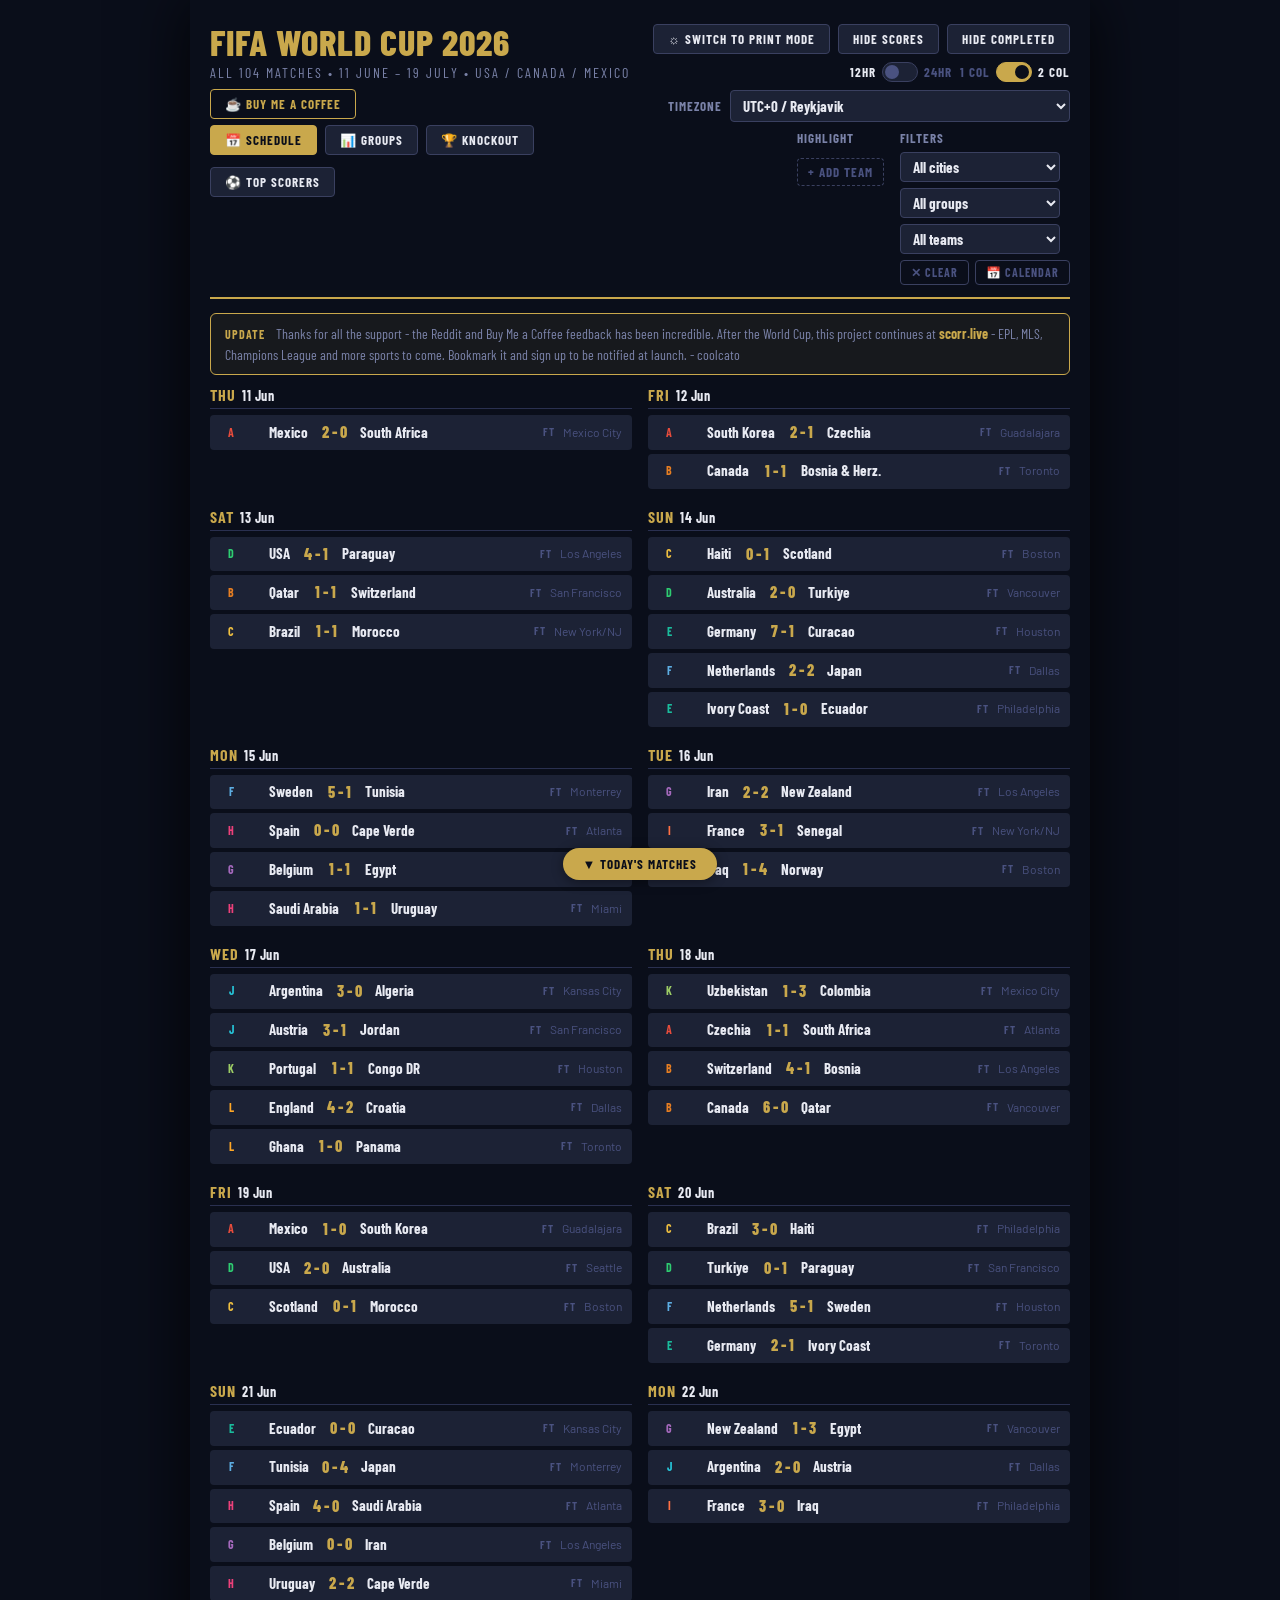
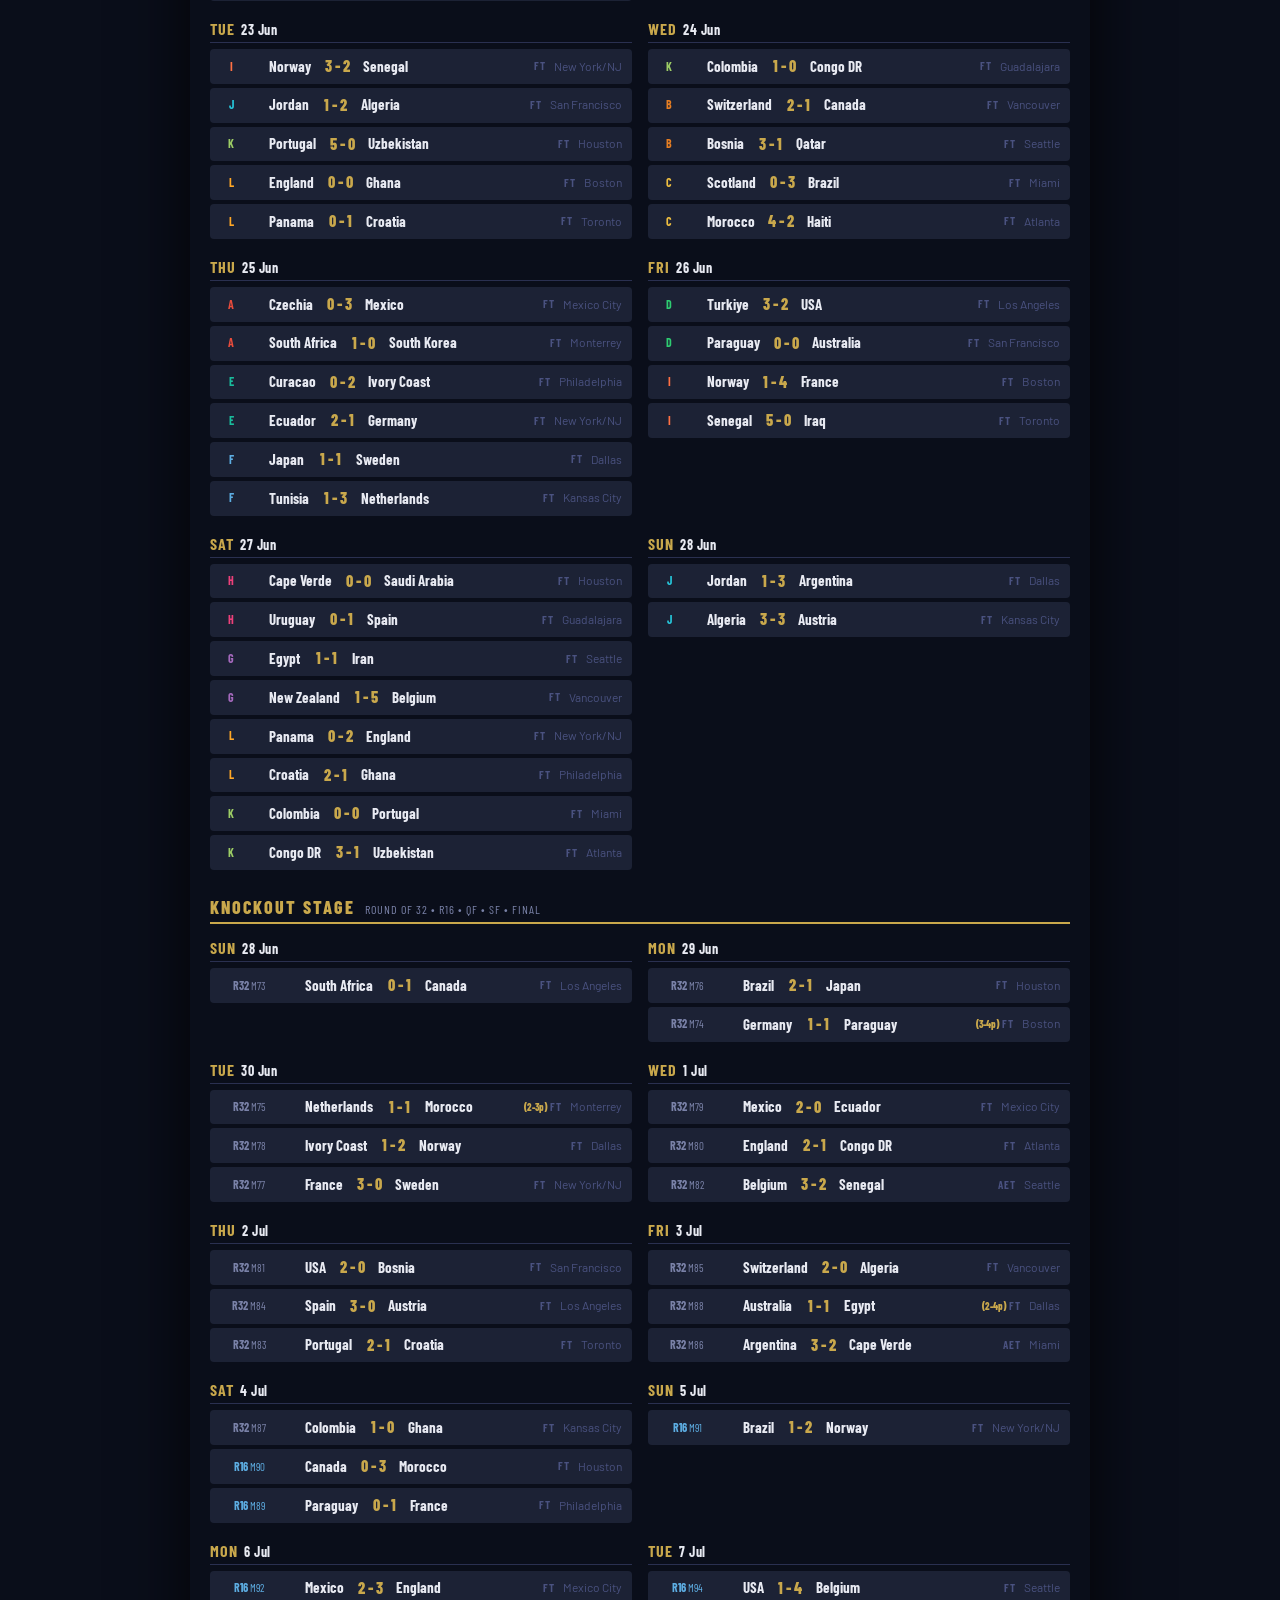
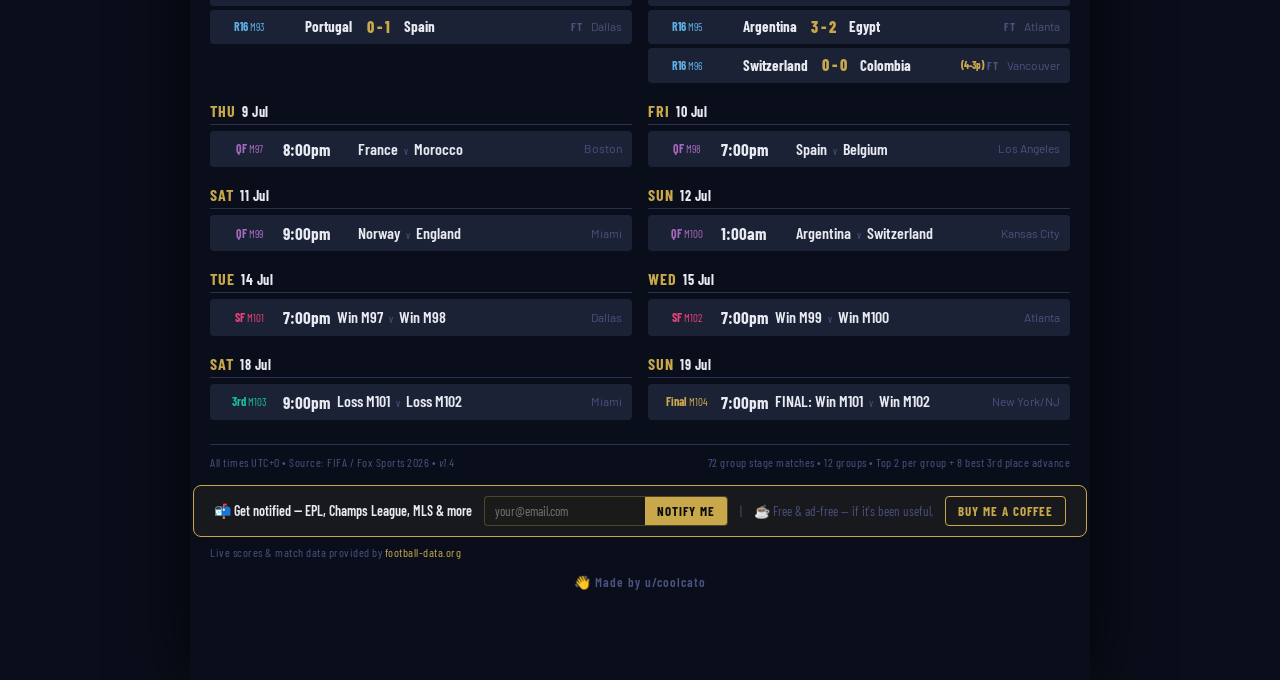
==== index.html @ 252778cb "Move site files to GitHub Pages root" ====
<!DOCTYPE html>
<html lang="en">
<head>
<meta charset="UTF-8">
<meta name="viewport" content="width=device-width, initial-scale=1.0">
<title>World Cup 2026 Schedule - Live Scores & Local Times</title>
<meta name="description" content="All 104 matches with live scores, standings and bracket. Times in your timezone. Free, no ads.">
<meta name="keywords" content="FIFA World Cup 2026 schedule, World Cup 2026 fixtures, World Cup 2026 times, World Cup 2026 AEST, World Cup 2026 Melbourne, World Cup 2026 Australia, World Cup 2026 group stage, World Cup 2026 knockout">
<meta name="author" content="kingdoggydog">
<link rel="canonical" href="https://kingdoggydog.github.io/worldcup2026/">

<!-- Open Graph (for Facebook, Reddit, LinkedIn previews) -->
<meta property="og:title" content="World Cup 2026 Schedule - Live Scores & Local Times">
<meta property="og:description" content="All 104 matches with live scores, standings and bracket. Times in your timezone. Free, no ads.">
<meta property="og:type" content="website">
<meta property="og:url" content="https://kingdoggydog.github.io/worldcup2026/">

<!-- Twitter/X card -->
<meta name="twitter:card" content="summary">
<meta name="twitter:title" content="World Cup 2026 Schedule - Live Scores & Local Times">
<meta name="twitter:description" content="All 104 matches with live scores, standings and bracket. Times in your timezone. Free, no ads.">
<style>
  @import url('https://fonts.googleapis.com/css2?family=Barlow+Condensed:wght@400;600;700;800&family=Barlow:wght@400;500&display=swap');

  * { margin: 0; padding: 0; box-sizing: border-box; }

  /* ── DARK MODE (default) ─────────────────────────────────────────────────── */
  :root {
    --bg:           #0A0E1A;
    --bg-card:      #141829;
    --bg-match:     #1C2235;
    --border:       #2A3050;
    --border-day:   #2A3050;
    --text:         #E8EAF2;
    --text-sub:     #7A82A8;
    --text-muted:   #4A5280;
    --gold:         #C9A84C;
    --highlight-bg: rgba(46,204,113,0.12);
    --highlight-bl: #2ECC71;
    --ctrl-bg:      #1C2235;
    --ctrl-border:  #3A4060;
    --ctrl-text:    #E8EAF2;
    --footer-text:  #4A5280;
    --header-border:var(--gold);
    --h1-color:     var(--gold);
    --page-shadow:  0 0 60px rgba(0,0,0,0.8);
  }

  /* group badge colours - dark mode: brighter */
  .A{color:#E74C3C}.B{color:#E67E22}.C{color:#F0C040}.D{color:#2ECC71}
  .E{color:#1ABC9C}.F{color:#5DADE2}.G{color:#A569BD}.H{color:#EC407A}
  .I{color:#FF7043}.J{color:#26C6DA}.K{color:#9CCC65}.L{color:#FFA726}

  /* ── PRINT MODE (toggled) ────────────────────────────────────────────────── */
  body.print-mode {
    --bg:           #ffffff;
    --bg-card:      #ffffff;
    --bg-match:     #ffffff;
    --border:       #cccccc;
    --border-day:   #cccccc;
    --text:         #111111;
    --text-sub:     #555555;
    --text-muted:   #888888;
    --gold:         #111111;
    --highlight-bg: #e8e8e8;
    --highlight-bl: #555555;
    --ctrl-bg:      #ffffff;
    --ctrl-border:  #111111;
    --ctrl-text:    #111111;
    --footer-text:  #999999;
    --header-border:#111111;
    --h1-color:     #111111;
    --page-shadow:  none;
  }

  body.print-mode .A{color:#c0392b} body.print-mode .B{color:#d35400}
  body.print-mode .C{color:#b7950b} body.print-mode .D{color:#1e8449}
  body.print-mode .E{color:#148f77} body.print-mode .F{color:#1a5276}
  body.print-mode .G{color:#6c3483} body.print-mode .H{color:#b03a7c}
  body.print-mode .I{color:#ba4a00} body.print-mode .J{color:#0e6655}
  body.print-mode .K{color:#1d6328} body.print-mode .L{color:#d4800a}

  /* ── BASE STYLES ─────────────────────────────────────────────────────────── */
  body {
    background: var(--bg);
    color: var(--text);
    font-family: 'Barlow', sans-serif;
    transition: background 0.3s, color 0.3s;
  }

  /* ── NIGHT MODE: free-flowing web page layout ────────────────────────────── */
  .page {
    max-width: 900px;
    width: 100%;
    margin: 0 auto;
    padding: 24px 20px 90px 20px;
    display: flex; flex-direction: column;
    background: var(--bg);
    box-shadow: var(--page-shadow);
    transition: background 0.3s, box-shadow 0.3s;
    min-height: 100vh;
  }


  /* ── MATCH EVENT CARD (hover/tap popup) ──────────────────────────────── */
  .match { position: relative; cursor: pointer; }
  .event-card {
    position: absolute;
    left: 50%; transform: translateX(-50%);
    top: calc(100% + 6px);
    width: min(420px, 92vw);
    background: var(--card-bg, #131A2E);
    border: 1px solid var(--border);
    border-radius: 10px;
    box-shadow: 0 8px 28px rgba(0,0,0,0.5);
    z-index: 50;
    font-family: 'Barlow Condensed', sans-serif;
    overflow: hidden;
  }
  .event-card-header {
    display: flex; align-items: center; gap: 6px; flex-wrap: wrap;
    justify-content: center;
    padding: 10px 12px;
    background: rgba(255,255,255,0.03);
    border-bottom: 1px solid var(--border);
    font-weight: 700; font-size: 14px;
    color: var(--text);
  }
  .event-card-header .ev-score { color: var(--gold); font-weight: 800; margin: 0 4px; }
  .event-card-header .ev-status { color: var(--text-muted); font-size: 11px; letter-spacing: 1px; margin-left: 6px; }
  .event-card-body {
    display: flex;
    gap: 0;
  }
  .ev-col {
    flex: 1; padding: 8px 10px; min-width: 0;
  }
  .ev-col:first-child { border-right: 1px solid var(--border); }
  .ev-row {
    font-size: 12.5px; color: var(--text); padding: 4px 0;
    line-height: 1.4;
    display: flex; flex-wrap: wrap; align-items: baseline; gap: 3px;
  }
  .ev-icon { font-size: 11px; }
  .ev-min { color: var(--gold); font-weight: 700; min-width: 30px; }
  .ev-player { font-weight: 600; }
  .ev-scorer { color: var(--gold); font-weight: 800; }
  .ev-assist { color: var(--text); font-size: 11px; }
  .ev-empty { font-size: 11.5px; color: var(--text-muted); font-style: italic; padding: 4px 0; }

  @media (max-width: 600px) {
    .event-card { width: 94vw; left: 50%; }
  }

  /* ── PRINT MODE: lock to A4 ──────────────────────────────────────────────── */
  body.print-mode .page {
    width: 210mm; max-width: 210mm;
    padding: 6mm 7mm 4mm 7mm;
    min-height: unset;
    box-shadow: none;
  }

  body.print-mode #next-match-card { display: none !important; }
  @media (max-width: 600px) {
    #next-match-card { flex-wrap: wrap !important; justify-content: center !important; gap: 4px !important; }
    #next-match-card > span:first-child { width: 100% !important; text-align: center !important; order: 1; }
    #next-match-card > div { order: 2; width: 100% !important; justify-content: center !important; }
    #next-match-card > span#nm-venue { order: 3; width: 100% !important; text-align: center !important; }
  }

  /* ── HEADER ──────────────────────────────────────────────────────────────── */
  .header {
    display: flex; justify-content: space-between; align-items: flex-start;
    border-bottom: 2.5px solid var(--header-border);
    padding-bottom: 12px; margin-bottom: 14px; flex-shrink: 0;
    gap: 16px; flex-wrap: nowrap;
  }
  body.print-mode .header { padding-bottom: 3px; margin-bottom: 4px; align-items: flex-end; flex-wrap: nowrap; }

  .header h1 {
    font-family: 'Barlow Condensed', sans-serif; font-weight: 800;
    font-size: clamp(22px, 5vw, 36px);
    letter-spacing: 1px; text-transform: uppercase; line-height: 1;
    color: var(--h1-color);
  }
  body.print-mode .header h1 { font-size: 18px; }

  .header .sub {
    font-family: 'Barlow Condensed', sans-serif;
    font-size: clamp(11px, 2vw, 14px);
    font-weight: 400; letter-spacing: 2px;
    text-transform: uppercase; color: var(--text-sub); margin-top: 4px;
  }
  body.print-mode .header .sub { font-size: 9px; margin-top: 2px; }

  .header-right {
    text-align: right; display: flex; flex-direction: column;
    gap: 8px; align-items: flex-end; flex-shrink: 0;
  }
  body.print-mode .header-right { gap: 4px; }

  /* ── CONTROLS ────────────────────────────────────────────────────────────── */
  .ctrl-row { display: flex; align-items: center; gap: 8px; }
  .highlight-rows { display: flex; flex-direction: column; gap: 6px; }
  .highlight-row { display: flex; align-items: center; gap: 6px; }
  .hl-dot { width: 10px; height: 10px; border-radius: 50%; flex-shrink: 0; }
  .hl-remove { background: none; border: none; color: var(--text-muted); cursor: pointer; font-size: 14px; padding: 0 2px; line-height: 1; }
  .hl-remove:hover { color: var(--text); }
  .hl-add { font-family: 'Barlow Condensed', sans-serif; font-weight: 700; font-size: clamp(11px,1.5vw,13px); letter-spacing: 1px; text-transform: uppercase; padding: 5px 10px; border-radius: 4px; cursor: pointer; border: 1.5px dashed var(--ctrl-border); background: transparent; color: var(--text-muted); transition: all 0.2s; white-space: nowrap; }
  .hl-add:hover { border-color: var(--gold); color: var(--gold); }
  /* Highlight colours - applied as border-left on match rows */
  body.print-mode .ctrl-row { gap: 6px; }
  body.print-mode #col-switch-row,
  body.print-mode .header-right .ctrl-row:not(:first-child) { display: none !important; }
  body.print-mode .highlight-rows,
  body.print-mode #hl-add-btn { display: none !important; }
  body.print-mode #filters-row,
  body.print-mode #col-switch-row,
  body.print-mode .hl-ctrl-row { display: none !important; }
  body.print-mode .ctrl-label { display: none !important; }
  @media screen and (max-width: 900px) { #feedback-nav { display: none !important; } }

  .ctrl-label {
    font-family: 'Barlow Condensed', sans-serif; font-weight: 700;
    font-size: clamp(10px, 1.5vw, 13px);
    letter-spacing: 1px; text-transform: uppercase; color: var(--text-sub); white-space: nowrap;
  }
  body.print-mode .ctrl-label { font-size: 10px; }

  select {
    font-family: 'Barlow Condensed', sans-serif; font-weight: 700;
    font-size: clamp(12px, 1.8vw, 15px);
    border: 1.5px solid var(--ctrl-border); border-radius: 4px;
    padding: 5px 8px;
    background: var(--ctrl-bg); color: var(--ctrl-text); cursor: pointer;
    transition: background 0.3s, color 0.3s, border-color 0.3s;
  }
  body.print-mode select { font-size: 12px; padding: 2px 5px; border-radius: 3px; }
  select:focus { outline: 2px solid var(--highlight-bl); }

  .nav-btn {
    font-family: 'Barlow Condensed', sans-serif; font-weight: 700;
    font-size: clamp(11px, 1.5vw, 13px);
    letter-spacing: 1px; text-transform: uppercase;
    padding: 6px 14px; border-radius: 4px; cursor: pointer;
    border: 1.5px solid var(--ctrl-border);
    background: var(--ctrl-bg); color: var(--ctrl-text);
    transition: all 0.2s; white-space: nowrap; text-decoration: none;
    display: inline-block;
  }
  .nav-btn:hover { opacity: 0.8; }
  .nav-btn.active { background: var(--gold); color: #0A0E1A; border-color: var(--gold); }
  body.print-mode .nav-btn { display: none; }

  .nav-btn {
    font-family: 'Barlow Condensed', sans-serif; font-weight: 700;
    font-size: clamp(11px, 1.5vw, 13px);
    letter-spacing: 1px; text-transform: uppercase;
    padding: 6px 14px; border-radius: 4px; cursor: pointer;
    border: 1.5px solid var(--ctrl-border);
    background: var(--ctrl-bg); color: var(--ctrl-text);
    transition: all 0.2s; white-space: nowrap; text-decoration: none;
    display: inline-block;
  }
  .nav-btn:hover { opacity: 0.8; }
  .nav-btn.active { background: var(--gold); color: #0A0E1A; border-color: var(--gold); }
  body.print-mode .nav-btn { display: none; }

  #mode-toggle {
    font-family: 'Barlow Condensed', sans-serif; font-weight: 700;
    font-size: clamp(11px, 1.5vw, 13px);
    letter-spacing: 1px; text-transform: uppercase;
    padding: 6px 14px; border-radius: 4px; cursor: pointer;
    border: 1.5px solid var(--ctrl-border);
    background: var(--ctrl-bg); color: var(--ctrl-text);
    transition: all 0.2s; white-space: nowrap;
  }
  body.print-mode #mode-toggle { font-size: 10px; padding: 3px 10px; border-radius: 3px; }
  #mode-toggle:hover { opacity: 0.8; }
  #knockout-toggle {
    font-family: 'Barlow Condensed', sans-serif; font-weight: 700;
    font-size: clamp(11px, 1.5vw, 13px);
    letter-spacing: 1px; text-transform: uppercase;
    padding: 6px 14px; border-radius: 4px; cursor: pointer;
    border: 1.5px solid var(--ctrl-border);
    background: var(--ctrl-bg); color: var(--ctrl-text);
    transition: all 0.2s; white-space: nowrap;
  }
  body.print-mode #knockout-toggle { display: none !important; }
  #knockout-toggle:hover { opacity: 0.8; }
  #scores-toggle {
    font-family: 'Barlow Condensed', sans-serif; font-weight: 700;
    font-size: clamp(11px, 1.5vw, 13px);
    letter-spacing: 1px; text-transform: uppercase;
    padding: 6px 14px; border-radius: 4px; cursor: pointer;
    border: 1.5px solid var(--ctrl-border);
    background: var(--ctrl-bg); color: var(--ctrl-text);
    transition: all 0.2s; white-space: nowrap;
  }
  body.print-mode #scores-toggle { display: none !important; }
  #scores-toggle:hover { opacity: 0.8; }
  #finished-toggle {
    font-family: 'Barlow Condensed', sans-serif; font-weight: 700;
    font-size: clamp(11px, 1.5vw, 13px);
    letter-spacing: 1px; text-transform: uppercase;
    padding: 6px 14px; border-radius: 4px; cursor: pointer;
    border: 1.5px solid var(--ctrl-border);
    background: var(--ctrl-bg); color: var(--ctrl-text);
    transition: all 0.2s; white-space: nowrap;
  }
  body.print-mode #finished-toggle { display: none !important; }
  #finished-toggle:hover { opacity: 0.8; }
  .time-switch {
    display: flex; align-items: center; gap: 6px; cursor: pointer;
    user-select: none;
  }
  body.print-mode .time-switch { display: none; }
  .time-switch-label {
    font-family: 'Barlow Condensed', sans-serif; font-weight: 700;
    font-size: clamp(11px, 1.5vw, 13px); letter-spacing: 1px;
    text-transform: uppercase; color: var(--text-muted);
    transition: color 0.2s;
  }
  .time-switch-label.active { color: var(--text); }
  .time-switch-track {
    width: 36px; height: 20px; border-radius: 10px;
    background: var(--ctrl-bg); border: 1.5px solid var(--ctrl-border);
    position: relative; transition: background 0.2s, border-color 0.2s;
    flex-shrink: 0;
  }
  .time-switch-track.on { background: var(--gold); border-color: var(--gold); }
  .time-switch-thumb {
    width: 14px; height: 14px; border-radius: 50%;
    background: var(--text-muted); position: absolute;
    top: 2px; left: 2px;
    transition: transform 0.2s, background 0.2s;
  }
  .time-switch-track.on .time-switch-thumb {
    transform: translateX(16px); background: #0A0E1A;
  }

  /* knockout section heading */
  .knockout-heading {
    grid-column: 1 / -1;
    border-bottom: 2px solid var(--gold);
    padding-bottom: 4px;
    margin-top: 8px;
    display: flex; align-items: baseline; gap: 10px;
  }
  .knockout-heading h2 {
    font-family: 'Barlow Condensed', sans-serif; font-weight: 800;
    font-size: clamp(14px, 2.5vw, 18px);
    text-transform: uppercase; letter-spacing: 2px; color: var(--gold);
  }
  body.print-mode .knockout-heading { margin-top: 4px; border-bottom-width: 1.5px; break-before: page; padding-top: 8mm; }
  body.print-mode .knockout-heading h2 { font-size: 12px; }
  .knockout-heading .ko-sub {
    font-family: 'Barlow Condensed', sans-serif; font-size: clamp(10px, 1.5vw, 12px);
    color: var(--text-sub); letter-spacing: 1px; text-transform: uppercase;
  }

  .ko-match .grp { color: var(--text-muted); font-style: italic; width: auto; font-size: 8px; }


  .highlight-note {
    font-size: clamp(10px, 1.5vw, 12px);
    color: var(--text-muted);
    font-family: 'Barlow Condensed', sans-serif; font-style: italic;
  }
  body.print-mode .highlight-note { font-size: 8px; }

  /* ── LEGEND ──────────────────────────────────────────────────────────────── */
  .legend {
    display: flex; flex-wrap: wrap; gap: 5px 12px;
    margin-bottom: 16px; flex-shrink: 0;
  }
  body.print-mode .legend { gap: 2px 6px; margin-bottom: 3px; }

  .legend-item {
    display: flex; align-items: center; gap: 5px;
    font-family: 'Barlow Condensed', sans-serif;
    font-size: clamp(11px, 1.6vw, 13px);
    color: var(--text-sub); letter-spacing: 0.3px;
  }
  body.print-mode .legend-item { font-size: 9px; gap: 4px; }

  .legend-dot { width: 10px; height: 10px; border-radius: 2px; flex-shrink: 0; }
  body.print-mode .legend-dot { width: 8px; height: 8px; border-radius: 1px; }

  /* ── SCHEDULE GRID ───────────────────────────────────────────────────────── */
  .schedule {
    display: grid; grid-template-columns: 1fr 1fr;
    gap: 14px 16px; flex: 1; align-content: start;
  }
  body.print-mode .schedule { gap: 4px 6px; }
  body.single-col:not(.print-mode) .schedule { grid-template-columns: 1fr !important; }
  @media screen and (max-width: 900px) { #col-switch { display: none !important; } #col-switch-row { display: none !important; } }
  @media screen and (max-width: 900px) { #col-switch { display: none !important; } #col-switch-row { display: none !important; } }

  /* coffee buttons + version (defined once, cleanly) */
  #bmc-header {
    font-family: 'Barlow Condensed', sans-serif;
    font-weight: 700; font-size: clamp(11px, 1.5vw, 13px);
    letter-spacing: 1px; text-transform: uppercase;
    color: var(--gold); text-decoration: none;
    border: 1.5px solid var(--gold);
    padding: 6px 14px; border-radius: 4px;
    display: inline-block; white-space: nowrap;
    transition: opacity 0.2s;
  }
  #bmc-header:hover { opacity: 0.8; }
  body.print-mode #bmc-header { display: none !important; }

  #version { color: var(--text-muted); font-style: italic; }
  body.print-mode #version { color: #888; }

  #bmc-mobile {
    display: none; text-align: center;
    margin-top: 16px; padding-top: 12px;
    border-top: 1px solid var(--border);
    padding-bottom: 60px;
  }
  #support-banner-mobile { display: none; }
  @media(max-width:900px) {
    #support-banner-desktop { display: none !important; }
    #support-banner-mobile { display: block !important; }
  }
  #bmc-mobile a {
    font-family: 'Barlow Condensed', sans-serif;
    font-weight: 700; font-size: 14px;
    letter-spacing: 1px; text-transform: uppercase;
    color: var(--gold); text-decoration: none;
    border: 1.5px solid var(--gold);
    padding: 8px 20px; border-radius: 4px;
    display: inline-block;
  }
  #bmc-mobile a:hover { opacity: 0.8; }
  body.print-mode #bmc-mobile { display: none !important; }

  /* single column + larger text on mobile - night mode only */
  @media screen and (max-width: 900px) {
    #bmc-header { display: inline-block; }
    #bmc-mobile { display: block; }
    /* hide BMC floating widget on mobile */
    #bmc-wbtn, #bmc-iframe-wrapper, .bmc-btn-container { display: none !important; }
    body:not(.print-mode) .schedule { grid-template-columns: 1fr !important; }
    body:not(.print-mode) .header { flex-direction: column; align-items: flex-start; gap: 10px; }
    body:not(.print-mode) .header-right { align-items: flex-start; text-align: left; width: 100%; }
    body:not(.print-mode) .ctrl-row { flex-wrap: wrap; gap: 6px; }
    body:not(.print-mode) select { font-size: 14px; padding: 6px 8px; width: 100%; }
    body:not(.print-mode) #mode-toggle,
    body:not(.print-mode) #knockout-toggle,
    body:not(.print-mode) #scores-toggle,
    body:not(.print-mode) #finished-toggle { font-size: 12px; padding: 6px 12px; }
    body:not(.print-mode) .match { padding: 8px 10px; margin-bottom: 3px; }
    body:not(.print-mode) .time { font-size: 16px; width: 44px; }
    body:not(.print-mode) .teams { font-size: 14px; }
    body:not(.print-mode) .venue { font-size: 11px; }
    body:not(.print-mode) .day-name { font-size: 15px; }
    body:not(.print-mode) .day-date { font-size: 13px; }
    body:not(.print-mode) .legend { gap: 4px 8px; }
    body:not(.print-mode) .legend-item { font-size: 11px; }
    body:not(.print-mode) .page { padding: 16px 14px 24px 14px; }
  }

  /* ── DAY BLOCK ───────────────────────────────────────────────────────────── */
  .day { break-inside: avoid; }
  .day-header {
    display: flex; align-items: baseline; gap: 6px;
    border-bottom: 1px solid var(--border-day);
    padding-bottom: 4px; margin-bottom: 6px;
  }
  body.print-mode .day-header { padding-bottom: 1px; margin-bottom: 1px; gap: 4px; }

  .day-name {
    font-family: 'Barlow Condensed', sans-serif; font-weight: 700;
    font-size: clamp(13px, 2vw, 16px);
    text-transform: uppercase; letter-spacing: 1px; color: var(--gold);
  }
  body.print-mode .day-name { font-size: 11px; }

  .day-date {
    font-family: 'Barlow Condensed', sans-serif; font-weight: 700;
    font-size: clamp(12px, 1.8vw, 14px);
    color: var(--text); letter-spacing: 0.5px;
  }
  body.print-mode .day-date { font-size: 10px; color: #111; font-weight: 700; }

  /* ── MATCH ROW ───────────────────────────────────────────────────────────── */
  .match {
    display: flex; align-items: center; gap: 8px;
    padding: 7px 10px; margin-bottom: 4px;
    border-left: 3px solid transparent;
    background: var(--bg-match);
    border-radius: 4px;
    line-height: 1.3;
    transition: background 0.3s, box-shadow 0.2s;
  }
  body:not(.hide-scores) .match.has-events:hover {
    box-shadow: 0 0 0 1.5px rgba(255,255,255,0.55), 0 0 12px rgba(255,255,255,0.15);
  }
  body.print-mode .match {
    background: transparent; padding: 1.5px 2px;
    margin-bottom: 1.5px; border-radius: 1px;
    border-left-width: 2.5px; gap: 4px;
    page-break-inside: avoid;
  }
  body.print-mode .match.highlighted {
    background: #e0e0e0;
    border-left-color: #555555;
  }

  .match.highlighted {
    /* colour applied by hi-1, hi-2, hi-3, hi-4 classes */
  }
  .match.hi-1 { background: var(--highlight-bg);   border-left-color: var(--highlight-bl); }
  .match.hi-2 { background: rgba(41,182,246,0.18); border-left-color: #29B6F6; }
  .match.hi-3 { background: rgba(155,89,182,0.12);  border-left-color: #9B59B6; }
  .match.hi-4 { background: rgba(255,159,64,0.12);  border-left-color: #FF9F40; }

  .grp {
    font-family: 'Barlow Condensed', sans-serif; font-weight: 700;
    font-size: clamp(10px, 1.5vw, 12px);
    width: 16px; flex-shrink: 0; text-align: center;
  }
  body.print-mode .grp { font-size: 9px; width: 13px; }

  .time {
    font-family: 'Barlow Condensed', sans-serif; font-weight: 700;
    font-size: clamp(14px, 2vw, 17px);
    width: 46px; flex-shrink: 0; color: var(--text);
  }
  body.print-mode .time { font-size: 11px; width: 38px; }

  .teams {
    flex: 1; font-family: 'Barlow Condensed', sans-serif; font-weight: 600;
    font-size: clamp(13px, 2vw, 16px);
    white-space: nowrap; overflow: hidden; text-overflow: ellipsis; color: var(--text);
    position: relative;
  }
  body.print-mode .teams { font-size: 11px; }

  .venue {
    font-size: clamp(10px, 1.4vw, 12px);
    color: var(--text-muted); flex-shrink: 1;
    text-align: right; font-family: 'Barlow', sans-serif;
    overflow: hidden; text-overflow: ellipsis; white-space: nowrap; min-width: 0;
  }
  @media(max-width:900px) { .pen-score { display: inline; } }
  body.print-mode .venue { font-size: 8.5px; color: #111 !important; }

  .vs { color: var(--text-muted); font-size: clamp(9px, 1.3vw, 11px); margin: 0 3px; font-weight: 400; }
  body.print-mode .vs { font-size: 8px; margin: 0 2px; }

  .flag { width: 18px; height: 13px; object-fit: cover; border-radius: 2px; vertical-align: middle; flex-shrink: 0; }
  body.print-mode .flag { width: 15px; height: 11px; border-radius: 1px; }

  /* ── FOOTER ──────────────────────────────────────────────────────────────── */
  .footer {
    margin-top: 20px; padding-top: 10px;
    border-top: 1px solid var(--border);
    display: flex; justify-content: space-between; flex-shrink: 0;
    flex-wrap: wrap; gap: 4px;
  }
  body.print-mode .footer { display: none; }
  body.print-mode #support-banner-desktop, body.print-mode #support-banner-mobile { display: none !important; }

  .footer p {
    font-size: clamp(10px, 1.4vw, 12px);
    color: var(--footer-text);
    font-family: 'Barlow Condensed', sans-serif; letter-spacing: 0.5px;
  }


  /* ── PRINT MEDIA ─────────────────────────────────────────────────────────── */
  .schedule-note {
    background: var(--bg-match); border: 1px solid var(--border);
    border-left: 3px solid var(--gold);
    padding: 10px 14px; margin-bottom: 16px;
    font-family: 'Barlow Condensed', sans-serif;
    font-size: clamp(11px, 1.8vw, 13px);
    color: var(--text-sub); letter-spacing: 0.5px;
    border-radius: 3px; flex-shrink: 0;
  }
  .schedule-note strong { color: var(--gold); }
  body.print-mode .schedule-note { display: none !important; }

  /* scores */
  body.hide-scores .score-ft .score-right,
  body.hide-scores .score-live .score-right { visibility: hidden; }
  body.hide-scores .score-nums { min-width: 0; }
  .score-vs-hidden { display: none; }
  .score-number { display: inline; }
  body.hide-scores .score-number { display: none; }
  body.hide-scores .score-vs-hidden { display: inline; color: var(--text-muted); font-size: clamp(12px,1.8vw,15px); font-weight: 700; }

  .score-inline {
    display: flex; align-items: center; gap: 6px; flex: 1;
    font-family: 'Barlow Condensed', sans-serif; justify-content: flex-start;
    position: relative;
  }
  .score-home {
    display: flex; align-items: center; gap: 4px;
    font-weight: 700; font-size: clamp(12px,1.8vw,15px);
    color: var(--text); justify-content: flex-start; white-space: nowrap;
  }
  .score-away {
    display: flex; align-items: center; gap: 4px;
    font-weight: 700; font-size: clamp(12px,1.8vw,15px);
    color: var(--text); justify-content: flex-start; flex: 1;
    overflow: hidden; min-width: 0;
  }
  .score-nums {
    font-weight: 800; font-size: clamp(13px,2vw,16px);
    white-space: nowrap; min-width: 40px; text-align: center;
    color: var(--gold);
    position: relative;
  }
  .score-right {
    display: flex; align-items: center; gap: 3px;
    font-size: 11px; white-space: nowrap; flex-shrink: 0;
  }
  .score-status { color: var(--text-muted); font-weight: 700; letter-spacing: 1px; text-transform: uppercase; }
  .score-status.live { color: #2ECC71; }
  .score-ft .score-nums { color: var(--gold); }
  .score-live .score-nums { color: #2ECC71; animation: pulse-score 1.5s ease-in-out infinite; }

  .score-ft {
    font-family: 'Barlow Condensed', sans-serif; font-weight: 800;
    font-size: clamp(12px, 1.8vw, 15px);
    color: var(--text); white-space: nowrap; flex-shrink: 0;
  }
  .score-live {
    font-family: 'Barlow Condensed', sans-serif; font-weight: 800;
    font-size: clamp(12px, 1.8vw, 15px);
    color: #2ECC71; white-space: nowrap; flex-shrink: 0;
    animation: pulse-score 1.5s ease-in-out infinite;
  }
  .score-label {
    font-family: 'Barlow Condensed', sans-serif; font-weight: 400;
    font-size: 10px; letter-spacing: 1px; text-transform: uppercase;
    margin-left: 3px;
  }
  .score-label.live { color: #2ECC71; }
  @keyframes pulse-score { 0%,100%{opacity:1} 50%{opacity:0.6} }
  body.print-mode .score-live, body.print-mode .score-ft { font-size: 10px; }

  #jump-btn {
    display: none;
    position: fixed;
    bottom: 20px;
    left: 0;
    right: 0;
    margin: 0 auto;
    width: fit-content;
    font-family: 'Barlow Condensed', sans-serif;
    font-weight: 700; font-size: 13px;
    letter-spacing: 1px; text-transform: uppercase;
    background: var(--gold); color: #0A0E1A;
    border: none; border-radius: 20px;
    padding: 8px 20px; cursor: pointer;
    box-shadow: 0 2px 12px rgba(0,0,0,0.4);
    z-index: 1000;
    transition: opacity 0.3s;
  }
  #jump-btn:hover { opacity: 0.85; }
  #jump-btn { display: block; }
  body.print-mode #jump-btn { display: none !important; }
  @media print { #jump-btn { display: none !important; } }

  @page {
    size: letter;
    margin: 0.5in;
  }
  @media print {
    body { background: #fff !important; }
    html { font-size: 90%; }
    .page { margin: 0; padding: 6mm 7mm 4mm 7mm; box-shadow: none; width: 210mm; max-width: 210mm; height: auto; overflow: visible }
    * { -webkit-print-color-adjust: exact; print-color-adjust: exact; }
    .match { page-break-inside: avoid; }
    .day-header { page-break-after: avoid; }
    .nav-btn {
    font-family: 'Barlow Condensed', sans-serif; font-weight: 700;
    font-size: clamp(11px, 1.5vw, 13px);
    letter-spacing: 1px; text-transform: uppercase;
    padding: 6px 14px; border-radius: 4px; cursor: pointer;
    border: 1.5px solid var(--ctrl-border);
    background: var(--ctrl-bg); color: var(--ctrl-text);
    transition: all 0.2s; white-space: nowrap; text-decoration: none;
    display: inline-block;
  }
  .nav-btn:hover { opacity: 0.8; }
  .nav-btn.active { background: var(--gold); color: #0A0E1A; border-color: var(--gold); }
  body.print-mode .nav-btn { display: none; }

  #mode-toggle { display: none; }
  }
</style>
<!-- Google tag (gtag.js) -->
<script async src="https://www.googletagmanager.com/gtag/js?id=G-N0ENDBHCS4"></script>
<script>
  window.dataLayer = window.dataLayer || [];
  function gtag(){dataLayer.push(arguments);}
  gtag('js', new Date());
  gtag('config', 'G-N0ENDBHCS4');
</script>
<script type="application/ld+json">
{
  "@context": "https://schema.org",
  "@graph": [
    {
      "@type": "SportsEvent",
      "name": "Mexico v South Africa - FIFA World Cup 2026",
      "description": "FIFA World Cup 2026 Group A match: Mexico v South Africa at Mexico City.",
      "startDate": "2026-06-11T19:00:00Z",
      "endDate": "2026-06-11T21:00:00Z",
      "eventStatus": "https://schema.org/EventScheduled",
      "eventAttendanceMode": "https://schema.org/OfflineEventAttendanceMode",
      "sport": "Association Football",
      "url": "https://kingdoggydog.github.io/worldcup2026/",
      "location": {
        "@type": "Place",
        "name": "Mexico City",
        "address": {
          "@type": "PostalAddress",
          "addressCountry": "US"
        }
      },
      "organizer": {
        "@type": "Organization",
        "name": "FIFA",
        "url": "https://www.fifa.com"
      },
      "competitor": [
        {
          "@type": "SportsTeam",
          "name": "Mexico"
        },
        {
          "@type": "SportsTeam",
          "name": "South Africa"
        }
      ]
    },
    {
      "@type": "SportsEvent",
      "name": "South Korea v Czechia - FIFA World Cup 2026",
      "description": "FIFA World Cup 2026 Group A match: South Korea v Czechia at Guadalajara.",
      "startDate": "2026-06-12T02:00:00Z",
      "endDate": "2026-06-12T04:00:00Z",
      "eventStatus": "https://schema.org/EventScheduled",
      "eventAttendanceMode": "https://schema.org/OfflineEventAttendanceMode",
      "sport": "Association Football",
      "url": "https://kingdoggydog.github.io/worldcup2026/",
      "location": {
        "@type": "Place",
        "name": "Guadalajara",
        "address": {
          "@type": "PostalAddress",
          "addressCountry": "US"
        }
      },
      "organizer": {
        "@type": "Organization",
        "name": "FIFA",
        "url": "https://www.fifa.com"
      },
      "competitor": [
        {
          "@type": "SportsTeam",
          "name": "South Korea"
        },
        {
          "@type": "SportsTeam",
          "name": "Czechia"
        }
      ]
    },
    {
      "@type": "SportsEvent",
      "name": "Czechia v South Africa - FIFA World Cup 2026",
      "description": "FIFA World Cup 2026 Group A match: Czechia v South Africa at Atlanta.",
      "startDate": "2026-06-18T16:00:00Z",
      "endDate": "2026-06-18T18:00:00Z",
      "eventStatus": "https://schema.org/EventScheduled",
      "eventAttendanceMode": "https://schema.org/OfflineEventAttendanceMode",
      "sport": "Association Football",
      "url": "https://kingdoggydog.github.io/worldcup2026/",
      "location": {
        "@type": "Place",
        "name": "Atlanta",
        "address": {
          "@type": "PostalAddress",
          "addressCountry": "US"
        }
      },
      "organizer": {
        "@type": "Organization",
        "name": "FIFA",
        "url": "https://www.fifa.com"
      },
      "competitor": [
        {
          "@type": "SportsTeam",
          "name": "Czechia"
        },
        {
          "@type": "SportsTeam",
          "name": "South Africa"
        }
      ]
    },
    {
      "@type": "SportsEvent",
      "name": "Mexico v South Korea - FIFA World Cup 2026",
      "description": "FIFA World Cup 2026 Group A match: Mexico v South Korea at Guadalajara.",
      "startDate": "2026-06-19T01:00:00Z",
      "endDate": "2026-06-19T03:00:00Z",
      "eventStatus": "https://schema.org/EventScheduled",
      "eventAttendanceMode": "https://schema.org/OfflineEventAttendanceMode",
      "sport": "Association Football",
      "url": "https://kingdoggydog.github.io/worldcup2026/",
      "location": {
        "@type": "Place",
        "name": "Guadalajara",
        "address": {
          "@type": "PostalAddress",
          "addressCountry": "US"
        }
      },
      "organizer": {
        "@type": "Organization",
        "name": "FIFA",
        "url": "https://www.fifa.com"
      },
      "competitor": [
        {
          "@type": "SportsTeam",
          "name": "Mexico"
        },
        {
          "@type": "SportsTeam",
          "name": "South Korea"
        }
      ]
    },
    {
      "@type": "SportsEvent",
      "name": "Czechia v Mexico - FIFA World Cup 2026",
      "description": "FIFA World Cup 2026 Group A match: Czechia v Mexico at Mexico City.",
      "startDate": "2026-06-25T01:00:00Z",
      "endDate": "2026-06-25T03:00:00Z",
      "eventStatus": "https://schema.org/EventScheduled",
      "eventAttendanceMode": "https://schema.org/OfflineEventAttendanceMode",
      "sport": "Association Football",
      "url": "https://kingdoggydog.github.io/worldcup2026/",
      "location": {
        "@type": "Place",
        "name": "Mexico City",
        "address": {
          "@type": "PostalAddress",
          "addressCountry": "US"
        }
      },
      "organizer": {
        "@type": "Organization",
        "name": "FIFA",
        "url": "https://www.fifa.com"
      },
      "competitor": [
        {
          "@type": "SportsTeam",
          "name": "Czechia"
        },
        {
          "@type": "SportsTeam",
          "name": "Mexico"
        }
      ]
    },
    {
      "@type": "SportsEvent",
      "name": "South Africa v South Korea - FIFA World Cup 2026",
      "description": "FIFA World Cup 2026 Group A match: South Africa v South Korea at Monterrey.",
      "startDate": "2026-06-25T01:00:00Z",
      "endDate": "2026-06-25T03:00:00Z",
      "eventStatus": "https://schema.org/EventScheduled",
      "eventAttendanceMode": "https://schema.org/OfflineEventAttendanceMode",
      "sport": "Association Football",
      "url": "https://kingdoggydog.github.io/worldcup2026/",
      "location": {
        "@type": "Place",
        "name": "Monterrey",
        "address": {
          "@type": "PostalAddress",
          "addressCountry": "US"
        }
      },
      "organizer": {
        "@type": "Organization",
        "name": "FIFA",
        "url": "https://www.fifa.com"
      },
      "competitor": [
        {
          "@type": "SportsTeam",
          "name": "South Africa"
        },
        {
          "@type": "SportsTeam",
          "name": "South Korea"
        }
      ]
    },
    {
      "@type": "SportsEvent",
      "name": "Canada v Bosnia & Herz. - FIFA World Cup 2026",
      "description": "FIFA World Cup 2026 Group B match: Canada v Bosnia & Herz. at Toronto.",
      "startDate": "2026-06-12T19:00:00Z",
      "endDate": "2026-06-12T21:00:00Z",
      "eventStatus": "https://schema.org/EventScheduled",
      "eventAttendanceMode": "https://schema.org/OfflineEventAttendanceMode",
      "sport": "Association Football",
      "url": "https://kingdoggydog.github.io/worldcup2026/",
      "location": {
        "@type": "Place",
        "name": "Toronto",
        "address": {
          "@type": "PostalAddress",
          "addressCountry": "US"
        }
      },
      "organizer": {
        "@type": "Organization",
        "name": "FIFA",
        "url": "https://www.fifa.com"
      },
      "competitor": [
        {
          "@type": "SportsTeam",
          "name": "Canada"
        },
        {
          "@type": "SportsTeam",
          "name": "Bosnia & Herz."
        }
      ]
    },
    {
      "@type": "SportsEvent",
      "name": "Qatar v Switzerland - FIFA World Cup 2026",
      "description": "FIFA World Cup 2026 Group B match: Qatar v Switzerland at San Francisco.",
      "startDate": "2026-06-13T19:00:00Z",
      "endDate": "2026-06-13T21:00:00Z",
      "eventStatus": "https://schema.org/EventScheduled",
      "eventAttendanceMode": "https://schema.org/OfflineEventAttendanceMode",
      "sport": "Association Football",
      "url": "https://kingdoggydog.github.io/worldcup2026/",
      "location": {
        "@type": "Place",
        "name": "San Francisco",
        "address": {
          "@type": "PostalAddress",
          "addressCountry": "US"
        }
      },
      "organizer": {
        "@type": "Organization",
        "name": "FIFA",
        "url": "https://www.fifa.com"
      },
      "competitor": [
        {
          "@type": "SportsTeam",
          "name": "Qatar"
        },
        {
          "@type": "SportsTeam",
          "name": "Switzerland"
        }
      ]
    },
    {
      "@type": "SportsEvent",
      "name": "Switzerland v Bosnia - FIFA World Cup 2026",
      "description": "FIFA World Cup 2026 Group B match: Switzerland v Bosnia at Los Angeles.",
      "startDate": "2026-06-18T19:00:00Z",
      "endDate": "2026-06-18T21:00:00Z",
      "eventStatus": "https://schema.org/EventScheduled",
      "eventAttendanceMode": "https://schema.org/OfflineEventAttendanceMode",
      "sport": "Association Football",
      "url": "https://kingdoggydog.github.io/worldcup2026/",
      "location": {
        "@type": "Place",
        "name": "Los Angeles",
        "address": {
          "@type": "PostalAddress",
          "addressCountry": "US"
        }
      },
      "organizer": {
        "@type": "Organization",
        "name": "FIFA",
        "url": "https://www.fifa.com"
      },
      "competitor": [
        {
          "@type": "SportsTeam",
          "name": "Switzerland"
        },
        {
          "@type": "SportsTeam",
          "name": "Bosnia"
        }
      ]
    },
    {
      "@type": "SportsEvent",
      "name": "Canada v Qatar - FIFA World Cup 2026",
      "description": "FIFA World Cup 2026 Group B match: Canada v Qatar at Vancouver.",
      "startDate": "2026-06-18T22:00:00Z",
      "endDate": "2026-06-19T00:00:00Z",
      "eventStatus": "https://schema.org/EventScheduled",
      "eventAttendanceMode": "https://schema.org/OfflineEventAttendanceMode",
      "sport": "Association Football",
      "url": "https://kingdoggydog.github.io/worldcup2026/",
      "location": {
        "@type": "Place",
        "name": "Vancouver",
        "address": {
          "@type": "PostalAddress",
          "addressCountry": "US"
        }
      },
      "organizer": {
        "@type": "Organization",
        "name": "FIFA",
        "url": "https://www.fifa.com"
      },
      "competitor": [
        {
          "@type": "SportsTeam",
          "name": "Canada"
        },
        {
          "@type": "SportsTeam",
          "name": "Qatar"
        }
      ]
    },
    {
      "@type": "SportsEvent",
      "name": "Switzerland v Canada - FIFA World Cup 2026",
      "description": "FIFA World Cup 2026 Group B match: Switzerland v Canada at Vancouver.",
      "startDate": "2026-06-24T19:00:00Z",
      "endDate": "2026-06-24T21:00:00Z",
      "eventStatus": "https://schema.org/EventScheduled",
      "eventAttendanceMode": "https://schema.org/OfflineEventAttendanceMode",
      "sport": "Association Football",
      "url": "https://kingdoggydog.github.io/worldcup2026/",
      "location": {
        "@type": "Place",
        "name": "Vancouver",
        "address": {
          "@type": "PostalAddress",
          "addressCountry": "US"
        }
      },
      "organizer": {
        "@type": "Organization",
        "name": "FIFA",
        "url": "https://www.fifa.com"
      },
      "competitor": [
        {
          "@type": "SportsTeam",
          "name": "Switzerland"
        },
        {
          "@type": "SportsTeam",
          "name": "Canada"
        }
      ]
    },
    {
      "@type": "SportsEvent",
      "name": "Bosnia v Qatar - FIFA World Cup 2026",
      "description": "FIFA World Cup 2026 Group B match: Bosnia v Qatar at Seattle.",
      "startDate": "2026-06-24T19:00:00Z",
      "endDate": "2026-06-24T21:00:00Z",
      "eventStatus": "https://schema.org/EventScheduled",
      "eventAttendanceMode": "https://schema.org/OfflineEventAttendanceMode",
      "sport": "Association Football",
      "url": "https://kingdoggydog.github.io/worldcup2026/",
      "location": {
        "@type": "Place",
        "name": "Seattle",
        "address": {
          "@type": "PostalAddress",
          "addressCountry": "US"
        }
      },
      "organizer": {
        "@type": "Organization",
        "name": "FIFA",
        "url": "https://www.fifa.com"
      },
      "competitor": [
        {
          "@type": "SportsTeam",
          "name": "Bosnia"
        },
        {
          "@type": "SportsTeam",
          "name": "Qatar"
        }
      ]
    },
    {
      "@type": "SportsEvent",
      "name": "Brazil v Morocco - FIFA World Cup 2026",
      "description": "FIFA World Cup 2026 Group C match: Brazil v Morocco at New York/NJ.",
      "startDate": "2026-06-13T22:00:00Z",
      "endDate": "2026-06-14T00:00:00Z",
      "eventStatus": "https://schema.org/EventScheduled",
      "eventAttendanceMode": "https://schema.org/OfflineEventAttendanceMode",
      "sport": "Association Football",
      "url": "https://kingdoggydog.github.io/worldcup2026/",
      "location": {
        "@type": "Place",
        "name": "New York/NJ",
        "address": {
          "@type": "PostalAddress",
          "addressCountry": "US"
        }
      },
      "organizer": {
        "@type": "Organization",
        "name": "FIFA",
        "url": "https://www.fifa.com"
      },
      "competitor": [
        {
          "@type": "SportsTeam",
          "name": "Brazil"
        },
        {
          "@type": "SportsTeam",
          "name": "Morocco"
        }
      ]
    },
    {
      "@type": "SportsEvent",
      "name": "Haiti v Scotland - FIFA World Cup 2026",
      "description": "FIFA World Cup 2026 Group C match: Haiti v Scotland at Boston.",
      "startDate": "2026-06-14T01:00:00Z",
      "endDate": "2026-06-14T03:00:00Z",
      "eventStatus": "https://schema.org/EventScheduled",
      "eventAttendanceMode": "https://schema.org/OfflineEventAttendanceMode",
      "sport": "Association Football",
      "url": "https://kingdoggydog.github.io/worldcup2026/",
      "location": {
        "@type": "Place",
        "name": "Boston",
        "address": {
          "@type": "PostalAddress",
          "addressCountry": "US"
        }
      },
      "organizer": {
        "@type": "Organization",
        "name": "FIFA",
        "url": "https://www.fifa.com"
      },
      "competitor": [
        {
          "@type": "SportsTeam",
          "name": "Haiti"
        },
        {
          "@type": "SportsTeam",
          "name": "Scotland"
        }
      ]
    },
    {
      "@type": "SportsEvent",
      "name": "Scotland v Morocco - FIFA World Cup 2026",
      "description": "FIFA World Cup 2026 Group C match: Scotland v Morocco at Boston.",
      "startDate": "2026-06-19T22:00:00Z",
      "endDate": "2026-06-20T00:00:00Z",
      "eventStatus": "https://schema.org/EventScheduled",
      "eventAttendanceMode": "https://schema.org/OfflineEventAttendanceMode",
      "sport": "Association Football",
      "url": "https://kingdoggydog.github.io/worldcup2026/",
      "location": {
        "@type": "Place",
        "name": "Boston",
        "address": {
          "@type": "PostalAddress",
          "addressCountry": "US"
        }
      },
      "organizer": {
        "@type": "Organization",
        "name": "FIFA",
        "url": "https://www.fifa.com"
      },
      "competitor": [
        {
          "@type": "SportsTeam",
          "name": "Scotland"
        },
        {
          "@type": "SportsTeam",
          "name": "Morocco"
        }
      ]
    },
    {
      "@type": "SportsEvent",
      "name": "Brazil v Haiti - FIFA World Cup 2026",
      "description": "FIFA World Cup 2026 Group C match: Brazil v Haiti at Philadelphia.",
      "startDate": "2026-06-20T00:30:00Z",
      "endDate": "2026-06-20T02:30:00Z",
      "eventStatus": "https://schema.org/EventScheduled",
      "eventAttendanceMode": "https://schema.org/OfflineEventAttendanceMode",
      "sport": "Association Football",
      "url": "https://kingdoggydog.github.io/worldcup2026/",
      "location": {
        "@type": "Place",
        "name": "Philadelphia",
        "address": {
          "@type": "PostalAddress",
          "addressCountry": "US"
        }
      },
      "organizer": {
        "@type": "Organization",
        "name": "FIFA",
        "url": "https://www.fifa.com"
      },
      "competitor": [
        {
          "@type": "SportsTeam",
          "name": "Brazil"
        },
        {
          "@type": "SportsTeam",
          "name": "Haiti"
        }
      ]
    },
    {
      "@type": "SportsEvent",
      "name": "Scotland v Brazil - FIFA World Cup 2026",
      "description": "FIFA World Cup 2026 Group C match: Scotland v Brazil at Miami.",
      "startDate": "2026-06-24T22:00:00Z",
      "endDate": "2026-06-25T00:00:00Z",
      "eventStatus": "https://schema.org/EventScheduled",
      "eventAttendanceMode": "https://schema.org/OfflineEventAttendanceMode",
      "sport": "Association Football",
      "url": "https://kingdoggydog.github.io/worldcup2026/",
      "location": {
        "@type": "Place",
        "name": "Miami",
        "address": {
          "@type": "PostalAddress",
          "addressCountry": "US"
        }
      },
      "organizer": {
        "@type": "Organization",
        "name": "FIFA",
        "url": "https://www.fifa.com"
      },
      "competitor": [
        {
          "@type": "SportsTeam",
          "name": "Scotland"
        },
        {
          "@type": "SportsTeam",
          "name": "Brazil"
        }
      ]
    },
    {
      "@type": "SportsEvent",
      "name": "Morocco v Haiti - FIFA World Cup 2026",
      "description": "FIFA World Cup 2026 Group C match: Morocco v Haiti at Atlanta.",
      "startDate": "2026-06-24T22:00:00Z",
      "endDate": "2026-06-25T00:00:00Z",
      "eventStatus": "https://schema.org/EventScheduled",
      "eventAttendanceMode": "https://schema.org/OfflineEventAttendanceMode",
      "sport": "Association Football",
      "url": "https://kingdoggydog.github.io/worldcup2026/",
      "location": {
        "@type": "Place",
        "name": "Atlanta",
        "address": {
          "@type": "PostalAddress",
          "addressCountry": "US"
        }
      },
      "organizer": {
        "@type": "Organization",
        "name": "FIFA",
        "url": "https://www.fifa.com"
      },
      "competitor": [
        {
          "@type": "SportsTeam",
          "name": "Morocco"
        },
        {
          "@type": "SportsTeam",
          "name": "Haiti"
        }
      ]
    },
    {
      "@type": "SportsEvent",
      "name": "USA v Paraguay - FIFA World Cup 2026",
      "description": "FIFA World Cup 2026 Group D match: USA v Paraguay at Los Angeles.",
      "startDate": "2026-06-13T01:00:00Z",
      "endDate": "2026-06-13T03:00:00Z",
      "eventStatus": "https://schema.org/EventScheduled",
      "eventAttendanceMode": "https://schema.org/OfflineEventAttendanceMode",
      "sport": "Association Football",
      "url": "https://kingdoggydog.github.io/worldcup2026/",
      "location": {
        "@type": "Place",
        "name": "Los Angeles",
        "address": {
          "@type": "PostalAddress",
          "addressCountry": "US"
        }
      },
      "organizer": {
        "@type": "Organization",
        "name": "FIFA",
        "url": "https://www.fifa.com"
      },
      "competitor": [
        {
          "@type": "SportsTeam",
          "name": "USA"
        },
        {
          "@type": "SportsTeam",
          "name": "Paraguay"
        }
      ]
    },
    {
      "@type": "SportsEvent",
      "name": "Australia v Turkiye - FIFA World Cup 2026",
      "description": "FIFA World Cup 2026 Group D match: Australia v Turkiye at Vancouver.",
      "startDate": "2026-06-14T04:00:00Z",
      "endDate": "2026-06-14T06:00:00Z",
      "eventStatus": "https://schema.org/EventScheduled",
      "eventAttendanceMode": "https://schema.org/OfflineEventAttendanceMode",
      "sport": "Association Football",
      "url": "https://kingdoggydog.github.io/worldcup2026/",
      "location": {
        "@type": "Place",
        "name": "Vancouver",
        "address": {
          "@type": "PostalAddress",
          "addressCountry": "US"
        }
      },
      "organizer": {
        "@type": "Organization",
        "name": "FIFA",
        "url": "https://www.fifa.com"
      },
      "competitor": [
        {
          "@type": "SportsTeam",
          "name": "Australia"
        },
        {
          "@type": "SportsTeam",
          "name": "Turkiye"
        }
      ]
    },
    {
      "@type": "SportsEvent",
      "name": "USA v Australia - FIFA World Cup 2026",
      "description": "FIFA World Cup 2026 Group D match: USA v Australia at Seattle.",
      "startDate": "2026-06-19T19:00:00Z",
      "endDate": "2026-06-19T21:00:00Z",
      "eventStatus": "https://schema.org/EventScheduled",
      "eventAttendanceMode": "https://schema.org/OfflineEventAttendanceMode",
      "sport": "Association Football",
      "url": "https://kingdoggydog.github.io/worldcup2026/",
      "location": {
        "@type": "Place",
        "name": "Seattle",
        "address": {
          "@type": "PostalAddress",
          "addressCountry": "US"
        }
      },
      "organizer": {
        "@type": "Organization",
        "name": "FIFA",
        "url": "https://www.fifa.com"
      },
      "competitor": [
        {
          "@type": "SportsTeam",
          "name": "USA"
        },
        {
          "@type": "SportsTeam",
          "name": "Australia"
        }
      ]
    },
    {
      "@type": "SportsEvent",
      "name": "Turkiye v Paraguay - FIFA World Cup 2026",
      "description": "FIFA World Cup 2026 Group D match: Turkiye v Paraguay at San Francisco.",
      "startDate": "2026-06-20T03:00:00Z",
      "endDate": "2026-06-20T05:00:00Z",
      "eventStatus": "https://schema.org/EventScheduled",
      "eventAttendanceMode": "https://schema.org/OfflineEventAttendanceMode",
      "sport": "Association Football",
      "url": "https://kingdoggydog.github.io/worldcup2026/",
      "location": {
        "@type": "Place",
        "name": "San Francisco",
        "address": {
          "@type": "PostalAddress",
          "addressCountry": "US"
        }
      },
      "organizer": {
        "@type": "Organization",
        "name": "FIFA",
        "url": "https://www.fifa.com"
      },
      "competitor": [
        {
          "@type": "SportsTeam",
          "name": "Turkiye"
        },
        {
          "@type": "SportsTeam",
          "name": "Paraguay"
        }
      ]
    },
    {
      "@type": "SportsEvent",
      "name": "Turkiye v USA - FIFA World Cup 2026",
      "description": "FIFA World Cup 2026 Group D match: Turkiye v USA at Los Angeles.",
      "startDate": "2026-06-26T02:00:00Z",
      "endDate": "2026-06-26T04:00:00Z",
      "eventStatus": "https://schema.org/EventScheduled",
      "eventAttendanceMode": "https://schema.org/OfflineEventAttendanceMode",
      "sport": "Association Football",
      "url": "https://kingdoggydog.github.io/worldcup2026/",
      "location": {
        "@type": "Place",
        "name": "Los Angeles",
        "address": {
          "@type": "PostalAddress",
          "addressCountry": "US"
        }
      },
      "organizer": {
        "@type": "Organization",
        "name": "FIFA",
        "url": "https://www.fifa.com"
      },
      "competitor": [
        {
          "@type": "SportsTeam",
          "name": "Turkiye"
        },
        {
          "@type": "SportsTeam",
          "name": "USA"
        }
      ]
    },
    {
      "@type": "SportsEvent",
      "name": "Paraguay v Australia - FIFA World Cup 2026",
      "description": "FIFA World Cup 2026 Group D match: Paraguay v Australia at San Francisco.",
      "startDate": "2026-06-26T02:00:00Z",
      "endDate": "2026-06-26T04:00:00Z",
      "eventStatus": "https://schema.org/EventScheduled",
      "eventAttendanceMode": "https://schema.org/OfflineEventAttendanceMode",
      "sport": "Association Football",
      "url": "https://kingdoggydog.github.io/worldcup2026/",
      "location": {
        "@type": "Place",
        "name": "San Francisco",
        "address": {
          "@type": "PostalAddress",
          "addressCountry": "US"
        }
      },
      "organizer": {
        "@type": "Organization",
        "name": "FIFA",
        "url": "https://www.fifa.com"
      },
      "competitor": [
        {
          "@type": "SportsTeam",
          "name": "Paraguay"
        },
        {
          "@type": "SportsTeam",
          "name": "Australia"
        }
      ]
    },
    {
      "@type": "SportsEvent",
      "name": "Germany v Curacao - FIFA World Cup 2026",
      "description": "FIFA World Cup 2026 Group E match: Germany v Curacao at Houston.",
      "startDate": "2026-06-14T17:00:00Z",
      "endDate": "2026-06-14T19:00:00Z",
      "eventStatus": "https://schema.org/EventScheduled",
      "eventAttendanceMode": "https://schema.org/OfflineEventAttendanceMode",
      "sport": "Association Football",
      "url": "https://kingdoggydog.github.io/worldcup2026/",
      "location": {
        "@type": "Place",
        "name": "Houston",
        "address": {
          "@type": "PostalAddress",
          "addressCountry": "US"
        }
      },
      "organizer": {
        "@type": "Organization",
        "name": "FIFA",
        "url": "https://www.fifa.com"
      },
      "competitor": [
        {
          "@type": "SportsTeam",
          "name": "Germany"
        },
        {
          "@type": "SportsTeam",
          "name": "Curacao"
        }
      ]
    },
    {
      "@type": "SportsEvent",
      "name": "Ivory Coast v Ecuador - FIFA World Cup 2026",
      "description": "FIFA World Cup 2026 Group E match: Ivory Coast v Ecuador at Philadelphia.",
      "startDate": "2026-06-14T23:00:00Z",
      "endDate": "2026-06-15T01:00:00Z",
      "eventStatus": "https://schema.org/EventScheduled",
      "eventAttendanceMode": "https://schema.org/OfflineEventAttendanceMode",
      "sport": "Association Football",
      "url": "https://kingdoggydog.github.io/worldcup2026/",
      "location": {
        "@type": "Place",
        "name": "Philadelphia",
        "address": {
          "@type": "PostalAddress",
          "addressCountry": "US"
        }
      },
      "organizer": {
        "@type": "Organization",
        "name": "FIFA",
        "url": "https://www.fifa.com"
      },
      "competitor": [
        {
          "@type": "SportsTeam",
          "name": "Ivory Coast"
        },
        {
          "@type": "SportsTeam",
          "name": "Ecuador"
        }
      ]
    },
    {
      "@type": "SportsEvent",
      "name": "Germany v Ivory Coast - FIFA World Cup 2026",
      "description": "FIFA World Cup 2026 Group E match: Germany v Ivory Coast at Toronto.",
      "startDate": "2026-06-20T20:00:00Z",
      "endDate": "2026-06-20T22:00:00Z",
      "eventStatus": "https://schema.org/EventScheduled",
      "eventAttendanceMode": "https://schema.org/OfflineEventAttendanceMode",
      "sport": "Association Football",
      "url": "https://kingdoggydog.github.io/worldcup2026/",
      "location": {
        "@type": "Place",
        "name": "Toronto",
        "address": {
          "@type": "PostalAddress",
          "addressCountry": "US"
        }
      },
      "organizer": {
        "@type": "Organization",
        "name": "FIFA",
        "url": "https://www.fifa.com"
      },
      "competitor": [
        {
          "@type": "SportsTeam",
          "name": "Germany"
        },
        {
          "@type": "SportsTeam",
          "name": "Ivory Coast"
        }
      ]
    },
    {
      "@type": "SportsEvent",
      "name": "Ecuador v Curacao - FIFA World Cup 2026",
      "description": "FIFA World Cup 2026 Group E match: Ecuador v Curacao at Kansas City.",
      "startDate": "2026-06-21T00:00:00Z",
      "endDate": "2026-06-21T02:00:00Z",
      "eventStatus": "https://schema.org/EventScheduled",
      "eventAttendanceMode": "https://schema.org/OfflineEventAttendanceMode",
      "sport": "Association Football",
      "url": "https://kingdoggydog.github.io/worldcup2026/",
      "location": {
        "@type": "Place",
        "name": "Kansas City",
        "address": {
          "@type": "PostalAddress",
          "addressCountry": "US"
        }
      },
      "organizer": {
        "@type": "Organization",
        "name": "FIFA",
        "url": "https://www.fifa.com"
      },
      "competitor": [
        {
          "@type": "SportsTeam",
          "name": "Ecuador"
        },
        {
          "@type": "SportsTeam",
          "name": "Curacao"
        }
      ]
    },
    {
      "@type": "SportsEvent",
      "name": "Curacao v Ivory Coast - FIFA World Cup 2026",
      "description": "FIFA World Cup 2026 Group E match: Curacao v Ivory Coast at Philadelphia.",
      "startDate": "2026-06-25T20:00:00Z",
      "endDate": "2026-06-25T22:00:00Z",
      "eventStatus": "https://schema.org/EventScheduled",
      "eventAttendanceMode": "https://schema.org/OfflineEventAttendanceMode",
      "sport": "Association Football",
      "url": "https://kingdoggydog.github.io/worldcup2026/",
      "location": {
        "@type": "Place",
        "name": "Philadelphia",
        "address": {
          "@type": "PostalAddress",
          "addressCountry": "US"
        }
      },
      "organizer": {
        "@type": "Organization",
        "name": "FIFA",
        "url": "https://www.fifa.com"
      },
      "competitor": [
        {
          "@type": "SportsTeam",
          "name": "Curacao"
        },
        {
          "@type": "SportsTeam",
          "name": "Ivory Coast"
        }
      ]
    },
    {
      "@type": "SportsEvent",
      "name": "Ecuador v Germany - FIFA World Cup 2026",
      "description": "FIFA World Cup 2026 Group E match: Ecuador v Germany at New York/NJ.",
      "startDate": "2026-06-25T20:00:00Z",
      "endDate": "2026-06-25T22:00:00Z",
      "eventStatus": "https://schema.org/EventScheduled",
      "eventAttendanceMode": "https://schema.org/OfflineEventAttendanceMode",
      "sport": "Association Football",
      "url": "https://kingdoggydog.github.io/worldcup2026/",
      "location": {
        "@type": "Place",
        "name": "New York/NJ",
        "address": {
          "@type": "PostalAddress",
          "addressCountry": "US"
        }
      },
      "organizer": {
        "@type": "Organization",
        "name": "FIFA",
        "url": "https://www.fifa.com"
      },
      "competitor": [
        {
          "@type": "SportsTeam",
          "name": "Ecuador"
        },
        {
          "@type": "SportsTeam",
          "name": "Germany"
        }
      ]
    },
    {
      "@type": "SportsEvent",
      "name": "Netherlands v Japan - FIFA World Cup 2026",
      "description": "FIFA World Cup 2026 Group F match: Netherlands v Japan at Dallas.",
      "startDate": "2026-06-14T20:00:00Z",
      "endDate": "2026-06-14T22:00:00Z",
      "eventStatus": "https://schema.org/EventScheduled",
      "eventAttendanceMode": "https://schema.org/OfflineEventAttendanceMode",
      "sport": "Association Football",
      "url": "https://kingdoggydog.github.io/worldcup2026/",
      "location": {
        "@type": "Place",
        "name": "Dallas",
        "address": {
          "@type": "PostalAddress",
          "addressCountry": "US"
        }
      },
      "organizer": {
        "@type": "Organization",
        "name": "FIFA",
        "url": "https://www.fifa.com"
      },
      "competitor": [
        {
          "@type": "SportsTeam",
          "name": "Netherlands"
        },
        {
          "@type": "SportsTeam",
          "name": "Japan"
        }
      ]
    },
    {
      "@type": "SportsEvent",
      "name": "Sweden v Tunisia - FIFA World Cup 2026",
      "description": "FIFA World Cup 2026 Group F match: Sweden v Tunisia at Monterrey.",
      "startDate": "2026-06-15T02:00:00Z",
      "endDate": "2026-06-15T04:00:00Z",
      "eventStatus": "https://schema.org/EventScheduled",
      "eventAttendanceMode": "https://schema.org/OfflineEventAttendanceMode",
      "sport": "Association Football",
      "url": "https://kingdoggydog.github.io/worldcup2026/",
      "location": {
        "@type": "Place",
        "name": "Monterrey",
        "address": {
          "@type": "PostalAddress",
          "addressCountry": "US"
        }
      },
      "organizer": {
        "@type": "Organization",
        "name": "FIFA",
        "url": "https://www.fifa.com"
      },
      "competitor": [
        {
          "@type": "SportsTeam",
          "name": "Sweden"
        },
        {
          "@type": "SportsTeam",
          "name": "Tunisia"
        }
      ]
    },
    {
      "@type": "SportsEvent",
      "name": "Netherlands v Sweden - FIFA World Cup 2026",
      "description": "FIFA World Cup 2026 Group F match: Netherlands v Sweden at Houston.",
      "startDate": "2026-06-20T17:00:00Z",
      "endDate": "2026-06-20T19:00:00Z",
      "eventStatus": "https://schema.org/EventScheduled",
      "eventAttendanceMode": "https://schema.org/OfflineEventAttendanceMode",
      "sport": "Association Football",
      "url": "https://kingdoggydog.github.io/worldcup2026/",
      "location": {
        "@type": "Place",
        "name": "Houston",
        "address": {
          "@type": "PostalAddress",
          "addressCountry": "US"
        }
      },
      "organizer": {
        "@type": "Organization",
        "name": "FIFA",
        "url": "https://www.fifa.com"
      },
      "competitor": [
        {
          "@type": "SportsTeam",
          "name": "Netherlands"
        },
        {
          "@type": "SportsTeam",
          "name": "Sweden"
        }
      ]
    },
    {
      "@type": "SportsEvent",
      "name": "Tunisia v Japan - FIFA World Cup 2026",
      "description": "FIFA World Cup 2026 Group F match: Tunisia v Japan at Monterrey.",
      "startDate": "2026-06-21T04:00:00Z",
      "endDate": "2026-06-21T06:00:00Z",
      "eventStatus": "https://schema.org/EventScheduled",
      "eventAttendanceMode": "https://schema.org/OfflineEventAttendanceMode",
      "sport": "Association Football",
      "url": "https://kingdoggydog.github.io/worldcup2026/",
      "location": {
        "@type": "Place",
        "name": "Monterrey",
        "address": {
          "@type": "PostalAddress",
          "addressCountry": "US"
        }
      },
      "organizer": {
        "@type": "Organization",
        "name": "FIFA",
        "url": "https://www.fifa.com"
      },
      "competitor": [
        {
          "@type": "SportsTeam",
          "name": "Tunisia"
        },
        {
          "@type": "SportsTeam",
          "name": "Japan"
        }
      ]
    },
    {
      "@type": "SportsEvent",
      "name": "Japan v Sweden - FIFA World Cup 2026",
      "description": "FIFA World Cup 2026 Group F match: Japan v Sweden at Dallas.",
      "startDate": "2026-06-25T23:00:00Z",
      "endDate": "2026-06-26T01:00:00Z",
      "eventStatus": "https://schema.org/EventScheduled",
      "eventAttendanceMode": "https://schema.org/OfflineEventAttendanceMode",
      "sport": "Association Football",
      "url": "https://kingdoggydog.github.io/worldcup2026/",
      "location": {
        "@type": "Place",
        "name": "Dallas",
        "address": {
          "@type": "PostalAddress",
          "addressCountry": "US"
        }
      },
      "organizer": {
        "@type": "Organization",
        "name": "FIFA",
        "url": "https://www.fifa.com"
      },
      "competitor": [
        {
          "@type": "SportsTeam",
          "name": "Japan"
        },
        {
          "@type": "SportsTeam",
          "name": "Sweden"
        }
      ]
    },
    {
      "@type": "SportsEvent",
      "name": "Tunisia v Netherlands - FIFA World Cup 2026",
      "description": "FIFA World Cup 2026 Group F match: Tunisia v Netherlands at Kansas City.",
      "startDate": "2026-06-25T23:00:00Z",
      "endDate": "2026-06-26T01:00:00Z",
      "eventStatus": "https://schema.org/EventScheduled",
      "eventAttendanceMode": "https://schema.org/OfflineEventAttendanceMode",
      "sport": "Association Football",
      "url": "https://kingdoggydog.github.io/worldcup2026/",
      "location": {
        "@type": "Place",
        "name": "Kansas City",
        "address": {
          "@type": "PostalAddress",
          "addressCountry": "US"
        }
      },
      "organizer": {
        "@type": "Organization",
        "name": "FIFA",
        "url": "https://www.fifa.com"
      },
      "competitor": [
        {
          "@type": "SportsTeam",
          "name": "Tunisia"
        },
        {
          "@type": "SportsTeam",
          "name": "Netherlands"
        }
      ]
    },
    {
      "@type": "SportsEvent",
      "name": "Belgium v Egypt - FIFA World Cup 2026",
      "description": "FIFA World Cup 2026 Group G match: Belgium v Egypt at Seattle.",
      "startDate": "2026-06-15T19:00:00Z",
      "endDate": "2026-06-15T21:00:00Z",
      "eventStatus": "https://schema.org/EventScheduled",
      "eventAttendanceMode": "https://schema.org/OfflineEventAttendanceMode",
      "sport": "Association Football",
      "url": "https://kingdoggydog.github.io/worldcup2026/",
      "location": {
        "@type": "Place",
        "name": "Seattle",
        "address": {
          "@type": "PostalAddress",
          "addressCountry": "US"
        }
      },
      "organizer": {
        "@type": "Organization",
        "name": "FIFA",
        "url": "https://www.fifa.com"
      },
      "competitor": [
        {
          "@type": "SportsTeam",
          "name": "Belgium"
        },
        {
          "@type": "SportsTeam",
          "name": "Egypt"
        }
      ]
    },
    {
      "@type": "SportsEvent",
      "name": "Iran v New Zealand - FIFA World Cup 2026",
      "description": "FIFA World Cup 2026 Group G match: Iran v New Zealand at Los Angeles.",
      "startDate": "2026-06-16T01:00:00Z",
      "endDate": "2026-06-16T03:00:00Z",
      "eventStatus": "https://schema.org/EventScheduled",
      "eventAttendanceMode": "https://schema.org/OfflineEventAttendanceMode",
      "sport": "Association Football",
      "url": "https://kingdoggydog.github.io/worldcup2026/",
      "location": {
        "@type": "Place",
        "name": "Los Angeles",
        "address": {
          "@type": "PostalAddress",
          "addressCountry": "US"
        }
      },
      "organizer": {
        "@type": "Organization",
        "name": "FIFA",
        "url": "https://www.fifa.com"
      },
      "competitor": [
        {
          "@type": "SportsTeam",
          "name": "Iran"
        },
        {
          "@type": "SportsTeam",
          "name": "New Zealand"
        }
      ]
    },
    {
      "@type": "SportsEvent",
      "name": "Belgium v Iran - FIFA World Cup 2026",
      "description": "FIFA World Cup 2026 Group G match: Belgium v Iran at Los Angeles.",
      "startDate": "2026-06-21T19:00:00Z",
      "endDate": "2026-06-21T21:00:00Z",
      "eventStatus": "https://schema.org/EventScheduled",
      "eventAttendanceMode": "https://schema.org/OfflineEventAttendanceMode",
      "sport": "Association Football",
      "url": "https://kingdoggydog.github.io/worldcup2026/",
      "location": {
        "@type": "Place",
        "name": "Los Angeles",
        "address": {
          "@type": "PostalAddress",
          "addressCountry": "US"
        }
      },
      "organizer": {
        "@type": "Organization",
        "name": "FIFA",
        "url": "https://www.fifa.com"
      },
      "competitor": [
        {
          "@type": "SportsTeam",
          "name": "Belgium"
        },
        {
          "@type": "SportsTeam",
          "name": "Iran"
        }
      ]
    },
    {
      "@type": "SportsEvent",
      "name": "New Zealand v Egypt - FIFA World Cup 2026",
      "description": "FIFA World Cup 2026 Group G match: New Zealand v Egypt at Vancouver.",
      "startDate": "2026-06-22T01:00:00Z",
      "endDate": "2026-06-22T03:00:00Z",
      "eventStatus": "https://schema.org/EventScheduled",
      "eventAttendanceMode": "https://schema.org/OfflineEventAttendanceMode",
      "sport": "Association Football",
      "url": "https://kingdoggydog.github.io/worldcup2026/",
      "location": {
        "@type": "Place",
        "name": "Vancouver",
        "address": {
          "@type": "PostalAddress",
          "addressCountry": "US"
        }
      },
      "organizer": {
        "@type": "Organization",
        "name": "FIFA",
        "url": "https://www.fifa.com"
      },
      "competitor": [
        {
          "@type": "SportsTeam",
          "name": "New Zealand"
        },
        {
          "@type": "SportsTeam",
          "name": "Egypt"
        }
      ]
    },
    {
      "@type": "SportsEvent",
      "name": "Egypt v Iran - FIFA World Cup 2026",
      "description": "FIFA World Cup 2026 Group G match: Egypt v Iran at Seattle.",
      "startDate": "2026-06-27T03:00:00Z",
      "endDate": "2026-06-27T05:00:00Z",
      "eventStatus": "https://schema.org/EventScheduled",
      "eventAttendanceMode": "https://schema.org/OfflineEventAttendanceMode",
      "sport": "Association Football",
      "url": "https://kingdoggydog.github.io/worldcup2026/",
      "location": {
        "@type": "Place",
        "name": "Seattle",
        "address": {
          "@type": "PostalAddress",
          "addressCountry": "US"
        }
      },
      "organizer": {
        "@type": "Organization",
        "name": "FIFA",
        "url": "https://www.fifa.com"
      },
      "competitor": [
        {
          "@type": "SportsTeam",
          "name": "Egypt"
        },
        {
          "@type": "SportsTeam",
          "name": "Iran"
        }
      ]
    },
    {
      "@type": "SportsEvent",
      "name": "New Zealand v Belgium - FIFA World Cup 2026",
      "description": "FIFA World Cup 2026 Group G match: New Zealand v Belgium at Vancouver.",
      "startDate": "2026-06-27T03:00:00Z",
      "endDate": "2026-06-27T05:00:00Z",
      "eventStatus": "https://schema.org/EventScheduled",
      "eventAttendanceMode": "https://schema.org/OfflineEventAttendanceMode",
      "sport": "Association Football",
      "url": "https://kingdoggydog.github.io/worldcup2026/",
      "location": {
        "@type": "Place",
        "name": "Vancouver",
        "address": {
          "@type": "PostalAddress",
          "addressCountry": "US"
        }
      },
      "organizer": {
        "@type": "Organization",
        "name": "FIFA",
        "url": "https://www.fifa.com"
      },
      "competitor": [
        {
          "@type": "SportsTeam",
          "name": "New Zealand"
        },
        {
          "@type": "SportsTeam",
          "name": "Belgium"
        }
      ]
    },
    {
      "@type": "SportsEvent",
      "name": "Spain v Cape Verde - FIFA World Cup 2026",
      "description": "FIFA World Cup 2026 Group H match: Spain v Cape Verde at Atlanta.",
      "startDate": "2026-06-15T16:00:00Z",
      "endDate": "2026-06-15T18:00:00Z",
      "eventStatus": "https://schema.org/EventScheduled",
      "eventAttendanceMode": "https://schema.org/OfflineEventAttendanceMode",
      "sport": "Association Football",
      "url": "https://kingdoggydog.github.io/worldcup2026/",
      "location": {
        "@type": "Place",
        "name": "Atlanta",
        "address": {
          "@type": "PostalAddress",
          "addressCountry": "US"
        }
      },
      "organizer": {
        "@type": "Organization",
        "name": "FIFA",
        "url": "https://www.fifa.com"
      },
      "competitor": [
        {
          "@type": "SportsTeam",
          "name": "Spain"
        },
        {
          "@type": "SportsTeam",
          "name": "Cape Verde"
        }
      ]
    },
    {
      "@type": "SportsEvent",
      "name": "Saudi Arabia v Uruguay - FIFA World Cup 2026",
      "description": "FIFA World Cup 2026 Group H match: Saudi Arabia v Uruguay at Miami.",
      "startDate": "2026-06-15T22:00:00Z",
      "endDate": "2026-06-16T00:00:00Z",
      "eventStatus": "https://schema.org/EventScheduled",
      "eventAttendanceMode": "https://schema.org/OfflineEventAttendanceMode",
      "sport": "Association Football",
      "url": "https://kingdoggydog.github.io/worldcup2026/",
      "location": {
        "@type": "Place",
        "name": "Miami",
        "address": {
          "@type": "PostalAddress",
          "addressCountry": "US"
        }
      },
      "organizer": {
        "@type": "Organization",
        "name": "FIFA",
        "url": "https://www.fifa.com"
      },
      "competitor": [
        {
          "@type": "SportsTeam",
          "name": "Saudi Arabia"
        },
        {
          "@type": "SportsTeam",
          "name": "Uruguay"
        }
      ]
    },
    {
      "@type": "SportsEvent",
      "name": "Spain v Saudi Arabia - FIFA World Cup 2026",
      "description": "FIFA World Cup 2026 Group H match: Spain v Saudi Arabia at Atlanta.",
      "startDate": "2026-06-21T16:00:00Z",
      "endDate": "2026-06-21T18:00:00Z",
      "eventStatus": "https://schema.org/EventScheduled",
      "eventAttendanceMode": "https://schema.org/OfflineEventAttendanceMode",
      "sport": "Association Football",
      "url": "https://kingdoggydog.github.io/worldcup2026/",
      "location": {
        "@type": "Place",
        "name": "Atlanta",
        "address": {
          "@type": "PostalAddress",
          "addressCountry": "US"
        }
      },
      "organizer": {
        "@type": "Organization",
        "name": "FIFA",
        "url": "https://www.fifa.com"
      },
      "competitor": [
        {
          "@type": "SportsTeam",
          "name": "Spain"
        },
        {
          "@type": "SportsTeam",
          "name": "Saudi Arabia"
        }
      ]
    },
    {
      "@type": "SportsEvent",
      "name": "Uruguay v Cape Verde - FIFA World Cup 2026",
      "description": "FIFA World Cup 2026 Group H match: Uruguay v Cape Verde at Miami.",
      "startDate": "2026-06-21T22:00:00Z",
      "endDate": "2026-06-22T00:00:00Z",
      "eventStatus": "https://schema.org/EventScheduled",
      "eventAttendanceMode": "https://schema.org/OfflineEventAttendanceMode",
      "sport": "Association Football",
      "url": "https://kingdoggydog.github.io/worldcup2026/",
      "location": {
        "@type": "Place",
        "name": "Miami",
        "address": {
          "@type": "PostalAddress",
          "addressCountry": "US"
        }
      },
      "organizer": {
        "@type": "Organization",
        "name": "FIFA",
        "url": "https://www.fifa.com"
      },
      "competitor": [
        {
          "@type": "SportsTeam",
          "name": "Uruguay"
        },
        {
          "@type": "SportsTeam",
          "name": "Cape Verde"
        }
      ]
    },
    {
      "@type": "SportsEvent",
      "name": "Cape Verde v Saudi Arabia - FIFA World Cup 2026",
      "description": "FIFA World Cup 2026 Group H match: Cape Verde v Saudi Arabia at Houston.",
      "startDate": "2026-06-27T00:00:00Z",
      "endDate": "2026-06-27T02:00:00Z",
      "eventStatus": "https://schema.org/EventScheduled",
      "eventAttendanceMode": "https://schema.org/OfflineEventAttendanceMode",
      "sport": "Association Football",
      "url": "https://kingdoggydog.github.io/worldcup2026/",
      "location": {
        "@type": "Place",
        "name": "Houston",
        "address": {
          "@type": "PostalAddress",
          "addressCountry": "US"
        }
      },
      "organizer": {
        "@type": "Organization",
        "name": "FIFA",
        "url": "https://www.fifa.com"
      },
      "competitor": [
        {
          "@type": "SportsTeam",
          "name": "Cape Verde"
        },
        {
          "@type": "SportsTeam",
          "name": "Saudi Arabia"
        }
      ]
    },
    {
      "@type": "SportsEvent",
      "name": "Uruguay v Spain - FIFA World Cup 2026",
      "description": "FIFA World Cup 2026 Group H match: Uruguay v Spain at Guadalajara.",
      "startDate": "2026-06-27T00:00:00Z",
      "endDate": "2026-06-27T02:00:00Z",
      "eventStatus": "https://schema.org/EventScheduled",
      "eventAttendanceMode": "https://schema.org/OfflineEventAttendanceMode",
      "sport": "Association Football",
      "url": "https://kingdoggydog.github.io/worldcup2026/",
      "location": {
        "@type": "Place",
        "name": "Guadalajara",
        "address": {
          "@type": "PostalAddress",
          "addressCountry": "US"
        }
      },
      "organizer": {
        "@type": "Organization",
        "name": "FIFA",
        "url": "https://www.fifa.com"
      },
      "competitor": [
        {
          "@type": "SportsTeam",
          "name": "Uruguay"
        },
        {
          "@type": "SportsTeam",
          "name": "Spain"
        }
      ]
    },
    {
      "@type": "SportsEvent",
      "name": "France v Senegal - FIFA World Cup 2026",
      "description": "FIFA World Cup 2026 Group I match: France v Senegal at New York/NJ.",
      "startDate": "2026-06-16T19:00:00Z",
      "endDate": "2026-06-16T21:00:00Z",
      "eventStatus": "https://schema.org/EventScheduled",
      "eventAttendanceMode": "https://schema.org/OfflineEventAttendanceMode",
      "sport": "Association Football",
      "url": "https://kingdoggydog.github.io/worldcup2026/",
      "location": {
        "@type": "Place",
        "name": "New York/NJ",
        "address": {
          "@type": "PostalAddress",
          "addressCountry": "US"
        }
      },
      "organizer": {
        "@type": "Organization",
        "name": "FIFA",
        "url": "https://www.fifa.com"
      },
      "competitor": [
        {
          "@type": "SportsTeam",
          "name": "France"
        },
        {
          "@type": "SportsTeam",
          "name": "Senegal"
        }
      ]
    },
    {
      "@type": "SportsEvent",
      "name": "Iraq v Norway - FIFA World Cup 2026",
      "description": "FIFA World Cup 2026 Group I match: Iraq v Norway at Boston.",
      "startDate": "2026-06-16T22:00:00Z",
      "endDate": "2026-06-17T00:00:00Z",
      "eventStatus": "https://schema.org/EventScheduled",
      "eventAttendanceMode": "https://schema.org/OfflineEventAttendanceMode",
      "sport": "Association Football",
      "url": "https://kingdoggydog.github.io/worldcup2026/",
      "location": {
        "@type": "Place",
        "name": "Boston",
        "address": {
          "@type": "PostalAddress",
          "addressCountry": "US"
        }
      },
      "organizer": {
        "@type": "Organization",
        "name": "FIFA",
        "url": "https://www.fifa.com"
      },
      "competitor": [
        {
          "@type": "SportsTeam",
          "name": "Iraq"
        },
        {
          "@type": "SportsTeam",
          "name": "Norway"
        }
      ]
    },
    {
      "@type": "SportsEvent",
      "name": "France v Iraq - FIFA World Cup 2026",
      "description": "FIFA World Cup 2026 Group I match: France v Iraq at Philadelphia.",
      "startDate": "2026-06-22T21:00:00Z",
      "endDate": "2026-06-22T23:00:00Z",
      "eventStatus": "https://schema.org/EventScheduled",
      "eventAttendanceMode": "https://schema.org/OfflineEventAttendanceMode",
      "sport": "Association Football",
      "url": "https://kingdoggydog.github.io/worldcup2026/",
      "location": {
        "@type": "Place",
        "name": "Philadelphia",
        "address": {
          "@type": "PostalAddress",
          "addressCountry": "US"
        }
      },
      "organizer": {
        "@type": "Organization",
        "name": "FIFA",
        "url": "https://www.fifa.com"
      },
      "competitor": [
        {
          "@type": "SportsTeam",
          "name": "France"
        },
        {
          "@type": "SportsTeam",
          "name": "Iraq"
        }
      ]
    },
    {
      "@type": "SportsEvent",
      "name": "Norway v Senegal - FIFA World Cup 2026",
      "description": "FIFA World Cup 2026 Group I match: Norway v Senegal at New York/NJ.",
      "startDate": "2026-06-23T00:00:00Z",
      "endDate": "2026-06-23T02:00:00Z",
      "eventStatus": "https://schema.org/EventScheduled",
      "eventAttendanceMode": "https://schema.org/OfflineEventAttendanceMode",
      "sport": "Association Football",
      "url": "https://kingdoggydog.github.io/worldcup2026/",
      "location": {
        "@type": "Place",
        "name": "New York/NJ",
        "address": {
          "@type": "PostalAddress",
          "addressCountry": "US"
        }
      },
      "organizer": {
        "@type": "Organization",
        "name": "FIFA",
        "url": "https://www.fifa.com"
      },
      "competitor": [
        {
          "@type": "SportsTeam",
          "name": "Norway"
        },
        {
          "@type": "SportsTeam",
          "name": "Senegal"
        }
      ]
    },
    {
      "@type": "SportsEvent",
      "name": "Norway v France - FIFA World Cup 2026",
      "description": "FIFA World Cup 2026 Group I match: Norway v France at Boston.",
      "startDate": "2026-06-26T19:00:00Z",
      "endDate": "2026-06-26T21:00:00Z",
      "eventStatus": "https://schema.org/EventScheduled",
      "eventAttendanceMode": "https://schema.org/OfflineEventAttendanceMode",
      "sport": "Association Football",
      "url": "https://kingdoggydog.github.io/worldcup2026/",
      "location": {
        "@type": "Place",
        "name": "Boston",
        "address": {
          "@type": "PostalAddress",
          "addressCountry": "US"
        }
      },
      "organizer": {
        "@type": "Organization",
        "name": "FIFA",
        "url": "https://www.fifa.com"
      },
      "competitor": [
        {
          "@type": "SportsTeam",
          "name": "Norway"
        },
        {
          "@type": "SportsTeam",
          "name": "France"
        }
      ]
    },
    {
      "@type": "SportsEvent",
      "name": "Senegal v Iraq - FIFA World Cup 2026",
      "description": "FIFA World Cup 2026 Group I match: Senegal v Iraq at Toronto.",
      "startDate": "2026-06-26T19:00:00Z",
      "endDate": "2026-06-26T21:00:00Z",
      "eventStatus": "https://schema.org/EventScheduled",
      "eventAttendanceMode": "https://schema.org/OfflineEventAttendanceMode",
      "sport": "Association Football",
      "url": "https://kingdoggydog.github.io/worldcup2026/",
      "location": {
        "@type": "Place",
        "name": "Toronto",
        "address": {
          "@type": "PostalAddress",
          "addressCountry": "US"
        }
      },
      "organizer": {
        "@type": "Organization",
        "name": "FIFA",
        "url": "https://www.fifa.com"
      },
      "competitor": [
        {
          "@type": "SportsTeam",
          "name": "Senegal"
        },
        {
          "@type": "SportsTeam",
          "name": "Iraq"
        }
      ]
    },
    {
      "@type": "SportsEvent",
      "name": "Argentina v Algeria - FIFA World Cup 2026",
      "description": "FIFA World Cup 2026 Group J match: Argentina v Algeria at Kansas City.",
      "startDate": "2026-06-17T01:00:00Z",
      "endDate": "2026-06-17T03:00:00Z",
      "eventStatus": "https://schema.org/EventScheduled",
      "eventAttendanceMode": "https://schema.org/OfflineEventAttendanceMode",
      "sport": "Association Football",
      "url": "https://kingdoggydog.github.io/worldcup2026/",
      "location": {
        "@type": "Place",
        "name": "Kansas City",
        "address": {
          "@type": "PostalAddress",
          "addressCountry": "US"
        }
      },
      "organizer": {
        "@type": "Organization",
        "name": "FIFA",
        "url": "https://www.fifa.com"
      },
      "competitor": [
        {
          "@type": "SportsTeam",
          "name": "Argentina"
        },
        {
          "@type": "SportsTeam",
          "name": "Algeria"
        }
      ]
    },
    {
      "@type": "SportsEvent",
      "name": "Austria v Jordan - FIFA World Cup 2026",
      "description": "FIFA World Cup 2026 Group J match: Austria v Jordan at San Francisco.",
      "startDate": "2026-06-17T04:00:00Z",
      "endDate": "2026-06-17T06:00:00Z",
      "eventStatus": "https://schema.org/EventScheduled",
      "eventAttendanceMode": "https://schema.org/OfflineEventAttendanceMode",
      "sport": "Association Football",
      "url": "https://kingdoggydog.github.io/worldcup2026/",
      "location": {
        "@type": "Place",
        "name": "San Francisco",
        "address": {
          "@type": "PostalAddress",
          "addressCountry": "US"
        }
      },
      "organizer": {
        "@type": "Organization",
        "name": "FIFA",
        "url": "https://www.fifa.com"
      },
      "competitor": [
        {
          "@type": "SportsTeam",
          "name": "Austria"
        },
        {
          "@type": "SportsTeam",
          "name": "Jordan"
        }
      ]
    },
    {
      "@type": "SportsEvent",
      "name": "Argentina v Austria - FIFA World Cup 2026",
      "description": "FIFA World Cup 2026 Group J match: Argentina v Austria at Dallas.",
      "startDate": "2026-06-22T17:00:00Z",
      "endDate": "2026-06-22T19:00:00Z",
      "eventStatus": "https://schema.org/EventScheduled",
      "eventAttendanceMode": "https://schema.org/OfflineEventAttendanceMode",
      "sport": "Association Football",
      "url": "https://kingdoggydog.github.io/worldcup2026/",
      "location": {
        "@type": "Place",
        "name": "Dallas",
        "address": {
          "@type": "PostalAddress",
          "addressCountry": "US"
        }
      },
      "organizer": {
        "@type": "Organization",
        "name": "FIFA",
        "url": "https://www.fifa.com"
      },
      "competitor": [
        {
          "@type": "SportsTeam",
          "name": "Argentina"
        },
        {
          "@type": "SportsTeam",
          "name": "Austria"
        }
      ]
    },
    {
      "@type": "SportsEvent",
      "name": "Jordan v Algeria - FIFA World Cup 2026",
      "description": "FIFA World Cup 2026 Group J match: Jordan v Algeria at San Francisco.",
      "startDate": "2026-06-23T03:00:00Z",
      "endDate": "2026-06-23T05:00:00Z",
      "eventStatus": "https://schema.org/EventScheduled",
      "eventAttendanceMode": "https://schema.org/OfflineEventAttendanceMode",
      "sport": "Association Football",
      "url": "https://kingdoggydog.github.io/worldcup2026/",
      "location": {
        "@type": "Place",
        "name": "San Francisco",
        "address": {
          "@type": "PostalAddress",
          "addressCountry": "US"
        }
      },
      "organizer": {
        "@type": "Organization",
        "name": "FIFA",
        "url": "https://www.fifa.com"
      },
      "competitor": [
        {
          "@type": "SportsTeam",
          "name": "Jordan"
        },
        {
          "@type": "SportsTeam",
          "name": "Algeria"
        }
      ]
    },
    {
      "@type": "SportsEvent",
      "name": "Jordan v Argentina - FIFA World Cup 2026",
      "description": "FIFA World Cup 2026 Group J match: Jordan v Argentina at Dallas.",
      "startDate": "2026-06-28T02:00:00Z",
      "endDate": "2026-06-28T04:00:00Z",
      "eventStatus": "https://schema.org/EventScheduled",
      "eventAttendanceMode": "https://schema.org/OfflineEventAttendanceMode",
      "sport": "Association Football",
      "url": "https://kingdoggydog.github.io/worldcup2026/",
      "location": {
        "@type": "Place",
        "name": "Dallas",
        "address": {
          "@type": "PostalAddress",
          "addressCountry": "US"
        }
      },
      "organizer": {
        "@type": "Organization",
        "name": "FIFA",
        "url": "https://www.fifa.com"
      },
      "competitor": [
        {
          "@type": "SportsTeam",
          "name": "Jordan"
        },
        {
          "@type": "SportsTeam",
          "name": "Argentina"
        }
      ]
    },
    {
      "@type": "SportsEvent",
      "name": "Algeria v Austria - FIFA World Cup 2026",
      "description": "FIFA World Cup 2026 Group J match: Algeria v Austria at Kansas City.",
      "startDate": "2026-06-28T02:00:00Z",
      "endDate": "2026-06-28T04:00:00Z",
      "eventStatus": "https://schema.org/EventScheduled",
      "eventAttendanceMode": "https://schema.org/OfflineEventAttendanceMode",
      "sport": "Association Football",
      "url": "https://kingdoggydog.github.io/worldcup2026/",
      "location": {
        "@type": "Place",
        "name": "Kansas City",
        "address": {
          "@type": "PostalAddress",
          "addressCountry": "US"
        }
      },
      "organizer": {
        "@type": "Organization",
        "name": "FIFA",
        "url": "https://www.fifa.com"
      },
      "competitor": [
        {
          "@type": "SportsTeam",
          "name": "Algeria"
        },
        {
          "@type": "SportsTeam",
          "name": "Austria"
        }
      ]
    },
    {
      "@type": "SportsEvent",
      "name": "Portugal v Congo DR - FIFA World Cup 2026",
      "description": "FIFA World Cup 2026 Group K match: Portugal v Congo DR at Houston.",
      "startDate": "2026-06-17T17:00:00Z",
      "endDate": "2026-06-17T19:00:00Z",
      "eventStatus": "https://schema.org/EventScheduled",
      "eventAttendanceMode": "https://schema.org/OfflineEventAttendanceMode",
      "sport": "Association Football",
      "url": "https://kingdoggydog.github.io/worldcup2026/",
      "location": {
        "@type": "Place",
        "name": "Houston",
        "address": {
          "@type": "PostalAddress",
          "addressCountry": "US"
        }
      },
      "organizer": {
        "@type": "Organization",
        "name": "FIFA",
        "url": "https://www.fifa.com"
      },
      "competitor": [
        {
          "@type": "SportsTeam",
          "name": "Portugal"
        },
        {
          "@type": "SportsTeam",
          "name": "Congo DR"
        }
      ]
    },
    {
      "@type": "SportsEvent",
      "name": "Uzbekistan v Colombia - FIFA World Cup 2026",
      "description": "FIFA World Cup 2026 Group K match: Uzbekistan v Colombia at Mexico City.",
      "startDate": "2026-06-18T02:00:00Z",
      "endDate": "2026-06-18T04:00:00Z",
      "eventStatus": "https://schema.org/EventScheduled",
      "eventAttendanceMode": "https://schema.org/OfflineEventAttendanceMode",
      "sport": "Association Football",
      "url": "https://kingdoggydog.github.io/worldcup2026/",
      "location": {
        "@type": "Place",
        "name": "Mexico City",
        "address": {
          "@type": "PostalAddress",
          "addressCountry": "US"
        }
      },
      "organizer": {
        "@type": "Organization",
        "name": "FIFA",
        "url": "https://www.fifa.com"
      },
      "competitor": [
        {
          "@type": "SportsTeam",
          "name": "Uzbekistan"
        },
        {
          "@type": "SportsTeam",
          "name": "Colombia"
        }
      ]
    },
    {
      "@type": "SportsEvent",
      "name": "Portugal v Uzbekistan - FIFA World Cup 2026",
      "description": "FIFA World Cup 2026 Group K match: Portugal v Uzbekistan at Houston.",
      "startDate": "2026-06-23T17:00:00Z",
      "endDate": "2026-06-23T19:00:00Z",
      "eventStatus": "https://schema.org/EventScheduled",
      "eventAttendanceMode": "https://schema.org/OfflineEventAttendanceMode",
      "sport": "Association Football",
      "url": "https://kingdoggydog.github.io/worldcup2026/",
      "location": {
        "@type": "Place",
        "name": "Houston",
        "address": {
          "@type": "PostalAddress",
          "addressCountry": "US"
        }
      },
      "organizer": {
        "@type": "Organization",
        "name": "FIFA",
        "url": "https://www.fifa.com"
      },
      "competitor": [
        {
          "@type": "SportsTeam",
          "name": "Portugal"
        },
        {
          "@type": "SportsTeam",
          "name": "Uzbekistan"
        }
      ]
    },
    {
      "@type": "SportsEvent",
      "name": "Colombia v Congo DR - FIFA World Cup 2026",
      "description": "FIFA World Cup 2026 Group K match: Colombia v Congo DR at Guadalajara.",
      "startDate": "2026-06-24T02:00:00Z",
      "endDate": "2026-06-24T04:00:00Z",
      "eventStatus": "https://schema.org/EventScheduled",
      "eventAttendanceMode": "https://schema.org/OfflineEventAttendanceMode",
      "sport": "Association Football",
      "url": "https://kingdoggydog.github.io/worldcup2026/",
      "location": {
        "@type": "Place",
        "name": "Guadalajara",
        "address": {
          "@type": "PostalAddress",
          "addressCountry": "US"
        }
      },
      "organizer": {
        "@type": "Organization",
        "name": "FIFA",
        "url": "https://www.fifa.com"
      },
      "competitor": [
        {
          "@type": "SportsTeam",
          "name": "Colombia"
        },
        {
          "@type": "SportsTeam",
          "name": "Congo DR"
        }
      ]
    },
    {
      "@type": "SportsEvent",
      "name": "Colombia v Portugal - FIFA World Cup 2026",
      "description": "FIFA World Cup 2026 Group K match: Colombia v Portugal at Miami.",
      "startDate": "2026-06-27T23:30:00Z",
      "endDate": "2026-06-28T01:30:00Z",
      "eventStatus": "https://schema.org/EventScheduled",
      "eventAttendanceMode": "https://schema.org/OfflineEventAttendanceMode",
      "sport": "Association Football",
      "url": "https://kingdoggydog.github.io/worldcup2026/",
      "location": {
        "@type": "Place",
        "name": "Miami",
        "address": {
          "@type": "PostalAddress",
          "addressCountry": "US"
        }
      },
      "organizer": {
        "@type": "Organization",
        "name": "FIFA",
        "url": "https://www.fifa.com"
      },
      "competitor": [
        {
          "@type": "SportsTeam",
          "name": "Colombia"
        },
        {
          "@type": "SportsTeam",
          "name": "Portugal"
        }
      ]
    },
    {
      "@type": "SportsEvent",
      "name": "Congo DR v Uzbekistan - FIFA World Cup 2026",
      "description": "FIFA World Cup 2026 Group K match: Congo DR v Uzbekistan at Atlanta.",
      "startDate": "2026-06-27T23:30:00Z",
      "endDate": "2026-06-28T01:30:00Z",
      "eventStatus": "https://schema.org/EventScheduled",
      "eventAttendanceMode": "https://schema.org/OfflineEventAttendanceMode",
      "sport": "Association Football",
      "url": "https://kingdoggydog.github.io/worldcup2026/",
      "location": {
        "@type": "Place",
        "name": "Atlanta",
        "address": {
          "@type": "PostalAddress",
          "addressCountry": "US"
        }
      },
      "organizer": {
        "@type": "Organization",
        "name": "FIFA",
        "url": "https://www.fifa.com"
      },
      "competitor": [
        {
          "@type": "SportsTeam",
          "name": "Congo DR"
        },
        {
          "@type": "SportsTeam",
          "name": "Uzbekistan"
        }
      ]
    },
    {
      "@type": "SportsEvent",
      "name": "England v Croatia - FIFA World Cup 2026",
      "description": "FIFA World Cup 2026 Group L match: England v Croatia at Dallas.",
      "startDate": "2026-06-17T20:00:00Z",
      "endDate": "2026-06-17T22:00:00Z",
      "eventStatus": "https://schema.org/EventScheduled",
      "eventAttendanceMode": "https://schema.org/OfflineEventAttendanceMode",
      "sport": "Association Football",
      "url": "https://kingdoggydog.github.io/worldcup2026/",
      "location": {
        "@type": "Place",
        "name": "Dallas",
        "address": {
          "@type": "PostalAddress",
          "addressCountry": "US"
        }
      },
      "organizer": {
        "@type": "Organization",
        "name": "FIFA",
        "url": "https://www.fifa.com"
      },
      "competitor": [
        {
          "@type": "SportsTeam",
          "name": "England"
        },
        {
          "@type": "SportsTeam",
          "name": "Croatia"
        }
      ]
    },
    {
      "@type": "SportsEvent",
      "name": "Ghana v Panama - FIFA World Cup 2026",
      "description": "FIFA World Cup 2026 Group L match: Ghana v Panama at Toronto.",
      "startDate": "2026-06-17T23:00:00Z",
      "endDate": "2026-06-18T01:00:00Z",
      "eventStatus": "https://schema.org/EventScheduled",
      "eventAttendanceMode": "https://schema.org/OfflineEventAttendanceMode",
      "sport": "Association Football",
      "url": "https://kingdoggydog.github.io/worldcup2026/",
      "location": {
        "@type": "Place",
        "name": "Toronto",
        "address": {
          "@type": "PostalAddress",
          "addressCountry": "US"
        }
      },
      "organizer": {
        "@type": "Organization",
        "name": "FIFA",
        "url": "https://www.fifa.com"
      },
      "competitor": [
        {
          "@type": "SportsTeam",
          "name": "Ghana"
        },
        {
          "@type": "SportsTeam",
          "name": "Panama"
        }
      ]
    },
    {
      "@type": "SportsEvent",
      "name": "England v Ghana - FIFA World Cup 2026",
      "description": "FIFA World Cup 2026 Group L match: England v Ghana at Boston.",
      "startDate": "2026-06-23T20:00:00Z",
      "endDate": "2026-06-23T22:00:00Z",
      "eventStatus": "https://schema.org/EventScheduled",
      "eventAttendanceMode": "https://schema.org/OfflineEventAttendanceMode",
      "sport": "Association Football",
      "url": "https://kingdoggydog.github.io/worldcup2026/",
      "location": {
        "@type": "Place",
        "name": "Boston",
        "address": {
          "@type": "PostalAddress",
          "addressCountry": "US"
        }
      },
      "organizer": {
        "@type": "Organization",
        "name": "FIFA",
        "url": "https://www.fifa.com"
      },
      "competitor": [
        {
          "@type": "SportsTeam",
          "name": "England"
        },
        {
          "@type": "SportsTeam",
          "name": "Ghana"
        }
      ]
    },
    {
      "@type": "SportsEvent",
      "name": "Panama v Croatia - FIFA World Cup 2026",
      "description": "FIFA World Cup 2026 Group L match: Panama v Croatia at Toronto.",
      "startDate": "2026-06-23T23:00:00Z",
      "endDate": "2026-06-24T01:00:00Z",
      "eventStatus": "https://schema.org/EventScheduled",
      "eventAttendanceMode": "https://schema.org/OfflineEventAttendanceMode",
      "sport": "Association Football",
      "url": "https://kingdoggydog.github.io/worldcup2026/",
      "location": {
        "@type": "Place",
        "name": "Toronto",
        "address": {
          "@type": "PostalAddress",
          "addressCountry": "US"
        }
      },
      "organizer": {
        "@type": "Organization",
        "name": "FIFA",
        "url": "https://www.fifa.com"
      },
      "competitor": [
        {
          "@type": "SportsTeam",
          "name": "Panama"
        },
        {
          "@type": "SportsTeam",
          "name": "Croatia"
        }
      ]
    },
    {
      "@type": "SportsEvent",
      "name": "Panama v England - FIFA World Cup 2026",
      "description": "FIFA World Cup 2026 Group L match: Panama v England at New York/NJ.",
      "startDate": "2026-06-27T21:00:00Z",
      "endDate": "2026-06-27T23:00:00Z",
      "eventStatus": "https://schema.org/EventScheduled",
      "eventAttendanceMode": "https://schema.org/OfflineEventAttendanceMode",
      "sport": "Association Football",
      "url": "https://kingdoggydog.github.io/worldcup2026/",
      "location": {
        "@type": "Place",
        "name": "New York/NJ",
        "address": {
          "@type": "PostalAddress",
          "addressCountry": "US"
        }
      },
      "organizer": {
        "@type": "Organization",
        "name": "FIFA",
        "url": "https://www.fifa.com"
      },
      "competitor": [
        {
          "@type": "SportsTeam",
          "name": "Panama"
        },
        {
          "@type": "SportsTeam",
          "name": "England"
        }
      ]
    },
    {
      "@type": "SportsEvent",
      "name": "Croatia v Ghana - FIFA World Cup 2026",
      "description": "FIFA World Cup 2026 Group L match: Croatia v Ghana at Philadelphia.",
      "startDate": "2026-06-27T21:00:00Z",
      "endDate": "2026-06-27T23:00:00Z",
      "eventStatus": "https://schema.org/EventScheduled",
      "eventAttendanceMode": "https://schema.org/OfflineEventAttendanceMode",
      "sport": "Association Football",
      "url": "https://kingdoggydog.github.io/worldcup2026/",
      "location": {
        "@type": "Place",
        "name": "Philadelphia",
        "address": {
          "@type": "PostalAddress",
          "addressCountry": "US"
        }
      },
      "organizer": {
        "@type": "Organization",
        "name": "FIFA",
        "url": "https://www.fifa.com"
      },
      "competitor": [
        {
          "@type": "SportsTeam",
          "name": "Croatia"
        },
        {
          "@type": "SportsTeam",
          "name": "Ghana"
        }
      ]
    },
    {
      "@type": "SportsEvent",
      "name": "2nd A v 2nd B - FIFA World Cup 2026",
      "description": "FIFA World Cup 2026 Group R32 match: 2nd A v 2nd B at Los Angeles.",
      "startDate": "2026-06-28T19:00:00Z",
      "endDate": "2026-06-28T21:00:00Z",
      "eventStatus": "https://schema.org/EventScheduled",
      "eventAttendanceMode": "https://schema.org/OfflineEventAttendanceMode",
      "sport": "Association Football",
      "url": "https://kingdoggydog.github.io/worldcup2026/",
      "location": {
        "@type": "Place",
        "name": "Los Angeles",
        "address": {
          "@type": "PostalAddress",
          "addressCountry": "US"
        }
      },
      "organizer": {
        "@type": "Organization",
        "name": "FIFA",
        "url": "https://www.fifa.com"
      },
      "competitor": [
        {
          "@type": "SportsTeam",
          "name": "2nd A"
        },
        {
          "@type": "SportsTeam",
          "name": "2nd B"
        }
      ]
    },
    {
      "@type": "SportsEvent",
      "name": "Win C v 2nd F - FIFA World Cup 2026",
      "description": "FIFA World Cup 2026 Group R32 match: Win C v 2nd F at Houston.",
      "startDate": "2026-06-29T17:00:00Z",
      "endDate": "2026-06-29T19:00:00Z",
      "eventStatus": "https://schema.org/EventScheduled",
      "eventAttendanceMode": "https://schema.org/OfflineEventAttendanceMode",
      "sport": "Association Football",
      "url": "https://kingdoggydog.github.io/worldcup2026/",
      "location": {
        "@type": "Place",
        "name": "Houston",
        "address": {
          "@type": "PostalAddress",
          "addressCountry": "US"
        }
      },
      "organizer": {
        "@type": "Organization",
        "name": "FIFA",
        "url": "https://www.fifa.com"
      },
      "competitor": [
        {
          "@type": "SportsTeam",
          "name": "Win C"
        },
        {
          "@type": "SportsTeam",
          "name": "2nd F"
        }
      ]
    },
    {
      "@type": "SportsEvent",
      "name": "Win E v 3rd A/B/C/D/F - FIFA World Cup 2026",
      "description": "FIFA World Cup 2026 Group R32 match: Win E v 3rd A/B/C/D/F at Boston.",
      "startDate": "2026-06-29T20:30:00Z",
      "endDate": "2026-06-29T22:30:00Z",
      "eventStatus": "https://schema.org/EventScheduled",
      "eventAttendanceMode": "https://schema.org/OfflineEventAttendanceMode",
      "sport": "Association Football",
      "url": "https://kingdoggydog.github.io/worldcup2026/",
      "location": {
        "@type": "Place",
        "name": "Boston",
        "address": {
          "@type": "PostalAddress",
          "addressCountry": "US"
        }
      },
      "organizer": {
        "@type": "Organization",
        "name": "FIFA",
        "url": "https://www.fifa.com"
      },
      "competitor": [
        {
          "@type": "SportsTeam",
          "name": "Win E"
        },
        {
          "@type": "SportsTeam",
          "name": "3rd A/B/C/D/F"
        }
      ]
    },
    {
      "@type": "SportsEvent",
      "name": "Win F v 2nd C - FIFA World Cup 2026",
      "description": "FIFA World Cup 2026 Group R32 match: Win F v 2nd C at Monterrey.",
      "startDate": "2026-06-30T01:00:00Z",
      "endDate": "2026-06-30T03:00:00Z",
      "eventStatus": "https://schema.org/EventScheduled",
      "eventAttendanceMode": "https://schema.org/OfflineEventAttendanceMode",
      "sport": "Association Football",
      "url": "https://kingdoggydog.github.io/worldcup2026/",
      "location": {
        "@type": "Place",
        "name": "Monterrey",
        "address": {
          "@type": "PostalAddress",
          "addressCountry": "US"
        }
      },
      "organizer": {
        "@type": "Organization",
        "name": "FIFA",
        "url": "https://www.fifa.com"
      },
      "competitor": [
        {
          "@type": "SportsTeam",
          "name": "Win F"
        },
        {
          "@type": "SportsTeam",
          "name": "2nd C"
        }
      ]
    },
    {
      "@type": "SportsEvent",
      "name": "2nd E v 2nd I - FIFA World Cup 2026",
      "description": "FIFA World Cup 2026 Group R32 match: 2nd E v 2nd I at Dallas.",
      "startDate": "2026-06-30T17:00:00Z",
      "endDate": "2026-06-30T19:00:00Z",
      "eventStatus": "https://schema.org/EventScheduled",
      "eventAttendanceMode": "https://schema.org/OfflineEventAttendanceMode",
      "sport": "Association Football",
      "url": "https://kingdoggydog.github.io/worldcup2026/",
      "location": {
        "@type": "Place",
        "name": "Dallas",
        "address": {
          "@type": "PostalAddress",
          "addressCountry": "US"
        }
      },
      "organizer": {
        "@type": "Organization",
        "name": "FIFA",
        "url": "https://www.fifa.com"
      },
      "competitor": [
        {
          "@type": "SportsTeam",
          "name": "2nd E"
        },
        {
          "@type": "SportsTeam",
          "name": "2nd I"
        }
      ]
    },
    {
      "@type": "SportsEvent",
      "name": "Win I v 3rd C/D/F/G/H - FIFA World Cup 2026",
      "description": "FIFA World Cup 2026 Group R32 match: Win I v 3rd C/D/F/G/H at New York/NJ.",
      "startDate": "2026-06-30T21:00:00Z",
      "endDate": "2026-06-30T23:00:00Z",
      "eventStatus": "https://schema.org/EventScheduled",
      "eventAttendanceMode": "https://schema.org/OfflineEventAttendanceMode",
      "sport": "Association Football",
      "url": "https://kingdoggydog.github.io/worldcup2026/",
      "location": {
        "@type": "Place",
        "name": "New York/NJ",
        "address": {
          "@type": "PostalAddress",
          "addressCountry": "US"
        }
      },
      "organizer": {
        "@type": "Organization",
        "name": "FIFA",
        "url": "https://www.fifa.com"
      },
      "competitor": [
        {
          "@type": "SportsTeam",
          "name": "Win I"
        },
        {
          "@type": "SportsTeam",
          "name": "3rd C/D/F/G/H"
        }
      ]
    },
    {
      "@type": "SportsEvent",
      "name": "Win A v 3rd C/E/F/H/I - FIFA World Cup 2026",
      "description": "FIFA World Cup 2026 Group R32 match: Win A v 3rd C/E/F/H/I at Mexico City.",
      "startDate": "2026-07-01T01:00:00Z",
      "endDate": "2026-07-01T03:00:00Z",
      "eventStatus": "https://schema.org/EventScheduled",
      "eventAttendanceMode": "https://schema.org/OfflineEventAttendanceMode",
      "sport": "Association Football",
      "url": "https://kingdoggydog.github.io/worldcup2026/",
      "location": {
        "@type": "Place",
        "name": "Mexico City",
        "address": {
          "@type": "PostalAddress",
          "addressCountry": "US"
        }
      },
      "organizer": {
        "@type": "Organization",
        "name": "FIFA",
        "url": "https://www.fifa.com"
      },
      "competitor": [
        {
          "@type": "SportsTeam",
          "name": "Win A"
        },
        {
          "@type": "SportsTeam",
          "name": "3rd C/E/F/H/I"
        }
      ]
    },
    {
      "@type": "SportsEvent",
      "name": "Win L v 3rd E/H/I/J/K - FIFA World Cup 2026",
      "description": "FIFA World Cup 2026 Group R32 match: Win L v 3rd E/H/I/J/K at Atlanta.",
      "startDate": "2026-07-01T16:00:00Z",
      "endDate": "2026-07-01T18:00:00Z",
      "eventStatus": "https://schema.org/EventScheduled",
      "eventAttendanceMode": "https://schema.org/OfflineEventAttendanceMode",
      "sport": "Association Football",
      "url": "https://kingdoggydog.github.io/worldcup2026/",
      "location": {
        "@type": "Place",
        "name": "Atlanta",
        "address": {
          "@type": "PostalAddress",
          "addressCountry": "US"
        }
      },
      "organizer": {
        "@type": "Organization",
        "name": "FIFA",
        "url": "https://www.fifa.com"
      },
      "competitor": [
        {
          "@type": "SportsTeam",
          "name": "Win L"
        },
        {
          "@type": "SportsTeam",
          "name": "3rd E/H/I/J/K"
        }
      ]
    },
    {
      "@type": "SportsEvent",
      "name": "Win G v 3rd A/E/H/I/J - FIFA World Cup 2026",
      "description": "FIFA World Cup 2026 Group R32 match: Win G v 3rd A/E/H/I/J at Seattle.",
      "startDate": "2026-07-01T20:00:00Z",
      "endDate": "2026-07-01T22:00:00Z",
      "eventStatus": "https://schema.org/EventScheduled",
      "eventAttendanceMode": "https://schema.org/OfflineEventAttendanceMode",
      "sport": "Association Football",
      "url": "https://kingdoggydog.github.io/worldcup2026/",
      "location": {
        "@type": "Place",
        "name": "Seattle",
        "address": {
          "@type": "PostalAddress",
          "addressCountry": "US"
        }
      },
      "organizer": {
        "@type": "Organization",
        "name": "FIFA",
        "url": "https://www.fifa.com"
      },
      "competitor": [
        {
          "@type": "SportsTeam",
          "name": "Win G"
        },
        {
          "@type": "SportsTeam",
          "name": "3rd A/E/H/I/J"
        }
      ]
    },
    {
      "@type": "SportsEvent",
      "name": "Win D v 3rd B/E/F/I/J - FIFA World Cup 2026",
      "description": "FIFA World Cup 2026 Group R32 match: Win D v 3rd B/E/F/I/J at San Francisco.",
      "startDate": "2026-07-02T00:00:00Z",
      "endDate": "2026-07-02T02:00:00Z",
      "eventStatus": "https://schema.org/EventScheduled",
      "eventAttendanceMode": "https://schema.org/OfflineEventAttendanceMode",
      "sport": "Association Football",
      "url": "https://kingdoggydog.github.io/worldcup2026/",
      "location": {
        "@type": "Place",
        "name": "San Francisco",
        "address": {
          "@type": "PostalAddress",
          "addressCountry": "US"
        }
      },
      "organizer": {
        "@type": "Organization",
        "name": "FIFA",
        "url": "https://www.fifa.com"
      },
      "competitor": [
        {
          "@type": "SportsTeam",
          "name": "Win D"
        },
        {
          "@type": "SportsTeam",
          "name": "3rd B/E/F/I/J"
        }
      ]
    },
    {
      "@type": "SportsEvent",
      "name": "Win H v 2nd J - FIFA World Cup 2026",
      "description": "FIFA World Cup 2026 Group R32 match: Win H v 2nd J at Los Angeles.",
      "startDate": "2026-07-02T19:00:00Z",
      "endDate": "2026-07-02T21:00:00Z",
      "eventStatus": "https://schema.org/EventScheduled",
      "eventAttendanceMode": "https://schema.org/OfflineEventAttendanceMode",
      "sport": "Association Football",
      "url": "https://kingdoggydog.github.io/worldcup2026/",
      "location": {
        "@type": "Place",
        "name": "Los Angeles",
        "address": {
          "@type": "PostalAddress",
          "addressCountry": "US"
        }
      },
      "organizer": {
        "@type": "Organization",
        "name": "FIFA",
        "url": "https://www.fifa.com"
      },
      "competitor": [
        {
          "@type": "SportsTeam",
          "name": "Win H"
        },
        {
          "@type": "SportsTeam",
          "name": "2nd J"
        }
      ]
    },
    {
      "@type": "SportsEvent",
      "name": "2nd K v 2nd L - FIFA World Cup 2026",
      "description": "FIFA World Cup 2026 Group R32 match: 2nd K v 2nd L at Toronto.",
      "startDate": "2026-07-02T23:00:00Z",
      "endDate": "2026-07-03T01:00:00Z",
      "eventStatus": "https://schema.org/EventScheduled",
      "eventAttendanceMode": "https://schema.org/OfflineEventAttendanceMode",
      "sport": "Association Football",
      "url": "https://kingdoggydog.github.io/worldcup2026/",
      "location": {
        "@type": "Place",
        "name": "Toronto",
        "address": {
          "@type": "PostalAddress",
          "addressCountry": "US"
        }
      },
      "organizer": {
        "@type": "Organization",
        "name": "FIFA",
        "url": "https://www.fifa.com"
      },
      "competitor": [
        {
          "@type": "SportsTeam",
          "name": "2nd K"
        },
        {
          "@type": "SportsTeam",
          "name": "2nd L"
        }
      ]
    },
    {
      "@type": "SportsEvent",
      "name": "Win B v 3rd E/F/G/I/J - FIFA World Cup 2026",
      "description": "FIFA World Cup 2026 Group R32 match: Win B v 3rd E/F/G/I/J at Vancouver.",
      "startDate": "2026-07-03T03:00:00Z",
      "endDate": "2026-07-03T05:00:00Z",
      "eventStatus": "https://schema.org/EventScheduled",
      "eventAttendanceMode": "https://schema.org/OfflineEventAttendanceMode",
      "sport": "Association Football",
      "url": "https://kingdoggydog.github.io/worldcup2026/",
      "location": {
        "@type": "Place",
        "name": "Vancouver",
        "address": {
          "@type": "PostalAddress",
          "addressCountry": "US"
        }
      },
      "organizer": {
        "@type": "Organization",
        "name": "FIFA",
        "url": "https://www.fifa.com"
      },
      "competitor": [
        {
          "@type": "SportsTeam",
          "name": "Win B"
        },
        {
          "@type": "SportsTeam",
          "name": "3rd E/F/G/I/J"
        }
      ]
    },
    {
      "@type": "SportsEvent",
      "name": "Win J v 2nd H - FIFA World Cup 2026",
      "description": "FIFA World Cup 2026 Group R32 match: Win J v 2nd H at Miami.",
      "startDate": "2026-07-03T22:00:00Z",
      "endDate": "2026-07-04T00:00:00Z",
      "eventStatus": "https://schema.org/EventScheduled",
      "eventAttendanceMode": "https://schema.org/OfflineEventAttendanceMode",
      "sport": "Association Football",
      "url": "https://kingdoggydog.github.io/worldcup2026/",
      "location": {
        "@type": "Place",
        "name": "Miami",
        "address": {
          "@type": "PostalAddress",
          "addressCountry": "US"
        }
      },
      "organizer": {
        "@type": "Organization",
        "name": "FIFA",
        "url": "https://www.fifa.com"
      },
      "competitor": [
        {
          "@type": "SportsTeam",
          "name": "Win J"
        },
        {
          "@type": "SportsTeam",
          "name": "2nd H"
        }
      ]
    },
    {
      "@type": "SportsEvent",
      "name": "Win K v 3rd D/E/I/J/L - FIFA World Cup 2026",
      "description": "FIFA World Cup 2026 Group R32 match: Win K v 3rd D/E/I/J/L at Kansas City.",
      "startDate": "2026-07-04T01:30:00Z",
      "endDate": "2026-07-04T03:30:00Z",
      "eventStatus": "https://schema.org/EventScheduled",
      "eventAttendanceMode": "https://schema.org/OfflineEventAttendanceMode",
      "sport": "Association Football",
      "url": "https://kingdoggydog.github.io/worldcup2026/",
      "location": {
        "@type": "Place",
        "name": "Kansas City",
        "address": {
          "@type": "PostalAddress",
          "addressCountry": "US"
        }
      },
      "organizer": {
        "@type": "Organization",
        "name": "FIFA",
        "url": "https://www.fifa.com"
      },
      "competitor": [
        {
          "@type": "SportsTeam",
          "name": "Win K"
        },
        {
          "@type": "SportsTeam",
          "name": "3rd D/E/I/J/L"
        }
      ]
    },
    {
      "@type": "SportsEvent",
      "name": "2nd D v 2nd G - FIFA World Cup 2026",
      "description": "FIFA World Cup 2026 Group R32 match: 2nd D v 2nd G at Dallas.",
      "startDate": "2026-07-03T18:00:00Z",
      "endDate": "2026-07-03T20:00:00Z",
      "eventStatus": "https://schema.org/EventScheduled",
      "eventAttendanceMode": "https://schema.org/OfflineEventAttendanceMode",
      "sport": "Association Football",
      "url": "https://kingdoggydog.github.io/worldcup2026/",
      "location": {
        "@type": "Place",
        "name": "Dallas",
        "address": {
          "@type": "PostalAddress",
          "addressCountry": "US"
        }
      },
      "organizer": {
        "@type": "Organization",
        "name": "FIFA",
        "url": "https://www.fifa.com"
      },
      "competitor": [
        {
          "@type": "SportsTeam",
          "name": "2nd D"
        },
        {
          "@type": "SportsTeam",
          "name": "2nd G"
        }
      ]
    },
    {
      "@type": "SportsEvent",
      "name": "Win M73 v Win M75 - FIFA World Cup 2026",
      "description": "FIFA World Cup 2026 Group R16 match: Win M73 v Win M75 at Houston.",
      "startDate": "2026-07-04T21:00:00Z",
      "endDate": "2026-07-04T23:00:00Z",
      "eventStatus": "https://schema.org/EventScheduled",
      "eventAttendanceMode": "https://schema.org/OfflineEventAttendanceMode",
      "sport": "Association Football",
      "url": "https://kingdoggydog.github.io/worldcup2026/",
      "location": {
        "@type": "Place",
        "name": "Houston",
        "address": {
          "@type": "PostalAddress",
          "addressCountry": "US"
        }
      },
      "organizer": {
        "@type": "Organization",
        "name": "FIFA",
        "url": "https://www.fifa.com"
      },
      "competitor": [
        {
          "@type": "SportsTeam",
          "name": "Win M73"
        },
        {
          "@type": "SportsTeam",
          "name": "Win M75"
        }
      ]
    },
    {
      "@type": "SportsEvent",
      "name": "Win M74 v Win M77 - FIFA World Cup 2026",
      "description": "FIFA World Cup 2026 Group R16 match: Win M74 v Win M77 at Philadelphia.",
      "startDate": "2026-07-04T17:00:00Z",
      "endDate": "2026-07-04T19:00:00Z",
      "eventStatus": "https://schema.org/EventScheduled",
      "eventAttendanceMode": "https://schema.org/OfflineEventAttendanceMode",
      "sport": "Association Football",
      "url": "https://kingdoggydog.github.io/worldcup2026/",
      "location": {
        "@type": "Place",
        "name": "Philadelphia",
        "address": {
          "@type": "PostalAddress",
          "addressCountry": "US"
        }
      },
      "organizer": {
        "@type": "Organization",
        "name": "FIFA",
        "url": "https://www.fifa.com"
      },
      "competitor": [
        {
          "@type": "SportsTeam",
          "name": "Win M74"
        },
        {
          "@type": "SportsTeam",
          "name": "Win M77"
        }
      ]
    },
    {
      "@type": "SportsEvent",
      "name": "Win M76 v Win M78 - FIFA World Cup 2026",
      "description": "FIFA World Cup 2026 Group R16 match: Win M76 v Win M78 at New York/NJ.",
      "startDate": "2026-07-05T20:00:00Z",
      "endDate": "2026-07-05T22:00:00Z",
      "eventStatus": "https://schema.org/EventScheduled",
      "eventAttendanceMode": "https://schema.org/OfflineEventAttendanceMode",
      "sport": "Association Football",
      "url": "https://kingdoggydog.github.io/worldcup2026/",
      "location": {
        "@type": "Place",
        "name": "New York/NJ",
        "address": {
          "@type": "PostalAddress",
          "addressCountry": "US"
        }
      },
      "organizer": {
        "@type": "Organization",
        "name": "FIFA",
        "url": "https://www.fifa.com"
      },
      "competitor": [
        {
          "@type": "SportsTeam",
          "name": "Win M76"
        },
        {
          "@type": "SportsTeam",
          "name": "Win M78"
        }
      ]
    },
    {
      "@type": "SportsEvent",
      "name": "Win M79 v Win M80 - FIFA World Cup 2026",
      "description": "FIFA World Cup 2026 Group R16 match: Win M79 v Win M80 at Mexico City.",
      "startDate": "2026-07-06T00:00:00Z",
      "endDate": "2026-07-06T02:00:00Z",
      "eventStatus": "https://schema.org/EventScheduled",
      "eventAttendanceMode": "https://schema.org/OfflineEventAttendanceMode",
      "sport": "Association Football",
      "url": "https://kingdoggydog.github.io/worldcup2026/",
      "location": {
        "@type": "Place",
        "name": "Mexico City",
        "address": {
          "@type": "PostalAddress",
          "addressCountry": "US"
        }
      },
      "organizer": {
        "@type": "Organization",
        "name": "FIFA",
        "url": "https://www.fifa.com"
      },
      "competitor": [
        {
          "@type": "SportsTeam",
          "name": "Win M79"
        },
        {
          "@type": "SportsTeam",
          "name": "Win M80"
        }
      ]
    },
    {
      "@type": "SportsEvent",
      "name": "Win M81 v Win M82 - FIFA World Cup 2026",
      "description": "FIFA World Cup 2026 Group R16 match: Win M81 v Win M82 at Seattle.",
      "startDate": "2026-07-07T00:00:00Z",
      "endDate": "2026-07-07T02:00:00Z",
      "eventStatus": "https://schema.org/EventScheduled",
      "eventAttendanceMode": "https://schema.org/OfflineEventAttendanceMode",
      "sport": "Association Football",
      "url": "https://kingdoggydog.github.io/worldcup2026/",
      "location": {
        "@type": "Place",
        "name": "Seattle",
        "address": {
          "@type": "PostalAddress",
          "addressCountry": "US"
        }
      },
      "organizer": {
        "@type": "Organization",
        "name": "FIFA",
        "url": "https://www.fifa.com"
      },
      "competitor": [
        {
          "@type": "SportsTeam",
          "name": "Win M81"
        },
        {
          "@type": "SportsTeam",
          "name": "Win M82"
        }
      ]
    },
    {
      "@type": "SportsEvent",
      "name": "Win M83 v Win M84 - FIFA World Cup 2026",
      "description": "FIFA World Cup 2026 Group R16 match: Win M83 v Win M84 at Dallas.",
      "startDate": "2026-07-06T19:00:00Z",
      "endDate": "2026-07-06T21:00:00Z",
      "eventStatus": "https://schema.org/EventScheduled",
      "eventAttendanceMode": "https://schema.org/OfflineEventAttendanceMode",
      "sport": "Association Football",
      "url": "https://kingdoggydog.github.io/worldcup2026/",
      "location": {
        "@type": "Place",
        "name": "Dallas",
        "address": {
          "@type": "PostalAddress",
          "addressCountry": "US"
        }
      },
      "organizer": {
        "@type": "Organization",
        "name": "FIFA",
        "url": "https://www.fifa.com"
      },
      "competitor": [
        {
          "@type": "SportsTeam",
          "name": "Win M83"
        },
        {
          "@type": "SportsTeam",
          "name": "Win M84"
        }
      ]
    },
    {
      "@type": "SportsEvent",
      "name": "Win M86 v Win M88 - FIFA World Cup 2026",
      "description": "FIFA World Cup 2026 Group R16 match: Win M86 v Win M88 at Atlanta.",
      "startDate": "2026-07-07T16:00:00Z",
      "endDate": "2026-07-07T18:00:00Z",
      "eventStatus": "https://schema.org/EventScheduled",
      "eventAttendanceMode": "https://schema.org/OfflineEventAttendanceMode",
      "sport": "Association Football",
      "url": "https://kingdoggydog.github.io/worldcup2026/",
      "location": {
        "@type": "Place",
        "name": "Atlanta",
        "address": {
          "@type": "PostalAddress",
          "addressCountry": "US"
        }
      },
      "organizer": {
        "@type": "Organization",
        "name": "FIFA",
        "url": "https://www.fifa.com"
      },
      "competitor": [
        {
          "@type": "SportsTeam",
          "name": "Win M86"
        },
        {
          "@type": "SportsTeam",
          "name": "Win M88"
        }
      ]
    },
    {
      "@type": "SportsEvent",
      "name": "Win M85 v Win M87 - FIFA World Cup 2026",
      "description": "FIFA World Cup 2026 Group R16 match: Win M85 v Win M87 at Vancouver.",
      "startDate": "2026-07-07T20:00:00Z",
      "endDate": "2026-07-07T22:00:00Z",
      "eventStatus": "https://schema.org/EventScheduled",
      "eventAttendanceMode": "https://schema.org/OfflineEventAttendanceMode",
      "sport": "Association Football",
      "url": "https://kingdoggydog.github.io/worldcup2026/",
      "location": {
        "@type": "Place",
        "name": "Vancouver",
        "address": {
          "@type": "PostalAddress",
          "addressCountry": "US"
        }
      },
      "organizer": {
        "@type": "Organization",
        "name": "FIFA",
        "url": "https://www.fifa.com"
      },
      "competitor": [
        {
          "@type": "SportsTeam",
          "name": "Win M85"
        },
        {
          "@type": "SportsTeam",
          "name": "Win M87"
        }
      ]
    },
    {
      "@type": "SportsEvent",
      "name": "Win M89 v Win M90 - FIFA World Cup 2026",
      "description": "FIFA World Cup 2026 Group QF match: Win M89 v Win M90 at Boston.",
      "startDate": "2026-07-09T20:00:00Z",
      "endDate": "2026-07-09T22:00:00Z",
      "eventStatus": "https://schema.org/EventScheduled",
      "eventAttendanceMode": "https://schema.org/OfflineEventAttendanceMode",
      "sport": "Association Football",
      "url": "https://kingdoggydog.github.io/worldcup2026/",
      "location": {
        "@type": "Place",
        "name": "Boston",
        "address": {
          "@type": "PostalAddress",
          "addressCountry": "US"
        }
      },
      "organizer": {
        "@type": "Organization",
        "name": "FIFA",
        "url": "https://www.fifa.com"
      },
      "competitor": [
        {
          "@type": "SportsTeam",
          "name": "Win M89"
        },
        {
          "@type": "SportsTeam",
          "name": "Win M90"
        }
      ]
    },
    {
      "@type": "SportsEvent",
      "name": "Win M93 v Win M94 - FIFA World Cup 2026",
      "description": "FIFA World Cup 2026 Group QF match: Win M93 v Win M94 at Los Angeles.",
      "startDate": "2026-07-10T19:00:00Z",
      "endDate": "2026-07-10T21:00:00Z",
      "eventStatus": "https://schema.org/EventScheduled",
      "eventAttendanceMode": "https://schema.org/OfflineEventAttendanceMode",
      "sport": "Association Football",
      "url": "https://kingdoggydog.github.io/worldcup2026/",
      "location": {
        "@type": "Place",
        "name": "Los Angeles",
        "address": {
          "@type": "PostalAddress",
          "addressCountry": "US"
        }
      },
      "organizer": {
        "@type": "Organization",
        "name": "FIFA",
        "url": "https://www.fifa.com"
      },
      "competitor": [
        {
          "@type": "SportsTeam",
          "name": "Win M93"
        },
        {
          "@type": "SportsTeam",
          "name": "Win M94"
        }
      ]
    },
    {
      "@type": "SportsEvent",
      "name": "Win M91 v Win M92 - FIFA World Cup 2026",
      "description": "FIFA World Cup 2026 Group QF match: Win M91 v Win M92 at Miami.",
      "startDate": "2026-07-11T21:00:00Z",
      "endDate": "2026-07-11T23:00:00Z",
      "eventStatus": "https://schema.org/EventScheduled",
      "eventAttendanceMode": "https://schema.org/OfflineEventAttendanceMode",
      "sport": "Association Football",
      "url": "https://kingdoggydog.github.io/worldcup2026/",
      "location": {
        "@type": "Place",
        "name": "Miami",
        "address": {
          "@type": "PostalAddress",
          "addressCountry": "US"
        }
      },
      "organizer": {
        "@type": "Organization",
        "name": "FIFA",
        "url": "https://www.fifa.com"
      },
      "competitor": [
        {
          "@type": "SportsTeam",
          "name": "Win M91"
        },
        {
          "@type": "SportsTeam",
          "name": "Win M92"
        }
      ]
    },
    {
      "@type": "SportsEvent",
      "name": "Win M95 v Win M96 - FIFA World Cup 2026",
      "description": "FIFA World Cup 2026 Group QF match: Win M95 v Win M96 at Kansas City.",
      "startDate": "2026-07-12T01:00:00Z",
      "endDate": "2026-07-12T03:00:00Z",
      "eventStatus": "https://schema.org/EventScheduled",
      "eventAttendanceMode": "https://schema.org/OfflineEventAttendanceMode",
      "sport": "Association Football",
      "url": "https://kingdoggydog.github.io/worldcup2026/",
      "location": {
        "@type": "Place",
        "name": "Kansas City",
        "address": {
          "@type": "PostalAddress",
          "addressCountry": "US"
        }
      },
      "organizer": {
        "@type": "Organization",
        "name": "FIFA",
        "url": "https://www.fifa.com"
      },
      "competitor": [
        {
          "@type": "SportsTeam",
          "name": "Win M95"
        },
        {
          "@type": "SportsTeam",
          "name": "Win M96"
        }
      ]
    },
    {
      "@type": "SportsEvent",
      "name": "Win M97 v Win M98 - FIFA World Cup 2026",
      "description": "FIFA World Cup 2026 Group SF match: Win M97 v Win M98 at Dallas.",
      "startDate": "2026-07-14T19:00:00Z",
      "endDate": "2026-07-14T21:00:00Z",
      "eventStatus": "https://schema.org/EventScheduled",
      "eventAttendanceMode": "https://schema.org/OfflineEventAttendanceMode",
      "sport": "Association Football",
      "url": "https://kingdoggydog.github.io/worldcup2026/",
      "location": {
        "@type": "Place",
        "name": "Dallas",
        "address": {
          "@type": "PostalAddress",
          "addressCountry": "US"
        }
      },
      "organizer": {
        "@type": "Organization",
        "name": "FIFA",
        "url": "https://www.fifa.com"
      },
      "competitor": [
        {
          "@type": "SportsTeam",
          "name": "Win M97"
        },
        {
          "@type": "SportsTeam",
          "name": "Win M98"
        }
      ]
    },
    {
      "@type": "SportsEvent",
      "name": "Win M99 v Win M100 - FIFA World Cup 2026",
      "description": "FIFA World Cup 2026 Group SF match: Win M99 v Win M100 at Atlanta.",
      "startDate": "2026-07-15T19:00:00Z",
      "endDate": "2026-07-15T21:00:00Z",
      "eventStatus": "https://schema.org/EventScheduled",
      "eventAttendanceMode": "https://schema.org/OfflineEventAttendanceMode",
      "sport": "Association Football",
      "url": "https://kingdoggydog.github.io/worldcup2026/",
      "location": {
        "@type": "Place",
        "name": "Atlanta",
        "address": {
          "@type": "PostalAddress",
          "addressCountry": "US"
        }
      },
      "organizer": {
        "@type": "Organization",
        "name": "FIFA",
        "url": "https://www.fifa.com"
      },
      "competitor": [
        {
          "@type": "SportsTeam",
          "name": "Win M99"
        },
        {
          "@type": "SportsTeam",
          "name": "Win M100"
        }
      ]
    },
    {
      "@type": "SportsEvent",
      "name": "Loss M101 v Loss M102 - FIFA World Cup 2026",
      "description": "FIFA World Cup 2026 Group 3rd match: Loss M101 v Loss M102 at Miami.",
      "startDate": "2026-07-18T21:00:00Z",
      "endDate": "2026-07-18T23:00:00Z",
      "eventStatus": "https://schema.org/EventScheduled",
      "eventAttendanceMode": "https://schema.org/OfflineEventAttendanceMode",
      "sport": "Association Football",
      "url": "https://kingdoggydog.github.io/worldcup2026/",
      "location": {
        "@type": "Place",
        "name": "Miami",
        "address": {
          "@type": "PostalAddress",
          "addressCountry": "US"
        }
      },
      "organizer": {
        "@type": "Organization",
        "name": "FIFA",
        "url": "https://www.fifa.com"
      },
      "competitor": [
        {
          "@type": "SportsTeam",
          "name": "Loss M101"
        },
        {
          "@type": "SportsTeam",
          "name": "Loss M102"
        }
      ]
    },
    {
      "@type": "SportsEvent",
      "name": "FINAL: Win M101 v Win M102 - FIFA World Cup 2026",
      "description": "FIFA World Cup 2026 Group F match: FINAL: Win M101 v Win M102 at New York/NJ.",
      "startDate": "2026-07-19T19:00:00Z",
      "endDate": "2026-07-19T21:00:00Z",
      "eventStatus": "https://schema.org/EventScheduled",
      "eventAttendanceMode": "https://schema.org/OfflineEventAttendanceMode",
      "sport": "Association Football",
      "url": "https://kingdoggydog.github.io/worldcup2026/",
      "location": {
        "@type": "Place",
        "name": "New York/NJ",
        "address": {
          "@type": "PostalAddress",
          "addressCountry": "US"
        }
      },
      "organizer": {
        "@type": "Organization",
        "name": "FIFA",
        "url": "https://www.fifa.com"
      },
      "competitor": [
        {
          "@type": "SportsTeam",
          "name": "FINAL: Win M101"
        },
        {
          "@type": "SportsTeam",
          "name": "Win M102"
        }
      ]
    }
  ]
}
</script>
  <!-- Open Graph / Social sharing -->
  <meta property="og:type" content="website">
  <meta property="og:site_name" content="World Cup 2026 Schedule">
  <meta property="og:title" content="World Cup 2026 Schedule - Live Scores & Local Times">
  <meta property="og:description" content="All 104 matches with live scores, standings and bracket. Times in your timezone. Free, no ads.">
  <meta property="og:url" content="https://kingdoggydog.github.io/worldcup2026/">
  <meta property="og:image" content="https://kingdoggydog.github.io/worldcup2026/preview.png">
  <meta property="og:image:width" content="1200">
  <meta property="og:image:height" content="630">
  <meta name="twitter:card" content="summary_large_image">
  <meta name="twitter:title" content="World Cup 2026 Schedule - Live Scores & Local Times">
  <meta name="twitter:description" content="All 104 matches with live scores, standings and bracket. Times in your timezone. Free, no ads.">
  <meta name="twitter:image" content="https://kingdoggydog.github.io/worldcup2026/preview.png">
</head>
<body>
<!-- dark mode is default; .print-mode toggled by JS -->
<div class="page">

  <div class="header">
    <div>
      <h1>FIFA World Cup 2026</h1>
      <div class="sub">All 104 matches &bull; 11 June &ndash; 19 July &bull; USA / Canada / Mexico</div>
      <div style="margin-top:8px;display:flex;flex-direction:column;gap:6px;align-items:flex-start;">
        <a href="https://www.buymeacoffee.com/coolcato" target="_blank" id="bmc-header">☕ Buy me a coffee</a>
        <div style="display:flex;gap:8px;flex-wrap:nowrap;">
          <a href="https://kingdoggydog.github.io/worldcup2026/" class="nav-btn active">&#128197; Schedule</a>
          <a href="https://kingdoggydog.github.io/worldcup2026/groups.html" class="nav-btn">&#128202; Groups</a>
          <a href="https://kingdoggydog.github.io/worldcup2026/bracket.html" class="nav-btn">&#127942; Knockout</a>
        </div>
        <div style="display:flex;gap:8px;flex-wrap:nowrap;margin-top:6px;">
          <a href="https://kingdoggydog.github.io/worldcup2026/scorers.html" class="nav-btn" id="scorers-nav">&#9917; Top Scorers</a>
        </div>
      </div>
    </div>
    <div class="header-right">
      <div class="ctrl-row">
        <button id="mode-toggle">&#9788; Switch to Print Mode</button>
        <button id="scores-toggle">Hide Scores</button>
        <button id="finished-toggle">Hide Completed</button>
      </div>
      <div class="ctrl-row" id="col-switch-row">
        <div class="time-switch" id="time-switch" title="Toggle 12/24 hour time">
          <span class="time-switch-label" id="ts-left">12hr</span>
          <div class="time-switch-track" id="ts-track">
            <div class="time-switch-thumb" id="ts-thumb"></div>
          </div>
          <span class="time-switch-label" id="ts-right">24hr</span>
        </div>
        <div class="time-switch" id="col-switch" title="Toggle single/double column">
          <span class="time-switch-label" id="cs-left">1 col</span>
          <div class="time-switch-track" id="cs-track">
            <div class="time-switch-thumb" id="cs-thumb"></div>
          </div>
          <span class="time-switch-label" id="cs-right">2 col</span>
        </div>
      </div>
      <div class="ctrl-row">
        <span class="ctrl-label">Timezone</span>
        <select id="tz-select">
          <option value="12">Auckland (NZST, UTC+12)</option>
          <option value="11">Solomon Islands (UTC+11)</option>
          <option value="10">Melbourne / Sydney (AEST, UTC+10)</option>
          <option value="10">Brisbane (AEST, UTC+10)</option>
          <option value="9.5">Adelaide (ACST, UTC+9:30)</option>
          <option value="9.5">Darwin (ACST, UTC+9:30)</option>
          <option value="9">Tokyo / Seoul (JST/KST, UTC+9)</option>
          <option value="8">Perth (AWST, UTC+8)</option>
          <option value="8">Singapore / Hong Kong (UTC+8)</option>
          <option value="8">Beijing / Shanghai (CST, UTC+8)</option>
          <option value="8">Kuala Lumpur (MYT, UTC+8)</option>
          <option value="7">Bangkok / Jakarta (UTC+7)</option>
          <option value="6">Dhaka (BST, UTC+6)</option>
          <option value="5.5">India (IST, UTC+5:30)</option>
          <option value="5">Karachi / Islamabad (PKT, UTC+5)</option>
          <option value="4">Dubai / Abu Dhabi (GST, UTC+4)</option>
          <option value="3">Nairobi / Riyadh (EAT/AST, UTC+3)</option>
          <option value="3">Moscow (MSK, UTC+3)</option>
          <option value="3">Istanbul (TRT, UTC+3)</option>
          <option value="2">Cairo (EET, UTC+2)</option>
          <option value="2">Johannesburg (SAST, UTC+2)</option>
          <option value="2">Paris / Berlin / Rome (CEST, UTC+2)</option>
          <option value="2">Athens / Helsinki (EEST, UTC+2)</option>
          <option value="1">London (BST, UTC+1)</option>
          <option value="1">Dublin (IST, UTC+1)</option>
          <option value="1">Lagos / Casablanca (WAT, UTC+1)</option>
          <option value="0">UTC+0 / Reykjavik</option>
          <option value="0">Accra / Dakar (GMT, UTC+0)</option>
          <option value="-3">Buenos Aires / Sao Paulo (UTC-3)</option>
          <option value="-4">Santiago (CLT, UTC-4)</option>
          <option value="-4">New York / Toronto (EDT, UTC-4)</option>
          <option value="-4">Caracas / La Paz (UTC-4)</option>
          <option value="-5">Chicago (CDT, UTC-5)</option>
          <option value="-5">Lima / Bogota / Cancun (PET/COT/EST, UTC-5)</option>
          <option value="-6">Mexico City / Denver / Calgary (CST/MDT, UTC-6)</option>
          <option value="-7">Los Angeles / Vancouver / Baja California (PDT, UTC-7)</option>
          <option value="-8">Anchorage (AKDT, UTC-8)</option>
          <option value="-10">Honolulu (HST, UTC-10)</option>
        </select>
      </div>
      <div style="display:flex;gap:16px;flex-wrap:wrap;align-items:flex-start;">
        <div class="ctrl-row" style="align-items:flex-start;flex-direction:column;gap:6px;">
          <span class="ctrl-label">Highlight</span>
          <div class="highlight-rows" id="highlight-rows"></div>
          <button class="hl-add" id="hl-add-btn" onclick="addHighlightRow()">+ Add team</button>
        </div>
        <div class="ctrl-row" id="filters-row" style="align-items:flex-start;flex-direction:column;gap:6px;display:flex;">
          <span class="ctrl-label">Filters</span>
          <select id="city-filter" style="font-family:'Barlow Condensed',sans-serif;font-weight:700;font-size:clamp(12px,1.8vw,15px);border:1.5px solid var(--ctrl-border);border-radius:4px;padding:4px 8px;background:var(--ctrl-bg);color:var(--ctrl-text);cursor:pointer;min-width:160px;">
            <option value="all">All cities</option>
            <option value="Atlanta">Atlanta</option>
            <option value="Boston">Boston</option>
            <option value="Dallas">Dallas</option>
            <option value="Guadalajara">Guadalajara</option>
            <option value="Houston">Houston</option>
            <option value="Kansas City">Kansas City</option>
            <option value="Los Angeles">Los Angeles</option>
            <option value="Mexico City">Mexico City</option>
            <option value="Miami">Miami</option>
            <option value="Monterrey">Monterrey</option>
            <option value="New York/NJ">New York/NJ</option>
            <option value="Philadelphia">Philadelphia</option>
            <option value="San Francisco">San Francisco</option>
            <option value="Seattle">Seattle</option>
            <option value="Toronto">Toronto</option>
            <option value="Vancouver">Vancouver</option>
          </select>
          <select id="group-filter" style="font-family:'Barlow Condensed',sans-serif;font-weight:700;font-size:clamp(12px,1.8vw,15px);border:1.5px solid var(--ctrl-border);border-radius:4px;padding:4px 8px;background:var(--ctrl-bg);color:var(--ctrl-text);cursor:pointer;min-width:160px;">
            <option value="all">All groups</option>
            <option value="A">Group A</option>
            <option value="B">Group B</option>
            <option value="C">Group C</option>
            <option value="D">Group D</option>
            <option value="E">Group E</option>
            <option value="F">Group F</option>
            <option value="G">Group G</option>
            <option value="H">Group H</option>
            <option value="I">Group I</option>
            <option value="J">Group J</option>
            <option value="K">Group K</option>
            <option value="L">Group L</option>
            <option value="R32">Round of 32</option>
            <option value="R16">Round of 16</option>
            <option value="QF">Quarter Finals</option>
            <option value="SF">Semi Finals</option>
            <option value="Final">Final</option>
          </select>
          <select id="team-filter" style="font-family:'Barlow Condensed',sans-serif;font-weight:700;font-size:clamp(12px,1.8vw,15px);border:1.5px solid var(--ctrl-border);border-radius:4px;padding:4px 8px;background:var(--ctrl-bg);color:var(--ctrl-text);cursor:pointer;min-width:160px;">
            <option value="all">All teams</option>
            <option value="Algeria">Algeria</option>
            <option value="Argentina">Argentina</option>
            <option value="Australia">Australia</option>
            <option value="Austria">Austria</option>
            <option value="Belgium">Belgium</option>
            <option value="Bosnia">Bosnia</option>
            <option value="Brazil">Brazil</option>
            <option value="Canada">Canada</option>
            <option value="Cape Verde">Cape Verde</option>
            <option value="Colombia">Colombia</option>
            <option value="Congo DR">Congo DR</option>
            <option value="Croatia">Croatia</option>
            <option value="Curacao">Curacao</option>
            <option value="Czechia">Czechia</option>
            <option value="Ecuador">Ecuador</option>
            <option value="Egypt">Egypt</option>
            <option value="England">England</option>
            <option value="France">France</option>
            <option value="Germany">Germany</option>
            <option value="Ghana">Ghana</option>
            <option value="Haiti">Haiti</option>
            <option value="Iran">Iran</option>
            <option value="Iraq">Iraq</option>
            <option value="Ivory Coast">Ivory Coast</option>
            <option value="Japan">Japan</option>
            <option value="Jordan">Jordan</option>
            <option value="Mexico">Mexico</option>
            <option value="Morocco">Morocco</option>
            <option value="Netherlands">Netherlands</option>
            <option value="New Zealand">New Zealand</option>
            <option value="Norway">Norway</option>
            <option value="Panama">Panama</option>
            <option value="Paraguay">Paraguay</option>
            <option value="Portugal">Portugal</option>
            <option value="Qatar">Qatar</option>
            <option value="Saudi Arabia">Saudi Arabia</option>
            <option value="Scotland">Scotland</option>
            <option value="Senegal">Senegal</option>
            <option value="South Africa">South Africa</option>
            <option value="South Korea">South Korea</option>
            <option value="Spain">Spain</option>
            <option value="Sweden">Sweden</option>
            <option value="Switzerland">Switzerland</option>
            <option value="Tunisia">Tunisia</option>
            <option value="Turkiye">Turkiye</option>
            <option value="Uruguay">Uruguay</option>
            <option value="USA">USA</option>
            <option value="Uzbekistan">Uzbekistan</option>
          </select>
          <div style="display:flex;gap:6px;">
            <button onclick="clearFilters()" style="font-family:'Barlow Condensed',sans-serif;font-weight:700;font-size:12px;letter-spacing:1px;text-transform:uppercase;padding:4px 10px;border-radius:4px;cursor:pointer;border:1.5px solid var(--ctrl-border);background:transparent;color:var(--text-muted);transition:all 0.2s;" onmouseover="this.style.borderColor='var(--gold)';this.style.color='var(--gold)'" onmouseout="this.style.borderColor='var(--ctrl-border)';this.style.color='var(--text-muted)'">✕ Clear</button>
            <button onclick="downloadICS()" style="font-family:'Barlow Condensed',sans-serif;font-weight:700;font-size:12px;letter-spacing:1px;text-transform:uppercase;padding:4px 10px;border-radius:4px;cursor:pointer;border:1.5px solid var(--ctrl-border);background:transparent;color:var(--text-muted);transition:all 0.2s;" onmouseover="this.style.borderColor='var(--gold)';this.style.color='var(--gold)'" onmouseout="this.style.borderColor='var(--ctrl-border)';this.style.color='var(--text-muted)'">📅 Calendar</button>
          </div>
        </div>
      </div>

    </div>
  </div>



  <!-- SEO: static text for Google indexing -->
  <p style="position:absolute;width:1px;height:1px;overflow:hidden;clip:rect(0,0,0,0);white-space:nowrap;">
    FIFA World Cup 2026 schedule with all 104 matches including group stage and knockout rounds.
    View live scores, group standings and the knockout bracket updated automatically.
    All match times converted to your local timezone including AEST, AEDT, PDT, EDT, BST and more.
    Includes all 48 teams across 12 groups playing in USA, Canada and Mexico.
    Australia Socceroos matches, USA USMNT fixtures, England, Brazil, Argentina and all national teams.
    World Cup 2026 results, scores and standings updated live during the tournament.
  </p>

  <div style="
    background: rgba(201,168,76,0.07);
    border: 1px solid var(--gold);
    border-radius: 6px;
    padding: 9px 14px;
    margin-bottom: 10px;
    font-family: 'Barlow Condensed', sans-serif;
    font-size: 14px;
    color: var(--text-sub);
    line-height: 1.5;
  ">
    <span style="color:var(--gold);font-weight:700;letter-spacing:1px;text-transform:uppercase;font-size:12px;">Update</span>
    <span style="margin-left:8px;">Thanks for all the support - the Reddit and Buy Me a Coffee feedback has been incredible. After the World Cup, this project continues at <a href="https://scorr.live" target="_blank" style="color:var(--gold);text-decoration:none;font-weight:700;">scorr.live</a> - EPL, MLS, Champions League and more sports to come. Bookmark it and sign up to be notified at launch. - coolcato</span>
  </div>
  <div id="next-match-card" style="background:#111827;border:1px solid #1E2840;border-left:3px solid #C9A84C;border-radius:0 6px 6px 0;padding:7px 16px;margin-bottom:12px;display:flex;align-items:center;gap:12px;">
    <span style="font-family:'Barlow Condensed',sans-serif;font-size:13px;font-weight:700;letter-spacing:2px;text-transform:uppercase;color:#C9A84C;white-space:nowrap;">Next Match</span>
    <div style="display:flex;align-items:center;gap:10px;flex:1;justify-content:center;">
      <div style="display:flex;align-items:center;gap:6px;justify-content:flex-end;flex:1;">
        <span id="nm-home" style="font-family:'Barlow Condensed',sans-serif;font-weight:700;font-size:15px;color:#E8EAF0;"></span>
        <img id="nm-home-flag" src="" alt="" style="width:24px;height:17px;object-fit:contain;border-radius:2px;">
      </div>
      <div style="text-align:center;white-space:nowrap;">
        <div id="nm-kickoff" style="font-family:'Barlow Condensed',sans-serif;font-weight:800;font-size:16px;color:#C9A84C;letter-spacing:1px;line-height:1.1;"></div>
        <div id="nm-countdown" style="font-family:'Barlow Condensed',sans-serif;font-size:12px;font-weight:600;color:#7A82A8;letter-spacing:1px;line-height:1.1;"></div>
      </div>
      <div style="display:flex;align-items:center;gap:6px;justify-content:flex-start;flex:1;">
        <img id="nm-away-flag" src="" alt="" style="width:24px;height:17px;object-fit:contain;border-radius:2px;">
        <span id="nm-away" style="font-family:'Barlow Condensed',sans-serif;font-weight:700;font-size:15px;color:#E8EAF0;"></span>
      </div>
    </div>
    <span id="nm-venue" style="font-family:'Barlow Condensed',sans-serif;font-size:12px;font-weight:600;letter-spacing:1px;text-transform:uppercase;color:#7A82A8;white-space:nowrap;text-align:right;"></span>
  </div>
  <div class="schedule" id="schedule"></div>

  <div class="footer">
    <p id="footer-tz">All times AEST (UTC+10) &bull; Source: FIFA / Fox Sports 2026 &bull; <span id="version">v1.4</span></p>
    <p>72 group stage matches &bull; 12 groups &bull; Top 2 per group + 8 best 3rd place advance</p>
  <!-- Desktop: single banner -->
  <div style="width:100%;display:flex;justify-content:center;margin:12px 0 4px;">
  <div id="support-banner-desktop" style="
    background: rgba(201,168,76,0.07);
    border: 1px solid var(--gold);
    border-radius: 8px;
    padding: 10px 20px;
    display: inline-flex;
    align-items: center;
    gap: 12px;
    font-family: 'Barlow Condensed', sans-serif;
  ">
    <span style="color:var(--text);font-weight:600;font-size:14px;white-space:nowrap;">
      📬 Get notified — EPL, Champs League, MLS &amp; more
    </span>
    <div style="display:flex;border:1px solid rgba(201,168,76,0.3);border-radius:4px;overflow:hidden;background:#1a1a1a;">
      <input type="email" id="email-input-desk" placeholder="your@email.com"
        style="background:transparent;border:none;outline:none;padding:6px 10px;
        font-family:'Barlow Condensed',sans-serif;font-size:13px;color:#e8e8e8;width:160px;" />
      <button onclick="submitEmail('desk')"
        style="background:var(--gold);border:none;padding:6px 12px;
        font-family:'Barlow Condensed',sans-serif;font-size:13px;font-weight:700;
        letter-spacing:1px;text-transform:uppercase;color:#0d0d0d;cursor:pointer;white-space:nowrap;">
        NOTIFY ME
      </button>
    </div>
    <span id="signup-success-desk" style="display:none;color:#2ECC71;font-size:13px;font-weight:600;white-space:nowrap;">✓ You're on the list!</span>
    <span style="color:var(--text-muted);font-size:13px;">|</span>
    <span style="color:var(--text-muted);font-size:13px;white-space:nowrap;">☕ Free &amp; ad-free — if it's been useful,</span>
    <a href="https://www.buymeacoffee.com/coolcato" target="_blank"
       style="background:transparent;color:var(--gold);border:1px solid var(--gold);
       padding:6px 12px;border-radius:4px;font-weight:700;font-size:13px;
       text-decoration:none;letter-spacing:1px;white-space:nowrap;">
      BUY ME A COFFEE
    </a>
  </div>
  </div>
  <!-- Mobile: two separate bars -->
  <div id="support-banner-mobile" style="display:none;margin:20px auto 8px;max-width:900px;">
    <div style="
      background:rgba(201,168,76,0.07);border:1px solid var(--gold);
      border-radius:8px;padding:10px 16px;margin-bottom:8px;
      font-family:'Barlow Condensed',sans-serif;
    ">
      <div style="color:var(--text);font-weight:600;font-size:14px;margin-bottom:8px;">📬 Get notified — EPL, CL, MLS &amp; more</div>
      <div style="display:flex;border:1px solid rgba(201,168,76,0.3);border-radius:4px;overflow:hidden;background:#1a1a1a;">
        <input type="email" id="email-input-mob" placeholder="your@email.com"
          style="flex:1;background:transparent;border:none;outline:none;padding:8px 10px;
          font-family:'Barlow Condensed',sans-serif;font-size:14px;color:#e8e8e8;" />
        <button onclick="submitEmail('mob')"
          style="background:var(--gold);border:none;padding:8px 14px;
          font-family:'Barlow Condensed',sans-serif;font-size:13px;font-weight:700;
          letter-spacing:1px;text-transform:uppercase;color:#0d0d0d;cursor:pointer;">
          NOTIFY ME
        </button>
      </div>
      <div id="signup-success-mob" style="display:none;color:#2ECC71;font-size:13px;font-weight:600;margin-top:6px;">✓ You're on the list!</div>
    </div>
    <div style="
      background:rgba(201,168,76,0.07);border:1px solid var(--gold);
      border-radius:8px;padding:10px 16px;
      display:flex;align-items:center;justify-content:space-between;
      font-family:'Barlow Condensed',sans-serif;gap:12px;
    ">
      <span style="color:var(--text-muted);font-size:13px;">☕ Free &amp; ad-free — if it's been useful</span>
      <a href="https://www.buymeacoffee.com/coolcato" target="_blank"
         style="background:transparent;color:var(--gold);border:1px solid var(--gold);
         padding:6px 14px;border-radius:4px;font-weight:700;font-size:13px;
         text-decoration:none;letter-spacing:1px;white-space:nowrap;">
        BUY ME A COFFEE
      </a>
    </div>
  </div>
    <p>Live scores &amp; match data provided by <a href="https://www.football-data.org" target="_blank" style="color:var(--gold);text-decoration:none;">football-data.org</a></p>
  </div>
  <div style="text-align:center;margin-top:12px;">
    <a href="https://www.reddit.com/user/coolcato" target="_blank" style="font-family:'Barlow Condensed',sans-serif;font-size:13px;font-weight:600;color:var(--text-muted);text-decoration:none;letter-spacing:1px;">👋 Made by u/coolcato</a>
  </div>


</div>

<button id="jump-btn" onclick="jumpToNextDay()">&#9660; Today's matches</button>

<script>
// UTC times verified from kickoffclock.com CSV (cross-referenced FIFA/Fox Sports)
const MATCHES = [
  // Group A
  { grp:'A', utc:19,   date:'2026-06-11', teams:'Mexico v South Africa',       venue:'Mexico City'   },
  { grp:'A', utc:2,    date:'2026-06-12', teams:'South Korea v Czechia',       venue:'Guadalajara'   },
  { grp:'A', utc:16,   date:'2026-06-18', teams:'Czechia v South Africa',      venue:'Atlanta'       },
  { grp:'A', utc:1,    date:'2026-06-19', teams:'Mexico v South Korea',        venue:'Guadalajara'   },
  { grp:'A', utc:1,    date:'2026-06-25', teams:'Czechia v Mexico',            venue:'Mexico City'   },
  { grp:'A', utc:1,    date:'2026-06-25', teams:'South Africa v South Korea',  venue:'Monterrey'     },
  // Group B
  { grp:'B', utc:19,   date:'2026-06-12', teams:'Canada v Bosnia & Herz.',     venue:'Toronto'       },
  { grp:'B', utc:19,   date:'2026-06-13', teams:'Qatar v Switzerland',         venue:'San Francisco' },
  { grp:'B', utc:19,   date:'2026-06-18', teams:'Switzerland v Bosnia',        venue:'Los Angeles'   },
  { grp:'B', utc:22,   date:'2026-06-18', teams:'Canada v Qatar',              venue:'Vancouver'     },
  { grp:'B', utc:19,   date:'2026-06-24', teams:'Switzerland v Canada',        venue:'Vancouver'     },
  { grp:'B', utc:19,   date:'2026-06-24', teams:'Bosnia v Qatar',              venue:'Seattle'       },
  // Group C
  { grp:'C', utc:22,   date:'2026-06-13', teams:'Brazil v Morocco',            venue:'New York/NJ'   },
  { grp:'C', utc:1,    date:'2026-06-14', teams:'Haiti v Scotland',            venue:'Boston'        },
  { grp:'C', utc:22,   date:'2026-06-19', teams:'Scotland v Morocco',          venue:'Boston'        },
  { grp:'C', utc:0.5,  date:'2026-06-20', teams:'Brazil v Haiti',              venue:'Philadelphia'  },
  { grp:'C', utc:22,   date:'2026-06-24', teams:'Scotland v Brazil',           venue:'Miami'         },
  { grp:'C', utc:22,   date:'2026-06-24', teams:'Morocco v Haiti',             venue:'Atlanta'       },
  // Group D
  { grp:'D', utc:1,    date:'2026-06-13', teams:'USA v Paraguay',              venue:'Los Angeles'   },
  // Australia v Turkiye: 9pm PDT Jun 13 (Vancouver) = UTC 04:00 Jun 14 = 14:00 AEST Jun 14
  { grp:'D', utc:4,    date:'2026-06-14', teams:'Australia v Turkiye',         venue:'Vancouver'     },
  { grp:'D', utc:19,   date:'2026-06-19', teams:'USA v Australia',             venue:'Seattle'       },
  { grp:'D', utc:3,    date:'2026-06-20', teams:'Turkiye v Paraguay',          venue:'San Francisco' },
  // Paraguay v Australia: 7pm PDT Jun 25 (Santa Clara) = UTC 02:00 Jun 26 = 12:00 AEST Jun 26
  { grp:'D', utc:2,    date:'2026-06-26', teams:'Turkiye v USA',               venue:'Los Angeles'   },
  { grp:'D', utc:2,    date:'2026-06-26', teams:'Paraguay v Australia',        venue:'San Francisco' },
  // Group E
  { grp:'E', utc:17,   date:'2026-06-14', teams:'Germany v Curacao',           venue:'Houston'       },
  { grp:'E', utc:23,   date:'2026-06-14', teams:'Ivory Coast v Ecuador',       venue:'Philadelphia'  },
  { grp:'E', utc:20,   date:'2026-06-20', teams:'Germany v Ivory Coast',       venue:'Toronto'       },
  { grp:'E', utc:0,    date:'2026-06-21', teams:'Ecuador v Curacao',           venue:'Kansas City'   },
  { grp:'E', utc:20,   date:'2026-06-25', teams:'Curacao v Ivory Coast',       venue:'Philadelphia'  },
  { grp:'E', utc:20,   date:'2026-06-25', teams:'Ecuador v Germany',           venue:'New York/NJ'   },
  // Group F
  { grp:'F', utc:20,   date:'2026-06-14', teams:'Netherlands v Japan',         venue:'Dallas'        },
  { grp:'F', utc:2,    date:'2026-06-15', teams:'Sweden v Tunisia',            venue:'Monterrey'     },
  { grp:'F', utc:17,   date:'2026-06-20', teams:'Netherlands v Sweden',        venue:'Houston'       },
  { grp:'F', utc:4,    date:'2026-06-21', teams:'Tunisia v Japan',             venue:'Monterrey'     },
  { grp:'F', utc:23,   date:'2026-06-25', teams:'Japan v Sweden',              venue:'Dallas'        },
  { grp:'F', utc:23,   date:'2026-06-25', teams:'Tunisia v Netherlands',       venue:'Kansas City'   },
  // Group G
  { grp:'G', utc:19,   date:'2026-06-15', teams:'Belgium v Egypt',             venue:'Seattle'       },
  { grp:'G', utc:1,    date:'2026-06-16', teams:'Iran v New Zealand',          venue:'Los Angeles'   },
  { grp:'G', utc:19,   date:'2026-06-21', teams:'Belgium v Iran',              venue:'Los Angeles'   },
  { grp:'G', utc:1,    date:'2026-06-22', teams:'New Zealand v Egypt',         venue:'Vancouver'     },
  { grp:'G', utc:3,    date:'2026-06-27', teams:'Egypt v Iran',                venue:'Seattle'       },
  { grp:'G', utc:3,    date:'2026-06-27', teams:'New Zealand v Belgium',       venue:'Vancouver'     },
  // Group H
  { grp:'H', utc:16,   date:'2026-06-15', teams:'Spain v Cape Verde',          venue:'Atlanta'       },
  { grp:'H', utc:22,   date:'2026-06-15', teams:'Saudi Arabia v Uruguay',      venue:'Miami'         },
  { grp:'H', utc:16,   date:'2026-06-21', teams:'Spain v Saudi Arabia',        venue:'Atlanta'       },
  { grp:'H', utc:22,   date:'2026-06-21', teams:'Uruguay v Cape Verde',        venue:'Miami'         },
  { grp:'H', utc:0,    date:'2026-06-27', teams:'Cape Verde v Saudi Arabia',   venue:'Houston'       },
  { grp:'H', utc:0,    date:'2026-06-27', teams:'Uruguay v Spain',             venue:'Guadalajara'   },
  // Group I
  { grp:'I', utc:19,   date:'2026-06-16', teams:'France v Senegal',            venue:'New York/NJ'   },
  { grp:'I', utc:22,   date:'2026-06-16', teams:'Iraq v Norway',               venue:'Boston'        },
  { grp:'I', utc:21,   date:'2026-06-22', teams:'France v Iraq',               venue:'Philadelphia'  },
  { grp:'I', utc:0,    date:'2026-06-23', teams:'Norway v Senegal',            venue:'New York/NJ'   },
  { grp:'I', utc:19,   date:'2026-06-26', teams:'Norway v France',             venue:'Boston'        },
  { grp:'I', utc:19,   date:'2026-06-26', teams:'Senegal v Iraq',              venue:'Toronto'       },
  // Group J
  { grp:'J', utc:1,    date:'2026-06-17', teams:'Argentina v Algeria',         venue:'Kansas City'   },
  { grp:'J', utc:4,    date:'2026-06-17', teams:'Austria v Jordan',            venue:'San Francisco' },
  { grp:'J', utc:17,   date:'2026-06-22', teams:'Argentina v Austria',         venue:'Dallas'        },
  { grp:'J', utc:3,    date:'2026-06-23', teams:'Jordan v Algeria',            venue:'San Francisco' },
  { grp:'J', utc:2,    date:'2026-06-28', teams:'Jordan v Argentina',          venue:'Dallas'        },
  { grp:'J', utc:2,    date:'2026-06-28', teams:'Algeria v Austria',           venue:'Kansas City'   },
  // Group K
  { grp:'K', utc:17,   date:'2026-06-17', teams:'Portugal v Congo DR',         venue:'Houston'       },
  { grp:'K', utc:2,    date:'2026-06-18', teams:'Uzbekistan v Colombia',       venue:'Mexico City'   },
  { grp:'K', utc:17,   date:'2026-06-23', teams:'Portugal v Uzbekistan',       venue:'Houston'       },
  { grp:'K', utc:2,    date:'2026-06-24', teams:'Colombia v Congo DR',         venue:'Guadalajara'   },
  { grp:'K', utc:23.5, date:'2026-06-27', teams:'Colombia v Portugal',         venue:'Miami'         },
  { grp:'K', utc:23.5, date:'2026-06-27', teams:'Congo DR v Uzbekistan',       venue:'Atlanta'       },
  // Group L
  { grp:'L', utc:20,   date:'2026-06-17', teams:'England v Croatia',           venue:'Dallas'        },
  { grp:'L', utc:23,   date:'2026-06-17', teams:'Ghana v Panama',              venue:'Toronto'       },
  { grp:'L', utc:20,   date:'2026-06-23', teams:'England v Ghana',             venue:'Boston'        },
  { grp:'L', utc:23,   date:'2026-06-23', teams:'Panama v Croatia',            venue:'Toronto'       },
  { grp:'L', utc:21,   date:'2026-06-27', teams:'Panama v England',            venue:'New York/NJ'   },
  { grp:'L', utc:21,   date:'2026-06-27', teams:'Croatia v Ghana',             venue:'Philadelphia'  },
];


// UTC times from kickoffclock CSV. Venues/opponents TBD for knockout rounds.
// Round labels: R32=Round of 32, R16=Round of 16, QF=Quarter-final, SF=Semi-final, F=Final
const KNOCKOUT_MATCHES = [
  // Round of 32 (M73-M88) - Jun 28 - Jul 4
  { grp:'R32', num:'M73', id:537417, utc:19,   date:'2026-06-28', teams:'2nd A v 2nd B',     venue:'Los Angeles'   },
  { grp:'R32', num:'M76', id:537423, utc:17,   date:'2026-06-29', teams:'Win C v 2nd F',         venue:'Houston'       },
  { grp:'R32', num:'M74', id:537415, utc:20.5, date:'2026-06-29', teams:'Win E v 3rd A/B/C/D/F',       venue:'Boston'        },
  { grp:'R32', num:'M75', id:537418, utc:1,    date:'2026-06-30', teams:'Win F v 2nd C',         venue:'Monterrey'     },
  { grp:'R32', num:'M78', id:537424, utc:17,   date:'2026-06-30', teams:'2nd E v 2nd I',    venue:'Dallas'        },
  { grp:'R32', num:'M77', id:537416, utc:21,   date:'2026-06-30', teams:'Win I v 3rd C/D/F/G/H',          venue:'New York/NJ'   },
  { grp:'R32', num:'M79', id:537425, utc:1,    date:'2026-07-01', teams:'Win A v 3rd C/E/F/H/I',          venue:'Mexico City'   },
  { grp:'R32', num:'M80', id:537426, utc:16,   date:'2026-07-01', teams:'Win L v 3rd E/H/I/J/K',        venue:'Atlanta'       },
  { grp:'R32', num:'M82', id:537422, utc:20,   date:'2026-07-01', teams:'Win G v 3rd A/E/H/I/J',         venue:'Seattle'       },
  { grp:'R32', num:'M81', id:537421, utc:0,    date:'2026-07-02', teams:'Win D v 3rd B/E/F/I/J',            venue:'San Francisco' },
  { grp:'R32', num:'M84', id:537420, utc:19,   date:'2026-07-02', teams:'Win H v 2nd J',           venue:'Los Angeles'   },
  { grp:'R32', num:'M83', id:537419, utc:23,   date:'2026-07-02', teams:'2nd K v 2nd L',        venue:'Toronto'       },
  { grp:'R32', num:'M85', id:537429, utc:3,    date:'2026-07-03', teams:'Win B v 3rd E/F/G/I/J',      venue:'Vancouver'     },
  { grp:'R32', num:'M86', id:537427, utc:22,   date:'2026-07-03', teams:'Win J v 2nd H',         venue:'Miami'         },
  { grp:'R32', num:'M87', id:537430, utc:1.5,  date:'2026-07-04', teams:'Win K v 3rd D/E/I/J/L',           venue:'Kansas City'   },
  { grp:'R32', num:'M88', id:537428, utc:18,   date:'2026-07-03', teams:'2nd D v 2nd G',        venue:'Dallas'        },
  // Round of 16 (M89-M96) - Jul 4-8
  { grp:'R16', num:'M89', id:537375, utc:21,   date:'2026-07-04', teams:'Win M74 v Win M77',     venue:'Philadelphia'  },
  { grp:'R16', num:'M90', id:537376, utc:17,   date:'2026-07-04', teams:'Win M73 v Win M75',     venue:'Houston'       },
  { grp:'R16', num:'M91', id:537377, utc:20,   date:'2026-07-05', teams:'Win M76 v Win M78',     venue:'New York/NJ'   },
  { grp:'R16', num:'M92', id:537378, utc:0,    date:'2026-07-06', teams:'Win M79 v Win M80',     venue:'Mexico City'   },
  { grp:'R16', num:'M94', id:537380, utc:0,    date:'2026-07-07', teams:'Win M81 v Win M82',     venue:'Seattle'       },
  { grp:'R16', num:'M93', id:537379, utc:19,   date:'2026-07-06', teams:'Win M83 v Win M84',     venue:'Dallas'        },
  { grp:'R16', num:'M95', id:537381, utc:16,   date:'2026-07-07', teams:'Win M86 v Win M88',     venue:'Atlanta'       },
  { grp:'R16', num:'M96', id:537382, utc:20,   date:'2026-07-07', teams:'Win M85 v Win M87',     venue:'Vancouver'     },
  // Quarter-finals (M97-M100) - Jul 9-12
  { grp:'QF',  num:'M97',  id:537383, utc:20,   date:'2026-07-09', teams:'Win M89 v Win M90',     venue:'Boston'        },
  { grp:'QF',  num:'M98',  id:537384, utc:19,   date:'2026-07-10', teams:'Win M93 v Win M94',     venue:'Los Angeles'   },
  { grp:'QF',  num:'M99',  id:537385, utc:21,   date:'2026-07-11', teams:'Win M91 v Win M92',     venue:'Miami'         },
  { grp:'QF',  num:'M100', id:537386, utc:1,    date:'2026-07-12', teams:'Win M95 v Win M96',     venue:'Kansas City'   },
  // Semi-finals (M101-M102) - Jul 14-15
  { grp:'SF',  num:'M101', id:537387, utc:19,   date:'2026-07-14', teams:'Win M97 v Win M98',          venue:'Dallas'     },
  { grp:'SF',  num:'M102', id:537388, utc:19,   date:'2026-07-15', teams:'Win M99 v Win M100',         venue:'Atlanta'    },
  // Third place M103 + Final M104
  { grp:'3rd', num:'M103', id:537389, utc:21,   date:'2026-07-18', teams:'Loss M101 v Loss M102',      venue:'Miami'      },
  { grp:'Final',num:'M104',id:537390, utc:19,   date:'2026-07-19', teams:'FINAL: Win M101 v Win M102', venue:'New York/NJ'},
];

let showKnockout = true;

// ISO 3166-1 alpha-2 codes for flagcdn.com
const FLAGS = {
  'Algeria':'dz','Argentina':'ar','Australia':'au','Austria':'at',
  'Belgium':'be','Bosnia':'ba','Bosnia & Herz.':'ba','Brazil':'br',
  'Canada':'ca','Cape Verde':'cv','Colombia':'co','Congo DR':'cd',
  'Croatia':'hr','Curacao':'cw','Czechia':'cz','Ecuador':'ec',
  'Egypt':'eg','England':'gb-eng','France':'fr','Germany':'de',
  'Ghana':'gh','Haiti':'ht','Iran':'ir','Iraq':'iq',
  'Ivory Coast':'ci','Japan':'jp','Jordan':'jo','Mexico':'mx',
  'Morocco':'ma','Netherlands':'nl','New Zealand':'nz','Norway':'no',
  'Panama':'pa','Paraguay':'py','Portugal':'pt','Qatar':'qa',
  'Saudi Arabia':'sa','Scotland':'gb-sct','Senegal':'sn',
  'South Africa':'za','South Korea':'kr','S. Korea':'kr',  'Spain':'es','Sweden':'se','Switzerland':'ch','Tunisia':'tn',
  'Turkiye':'tr','Uruguay':'uy','USA':'us','Uzbekistan':'uz',
};

function flagImg(team) {
  const code = FLAGS[team];
  if (!code) return '';
  const size = team === 'Jordan' ? 'w80' : 'w20';
  return `<img class="flag" src="https://flagcdn.com/${size}/${code}.png" alt="">`;
}

function teamsHtml(teamsStr) {
  const parts = teamsStr.split(' v ');
  if (parts.length !== 2) return teamsStr;
  const home = parts[0].trim();
  const away = parts[1].trim();
  return `${flagImg(home)} ${home} <span class="vs">v</span> ${away} ${flagImg(away)}`;
}


// ── LIVE SCORES FROM data.json ────────────────────────────────────────────────
// Maps API shortName/name values to our display names in MATCHES array
const API_NAME_MAP = {
  'Korea Republic':'South Korea', 'United States':'USA',
  'Bosnia-H.':'Bosnia','Bosnia-Herzegovina':'Bosnia','Bosnia & Herz.':'Bosnia',
  'Curaçao':'Curacao', 'Turkey':'Turkiye',
  'Cape Verde Islands':'Cape Verde', 'Cape Verde':'Cape Verde',
  'Congo DR':'Congo DR', 'Ivory Coast':'Ivory Coast',
};

function normalise(name) {
  return API_NAME_MAP[name] || name;
}

// scoreMap: keyed by "HomeTeam|AwayTeam" -> {home, away, status}
let scoreMap = {};
let scoreMapById = {};
let matchDetails = {};
let groupWinners = {};
let lastFetch = null;

async function loadScores() {
  try {
    const res = await fetch('data.json?t=' + Date.now());
    const data = await res.json();
    const newScoreMap = {};
    const newScoreMapById = {};
    (data.matches || []).forEach(m => {
      const home = normalise(m.homeTeam.shortName || m.homeTeam.name || '');
      const away = normalise(m.awayTeam.shortName || m.awayTeam.name || '');
      const status = m.status;
      const duration = m.score?.duration;
      const isPSO = duration === 'PENALTY_SHOOTOUT';
      const isET = duration === 'EXTRA_TIME';
      const hg = isPSO ? (m.score?.regularTime?.home??0)+(m.score?.extraTime?.home??0) : m.score?.fullTime?.home;
      const ag = isPSO ? (m.score?.regularTime?.away??0)+(m.score?.extraTime?.away??0) : m.score?.fullTime?.away;
      const penH = isPSO ? m.score?.penalties?.home : null;
      const penA = isPSO ? m.score?.penalties?.away : null;
      const scoreLabel = isET ? 'AET' : null;
      const winner = m.score?.winner;
      const entry = { home: hg, away: ag, status, minute: m.minute, injuryTime: m.injuryTime, id: m.id,
                      homeName: home, awayName: away, penH, penA, scoreLabel, winner };
      // Key by name for group stage matches
      if (home && away) newScoreMap[home + '|' + away] = entry;
      // Key by ID for all matches (knockout)
      if (m.id) newScoreMapById[m.id] = entry;
    });
    scoreMap = newScoreMap;
    scoreMapById = newScoreMapById;
    lastFetch = new Date();
  } catch(e) {
    console.log('Could not load scores:', e.message);
  }
  try {
    const detRes = await fetch('match-details.json?t=' + Date.now());
    matchDetails = await detRes.json();
  } catch(e) {
    matchDetails = matchDetails || {};
  }
  try {
    const gwRes = await fetch('group-winners.json?t=' + Date.now());
    groupWinners = await gwRes.json();
  } catch(e) {
    groupWinners = groupWinners || {};
  }
}

// Swap "Win X" placeholders for confirmed team names once a group is mathematically clinched.
// Letter range A-L only (group letters) - never touches "Win M89" style knockout-round references.
// Build match number -> id lookup from MATCHES array (called once after MATCHES defined)
let matchNumToId = {};
function buildMatchNumToId() {
  matchNumToId = {};
  [...MATCHES, ...KNOCKOUT_MATCHES].forEach(m => { if (m.num && m.id) matchNumToId[m.num] = m.id; });
}

// Resolve 'Win MXX' or 'Loss MXX' from scoreMapById results
function resolveKnockoutRef(ref) {
  const winMatch = ref.match(/^Win (M\d+)$/);
  const lossMatch = ref.match(/^Loss (M\d+)$/);
  const mnum = winMatch ? winMatch[1] : lossMatch ? lossMatch[1] : null;
  if (!mnum) return ref;
  const id = matchNumToId[mnum];
  if (!id) return ref;
  const s = scoreMapById[id];
  if (!s || s.status !== 'FINISHED') return ref;
  // Use API winner field - handles AET and PSO correctly
  if (s.winner === 'HOME_TEAM') return winMatch ? s.homeName : s.awayName;
  if (s.winner === 'AWAY_TEAM') return winMatch ? s.awayName : s.homeName;
  // Fallback to score comparison
  if (s.home > s.away) return winMatch ? s.homeName : s.awayName;
  if (s.away > s.home) return winMatch ? s.awayName : s.homeName;
  return ref;
}

function applyGroupWinners(teamsStr, id) {
  let result = teamsStr.replace(/\bWin ([A-L])\b/g, (match, letter) => {
    const winner = groupWinners[letter]?.first;
    return winner ? winner : match;
  });
  result = result.replace(/\b2nd ([A-L])\b/g, (match, letter) => {
    const runnerUp = groupWinners[letter]?.second;
    return runnerUp ? runnerUp : match;
  });
  // Resolve Win MXX / Loss MXX from finished knockout results
  result = result.replace(/\b(Win|Loss) (M\d+)\b/g, (match) => resolveKnockoutRef(match));
  // If match ID is known, try to resolve remaining placeholders from API via scoreMapById
  if (id && scoreMapById[id]) {
    const s = scoreMapById[id];
    const parts = result.split(' v ');
    if (parts.length === 2) {
      const home = (s.homeName && s.homeName.length > 0) ? s.homeName : parts[0].trim();
      const away = (s.awayName && s.awayName.length > 0) ? s.awayName : parts[1].trim();
      result = `${home} v ${away}`;
    }
  }
  return result;
}


// ── MATCH EVENT CARD (hover/tap for goals, cards, subs) ────────────────────
function getMatchId(teamsStr, id) {
  if (id) return id;
  const parts = teamsStr.split(' v ');
  if (parts.length !== 2) return null;
  const DISPLAY_MAP = { 'Bosnia & Herz.': 'Bosnia' };
  const home = normalise(DISPLAY_MAP[parts[0].trim()] || parts[0].trim());
  const away = normalise(DISPLAY_MAP[parts[1].trim()] || parts[1].trim());
  const s = scoreMap[home + '|' + away];
  return s ? s.id : null;
}

function hasEventData(teamsStr, id) {
  const mid = id || getMatchId(teamsStr);
  if (!mid) return false;
  const det = matchDetails[String(mid)];
  if (!det) return false;
  if (!['FINISHED', 'IN_PLAY', 'PAUSED'].includes(det.status)) return false;
  return (det.goals && det.goals.length > 0) || (det.bookings && det.bookings.length > 0);
}

function buildEventCard(teamsStr, id) {
  if (document.body.classList.contains('hide-scores')) return null; // never leak results
  const mid = id || getMatchId(teamsStr);
  if (!mid) return null;
  const det = matchDetails[String(mid)];
  if (!det) return null;
  if (!['FINISHED', 'IN_PLAY', 'PAUSED'].includes(det.status)) return null;

  const parts = teamsStr.split(' v ');
  if (parts.length !== 2) return null;
  const homeName = parts[0].trim();
  const awayName = parts[1].trim();

  const hg = det.score?.fullTime?.home;
  const ag = det.score?.fullTime?.away;
  if (hg === null || hg === undefined) return null;

  // Combine goals + bookings into one event list per team, tagged with type
  const events = { home: [], away: [] };

  const isPSOMatch = det.score?.duration === 'PENALTY_SHOOTOUT';
  const goals = (det.goals || []).filter(g => !(isPSOMatch && g.minute >= 120 && g.type === 'PENALTY'));

  goals.forEach(g => {
    let side = g.team?.name === homeName || normalise(g.team?.name) === normalise(homeName) ? 'home' : 'away';
    let tag = '';
    if (g.type === 'OWN') {
      // API's team field for own goals is the scorer's own team (who conceded),
      // but the goal is credited to the OPPOSING team - flip the side.
      side = side === 'home' ? 'away' : 'home';
      tag = ' (OG)';
    }
    else if (g.type === 'PENALTY') tag = ' (pen)';
    const assistStr = g.assist ? ` <span class="ev-assist">assist: ${g.assist.name}</span>` : '';
    events[side].push({
      minute: g.minute,
      injuryTime: g.injuryTime,
      sortMin: g.minute + (g.injuryTime ? g.injuryTime / 100 : 0),
      html: `<span class="ev-icon">&#9917;</span> <span class="ev-min">${g.minute}${g.injuryTime ? '+'+g.injuryTime : ''}'</span> <span class="ev-player ev-scorer">${g.scorer.name}${tag}</span>${assistStr}`
    });
  });

  (det.bookings || []).forEach(b => {
    const side = b.team?.name === homeName || normalise(b.team?.name) === normalise(homeName) ? 'home' : 'away';
    const icon = b.card === 'RED' ? '&#128997;' : '&#129000;';
    events[side].push({
      minute: b.minute,
      injuryTime: 0,
      sortMin: b.minute,
      html: `<span class="ev-icon">${icon}</span> <span class="ev-min">${b.minute}'</span> <span class="ev-player">${b.player.name}</span>`
    });
  });

  events.home.sort((a,b) => a.sortMin - b.sortMin);
  events.away.sort((a,b) => a.sortMin - b.sortMin);

  if (events.home.length === 0 && events.away.length === 0) return null; // 0-0 finished, nothing to show

  const statusLabel = det.status === 'FINISHED' ? 'FT' : det.status === 'PAUSED' ? 'HT' : (det.minute ? `${det.minute}'` : 'LIVE');

  const homeCol = events.home.length
    ? events.home.map(e => `<div class="ev-row">${e.html}</div>`).join('')
    : '<div class="ev-empty">No events</div>';
  const awayCol = events.away.length
    ? events.away.map(e => `<div class="ev-row">${e.html}</div>`).join('')
    : '<div class="ev-empty">No events</div>';

  return `
    <div class="event-card">
      <div class="event-card-body">
        <div class="ev-col">${homeCol}</div>
        <div class="ev-col">${awayCol}</div>
      </div>
    </div>`;
}


function getScore(teamsStr, id) {
  // Try ID lookup first (knockout matches)
  let s = id ? scoreMapById[id] : null;
  // Fall back to name lookup (group stage)
  if (!s) {
    const parts = teamsStr.split(' v ');
    if (parts.length !== 2) return null;
    const DISPLAY_MAP = { 'Bosnia & Herz.': 'Bosnia' };
    const home = normalise(DISPLAY_MAP[parts[0].trim()] || parts[0].trim());
    const away = normalise(DISPLAY_MAP[parts[1].trim()] || parts[1].trim());
    s = scoreMap[home + '|' + away];
  }
  if (!s) return null;
  if (s.status === 'FINISHED' && s.home !== null && s.away !== null) {
    const label = s.scoreLabel || 'FT';
    const penStr = s.penH !== null && s.penA !== null ? ` (${s.penH}-${s.penA}p)` : '';
    return { home: s.home, away: s.away, cls: 'score-ft', label,
             penStr, homeName: s.homeName, awayName: s.awayName };
  }
  if ((s.status === 'IN_PLAY' || s.status === 'PAUSED') && s.home !== null) {
    const minStr = s.minute ? `${s.minute}${s.injuryTime ? '+'+s.injuryTime : ''}'` : '';
    const label = s.status === 'PAUSED' ? 'HT' : (minStr ? '' : 'LIVE');
    return { home: s.home, away: s.away, cls: 'score-live', label, minute: minStr,
             homeName: s.homeName, awayName: s.awayName };
  }
  return null;
}

const DAYS   = ['Sun','Mon','Tue','Wed','Thu','Fri','Sat'];
const MONTHS = ['Jan','Feb','Mar','Apr','May','Jun','Jul','Aug','Sep','Oct','Nov','Dec'];

function pad(n) { return String(Math.floor(Math.abs(n))).padStart(2,'0'); }

let use12hr = true;

function formatTime(h) {
  const norm = ((h % 24) + 24) % 24;
  const hrs  = Math.floor(norm);
  const mins = Math.round((norm - hrs) * 60);
  if (use12hr) {
    const period = hrs >= 12 ? 'pm' : 'am';
    const h12 = hrs % 12 === 0 ? 12 : hrs % 12;
    return h12 + ':' + pad(mins) + period;
  }
  return pad(hrs) + ':' + pad(mins);
}

function localDateKey(utcHours, dateStr, offset) {
  const [y, m, d] = dateStr.split('-').map(Number);
  const ms = Date.UTC(y, m-1, d) + utcHours * 3600000 + offset * 3600000;
  const dt = new Date(ms);
  return `${dt.getUTCFullYear()}-${String(dt.getUTCMonth()+1).padStart(2,'0')}-${String(dt.getUTCDate()).padStart(2,'0')}`;
}

function fmtHeader(key) {
  const [y,m,d] = key.split('-').map(Number);
  const dt = new Date(Date.UTC(y, m-1, d));
  return { name: DAYS[dt.getUTCDay()], date: d + ' ' + MONTHS[m-1] };
}

function render(offset, team) {
  // team param kept for compat but we use _highlightTeams array
  const buckets = {};
  MATCHES.forEach(m => {
    const k = localDateKey(m.utc, m.date, offset);
    (buckets[k] = buckets[k] || []).push(m);
  });
  const keys = Object.keys(buckets).sort();
  keys.forEach(k => buckets[k].sort((a,b) => {
    return ((a.utc+offset)%24+24)%24 - ((b.utc+offset)%24+24)%24;
  }));

  const sched = document.getElementById('schedule');
  sched.innerHTML = '';

  // --- GROUP STAGE ---
  const cityFilter = document.getElementById('city-filter')?.value || 'all';
  const teamFilter = document.getElementById('team-filter')?.value || 'all';
  const groupFilter = document.getElementById('group-filter')?.value || 'all';
  // If group filter is set to a knockout round, skip group stage entirely
  const koRounds = ['R32','R16','QF','SF','Final'];
  const skipGroupStage = groupFilter !== 'all' && koRounds.includes(groupFilter);
  keys.forEach(k => {
    if (skipGroupStage) return;
    let filteredMatches = cityFilter === 'all' ? buckets[k] : buckets[k].filter(m => m.venue === cityFilter);
    if (teamFilter !== 'all') filteredMatches = filteredMatches.filter(m => m.teams.includes(teamFilter));
    if (groupFilter !== 'all') filteredMatches = filteredMatches.filter(m => m.grp === groupFilter);
    if (hideFinished) filteredMatches = filteredMatches.filter(m => { const sc = getScore(m.teams); return !sc || sc.cls !== 'score-ft'; });
    if (filteredMatches.length === 0) return;
    const hdr = fmtHeader(k);
    const div = document.createElement('div');
    div.className = 'day';
    let html = `<div class="day-header"><span class="day-name">${hdr.name}</span><span class="day-date">${hdr.date}</span></div>`;
    filteredMatches.forEach(m => {
      const t   = formatTime(m.utc + offset);
      const hiIdx = _highlightTeams.findIndex(t => t && t !== 'none' && m.teams.includes(t));
      const hi = hiIdx >= 0;
      const cls = hi ? ` highlighted hi-${hiIdx+1}` : '';
      const score = getScore(m.teams);
      const parts = m.teams.split(' v ');
      const home = parts[0]?.trim() || '';
      const away = parts[1]?.trim() || '';
      let scoreHtml;
      if (score) {
        const statusStr = score.label ? `<span class="score-status${score.cls==='score-live'?' live':''}">${score.label}</span>` : '';
        const minStr = score.minute ? `<span class="live-min">${score.minute}</span>` : '';
        scoreHtml = `<span class="${score.cls} score-inline">
          <span class="score-home">${flagImg(home)}${home}</span>
          <span class="score-nums"><span class="score-number">${score.home} - ${score.away}</span><span class="score-vs-hidden">v</span></span>
          <span class="score-away">${away}${flagImg(away)}</span>
          <span class="score-right">${score.penStr?`<span class="pen-score" style="font-size:10px;color:var(--gold)">${score.penStr}</span>`:''} ${statusStr}${minStr}</span>
        </span>`;
      } else {
        scoreHtml = `<span class="teams">${teamsHtml(m.teams)}</span>`;
      }
      html += `<div class="match${cls}${hasEventData(m.teams)?' has-events':''}" data-teams="${m.teams.replace(/"/g,'&quot;')}">
        <span class="grp ${m.grp}">${m.grp}</span>
        ${score&&score.cls==='score-ft'?'' : `<span class="time">${t}</span>`}
        ${scoreHtml}
        <span class="venue">${m.venue}</span>
      </div>`;
    });
    div.innerHTML = html;
    sched.appendChild(div);
  });

  // --- KNOCKOUT STAGE ---
  if (showKnockout) {
    // Heading spanning both columns
    const heading = document.createElement('div');
    heading.className = 'knockout-heading';
    heading.innerHTML = '<h2>Knockout Stage</h2><span class="ko-sub">Round of 32 &bull; R16 &bull; QF &bull; SF &bull; Final</span>';
    sched.appendChild(heading);

    // Bucket knockout matches by local date
    const koBuckets = {};
    KNOCKOUT_MATCHES.forEach(m => {
      const k = localDateKey(m.utc, m.date, offset);
      (koBuckets[k] = koBuckets[k] || []).push(m);
    });
    const koKeys = Object.keys(koBuckets).sort();
    koKeys.forEach(k => koBuckets[k].sort((a,b) => {
      return ((a.utc+offset)%24+24)%24 - ((b.utc+offset)%24+24)%24;
    }));

    // Round label colours
    const koColors = { R32:'#7A82A8', R16:'#5DADE2', QF:'#A569BD', SF:'#EC407A', '3rd':'#1ABC9C', Final:'#C9A84C' };
    const koPrintColors = { R32:'#555', R16:'#1a5276', QF:'#6c3483', SF:'#b03a7c', '3rd':'#148f77', Final:'#b7950b' };

    koKeys.forEach(k => {
      // If group filter is a group stage letter, skip knockout stage
      if (groupFilter !== 'all' && !koRounds.includes(groupFilter)) return;
      let koFiltered = cityFilter === 'all' ? koBuckets[k] : koBuckets[k].filter(m => m.venue === cityFilter);
      if (teamFilter !== 'all') koFiltered = koFiltered.filter(m => {
        const resolved = applyGroupWinners(m.teams, m.id);
        return resolved.includes(teamFilter);
      });
      if (hideFinished) koFiltered = koFiltered.filter(m => { const sc = getScore(m.teams, m.id); return !sc || sc.cls !== 'score-ft'; });
      if (groupFilter !== 'all' && koRounds.includes(groupFilter)) koFiltered = koFiltered.filter(m => m.grp === groupFilter);
      if (koFiltered.length === 0) return;
      const hdr = fmtHeader(k);
      const div = document.createElement('div');
      div.className = 'day';
      let html = `<div class="day-header"><span class="day-name">${hdr.name}</span><span class="day-date">${hdr.date}</span></div>`;
      koFiltered.forEach(rawM => {
        const m = { ...rawM, teams: applyGroupWinners(rawM.teams, rawM.id) };
        const t  = formatTime(m.utc + offset);
        const hiIdx = _highlightTeams.findIndex(t => t && t !== 'none' && m.teams.includes(t));
        const hi = hiIdx >= 0;
        const cls = hi ? ` highlighted hi-${hiIdx+1}` : '';
        const score = getScore(m.teams, m.id);
        const parts = m.teams.split(' v ');
        const home = parts[0]?.trim() || '';
        const away = parts[1]?.trim() || '';
        let scoreHtml;
        if (score) {
          const statusStr = score.label ? `<span class="score-status${score.cls==='score-live'?' live':''}">${score.label}</span>` : '';
          const minStr = score.minute ? `<span class="live-min">${score.minute}</span>` : '';
          const hn = score.homeName || home;
          const an = score.awayName || away;
          scoreHtml = `<span class="${score.cls} score-inline">
            <span class="score-home">${flagImg(hn)}${hn}</span>
            <span class="score-nums"><span class="score-number">${score.home} - ${score.away}</span><span class="score-vs-hidden">v</span></span>
            <span class="score-away">${an}${flagImg(an)}</span>
            <span class="score-right">${score.penStr?`<span class="pen-score" style="font-size:10px;color:var(--gold)">${score.penStr}</span>`:''} ${statusStr}${minStr}</span>
          </span>`;
        } else {
          scoreHtml = `<span class="teams">${teamsHtml(m.teams)}</span>`;
        }
        const koColor = koColors[m.grp] || '#7A82A8';
        html += `<div class="match${cls}${hasEventData(m.teams, m.id)?' has-events':''}" data-mid="${m.id||''}" data-teams="${m.teams.replace(/"/g,'&quot;')}">
          <span class="grp" style="color:${koColor};width:52px">${m.grp} <span style="font-weight:400;font-size:11px">${m.num}</span></span>
          ${score&&score.cls==='score-ft'?'' : `<span class="time">${t}</span>`}
          ${scoreHtml}
          <span class="venue">${m.venue}</span>
        </div>`;
      });
      div.innerHTML = html;
      sched.appendChild(div);
    });
  }

  const sign = offset >= 0 ? '+' : '';
  const frac = offset % 1 !== 0;
  const lbl  = frac
    ? `UTC${sign}${Math.floor(offset)}:${Math.abs((offset%1)*60) === 30 ? '30':'00'}`
    : `UTC${sign}${offset}`;
  document.getElementById('footer-tz').innerHTML =
    `All times ${lbl} \u2022 Source: FIFA / Fox Sports 2026 \u2022 <span id="version" style="color:var(--text-muted);font-style:italic">v1.4</span>`;

  // Next match card + countdown
  const FLAGS = {
    'Algeria':'dz','Argentina':'ar','Australia':'au','Austria':'at','Belgium':'be',
    'Bosnia':'ba','Brazil':'br','Canada':'ca','Cape Verde':'cv','Colombia':'co',
    'Congo DR':'cd','Croatia':'hr','Curacao':'cw','Czechia':'cz','Ecuador':'ec',
    'Egypt':'eg','England':'gb-eng','France':'fr','Germany':'de','Ghana':'gh',
    'Haiti':'ht','Iran':'ir','Iraq':'iq','Ivory Coast':'ci','Japan':'jp',
    'Jordan':'jo','Mexico':'mx','Morocco':'ma','Netherlands':'nl','New Zealand':'nz',
    'Norway':'no','Panama':'pa','Paraguay':'py','Portugal':'pt','Qatar':'qa',
    'Saudi Arabia':'sa','Scotland':'gb-sct','Senegal':'sn','South Africa':'za',
    'South Korea':'kr','Spain':'es','Sweden':'se','Switzerland':'ch','Tunisia':'tn',
    'Turkiye':'tr','Uruguay':'uy','USA':'us','Uzbekistan':'uz'
  };

  function flagUrl(team) {
    const normalised = team.replace(/&amp;/g, '&').trim();
    const code = FLAGS[normalised] || FLAGS[normalised.split(' ')[0]];
    return code ? `https://flagcdn.com/w20/${code}.png` : '';
  }

  function updateNextMatch() {
    const now = new Date();
    const offset = parseFloat(document.getElementById('tz-select').value);
    let nextMatch = null;
    let nextTime = null;

    for (const m of [...MATCHES, ...KNOCKOUT_MATCHES]) {
      const utcH = Math.floor(m.utc);
      const utcM = Math.round((m.utc % 1) * 60);
      const matchTime = new Date(`${m.date}T${String(utcH).padStart(2,'0')}:${String(utcM).padStart(2,'0')}:00Z`);
      if (matchTime > now) {
        if (!nextTime || matchTime < nextTime) {
          nextTime = matchTime;
          nextMatch = m;
        }
      }
    }

    const card = document.getElementById('next-match-card');
    if (!nextMatch) { if (card) card.style.display = 'none'; return; }

    // Local kickoff time
    const localTime = new Date(nextTime.getTime() + offset * 3600000);
    const hh = localTime.getUTCHours();
    const mm = localTime.getUTCMinutes();
    const ampm = offset % 1 === 0 ? (document.body.classList.contains('time24') ? '' : (hh >= 12 ? 'pm' : 'am')) : '';
    let displayH = hh;
    const is24 = document.body.classList.contains('time24') || localStorage.getItem('wc2026_timeformat') === '24';
    if (!is24) { displayH = hh % 12 || 12; }
    const timeStr = `${displayH}:${String(mm).padStart(2,'0')}${is24 ? '' : (hh >= 12 ? 'pm' : 'am')}`;

    // Teams - resolve placeholders via applyGroupWinners
    const resolvedTeams = applyGroupWinners(nextMatch.teams, nextMatch.id);
    const parts = resolvedTeams.split(' v ');
    const home = parts[0]?.trim() || '';
    const away = parts[1]?.trim() || resolvedTeams;

    document.getElementById('nm-home').textContent = home;
    document.getElementById('nm-away').textContent = away;
    document.getElementById('nm-kickoff').textContent = timeStr;
    const grpColors = {
      A:'#E74C3C',B:'#E67E22',C:'#F0C040',D:'#2ECC71',
      E:'#1ABC9C',F:'#5DADE2',G:'#A569BD',H:'#EC407A',
      I:'#FF7043',J:'#26C6DA',K:'#9CCC65',L:'#FFA726',
      R32:'#7A82A8',R16:'#5DADE2',QF:'#A569BD',SF:'#EC407A','3rd':'#1ABC9C',Final:'#C9A84C'
    };
    const grpColor = grpColors[nextMatch.grp] || '#C9A84C';
    const grpLabel = ['R32','R16','QF','SF','3rd','Final'].includes(nextMatch.grp)
      ? `<span style="color:${grpColor};font-weight:800;">${nextMatch.grp} ${nextMatch.num}</span> · ${nextMatch.venue}`
      : `<span style="color:${grpColor};font-weight:800;">Group ${nextMatch.grp}</span> · ${nextMatch.venue}`;
    document.getElementById('nm-venue').innerHTML = grpLabel;
    document.getElementById('nm-home-flag').src = flagUrl(home);
    document.getElementById('nm-home-flag').alt = home;
    document.getElementById('nm-away-flag').src = flagUrl(away);
    document.getElementById('nm-away-flag').alt = away;

    // Countdown
    const diff = nextTime - now;
    const days = Math.floor(diff / 86400000);
    const hrs  = Math.floor((diff % 86400000) / 3600000);
    const mins = Math.floor((diff % 3600000) / 60000);
    const secs = Math.floor((diff % 60000) / 1000);
    let countdown = '';
    if (days > 0) countdown = `${days}d ${hrs}h ${mins}m`;
    else if (hrs > 0) countdown = `${hrs}h ${mins}m ${secs}s`;
    else countdown = `${mins}m ${secs}s`;
    document.getElementById('nm-countdown').textContent = countdown;
  }

  updateNextMatch();
  setInterval(updateNextMatch, 1000);

  // Update kickoff date label based on timezone
  // First match is Mexico v South Africa: 2026-06-11T19:00:00Z
  const firstMatchUTC = new Date('2026-06-11T19:00:00Z');
  const localFirst = new Date(firstMatchUTC.getTime() + offset * 3600000);
  const days = ['Sunday','Monday','Tuesday','Wednesday','Thursday','Friday','Saturday'];
  const months = ['January','February','March','April','May','June','July','August','September','October','November','December'];
  const d = localFirst.getUTCDate();
  const m = months[localFirst.getUTCMonth()];
  const y = localFirst.getUTCFullYear();
  // Build timezone label e.g. "AEST, UTC+10"
  const selText = document.getElementById('tz-select').options[document.getElementById('tz-select').selectedIndex].text;
  const parenMatch = selText.match(/\(([^)]+)\)/);
  const tzLabel = parenMatch ? parenMatch[1] : `UTC${offset >= 0 ? '+' : ''}${offset}`;
  const el = document.getElementById('kickoff-date');
  if (el) el.textContent = `${d} ${m} ${y} (${tzLabel})`;
}

// Global highlights array - up to 4 teams
const HL_COLORS = ['#2ECC71','#29B6F6','#9B59B6','#FF9F40'];
let _highlightTeams = ['none','none','none','none'];
try {
  const _saved = localStorage.getItem('wc2026_highlights');
  if (_saved) _highlightTeams = JSON.parse(_saved);
} catch(e) {}

function saveHighlights() {
  try { localStorage.setItem('wc2026_highlights', JSON.stringify(_highlightTeams)); } catch(e) {}
  // Also save first team to wc2026_highlight for groups page compatibility
  try { localStorage.setItem('wc2026_highlight', _highlightTeams[0]||'none'); } catch(e) {}
}

const ALL_TEAMS = ['Algeria','Argentina','Australia','Austria','Belgium','Bosnia','Brazil','Canada','Cape Verde','Colombia','Congo DR','Croatia','Curacao','Czechia','Ecuador','Egypt','England','France','Germany','Ghana','Haiti','Iran','Iraq','Ivory Coast','Japan','Jordan','Mexico','Morocco','Netherlands','New Zealand','Norway','Panama','Paraguay','Portugal','Qatar','Saudi Arabia','Scotland','Senegal','South Africa','South Korea','Spain','Sweden','Switzerland','Tunisia','Turkiye','Uruguay','USA','Uzbekistan'];

function teamSelectHTML(selectedVal, rowIdx) {
  const taken = _highlightTeams.filter((t,i) => t && t !== 'none' && i !== rowIdx);
  return '<option value="none">— Remove —</option>' +
    ALL_TEAMS.filter(t => !taken.includes(t) || t === selectedVal)
      .map(t => `<option value="${t}"${t===selectedVal?' selected':''}>${t}</option>`).join('');
}

function renderHighlightRows() {
  const container = document.getElementById('highlight-rows');
  if (!container) return;
  // Iterate _highlightTeams by actual index so colours always match
  const rows = _highlightTeams
    .map((team, i) => ({team, i}))
    .filter(({team}) => team && team !== 'none');
  container.innerHTML = rows.map(({team, i}) => `
    <div class="highlight-row">
      <div class="hl-dot" style="background:${HL_COLORS[i]}"></div>
      <select onchange="updateHighlight(${i}, this.value)" style="font-family:'Barlow Condensed',sans-serif;font-weight:700;font-size:clamp(12px,1.8vw,15px);border:1.5px solid var(--ctrl-border);border-radius:4px;padding:4px 8px;background:var(--ctrl-bg);color:var(--ctrl-text);">
        ${teamSelectHTML(team, i)}
      </select>
      <button class="hl-remove" onclick="removeHighlight(${i})" title="Remove">✕</button>
    </div>`).join('');
  const addBtn = document.getElementById('hl-add-btn');
  if (addBtn) addBtn.style.display = rows.length >= 4 ? 'none' : 'inline-block';
}

function addHighlightRow() {
  const idx = _highlightTeams.findIndex(t => !t || t === 'none');
  if (idx === -1) return;
  const taken = _highlightTeams.filter(t => t && t !== 'none');
  const next = ALL_TEAMS.find(t => !taken.includes(t));
  if (!next) return;
  _highlightTeams[idx] = next;
  saveHighlights();
  renderHighlightRows();
  const s = getState();
  render(s.offset, s.team);
}

function updateHighlight(idx, val) {
  if (val === 'none') {
    removeHighlight(idx);
    return;
  }
  // Prevent duplicates - if already selected elsewhere, swap them
  const existingIdx = _highlightTeams.findIndex((t,i) => t === val && i !== idx);
  if (existingIdx >= 0) {
    _highlightTeams[existingIdx] = _highlightTeams[idx]; // swap
  }
  _highlightTeams[idx] = val;
  saveHighlights();
  renderHighlightRows();
  const s = getState();
  render(s.offset, s.team);
}

function removeHighlight(idx) {
  _highlightTeams[idx] = 'none';
  // Compact array - move nones to end
  _highlightTeams = [..._highlightTeams.filter(t => t && t !== 'none'), ...Array(4).fill('none')].slice(0,4);
  saveHighlights();
  renderHighlightRows();
  const s = getState();
  render(s.offset, s.team);
}

function getState() {
  return {
    offset: parseFloat(document.getElementById('tz-select').value),
    team: _highlightTeams[0] || 'none'  // kept for compatibility
  };
}

document.getElementById('tz-select').addEventListener('change', () => {
  const s = getState();
  try { localStorage.setItem('wc2026_tz', document.getElementById('tz-select').selectedIndex); } catch(e) {}
  render(s.offset, s.team);
});

function downloadICS() {
  const cityFilter = document.getElementById('city-filter')?.value || 'all';
  const groupFilter = document.getElementById('group-filter')?.value || 'all';
  const teamFilter = document.getElementById('team-filter')?.value || 'all';
  const koRounds = ['R32','R16','QF','SF','Final'];

  // Get all matches (group + knockout) that pass current filters
  const allMatches = [...MATCHES, ...KNOCKOUT_MATCHES];
  const filtered = allMatches.filter(m => {
    if (cityFilter !== 'all' && m.venue !== cityFilter) return false;
    if (teamFilter !== 'all' && !m.teams.includes(teamFilter)) return false;
    if (groupFilter !== 'all') {
      const isKoRound = koRounds.includes(groupFilter);
      if (isKoRound && m.grp !== groupFilter) return false;
      if (!isKoRound && koRounds.includes(m.grp)) return false;
      if (!isKoRound && m.grp !== groupFilter) return false;
    }
    return true;
  });

  if (filtered.length === 0) {
    alert('No matches match your current filters.');
    return;
  }

  function pad(n) { return String(n).padStart(2, '0'); }

  function toICSDate(dateStr, utcFloat) {
    const utcH = Math.floor(utcFloat);
    const utcM = Math.round((utcFloat % 1) * 60);
    const d = new Date(`${dateStr}T${pad(utcH)}:${pad(utcM)}:00Z`);
    return d.getUTCFullYear() +
      pad(d.getUTCMonth() + 1) +
      pad(d.getUTCDate()) + 'T' +
      pad(d.getUTCHours()) +
      pad(d.getUTCMinutes()) + '00Z';
  }

  function toICSDateEnd(dateStr, utcFloat) {
    const utcH = Math.floor(utcFloat);
    const utcM = Math.round((utcFloat % 1) * 60);
    const d = new Date(`${dateStr}T${pad(utcH)}:${pad(utcM)}:00Z`);
    d.setTime(d.getTime() + 2 * 60 * 60 * 1000); // +2 hours
    return d.getUTCFullYear() +
      pad(d.getUTCMonth() + 1) +
      pad(d.getUTCDate()) + 'T' +
      pad(d.getUTCHours()) +
      pad(d.getUTCMinutes()) + '00Z';
  }

  const lines = [
    'BEGIN:VCALENDAR',
    'VERSION:2.0',
    'PRODID:-//World Cup 2026 Schedule//EN',
    'CALSCALE:GREGORIAN',
    'METHOD:PUBLISH',
    'X-WR-CALNAME:FIFA World Cup 2026',
    'X-WR-TIMEZONE:UTC',
  ];

  filtered.forEach((m, i) => {
    const grpLabel = koRounds.includes(m.grp) ? m.grp : `Group ${m.grp}`;
    const num = m.num ? ` (${m.num})` : '';
    lines.push('BEGIN:VEVENT');
    lines.push('UID:wc2026-' + m.date + '-' + i + '@kingdoggydog.github.io');
    lines.push('DTSTAMP:' + toICSDate(m.date, m.utc));
    lines.push('DTSTART:' + toICSDate(m.date, m.utc));
    lines.push('DTEND:' + toICSDateEnd(m.date, m.utc));
    lines.push('SUMMARY:' + m.teams + ' - FIFA World Cup 2026');
    lines.push('LOCATION:' + m.venue);
    lines.push('DESCRIPTION:' + grpLabel + num + ' - ' + m.venue + ' - kingdoggydog.github.io/worldcup2026');
    lines.push('END:VEVENT');
  });

  lines.push('END:VCALENDAR');

  const blob = new Blob([lines.join('\r\n')], { type: 'text/calendar;charset=utf-8' });
  const url = URL.createObjectURL(blob);
  const a = document.createElement('a');
  a.href = url;

  // Build filename from filters
  let fname = 'worldcup2026';
  if (teamFilter !== 'all') fname += `-${teamFilter.replace(/ /g,'')}`;
  if (cityFilter !== 'all') fname += `-${cityFilter.replace(/ /g,'')}`;
  if (groupFilter !== 'all') fname += `-${groupFilter}`;
  a.download = `${fname}.ics`;
  a.click();
  URL.revokeObjectURL(url);
}

function clearFilters() {
  document.getElementById('city-filter').value = 'all';
  document.getElementById('group-filter').value = 'all';
  document.getElementById('team-filter').value = 'all';
  try { localStorage.removeItem('wc2026_city'); localStorage.removeItem('wc2026_groupfilter'); localStorage.removeItem('wc2026_teamfilter'); } catch(e) {}
  const s = getState();
  render(s.offset, s.team);
}

document.getElementById('city-filter').addEventListener('change', () => {
  try { localStorage.setItem('wc2026_city', document.getElementById('city-filter').value); } catch(e) {}
  const s = getState();
  render(s.offset, s.team);
});

document.getElementById('group-filter').addEventListener('change', () => {
  try { localStorage.setItem('wc2026_groupfilter', document.getElementById('group-filter').value); } catch(e) {}
  const s = getState();
  render(s.offset, s.team);
});

document.getElementById('team-filter').addEventListener('change', () => {
  try { localStorage.setItem('wc2026_teamfilter', document.getElementById('team-filter').value); } catch(e) {}
  const s = getState();
  render(s.offset, s.team);
});

// Restore saved filters - explicitly reset first to prevent Safari form cache issues
try {
  document.getElementById('city-filter').value = 'all';
  document.getElementById('group-filter').value = 'all';
  document.getElementById('team-filter').value = 'all';
} catch(e) {}
try {
  const savedCity = localStorage.getItem('wc2026_city');
  if (savedCity) {
    const sel = document.getElementById('city-filter');
    const opt = Array.from(sel.options).find(o => o.value === savedCity);
    if (opt) sel.value = savedCity;
  }
} catch(e) {}
try {
  const savedGroupFilter = localStorage.getItem('wc2026_groupfilter');
  if (savedGroupFilter) {
    const sel = document.getElementById('group-filter');
    const opt = Array.from(sel.options).find(o => o.value === savedGroupFilter);
    if (opt) sel.value = savedGroupFilter;
  }
} catch(e) {}
try {
  const savedTeamFilter = localStorage.getItem('wc2026_teamfilter');
  if (savedTeamFilter) {
    const sel = document.getElementById('team-filter');
    const opt = Array.from(sel.options).find(o => o.value === savedTeamFilter);
    if (opt) sel.value = savedTeamFilter;
  }
} catch(e) {}

function jumpToNextDay() {
  const offset = parseFloat(document.getElementById('tz-select').value);
  const months = ['Jan','Feb','Mar','Apr','May','Jun','Jul','Aug','Sep','Oct','Nov','Dec'];

  // Get today's local date in the selected timezone
  const now = new Date();
  const localNow = new Date(now.getTime() + offset * 3600000);
  const todayText = localNow.getUTCDate() + ' ' + months[localNow.getUTCMonth()];

  // Find the day block matching today first
  const days = document.querySelectorAll('#schedule .day');
  for (const day of days) {
    const dateEl = day.querySelector('.day-date');
    if (!dateEl) continue;
    if (dateEl.textContent.trim() === todayText) {
      const top = day.getBoundingClientRect().top + window.scrollY - 80;
      window.scrollTo({ top, behavior: 'smooth' });
      return;
    }
  }

  // If today not found (hide completed etc), fall back to first visible day with upcoming match
  const nowUTC = Date.now();
  for (const day of days) {
    const dateEl = day.querySelector('.day-date');
    if (!dateEl) continue;
    const dateText = dateEl.textContent.trim();
    for (const m of [...MATCHES, ...KNOCKOUT_MATCHES]) {
      const matchUTC = new Date(m.date + 'T' + String(Math.floor(m.utc)).padStart(2,'0') + ':' + String(Math.round((m.utc%1)*60)).padStart(2,'0') + ':00Z').getTime();
      const localKey = localDateKey(m.utc, m.date, offset);
      const [y, mo, d] = localKey.split('-').map(Number);
      const localText = d + ' ' + months[mo-1];
      if (localText === dateText && matchUTC > nowUTC) {
        const top = day.getBoundingClientRect().top + window.scrollY - 80;
        window.scrollTo({ top, behavior: 'smooth' });
        return;
      }
    }
  }
}


// Mode toggle
// Hide completed toggle
const finishedBtn = document.getElementById('finished-toggle');
let hideFinished = false;
try { hideFinished = localStorage.getItem('wc2026_hidefinished') === '1'; } catch(e) {}
if (hideFinished) finishedBtn.textContent = 'Show Completed';
finishedBtn.addEventListener('click', () => {
  hideFinished = !hideFinished;
  finishedBtn.textContent = hideFinished ? 'Show Completed' : 'Hide Completed';
  try { localStorage.setItem('wc2026_hidefinished', hideFinished ? '1' : '0'); } catch(e) {}
  const s = getState();
  render(s.offset, s.team);
});

// Scores toggle
const scoresBtn = document.getElementById('scores-toggle');
let scoresHidden = false;
try { scoresHidden = localStorage.getItem('wc2026_hidescores') === '1'; } catch(e) {}
if (scoresHidden) { document.body.classList.add('hide-scores'); scoresBtn.textContent = 'Show Scores'; }
scoresBtn.addEventListener('click', () => {
  scoresHidden = !scoresHidden;
  document.body.classList.toggle('hide-scores', scoresHidden);
  scoresBtn.textContent = scoresHidden ? 'Show Scores' : 'Hide Scores';
  try { localStorage.setItem('wc2026_hidescores', scoresHidden ? '1' : '0'); } catch(e) {}
});

const btn = document.getElementById('mode-toggle');
btn.addEventListener('click', () => {
  const isPrint = document.body.classList.toggle('print-mode');
  btn.textContent = isPrint ? '\u2600 Switch to Night Mode' : '\u2788 Switch to Print Mode';
});

// Column layout toggle
let singleCol = false;
try {
  if (localStorage.getItem('wc2026_singlecol') === '1') {
    singleCol = true;
    document.body.classList.add('single-col');
  }
} catch(e) {}

function updateColSwitch() {
  const track = document.getElementById('cs-track');
  const left  = document.getElementById('cs-left');
  const right = document.getElementById('cs-right');
  if (singleCol) {
    track.classList.remove('on');
    left.classList.add('active');
    right.classList.remove('active');
  } else {
    track.classList.add('on');
    left.classList.remove('active');
    right.classList.add('active');
  }
}
document.getElementById('col-switch').addEventListener('click', () => {
  singleCol = !singleCol;
  document.body.classList.toggle('single-col', singleCol);
  try { localStorage.setItem('wc2026_singlecol', singleCol ? '1' : '0'); } catch(e) {}
  updateColSwitch();
});
updateColSwitch();

// Time format switch
function updateSwitch() {
  const track = document.getElementById('ts-track');
  const left  = document.getElementById('ts-left');
  const right = document.getElementById('ts-right');
  // 12hr = switch OFF (left active), 24hr = switch ON (right active)
  if (use12hr) {
    track.classList.remove('on');
    left.classList.add('active');
    right.classList.remove('active');
  } else {
    track.classList.add('on');
    left.classList.remove('active');
    right.classList.add('active');
  }
}

document.getElementById('time-switch').addEventListener('click', () => {
  use12hr = !use12hr;
  updateSwitch();
  try { localStorage.setItem('wc2026_timeformat', use12hr ? '12' : '24'); } catch(e) {}
  const s = getState();
  render(s.offset, s.team);
});

// Restore saved time format
try {
  const saved = localStorage.getItem('wc2026_timeformat');
  if (saved === '24') { use12hr = false; }
} catch(e) {}
updateSwitch();

// Knockout toggle
const koBtn = document.getElementById('knockout-toggle');
if (koBtn) koBtn.addEventListener('click', () => {
  showKnockout = !showKnockout;
  koBtn.textContent = showKnockout ? 'Hide Knockout Stage' : 'Show Knockout Stage';
  const s = getState();
  render(s.offset, s.team);
});

// Auto-detect user timezone and select matching dropdown option
(function() {
  // Map IANA timezone strings to UTC offset values matching our dropdown
  const TZ_MAP = {
    // Oceania
    'Pacific/Auckland':     12, 'Pacific/Fiji':         12, 'Pacific/Tongatapu':    13,
    'Pacific/Noumea':       11, 'Pacific/Guadalcanal':  11,
    'Australia/Sydney':     10, 'Australia/Melbourne':  10, 'Australia/Hobart':     10,
    'Australia/ACT':        10, 'Australia/Canberra':   10, 'Australia/NSW':        10,
    'Australia/Brisbane':   10, 'Australia/Queensland': 10, 'Australia/Lindeman':   10,
    'Australia/Adelaide':   9.5,'Australia/Broken_Hill':9.5,'Australia/South':      9.5,
    'Australia/Darwin':     9.5,'Australia/North':      9.5,
    'Australia/Perth':      8,  'Australia/West':       8,
    // Asia
    'Asia/Tokyo':           9,  'Asia/Seoul':           9,  'Asia/Pyongyang':       9,
    'Asia/Shanghai':        8,  'Asia/Beijing':         8,  'Asia/Taipei':          8,
    'Asia/Singapore':       8,  'Asia/Hong_Kong':       8,  'Asia/Kuala_Lumpur':    8,
    'Asia/Manila':          8,  'Asia/Makassar':        8,  'Asia/Brunei':          8,
    'Asia/Bangkok':         7,  'Asia/Jakarta':         7,  'Asia/Ho_Chi_Minh':     7,
    'Asia/Saigon':          7,  'Asia/Phnom_Penh':      7,  'Asia/Vientiane':       7,
    'Asia/Rangoon':         6.5,'Asia/Yangon':          6.5,
    'Asia/Dhaka':           6,  'Asia/Almaty':          6,
    'Asia/Kolkata':         5.5,'Asia/Calcutta':        5.5,'Asia/Colombo':         5.5,
    'Asia/Karachi':         5,  'Asia/Tashkent':        5,  'Asia/Yekaterinburg':   5,
    'Asia/Kabul':           4.5,
    'Asia/Dubai':           4,  'Asia/Muscat':          4,  'Asia/Baku':            4,
    'Asia/Tbilisi':         4,  'Asia/Yerevan':         4,
    'Asia/Tehran':          3.5,
    'Asia/Baghdad':         3,  'Asia/Kuwait':          3,  'Asia/Riyadh':          3,
    'Asia/Qatar':           3,  'Asia/Aden':            3,
    'Asia/Jerusalem':       3,  'Asia/Tel_Aviv':        3,  'Asia/Amman':           3,
    'Asia/Beirut':          3,  'Asia/Damascus':        3,  'Asia/Nicosia':         3,
    // Europe
    'Europe/Moscow':        3,  'Europe/Minsk':         3,  'Europe/Istanbul':      3,
    'Europe/Kirov':         3,  'Europe/Simferopol':    3,
    'Europe/Athens':        3,  'Europe/Bucharest':     3,  'Europe/Helsinki':      3,
    'Europe/Riga':          3,  'Europe/Tallinn':       3,  'Europe/Vilnius':       3,
    'Europe/Sofia':         3,  'Europe/Nicosia':       3,
    'Europe/Paris':         2,  'Europe/Berlin':        2,  'Europe/Rome':          2,
    'Europe/Madrid':        2,  'Europe/Amsterdam':     2,  'Europe/Brussels':      2,
    'Europe/Zurich':        2,  'Europe/Vienna':        2,  'Europe/Warsaw':        2,
    'Europe/Stockholm':     2,  'Europe/Oslo':          2,  'Europe/Copenhagen':    2,
    'Europe/Prague':        2,  'Europe/Budapest':      2,  'Europe/Ljubljana':     2,
    'Europe/Zagreb':        2,  'Europe/Sarajevo':      2,  'Europe/Skopje':        2,
    'Europe/Belgrade':      2,  'Europe/Bratislava':    2,
    'Europe/London':        1,  'Europe/Dublin':        1,  'Europe/Lisbon':        1,
    'Atlantic/Reykjavik':   0,  'UTC':                  0,  'Etc/UTC':              0,
    'Africa/Abidjan':       0,  'Africa/Accra':         0,  'Africa/Dakar':         0,
    // Africa
    'Africa/Nairobi':       3,  'Africa/Addis_Ababa':   3,  'Africa/Dar_es_Salaam': 3,
    'Africa/Kampala':       3,  'Africa/Mogadishu':     3,
    'Africa/Cairo':         2,  'Africa/Johannesburg':  2,  'Africa/Harare':        2,
    'Africa/Lusaka':        2,  'Africa/Maputo':        2,  'Africa/Kigali':        2,
    'Africa/Lagos':         1,  'Africa/Kinshasa':      1,  'Africa/Casablanca':    1,
    'Africa/Tunis':         1,  'Africa/Algiers':       1,
    // Americas
    'America/Sao_Paulo':   -3,  'America/Fortaleza':   -3,  'America/Recife':      -3,
    'America/Buenos_Aires':-3,  'America/Argentina/Buenos_Aires':-3,
    'America/Montevideo':  -3,  'America/Asuncion':    -3,  'America/Santiago':    -3,
    'America/New_York':    -4,  'America/Detroit':     -4,  'America/Toronto':     -4,
    'America/Boston':      -4,  'America/Atlanta':     -4,  'America/Miami':       -4,
    'America/Caracas':     -4,  'America/La_Paz':      -4,  'America/Manaus':      -4,
    'America/Chicago':     -5,  'America/Winnipeg':    -5,  'America/Indiana/Indianapolis':-5,
    'America/Mexico_City': -5,  'America/Bogota':      -5,  'America/Lima':        -5,
    'America/Denver':      -6,  'America/Phoenix':     -6,  'America/Edmonton':    -6,
    'America/Guatemala':   -6,  'America/Tegucigalpa': -6,  'America/Costa_Rica':  -6,
    'America/Los_Angeles': -7,  'America/Vancouver':   -7,  'America/Tijuana':     -7,
    'America/Anchorage':   -8,  'America/Juneau':      -8,
    'Pacific/Honolulu':    -10, 'Pacific/Tahiti':      -10,
  };

  // Render highlight rows from saved state
  renderHighlightRows();

  // Restore saved timezone preference
  try {
    const savedTz = localStorage.getItem('wc2026_tz');
    if (savedTz !== null) {
      const sel = document.getElementById('tz-select');
      const idx = parseInt(savedTz);
      if (!isNaN(idx) && sel.options[idx]) {
        sel.selectedIndex = idx;
        render(parseFloat(sel.options[idx].value), document.getElementById('team-select').value);
        return; // skip auto-detect
      }
    }
  } catch(e) {}

  // Get user's IANA timezone
  let userTz = 0; // default to UTC+0 if no match
  try {
    const ianaZone = Intl.DateTimeFormat().resolvedOptions().timeZone;
    if (TZ_MAP[ianaZone] !== undefined) {
      userTz = TZ_MAP[ianaZone];
    } else {
      // Fallback: calculate offset from browser directly
      const offsetMins = -new Date().getTimezoneOffset();
      userTz = offsetMins / 60;
    }
  } catch(e) {}

  // Select the matching dropdown option (pick closest if no exact match)
  const sel = document.getElementById('tz-select');
  const opts = Array.from(sel.options);
  let bestIdx = 0, bestDiff = Infinity;
  opts.forEach((o, i) => {
    const diff = Math.abs(parseFloat(o.value) - userTz);
    if (diff < bestDiff) { bestDiff = diff; bestIdx = i; }
  });
  sel.selectedIndex = bestIdx;
  // Save auto-detected tz so other pages stay in sync
  try { localStorage.setItem('wc2026_tz', bestIdx); } catch(e) {}

  function restoreAndRender() {
    renderHighlightRows();
    const s = getState();
    render(s.offset, s.team);
  }

  loadScores().then(() => {
    buildMatchNumToId();
    restoreAndRender();
    setInterval(() => {
      loadScores().then(() => {
        buildMatchNumToId();
        const s = getState();
        render(s.offset, s.team);
      });
    }, 60000);
  });

  // ── Match event card: hover (desktop) + tap (mobile) ────────────────────
  let activeCard = null;
  function closeEventCard() {
    if (activeCard) { activeCard.remove(); activeCard = null; }
  }
  function showEventCard(matchEl) {
    closeEventCard();
    const teamsStr = matchEl.getAttribute('data-teams');
    if (!teamsStr) return;
    const mid = matchEl.getAttribute('data-mid');
    const cardHtml = buildEventCard(teamsStr, mid ? parseInt(mid) : null);
    if (!cardHtml) return;
    matchEl.insertAdjacentHTML('beforeend', cardHtml);
    activeCard = matchEl.querySelector('.event-card');
    positionEventCard(matchEl, activeCard);
  }

  function positionEventCard(matchEl, card) {
    // Find the true visual centre of the team names (home start -> away end),
    // not the whole row (which includes venue text and varies in width).
    const scoreEl = matchEl.querySelector('.score-inline') || matchEl.querySelector('.teams');
    const refRect = (scoreEl || matchEl).getBoundingClientRect();
    const matchRect = matchEl.getBoundingClientRect();
    const cardWidth = card.offsetWidth;

    const centerX = refRect.left + refRect.width / 2;
    let leftPx = (centerX - matchRect.left) - (cardWidth / 2);

    // Clamp so the card never overflows the viewport on mobile
    const margin = 8;
    const minLeftPx = margin - matchRect.left;
    const maxLeftPx = (window.innerWidth - margin - cardWidth) - matchRect.left;
    leftPx = Math.max(minLeftPx, Math.min(leftPx, maxLeftPx));

    card.style.left = leftPx + 'px';
    card.style.transform = 'none';
  }

  const isTouchDevice = window.matchMedia('(hover: none)').matches;

  document.addEventListener('mouseover', (e) => {
    if (isTouchDevice) return;
    const matchEl = e.target.closest('.match[data-teams]');
    if (matchEl && matchEl !== (activeCard && activeCard.closest('.match'))) {
      showEventCard(matchEl);
    }
  });
  document.addEventListener('mouseout', (e) => {
    if (isTouchDevice) return;
    const matchEl = e.target.closest('.match[data-teams]');
    if (matchEl && !matchEl.contains(e.relatedTarget)) {
      closeEventCard();
    }
  });
  document.addEventListener('click', (e) => {
    if (!isTouchDevice) return;
    const matchEl = e.target.closest('.match[data-teams]');
    if (matchEl) {
      if (activeCard && activeCard.closest('.match') === matchEl) {
        closeEventCard();
      } else {
        showEventCard(matchEl);
      }
    } else {
      closeEventCard();
    }
  });

})();
</script>

<!-- Buy Me a Coffee widget -->
<script data-name="BMC-Widget" data-cfasync="false" src="https://cdnjs.buymeacoffee.com/1.0.0/widget.prod.min.js" data-id="coolcato" data-description="Support me on Buy me a coffee!" data-message="" data-color="#C9A84C" data-position="Right" data-x_margin="18" data-y_margin="18"></script>

<script>
const FORM_ACTION = 'https://docs.google.com/forms/d/e/1FAIpQLScrBvWbYhPRbY9kEJlPbAsZoeglw2DYXdfEKIRUTnMmx1_1dg/formResponse';
const ENTRY_ID = 'entry.1045781291';
function submitEmail(suffix) {
  const input = document.getElementById('email-input-' + suffix);
  const success = document.getElementById('signup-success-' + suffix);
  if (!input) return;
  const email = input.value.trim();
  if (!email || !email.includes('@')) {
    input.style.border = '1px solid #E74C3C';
    return;
  }
  input.style.border = '';
  fetch(`${FORM_ACTION}?${ENTRY_ID}=${encodeURIComponent(email)}`, {
    method: 'POST', mode: 'no-cors'
  }).then(() => {
    if (success) success.style.display = 'block';
    input.value = '';
  });
}
['desk','mob'].forEach(s => {
  const el = document.getElementById('email-input-' + s);
  if (el) el.addEventListener('keydown', e => { if (e.key === 'Enter') submitEmail(s); });
});
</script>
</body>
</html>
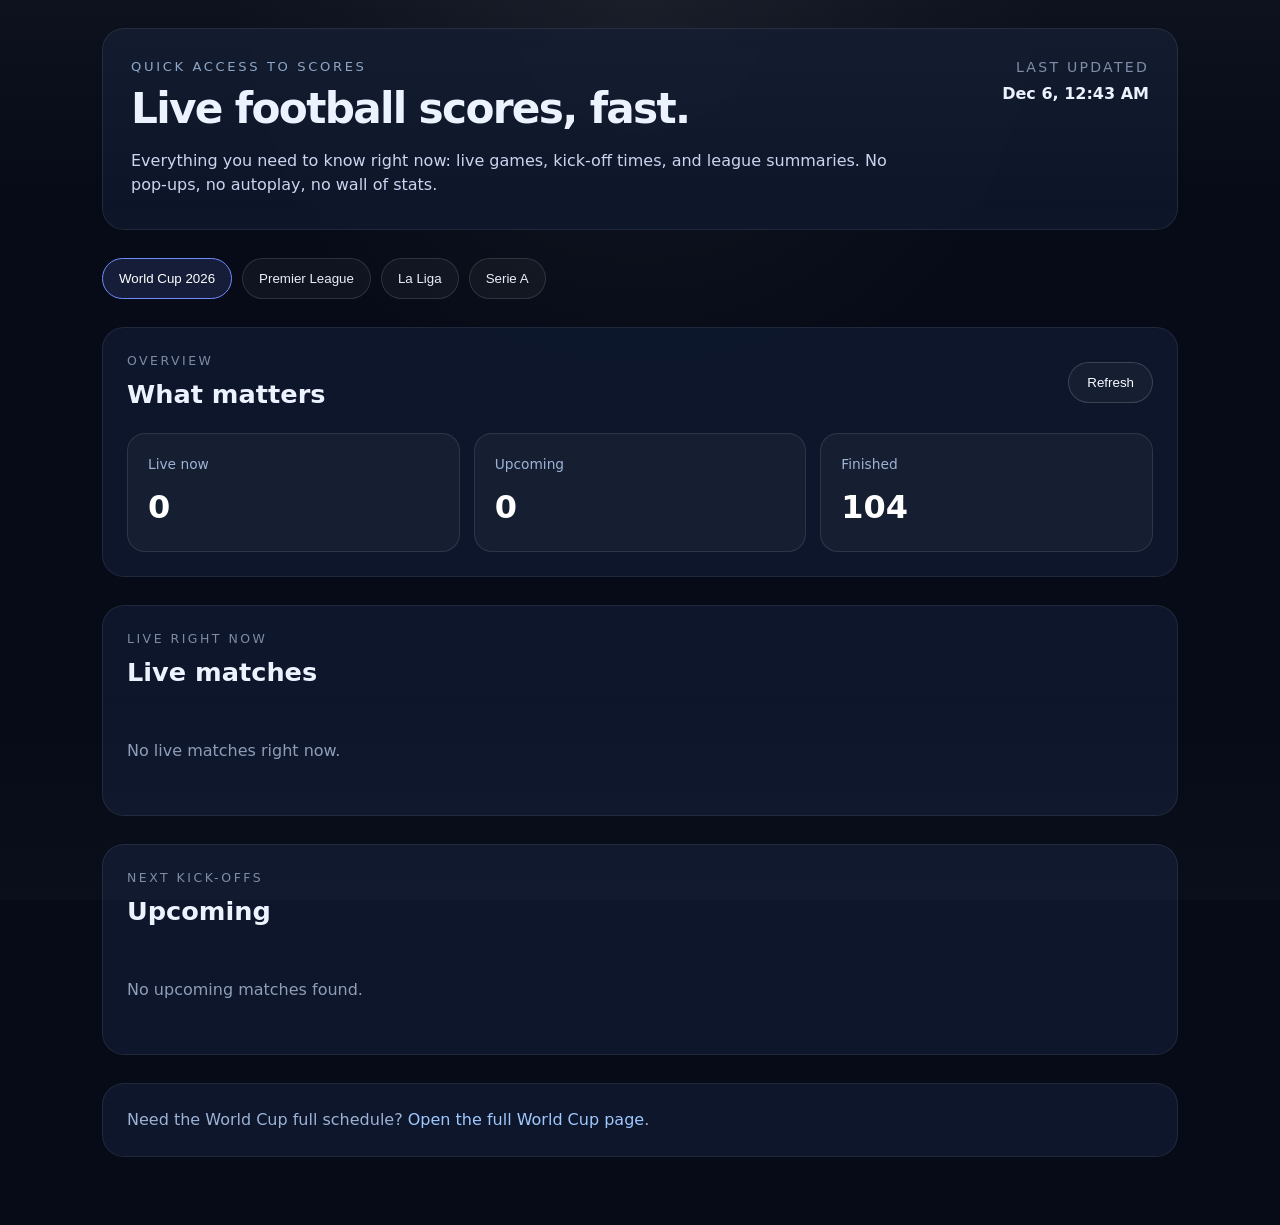
==== commit e536d6db: "Add clean multi-league quick scores homepage and preserve World Cup page" ====
--- a/index.html
+++ b/index.html
@@ -1,5916 +1,85 @@
-<!DOCTYPE html>
+﻿<!DOCTYPE html>
 <html lang="en">
 <head>
 <meta charset="UTF-8">
 <meta name="viewport" content="width=device-width, initial-scale=1.0">
-<title>World Cup 2026 Schedule - Live Scores & Local Times</title>
-<meta name="description" content="All 104 matches with live scores, standings and bracket. Times in your timezone. Free, no ads.">
-<meta name="keywords" content="FIFA World Cup 2026 schedule, World Cup 2026 fixtures, World Cup 2026 times, World Cup 2026 AEST, World Cup 2026 Melbourne, World Cup 2026 Australia, World Cup 2026 group stage, World Cup 2026 knockout">
-<meta name="author" content="kingdoggydog">
-<link rel="canonical" href="https://kingdoggydog.github.io/worldcup2026/">
-
-<!-- Open Graph (for Facebook, Reddit, LinkedIn previews) -->
-<meta property="og:title" content="World Cup 2026 Schedule - Live Scores & Local Times">
-<meta property="og:description" content="All 104 matches with live scores, standings and bracket. Times in your timezone. Free, no ads.">
-<meta property="og:type" content="website">
-<meta property="og:url" content="https://kingdoggydog.github.io/worldcup2026/">
-
-<!-- Twitter/X card -->
-<meta name="twitter:card" content="summary">
-<meta name="twitter:title" content="World Cup 2026 Schedule - Live Scores & Local Times">
-<meta name="twitter:description" content="All 104 matches with live scores, standings and bracket. Times in your timezone. Free, no ads.">
-<style>
-  @import url('https://fonts.googleapis.com/css2?family=Barlow+Condensed:wght@400;600;700;800&family=Barlow:wght@400;500&display=swap');
-
-  * { margin: 0; padding: 0; box-sizing: border-box; }
-
-  /* ── DARK MODE (default) ─────────────────────────────────────────────────── */
-  :root {
-    --bg:           #0A0E1A;
-    --bg-card:      #141829;
-    --bg-match:     #1C2235;
-    --border:       #2A3050;
-    --border-day:   #2A3050;
-    --text:         #E8EAF2;
-    --text-sub:     #7A82A8;
-    --text-muted:   #4A5280;
-    --gold:         #C9A84C;
-    --highlight-bg: rgba(46,204,113,0.12);
-    --highlight-bl: #2ECC71;
-    --ctrl-bg:      #1C2235;
-    --ctrl-border:  #3A4060;
-    --ctrl-text:    #E8EAF2;
-    --footer-text:  #4A5280;
-    --header-border:var(--gold);
-    --h1-color:     var(--gold);
-    --page-shadow:  0 0 60px rgba(0,0,0,0.8);
-  }
-
-  /* group badge colours - dark mode: brighter */
-  .A{color:#E74C3C}.B{color:#E67E22}.C{color:#F0C040}.D{color:#2ECC71}
-  .E{color:#1ABC9C}.F{color:#5DADE2}.G{color:#A569BD}.H{color:#EC407A}
-  .I{color:#FF7043}.J{color:#26C6DA}.K{color:#9CCC65}.L{color:#FFA726}
-
-  /* ── PRINT MODE (toggled) ────────────────────────────────────────────────── */
-  body.print-mode {
-    --bg:           #ffffff;
-    --bg-card:      #ffffff;
-    --bg-match:     #ffffff;
-    --border:       #cccccc;
-    --border-day:   #cccccc;
-    --text:         #111111;
-    --text-sub:     #555555;
-    --text-muted:   #888888;
-    --gold:         #111111;
-    --highlight-bg: #e8e8e8;
-    --highlight-bl: #555555;
-    --ctrl-bg:      #ffffff;
-    --ctrl-border:  #111111;
-    --ctrl-text:    #111111;
-    --footer-text:  #999999;
-    --header-border:#111111;
-    --h1-color:     #111111;
-    --page-shadow:  none;
-  }
-
-  body.print-mode .A{color:#c0392b} body.print-mode .B{color:#d35400}
-  body.print-mode .C{color:#b7950b} body.print-mode .D{color:#1e8449}
-  body.print-mode .E{color:#148f77} body.print-mode .F{color:#1a5276}
-  body.print-mode .G{color:#6c3483} body.print-mode .H{color:#b03a7c}
-  body.print-mode .I{color:#ba4a00} body.print-mode .J{color:#0e6655}
-  body.print-mode .K{color:#1d6328} body.print-mode .L{color:#d4800a}
-
-  /* ── BASE STYLES ─────────────────────────────────────────────────────────── */
-  body {
-    background: var(--bg);
-    color: var(--text);
-    font-family: 'Barlow', sans-serif;
-    transition: background 0.3s, color 0.3s;
-  }
-
-  /* ── NIGHT MODE: free-flowing web page layout ────────────────────────────── */
-  .page {
-    max-width: 900px;
-    width: 100%;
-    margin: 0 auto;
-    padding: 24px 20px 90px 20px;
-    display: flex; flex-direction: column;
-    background: var(--bg);
-    box-shadow: var(--page-shadow);
-    transition: background 0.3s, box-shadow 0.3s;
-    min-height: 100vh;
-  }
-
-
-  /* ── MATCH EVENT CARD (hover/tap popup) ──────────────────────────────── */
-  .match { position: relative; cursor: pointer; }
-  .event-card {
-    position: absolute;
-    left: 50%; transform: translateX(-50%);
-    top: calc(100% + 6px);
-    width: min(420px, 92vw);
-    background: var(--card-bg, #131A2E);
-    border: 1px solid var(--border);
-    border-radius: 10px;
-    box-shadow: 0 8px 28px rgba(0,0,0,0.5);
-    z-index: 50;
-    font-family: 'Barlow Condensed', sans-serif;
-    overflow: hidden;
-  }
-  .event-card-header {
-    display: flex; align-items: center; gap: 6px; flex-wrap: wrap;
-    justify-content: center;
-    padding: 10px 12px;
-    background: rgba(255,255,255,0.03);
-    border-bottom: 1px solid var(--border);
-    font-weight: 700; font-size: 14px;
-    color: var(--text);
-  }
-  .event-card-header .ev-score { color: var(--gold); font-weight: 800; margin: 0 4px; }
-  .event-card-header .ev-status { color: var(--text-muted); font-size: 11px; letter-spacing: 1px; margin-left: 6px; }
-  .event-card-body {
-    display: flex;
-    gap: 0;
-  }
-  .ev-col {
-    flex: 1; padding: 8px 10px; min-width: 0;
-  }
-  .ev-col:first-child { border-right: 1px solid var(--border); }
-  .ev-row {
-    font-size: 12.5px; color: var(--text); padding: 4px 0;
-    line-height: 1.4;
-    display: flex; flex-wrap: wrap; align-items: baseline; gap: 3px;
-  }
-  .ev-icon { font-size: 11px; }
-  .ev-min { color: var(--gold); font-weight: 700; min-width: 30px; }
-  .ev-player { font-weight: 600; }
-  .ev-scorer { color: var(--gold); font-weight: 800; }
-  .ev-assist { color: var(--text); font-size: 11px; }
-  .ev-empty { font-size: 11.5px; color: var(--text-muted); font-style: italic; padding: 4px 0; }
-
-  @media (max-width: 600px) {
-    .event-card { width: 94vw; left: 50%; }
-  }
-
-  /* ── PRINT MODE: lock to A4 ──────────────────────────────────────────────── */
-  body.print-mode .page {
-    width: 210mm; max-width: 210mm;
-    padding: 6mm 7mm 4mm 7mm;
-    min-height: unset;
-    box-shadow: none;
-  }
-
-  body.print-mode #next-match-card { display: none !important; }
-  @media (max-width: 600px) {
-    #next-match-card { flex-wrap: wrap !important; justify-content: center !important; gap: 4px !important; }
-    #next-match-card > span:first-child { width: 100% !important; text-align: center !important; order: 1; }
-    #next-match-card > div { order: 2; width: 100% !important; justify-content: center !important; }
-    #next-match-card > span#nm-venue { order: 3; width: 100% !important; text-align: center !important; }
-  }
-
-  /* ── HEADER ──────────────────────────────────────────────────────────────── */
-  .header {
-    display: flex; justify-content: space-between; align-items: flex-start;
-    border-bottom: 2.5px solid var(--header-border);
-    padding-bottom: 12px; margin-bottom: 14px; flex-shrink: 0;
-    gap: 16px; flex-wrap: nowrap;
-  }
-  body.print-mode .header { padding-bottom: 3px; margin-bottom: 4px; align-items: flex-end; flex-wrap: nowrap; }
-
-  .header h1 {
-    font-family: 'Barlow Condensed', sans-serif; font-weight: 800;
-    font-size: clamp(22px, 5vw, 36px);
-    letter-spacing: 1px; text-transform: uppercase; line-height: 1;
-    color: var(--h1-color);
-  }
-  body.print-mode .header h1 { font-size: 18px; }
-
-  .header .sub {
-    font-family: 'Barlow Condensed', sans-serif;
-    font-size: clamp(11px, 2vw, 14px);
-    font-weight: 400; letter-spacing: 2px;
-    text-transform: uppercase; color: var(--text-sub); margin-top: 4px;
-  }
-  body.print-mode .header .sub { font-size: 9px; margin-top: 2px; }
-
-  .header-right {
-    text-align: right; display: flex; flex-direction: column;
-    gap: 8px; align-items: flex-end; flex-shrink: 0;
-  }
-  body.print-mode .header-right { gap: 4px; }
-
-  /* ── CONTROLS ────────────────────────────────────────────────────────────── */
-  .ctrl-row { display: flex; align-items: center; gap: 8px; }
-  .highlight-rows { display: flex; flex-direction: column; gap: 6px; }
-  .highlight-row { display: flex; align-items: center; gap: 6px; }
-  .hl-dot { width: 10px; height: 10px; border-radius: 50%; flex-shrink: 0; }
-  .hl-remove { background: none; border: none; color: var(--text-muted); cursor: pointer; font-size: 14px; padding: 0 2px; line-height: 1; }
-  .hl-remove:hover { color: var(--text); }
-  .hl-add { font-family: 'Barlow Condensed', sans-serif; font-weight: 700; font-size: clamp(11px,1.5vw,13px); letter-spacing: 1px; text-transform: uppercase; padding: 5px 10px; border-radius: 4px; cursor: pointer; border: 1.5px dashed var(--ctrl-border); background: transparent; color: var(--text-muted); transition: all 0.2s; white-space: nowrap; }
-  .hl-add:hover { border-color: var(--gold); color: var(--gold); }
-  /* Highlight colours - applied as border-left on match rows */
-  body.print-mode .ctrl-row { gap: 6px; }
-  body.print-mode #col-switch-row,
-  body.print-mode .header-right .ctrl-row:not(:first-child) { display: none !important; }
-  body.print-mode .highlight-rows,
-  body.print-mode #hl-add-btn { display: none !important; }
-  body.print-mode #filters-row,
-  body.print-mode #col-switch-row,
-  body.print-mode .hl-ctrl-row { display: none !important; }
-  body.print-mode .ctrl-label { display: none !important; }
-  @media screen and (max-width: 900px) { #feedback-nav { display: none !important; } }
-
-  .ctrl-label {
-    font-family: 'Barlow Condensed', sans-serif; font-weight: 700;
-    font-size: clamp(10px, 1.5vw, 13px);
-    letter-spacing: 1px; text-transform: uppercase; color: var(--text-sub); white-space: nowrap;
-  }
-  body.print-mode .ctrl-label { font-size: 10px; }
-
-  select {
-    font-family: 'Barlow Condensed', sans-serif; font-weight: 700;
-    font-size: clamp(12px, 1.8vw, 15px);
-    border: 1.5px solid var(--ctrl-border); border-radius: 4px;
-    padding: 5px 8px;
-    background: var(--ctrl-bg); color: var(--ctrl-text); cursor: pointer;
-    transition: background 0.3s, color 0.3s, border-color 0.3s;
-  }
-  body.print-mode select { font-size: 12px; padding: 2px 5px; border-radius: 3px; }
-  select:focus { outline: 2px solid var(--highlight-bl); }
-
-  .nav-btn {
-    font-family: 'Barlow Condensed', sans-serif; font-weight: 700;
-    font-size: clamp(11px, 1.5vw, 13px);
-    letter-spacing: 1px; text-transform: uppercase;
-    padding: 6px 14px; border-radius: 4px; cursor: pointer;
-    border: 1.5px solid var(--ctrl-border);
-    background: var(--ctrl-bg); color: var(--ctrl-text);
-    transition: all 0.2s; white-space: nowrap; text-decoration: none;
-    display: inline-block;
-  }
-  .nav-btn:hover { opacity: 0.8; }
-  .nav-btn.active { background: var(--gold); color: #0A0E1A; border-color: var(--gold); }
-  body.print-mode .nav-btn { display: none; }
-
-  .nav-btn {
-    font-family: 'Barlow Condensed', sans-serif; font-weight: 700;
-    font-size: clamp(11px, 1.5vw, 13px);
-    letter-spacing: 1px; text-transform: uppercase;
-    padding: 6px 14px; border-radius: 4px; cursor: pointer;
-    border: 1.5px solid var(--ctrl-border);
-    background: var(--ctrl-bg); color: var(--ctrl-text);
-    transition: all 0.2s; white-space: nowrap; text-decoration: none;
-    display: inline-block;
-  }
-  .nav-btn:hover { opacity: 0.8; }
-  .nav-btn.active { background: var(--gold); color: #0A0E1A; border-color: var(--gold); }
-  body.print-mode .nav-btn { display: none; }
-
-  #mode-toggle {
-    font-family: 'Barlow Condensed', sans-serif; font-weight: 700;
-    font-size: clamp(11px, 1.5vw, 13px);
-    letter-spacing: 1px; text-transform: uppercase;
-    padding: 6px 14px; border-radius: 4px; cursor: pointer;
-    border: 1.5px solid var(--ctrl-border);
-    background: var(--ctrl-bg); color: var(--ctrl-text);
-    transition: all 0.2s; white-space: nowrap;
-  }
-  body.print-mode #mode-toggle { font-size: 10px; padding: 3px 10px; border-radius: 3px; }
-  #mode-toggle:hover { opacity: 0.8; }
-  #knockout-toggle {
-    font-family: 'Barlow Condensed', sans-serif; font-weight: 700;
-    font-size: clamp(11px, 1.5vw, 13px);
-    letter-spacing: 1px; text-transform: uppercase;
-    padding: 6px 14px; border-radius: 4px; cursor: pointer;
-    border: 1.5px solid var(--ctrl-border);
-    background: var(--ctrl-bg); color: var(--ctrl-text);
-    transition: all 0.2s; white-space: nowrap;
-  }
-  body.print-mode #knockout-toggle { display: none !important; }
-  #knockout-toggle:hover { opacity: 0.8; }
-  #scores-toggle {
-    font-family: 'Barlow Condensed', sans-serif; font-weight: 700;
-    font-size: clamp(11px, 1.5vw, 13px);
-    letter-spacing: 1px; text-transform: uppercase;
-    padding: 6px 14px; border-radius: 4px; cursor: pointer;
-    border: 1.5px solid var(--ctrl-border);
-    background: var(--ctrl-bg); color: var(--ctrl-text);
-    transition: all 0.2s; white-space: nowrap;
-  }
-  body.print-mode #scores-toggle { display: none !important; }
-  #scores-toggle:hover { opacity: 0.8; }
-  #finished-toggle {
-    font-family: 'Barlow Condensed', sans-serif; font-weight: 700;
-    font-size: clamp(11px, 1.5vw, 13px);
-    letter-spacing: 1px; text-transform: uppercase;
-    padding: 6px 14px; border-radius: 4px; cursor: pointer;
-    border: 1.5px solid var(--ctrl-border);
-    background: var(--ctrl-bg); color: var(--ctrl-text);
-    transition: all 0.2s; white-space: nowrap;
-  }
-  body.print-mode #finished-toggle { display: none !important; }
-  #finished-toggle:hover { opacity: 0.8; }
-  .time-switch {
-    display: flex; align-items: center; gap: 6px; cursor: pointer;
-    user-select: none;
-  }
-  body.print-mode .time-switch { display: none; }
-  .time-switch-label {
-    font-family: 'Barlow Condensed', sans-serif; font-weight: 700;
-    font-size: clamp(11px, 1.5vw, 13px); letter-spacing: 1px;
-    text-transform: uppercase; color: var(--text-muted);
-    transition: color 0.2s;
-  }
-  .time-switch-label.active { color: var(--text); }
-  .time-switch-track {
-    width: 36px; height: 20px; border-radius: 10px;
-    background: var(--ctrl-bg); border: 1.5px solid var(--ctrl-border);
-    position: relative; transition: background 0.2s, border-color 0.2s;
-    flex-shrink: 0;
-  }
-  .time-switch-track.on { background: var(--gold); border-color: var(--gold); }
-  .time-switch-thumb {
-    width: 14px; height: 14px; border-radius: 50%;
-    background: var(--text-muted); position: absolute;
-    top: 2px; left: 2px;
-    transition: transform 0.2s, background 0.2s;
-  }
-  .time-switch-track.on .time-switch-thumb {
-    transform: translateX(16px); background: #0A0E1A;
-  }
-
-  /* knockout section heading */
-  .knockout-heading {
-    grid-column: 1 / -1;
-    border-bottom: 2px solid var(--gold);
-    padding-bottom: 4px;
-    margin-top: 8px;
-    display: flex; align-items: baseline; gap: 10px;
-  }
-  .knockout-heading h2 {
-    font-family: 'Barlow Condensed', sans-serif; font-weight: 800;
-    font-size: clamp(14px, 2.5vw, 18px);
-    text-transform: uppercase; letter-spacing: 2px; color: var(--gold);
-  }
-  body.print-mode .knockout-heading { margin-top: 4px; border-bottom-width: 1.5px; break-before: page; padding-top: 8mm; }
-  body.print-mode .knockout-heading h2 { font-size: 12px; }
-  .knockout-heading .ko-sub {
-    font-family: 'Barlow Condensed', sans-serif; font-size: clamp(10px, 1.5vw, 12px);
-    color: var(--text-sub); letter-spacing: 1px; text-transform: uppercase;
-  }
-
-  .ko-match .grp { color: var(--text-muted); font-style: italic; width: auto; font-size: 8px; }
-
-
-  .highlight-note {
-    font-size: clamp(10px, 1.5vw, 12px);
-    color: var(--text-muted);
-    font-family: 'Barlow Condensed', sans-serif; font-style: italic;
-  }
-  body.print-mode .highlight-note { font-size: 8px; }
-
-  /* ── LEGEND ──────────────────────────────────────────────────────────────── */
-  .legend {
-    display: flex; flex-wrap: wrap; gap: 5px 12px;
-    margin-bottom: 16px; flex-shrink: 0;
-  }
-  body.print-mode .legend { gap: 2px 6px; margin-bottom: 3px; }
-
-  .legend-item {
-    display: flex; align-items: center; gap: 5px;
-    font-family: 'Barlow Condensed', sans-serif;
-    font-size: clamp(11px, 1.6vw, 13px);
-    color: var(--text-sub); letter-spacing: 0.3px;
-  }
-  body.print-mode .legend-item { font-size: 9px; gap: 4px; }
-
-  .legend-dot { width: 10px; height: 10px; border-radius: 2px; flex-shrink: 0; }
-  body.print-mode .legend-dot { width: 8px; height: 8px; border-radius: 1px; }
-
-  /* ── SCHEDULE GRID ───────────────────────────────────────────────────────── */
-  .schedule {
-    display: grid; grid-template-columns: 1fr 1fr;
-    gap: 14px 16px; flex: 1; align-content: start;
-  }
-  body.print-mode .schedule { gap: 4px 6px; }
-  body.single-col:not(.print-mode) .schedule { grid-template-columns: 1fr !important; }
-  @media screen and (max-width: 900px) { #col-switch { display: none !important; } #col-switch-row { display: none !important; } }
-  @media screen and (max-width: 900px) { #col-switch { display: none !important; } #col-switch-row { display: none !important; } }
-
-  /* coffee buttons + version (defined once, cleanly) */
-  #bmc-header {
-    font-family: 'Barlow Condensed', sans-serif;
-    font-weight: 700; font-size: clamp(11px, 1.5vw, 13px);
-    letter-spacing: 1px; text-transform: uppercase;
-    color: var(--gold); text-decoration: none;
-    border: 1.5px solid var(--gold);
-    padding: 6px 14px; border-radius: 4px;
-    display: inline-block; white-space: nowrap;
-    transition: opacity 0.2s;
-  }
-  #bmc-header:hover { opacity: 0.8; }
-  body.print-mode #bmc-header { display: none !important; }
-
-  #version { color: var(--text-muted); font-style: italic; }
-  body.print-mode #version { color: #888; }
-
-  #bmc-mobile {
-    display: none; text-align: center;
-    margin-top: 16px; padding-top: 12px;
-    border-top: 1px solid var(--border);
-    padding-bottom: 60px;
-  }
-  #support-banner-mobile { display: none; }
-  @media(max-width:900px) {
-    #support-banner-desktop { display: none !important; }
-    #support-banner-mobile { display: block !important; }
-  }
-  #bmc-mobile a {
-    font-family: 'Barlow Condensed', sans-serif;
-    font-weight: 700; font-size: 14px;
-    letter-spacing: 1px; text-transform: uppercase;
-    color: var(--gold); text-decoration: none;
-    border: 1.5px solid var(--gold);
-    padding: 8px 20px; border-radius: 4px;
-    display: inline-block;
-  }
-  #bmc-mobile a:hover { opacity: 0.8; }
-  body.print-mode #bmc-mobile { display: none !important; }
-
-  /* single column + larger text on mobile - night mode only */
-  @media screen and (max-width: 900px) {
-    #bmc-header { display: inline-block; }
-    #bmc-mobile { display: block; }
-    /* hide BMC floating widget on mobile */
-    #bmc-wbtn, #bmc-iframe-wrapper, .bmc-btn-container { display: none !important; }
-    body:not(.print-mode) .schedule { grid-template-columns: 1fr !important; }
-    body:not(.print-mode) .header { flex-direction: column; align-items: flex-start; gap: 10px; }
-    body:not(.print-mode) .header-right { align-items: flex-start; text-align: left; width: 100%; }
-    body:not(.print-mode) .ctrl-row { flex-wrap: wrap; gap: 6px; }
-    body:not(.print-mode) select { font-size: 14px; padding: 6px 8px; width: 100%; }
-    body:not(.print-mode) #mode-toggle,
-    body:not(.print-mode) #knockout-toggle,
-    body:not(.print-mode) #scores-toggle,
-    body:not(.print-mode) #finished-toggle { font-size: 12px; padding: 6px 12px; }
-    body:not(.print-mode) .match { padding: 8px 10px; margin-bottom: 3px; }
-    body:not(.print-mode) .time { font-size: 16px; width: 44px; }
-    body:not(.print-mode) .teams { font-size: 14px; }
-    body:not(.print-mode) .venue { font-size: 11px; }
-    body:not(.print-mode) .day-name { font-size: 15px; }
-    body:not(.print-mode) .day-date { font-size: 13px; }
-    body:not(.print-mode) .legend { gap: 4px 8px; }
-    body:not(.print-mode) .legend-item { font-size: 11px; }
-    body:not(.print-mode) .page { padding: 16px 14px 24px 14px; }
-  }
-
-  /* ── DAY BLOCK ───────────────────────────────────────────────────────────── */
-  .day { break-inside: avoid; }
-  .day-header {
-    display: flex; align-items: baseline; gap: 6px;
-    border-bottom: 1px solid var(--border-day);
-    padding-bottom: 4px; margin-bottom: 6px;
-  }
-  body.print-mode .day-header { padding-bottom: 1px; margin-bottom: 1px; gap: 4px; }
-
-  .day-name {
-    font-family: 'Barlow Condensed', sans-serif; font-weight: 700;
-    font-size: clamp(13px, 2vw, 16px);
-    text-transform: uppercase; letter-spacing: 1px; color: var(--gold);
-  }
-  body.print-mode .day-name { font-size: 11px; }
-
-  .day-date {
-    font-family: 'Barlow Condensed', sans-serif; font-weight: 700;
-    font-size: clamp(12px, 1.8vw, 14px);
-    color: var(--text); letter-spacing: 0.5px;
-  }
-  body.print-mode .day-date { font-size: 10px; color: #111; font-weight: 700; }
-
-  /* ── MATCH ROW ───────────────────────────────────────────────────────────── */
-  .match {
-    display: flex; align-items: center; gap: 8px;
-    padding: 7px 10px; margin-bottom: 4px;
-    border-left: 3px solid transparent;
-    background: var(--bg-match);
-    border-radius: 4px;
-    line-height: 1.3;
-    transition: background 0.3s, box-shadow 0.2s;
-  }
-  body:not(.hide-scores) .match.has-events:hover {
-    box-shadow: 0 0 0 1.5px rgba(255,255,255,0.55), 0 0 12px rgba(255,255,255,0.15);
-  }
-  body.print-mode .match {
-    background: transparent; padding: 1.5px 2px;
-    margin-bottom: 1.5px; border-radius: 1px;
-    border-left-width: 2.5px; gap: 4px;
-    page-break-inside: avoid;
-  }
-  body.print-mode .match.highlighted {
-    background: #e0e0e0;
-    border-left-color: #555555;
-  }
-
-  .match.highlighted {
-    /* colour applied by hi-1, hi-2, hi-3, hi-4 classes */
-  }
-  .match.hi-1 { background: var(--highlight-bg);   border-left-color: var(--highlight-bl); }
-  .match.hi-2 { background: rgba(41,182,246,0.18); border-left-color: #29B6F6; }
-  .match.hi-3 { background: rgba(155,89,182,0.12);  border-left-color: #9B59B6; }
-  .match.hi-4 { background: rgba(255,159,64,0.12);  border-left-color: #FF9F40; }
-
-  .grp {
-    font-family: 'Barlow Condensed', sans-serif; font-weight: 700;
-    font-size: clamp(10px, 1.5vw, 12px);
-    width: 16px; flex-shrink: 0; text-align: center;
-  }
-  body.print-mode .grp { font-size: 9px; width: 13px; }
-
-  .time {
-    font-family: 'Barlow Condensed', sans-serif; font-weight: 700;
-    font-size: clamp(14px, 2vw, 17px);
-    width: 46px; flex-shrink: 0; color: var(--text);
-  }
-  body.print-mode .time { font-size: 11px; width: 38px; }
-
-  .teams {
-    flex: 1; font-family: 'Barlow Condensed', sans-serif; font-weight: 600;
-    font-size: clamp(13px, 2vw, 16px);
-    white-space: nowrap; overflow: hidden; text-overflow: ellipsis; color: var(--text);
-    position: relative;
-  }
-  body.print-mode .teams { font-size: 11px; }
-
-  .venue {
-    font-size: clamp(10px, 1.4vw, 12px);
-    color: var(--text-muted); flex-shrink: 1;
-    text-align: right; font-family: 'Barlow', sans-serif;
-    overflow: hidden; text-overflow: ellipsis; white-space: nowrap; min-width: 0;
-  }
-  @media(max-width:900px) { .pen-score { display: inline; } }
-  body.print-mode .venue { font-size: 8.5px; color: #111 !important; }
-
-  .vs { color: var(--text-muted); font-size: clamp(9px, 1.3vw, 11px); margin: 0 3px; font-weight: 400; }
-  body.print-mode .vs { font-size: 8px; margin: 0 2px; }
-
-  .flag { width: 18px; height: 13px; object-fit: cover; border-radius: 2px; vertical-align: middle; flex-shrink: 0; }
-  body.print-mode .flag { width: 15px; height: 11px; border-radius: 1px; }
-
-  /* ── FOOTER ──────────────────────────────────────────────────────────────── */
-  .footer {
-    margin-top: 20px; padding-top: 10px;
-    border-top: 1px solid var(--border);
-    display: flex; justify-content: space-between; flex-shrink: 0;
-    flex-wrap: wrap; gap: 4px;
-  }
-  body.print-mode .footer { display: none; }
-  body.print-mode #support-banner-desktop, body.print-mode #support-banner-mobile { display: none !important; }
-
-  .footer p {
-    font-size: clamp(10px, 1.4vw, 12px);
-    color: var(--footer-text);
-    font-family: 'Barlow Condensed', sans-serif; letter-spacing: 0.5px;
-  }
-
-
-  /* ── PRINT MEDIA ─────────────────────────────────────────────────────────── */
-  .schedule-note {
-    background: var(--bg-match); border: 1px solid var(--border);
-    border-left: 3px solid var(--gold);
-    padding: 10px 14px; margin-bottom: 16px;
-    font-family: 'Barlow Condensed', sans-serif;
-    font-size: clamp(11px, 1.8vw, 13px);
-    color: var(--text-sub); letter-spacing: 0.5px;
-    border-radius: 3px; flex-shrink: 0;
-  }
-  .schedule-note strong { color: var(--gold); }
-  body.print-mode .schedule-note { display: none !important; }
-
-  /* scores */
-  body.hide-scores .score-ft .score-right,
-  body.hide-scores .score-live .score-right { visibility: hidden; }
-  body.hide-scores .score-nums { min-width: 0; }
-  .score-vs-hidden { display: none; }
-  .score-number { display: inline; }
-  body.hide-scores .score-number { display: none; }
-  body.hide-scores .score-vs-hidden { display: inline; color: var(--text-muted); font-size: clamp(12px,1.8vw,15px); font-weight: 700; }
-
-  .score-inline {
-    display: flex; align-items: center; gap: 6px; flex: 1;
-    font-family: 'Barlow Condensed', sans-serif; justify-content: flex-start;
-    position: relative;
-  }
-  .score-home {
-    display: flex; align-items: center; gap: 4px;
-    font-weight: 700; font-size: clamp(12px,1.8vw,15px);
-    color: var(--text); justify-content: flex-start; white-space: nowrap;
-  }
-  .score-away {
-    display: flex; align-items: center; gap: 4px;
-    font-weight: 700; font-size: clamp(12px,1.8vw,15px);
-    color: var(--text); justify-content: flex-start; flex: 1;
-    overflow: hidden; min-width: 0;
-  }
-  .score-nums {
-    font-weight: 800; font-size: clamp(13px,2vw,16px);
-    white-space: nowrap; min-width: 40px; text-align: center;
-    color: var(--gold);
-    position: relative;
-  }
-  .score-right {
-    display: flex; align-items: center; gap: 3px;
-    font-size: 11px; white-space: nowrap; flex-shrink: 0;
-  }
-  .score-status { color: var(--text-muted); font-weight: 700; letter-spacing: 1px; text-transform: uppercase; }
-  .score-status.live { color: #2ECC71; }
-  .score-ft .score-nums { color: var(--gold); }
-  .score-live .score-nums { color: #2ECC71; animation: pulse-score 1.5s ease-in-out infinite; }
-
-  .score-ft {
-    font-family: 'Barlow Condensed', sans-serif; font-weight: 800;
-    font-size: clamp(12px, 1.8vw, 15px);
-    color: var(--text); white-space: nowrap; flex-shrink: 0;
-  }
-  .score-live {
-    font-family: 'Barlow Condensed', sans-serif; font-weight: 800;
-    font-size: clamp(12px, 1.8vw, 15px);
-    color: #2ECC71; white-space: nowrap; flex-shrink: 0;
-    animation: pulse-score 1.5s ease-in-out infinite;
-  }
-  .score-label {
-    font-family: 'Barlow Condensed', sans-serif; font-weight: 400;
-    font-size: 10px; letter-spacing: 1px; text-transform: uppercase;
-    margin-left: 3px;
-  }
-  .score-label.live { color: #2ECC71; }
-  @keyframes pulse-score { 0%,100%{opacity:1} 50%{opacity:0.6} }
-  body.print-mode .score-live, body.print-mode .score-ft { font-size: 10px; }
-
-  #jump-btn {
-    display: none;
-    position: fixed;
-    bottom: 20px;
-    left: 0;
-    right: 0;
-    margin: 0 auto;
-    width: fit-content;
-    font-family: 'Barlow Condensed', sans-serif;
-    font-weight: 700; font-size: 13px;
-    letter-spacing: 1px; text-transform: uppercase;
-    background: var(--gold); color: #0A0E1A;
-    border: none; border-radius: 20px;
-    padding: 8px 20px; cursor: pointer;
-    box-shadow: 0 2px 12px rgba(0,0,0,0.4);
-    z-index: 1000;
-    transition: opacity 0.3s;
-  }
-  #jump-btn:hover { opacity: 0.85; }
-  #jump-btn { display: block; }
-  body.print-mode #jump-btn { display: none !important; }
-  @media print { #jump-btn { display: none !important; } }
-
-  @page {
-    size: letter;
-    margin: 0.5in;
-  }
-  @media print {
-    body { background: #fff !important; }
-    html { font-size: 90%; }
-    .page { margin: 0; padding: 6mm 7mm 4mm 7mm; box-shadow: none; width: 210mm; max-width: 210mm; height: auto; overflow: visible }
-    * { -webkit-print-color-adjust: exact; print-color-adjust: exact; }
-    .match { page-break-inside: avoid; }
-    .day-header { page-break-after: avoid; }
-    .nav-btn {
-    font-family: 'Barlow Condensed', sans-serif; font-weight: 700;
-    font-size: clamp(11px, 1.5vw, 13px);
-    letter-spacing: 1px; text-transform: uppercase;
-    padding: 6px 14px; border-radius: 4px; cursor: pointer;
-    border: 1.5px solid var(--ctrl-border);
-    background: var(--ctrl-bg); color: var(--ctrl-text);
-    transition: all 0.2s; white-space: nowrap; text-decoration: none;
-    display: inline-block;
-  }
-  .nav-btn:hover { opacity: 0.8; }
-  .nav-btn.active { background: var(--gold); color: #0A0E1A; border-color: var(--gold); }
-  body.print-mode .nav-btn { display: none; }
-
-  #mode-toggle { display: none; }
-  }
-</style>
-<!-- Google tag (gtag.js) -->
-<script async src="https://www.googletagmanager.com/gtag/js?id=G-N0ENDBHCS4"></script>
-<script>
-  window.dataLayer = window.dataLayer || [];
-  function gtag(){dataLayer.push(arguments);}
-  gtag('js', new Date());
-  gtag('config', 'G-N0ENDBHCS4');
-</script>
-<script type="application/ld+json">
-{
-  "@context": "https://schema.org",
-  "@graph": [
-    {
-      "@type": "SportsEvent",
-      "name": "Mexico v South Africa - FIFA World Cup 2026",
-      "description": "FIFA World Cup 2026 Group A match: Mexico v South Africa at Mexico City.",
-      "startDate": "2026-06-11T19:00:00Z",
-      "endDate": "2026-06-11T21:00:00Z",
-      "eventStatus": "https://schema.org/EventScheduled",
-      "eventAttendanceMode": "https://schema.org/OfflineEventAttendanceMode",
-      "sport": "Association Football",
-      "url": "https://kingdoggydog.github.io/worldcup2026/",
-      "location": {
-        "@type": "Place",
-        "name": "Mexico City",
-        "address": {
-          "@type": "PostalAddress",
-          "addressCountry": "US"
-        }
-      },
-      "organizer": {
-        "@type": "Organization",
-        "name": "FIFA",
-        "url": "https://www.fifa.com"
-      },
-      "competitor": [
-        {
-          "@type": "SportsTeam",
-          "name": "Mexico"
-        },
-        {
-          "@type": "SportsTeam",
-          "name": "South Africa"
-        }
-      ]
-    },
-    {
-      "@type": "SportsEvent",
-      "name": "South Korea v Czechia - FIFA World Cup 2026",
-      "description": "FIFA World Cup 2026 Group A match: South Korea v Czechia at Guadalajara.",
-      "startDate": "2026-06-12T02:00:00Z",
-      "endDate": "2026-06-12T04:00:00Z",
-      "eventStatus": "https://schema.org/EventScheduled",
-      "eventAttendanceMode": "https://schema.org/OfflineEventAttendanceMode",
-      "sport": "Association Football",
-      "url": "https://kingdoggydog.github.io/worldcup2026/",
-      "location": {
-        "@type": "Place",
-        "name": "Guadalajara",
-        "address": {
-          "@type": "PostalAddress",
-          "addressCountry": "US"
-        }
-      },
-      "organizer": {
-        "@type": "Organization",
-        "name": "FIFA",
-        "url": "https://www.fifa.com"
-      },
-      "competitor": [
-        {
-          "@type": "SportsTeam",
-          "name": "South Korea"
-        },
-        {
-          "@type": "SportsTeam",
-          "name": "Czechia"
-        }
-      ]
-    },
-    {
-      "@type": "SportsEvent",
-      "name": "Czechia v South Africa - FIFA World Cup 2026",
-      "description": "FIFA World Cup 2026 Group A match: Czechia v South Africa at Atlanta.",
-      "startDate": "2026-06-18T16:00:00Z",
-      "endDate": "2026-06-18T18:00:00Z",
-      "eventStatus": "https://schema.org/EventScheduled",
-      "eventAttendanceMode": "https://schema.org/OfflineEventAttendanceMode",
-      "sport": "Association Football",
-      "url": "https://kingdoggydog.github.io/worldcup2026/",
-      "location": {
-        "@type": "Place",
-        "name": "Atlanta",
-        "address": {
-          "@type": "PostalAddress",
-          "addressCountry": "US"
-        }
-      },
-      "organizer": {
-        "@type": "Organization",
-        "name": "FIFA",
-        "url": "https://www.fifa.com"
-      },
-      "competitor": [
-        {
-          "@type": "SportsTeam",
-          "name": "Czechia"
-        },
-        {
-          "@type": "SportsTeam",
-          "name": "South Africa"
-        }
-      ]
-    },
-    {
-      "@type": "SportsEvent",
-      "name": "Mexico v South Korea - FIFA World Cup 2026",
-      "description": "FIFA World Cup 2026 Group A match: Mexico v South Korea at Guadalajara.",
-      "startDate": "2026-06-19T01:00:00Z",
-      "endDate": "2026-06-19T03:00:00Z",
-      "eventStatus": "https://schema.org/EventScheduled",
-      "eventAttendanceMode": "https://schema.org/OfflineEventAttendanceMode",
-      "sport": "Association Football",
-      "url": "https://kingdoggydog.github.io/worldcup2026/",
-      "location": {
-        "@type": "Place",
-        "name": "Guadalajara",
-        "address": {
-          "@type": "PostalAddress",
-          "addressCountry": "US"
-        }
-      },
-      "organizer": {
-        "@type": "Organization",
-        "name": "FIFA",
-        "url": "https://www.fifa.com"
-      },
-      "competitor": [
-        {
-          "@type": "SportsTeam",
-          "name": "Mexico"
-        },
-        {
-          "@type": "SportsTeam",
-          "name": "South Korea"
-        }
-      ]
-    },
-    {
-      "@type": "SportsEvent",
-      "name": "Czechia v Mexico - FIFA World Cup 2026",
-      "description": "FIFA World Cup 2026 Group A match: Czechia v Mexico at Mexico City.",
-      "startDate": "2026-06-25T01:00:00Z",
-      "endDate": "2026-06-25T03:00:00Z",
-      "eventStatus": "https://schema.org/EventScheduled",
-      "eventAttendanceMode": "https://schema.org/OfflineEventAttendanceMode",
-      "sport": "Association Football",
-      "url": "https://kingdoggydog.github.io/worldcup2026/",
-      "location": {
-        "@type": "Place",
-        "name": "Mexico City",
-        "address": {
-          "@type": "PostalAddress",
-          "addressCountry": "US"
-        }
-      },
-      "organizer": {
-        "@type": "Organization",
-        "name": "FIFA",
-        "url": "https://www.fifa.com"
-      },
-      "competitor": [
-        {
-          "@type": "SportsTeam",
-          "name": "Czechia"
-        },
-        {
-          "@type": "SportsTeam",
-          "name": "Mexico"
-        }
-      ]
-    },
-    {
-      "@type": "SportsEvent",
-      "name": "South Africa v South Korea - FIFA World Cup 2026",
-      "description": "FIFA World Cup 2026 Group A match: South Africa v South Korea at Monterrey.",
-      "startDate": "2026-06-25T01:00:00Z",
-      "endDate": "2026-06-25T03:00:00Z",
-      "eventStatus": "https://schema.org/EventScheduled",
-      "eventAttendanceMode": "https://schema.org/OfflineEventAttendanceMode",
-      "sport": "Association Football",
-      "url": "https://kingdoggydog.github.io/worldcup2026/",
-      "location": {
-        "@type": "Place",
-        "name": "Monterrey",
-        "address": {
-          "@type": "PostalAddress",
-          "addressCountry": "US"
-        }
-      },
-      "organizer": {
-        "@type": "Organization",
-        "name": "FIFA",
-        "url": "https://www.fifa.com"
-      },
-      "competitor": [
-        {
-          "@type": "SportsTeam",
-          "name": "South Africa"
-        },
-        {
-          "@type": "SportsTeam",
-          "name": "South Korea"
-        }
-      ]
-    },
-    {
-      "@type": "SportsEvent",
-      "name": "Canada v Bosnia & Herz. - FIFA World Cup 2026",
-      "description": "FIFA World Cup 2026 Group B match: Canada v Bosnia & Herz. at Toronto.",
-      "startDate": "2026-06-12T19:00:00Z",
-      "endDate": "2026-06-12T21:00:00Z",
-      "eventStatus": "https://schema.org/EventScheduled",
-      "eventAttendanceMode": "https://schema.org/OfflineEventAttendanceMode",
-      "sport": "Association Football",
-      "url": "https://kingdoggydog.github.io/worldcup2026/",
-      "location": {
-        "@type": "Place",
-        "name": "Toronto",
-        "address": {
-          "@type": "PostalAddress",
-          "addressCountry": "US"
-        }
-      },
-      "organizer": {
-        "@type": "Organization",
-        "name": "FIFA",
-        "url": "https://www.fifa.com"
-      },
-      "competitor": [
-        {
-          "@type": "SportsTeam",
-          "name": "Canada"
-        },
-        {
-          "@type": "SportsTeam",
-          "name": "Bosnia & Herz."
-        }
-      ]
-    },
-    {
-      "@type": "SportsEvent",
-      "name": "Qatar v Switzerland - FIFA World Cup 2026",
-      "description": "FIFA World Cup 2026 Group B match: Qatar v Switzerland at San Francisco.",
-      "startDate": "2026-06-13T19:00:00Z",
-      "endDate": "2026-06-13T21:00:00Z",
-      "eventStatus": "https://schema.org/EventScheduled",
-      "eventAttendanceMode": "https://schema.org/OfflineEventAttendanceMode",
-      "sport": "Association Football",
-      "url": "https://kingdoggydog.github.io/worldcup2026/",
-      "location": {
-        "@type": "Place",
-        "name": "San Francisco",
-        "address": {
-          "@type": "PostalAddress",
-          "addressCountry": "US"
-        }
-      },
-      "organizer": {
-        "@type": "Organization",
-        "name": "FIFA",
-        "url": "https://www.fifa.com"
-      },
-      "competitor": [
-        {
-          "@type": "SportsTeam",
-          "name": "Qatar"
-        },
-        {
-          "@type": "SportsTeam",
-          "name": "Switzerland"
-        }
-      ]
-    },
-    {
-      "@type": "SportsEvent",
-      "name": "Switzerland v Bosnia - FIFA World Cup 2026",
-      "description": "FIFA World Cup 2026 Group B match: Switzerland v Bosnia at Los Angeles.",
-      "startDate": "2026-06-18T19:00:00Z",
-      "endDate": "2026-06-18T21:00:00Z",
-      "eventStatus": "https://schema.org/EventScheduled",
-      "eventAttendanceMode": "https://schema.org/OfflineEventAttendanceMode",
-      "sport": "Association Football",
-      "url": "https://kingdoggydog.github.io/worldcup2026/",
-      "location": {
-        "@type": "Place",
-        "name": "Los Angeles",
-        "address": {
-          "@type": "PostalAddress",
-          "addressCountry": "US"
-        }
-      },
-      "organizer": {
-        "@type": "Organization",
-        "name": "FIFA",
-        "url": "https://www.fifa.com"
-      },
-      "competitor": [
-        {
-          "@type": "SportsTeam",
-          "name": "Switzerland"
-        },
-        {
-          "@type": "SportsTeam",
-          "name": "Bosnia"
-        }
-      ]
-    },
-    {
-      "@type": "SportsEvent",
-      "name": "Canada v Qatar - FIFA World Cup 2026",
-      "description": "FIFA World Cup 2026 Group B match: Canada v Qatar at Vancouver.",
-      "startDate": "2026-06-18T22:00:00Z",
-      "endDate": "2026-06-19T00:00:00Z",
-      "eventStatus": "https://schema.org/EventScheduled",
-      "eventAttendanceMode": "https://schema.org/OfflineEventAttendanceMode",
-      "sport": "Association Football",
-      "url": "https://kingdoggydog.github.io/worldcup2026/",
-      "location": {
-        "@type": "Place",
-        "name": "Vancouver",
-        "address": {
-          "@type": "PostalAddress",
-          "addressCountry": "US"
-        }
-      },
-      "organizer": {
-        "@type": "Organization",
-        "name": "FIFA",
-        "url": "https://www.fifa.com"
-      },
-      "competitor": [
-        {
-          "@type": "SportsTeam",
-          "name": "Canada"
-        },
-        {
-          "@type": "SportsTeam",
-          "name": "Qatar"
-        }
-      ]
-    },
-    {
-      "@type": "SportsEvent",
-      "name": "Switzerland v Canada - FIFA World Cup 2026",
-      "description": "FIFA World Cup 2026 Group B match: Switzerland v Canada at Vancouver.",
-      "startDate": "2026-06-24T19:00:00Z",
-      "endDate": "2026-06-24T21:00:00Z",
-      "eventStatus": "https://schema.org/EventScheduled",
-      "eventAttendanceMode": "https://schema.org/OfflineEventAttendanceMode",
-      "sport": "Association Football",
-      "url": "https://kingdoggydog.github.io/worldcup2026/",
-      "location": {
-        "@type": "Place",
-        "name": "Vancouver",
-        "address": {
-          "@type": "PostalAddress",
-          "addressCountry": "US"
-        }
-      },
-      "organizer": {
-        "@type": "Organization",
-        "name": "FIFA",
-        "url": "https://www.fifa.com"
-      },
-      "competitor": [
-        {
-          "@type": "SportsTeam",
-          "name": "Switzerland"
-        },
-        {
-          "@type": "SportsTeam",
-          "name": "Canada"
-        }
-      ]
-    },
-    {
-      "@type": "SportsEvent",
-      "name": "Bosnia v Qatar - FIFA World Cup 2026",
-      "description": "FIFA World Cup 2026 Group B match: Bosnia v Qatar at Seattle.",
-      "startDate": "2026-06-24T19:00:00Z",
-      "endDate": "2026-06-24T21:00:00Z",
-      "eventStatus": "https://schema.org/EventScheduled",
-      "eventAttendanceMode": "https://schema.org/OfflineEventAttendanceMode",
-      "sport": "Association Football",
-      "url": "https://kingdoggydog.github.io/worldcup2026/",
-      "location": {
-        "@type": "Place",
-        "name": "Seattle",
-        "address": {
-          "@type": "PostalAddress",
-          "addressCountry": "US"
-        }
-      },
-      "organizer": {
-        "@type": "Organization",
-        "name": "FIFA",
-        "url": "https://www.fifa.com"
-      },
-      "competitor": [
-        {
-          "@type": "SportsTeam",
-          "name": "Bosnia"
-        },
-        {
-          "@type": "SportsTeam",
-          "name": "Qatar"
-        }
-      ]
-    },
-    {
-      "@type": "SportsEvent",
-      "name": "Brazil v Morocco - FIFA World Cup 2026",
-      "description": "FIFA World Cup 2026 Group C match: Brazil v Morocco at New York/NJ.",
-      "startDate": "2026-06-13T22:00:00Z",
-      "endDate": "2026-06-14T00:00:00Z",
-      "eventStatus": "https://schema.org/EventScheduled",
-      "eventAttendanceMode": "https://schema.org/OfflineEventAttendanceMode",
-      "sport": "Association Football",
-      "url": "https://kingdoggydog.github.io/worldcup2026/",
-      "location": {
-        "@type": "Place",
-        "name": "New York/NJ",
-        "address": {
-          "@type": "PostalAddress",
-          "addressCountry": "US"
-        }
-      },
-      "organizer": {
-        "@type": "Organization",
-        "name": "FIFA",
-        "url": "https://www.fifa.com"
-      },
-      "competitor": [
-        {
-          "@type": "SportsTeam",
-          "name": "Brazil"
-        },
-        {
-          "@type": "SportsTeam",
-          "name": "Morocco"
-        }
-      ]
-    },
-    {
-      "@type": "SportsEvent",
-      "name": "Haiti v Scotland - FIFA World Cup 2026",
-      "description": "FIFA World Cup 2026 Group C match: Haiti v Scotland at Boston.",
-      "startDate": "2026-06-14T01:00:00Z",
-      "endDate": "2026-06-14T03:00:00Z",
-      "eventStatus": "https://schema.org/EventScheduled",
-      "eventAttendanceMode": "https://schema.org/OfflineEventAttendanceMode",
-      "sport": "Association Football",
-      "url": "https://kingdoggydog.github.io/worldcup2026/",
-      "location": {
-        "@type": "Place",
-        "name": "Boston",
-        "address": {
-          "@type": "PostalAddress",
-          "addressCountry": "US"
-        }
-      },
-      "organizer": {
-        "@type": "Organization",
-        "name": "FIFA",
-        "url": "https://www.fifa.com"
-      },
-      "competitor": [
-        {
-          "@type": "SportsTeam",
-          "name": "Haiti"
-        },
-        {
-          "@type": "SportsTeam",
-          "name": "Scotland"
-        }
-      ]
-    },
-    {
-      "@type": "SportsEvent",
-      "name": "Scotland v Morocco - FIFA World Cup 2026",
-      "description": "FIFA World Cup 2026 Group C match: Scotland v Morocco at Boston.",
-      "startDate": "2026-06-19T22:00:00Z",
-      "endDate": "2026-06-20T00:00:00Z",
-      "eventStatus": "https://schema.org/EventScheduled",
-      "eventAttendanceMode": "https://schema.org/OfflineEventAttendanceMode",
-      "sport": "Association Football",
-      "url": "https://kingdoggydog.github.io/worldcup2026/",
-      "location": {
-        "@type": "Place",
-        "name": "Boston",
-        "address": {
-          "@type": "PostalAddress",
-          "addressCountry": "US"
-        }
-      },
-      "organizer": {
-        "@type": "Organization",
-        "name": "FIFA",
-        "url": "https://www.fifa.com"
-      },
-      "competitor": [
-        {
-          "@type": "SportsTeam",
-          "name": "Scotland"
-        },
-        {
-          "@type": "SportsTeam",
-          "name": "Morocco"
-        }
-      ]
-    },
-    {
-      "@type": "SportsEvent",
-      "name": "Brazil v Haiti - FIFA World Cup 2026",
-      "description": "FIFA World Cup 2026 Group C match: Brazil v Haiti at Philadelphia.",
-      "startDate": "2026-06-20T00:30:00Z",
-      "endDate": "2026-06-20T02:30:00Z",
-      "eventStatus": "https://schema.org/EventScheduled",
-      "eventAttendanceMode": "https://schema.org/OfflineEventAttendanceMode",
-      "sport": "Association Football",
-      "url": "https://kingdoggydog.github.io/worldcup2026/",
-      "location": {
-        "@type": "Place",
-        "name": "Philadelphia",
-        "address": {
-          "@type": "PostalAddress",
-          "addressCountry": "US"
-        }
-      },
-      "organizer": {
-        "@type": "Organization",
-        "name": "FIFA",
-        "url": "https://www.fifa.com"
-      },
-      "competitor": [
-        {
-          "@type": "SportsTeam",
-          "name": "Brazil"
-        },
-        {
-          "@type": "SportsTeam",
-          "name": "Haiti"
-        }
-      ]
-    },
-    {
-      "@type": "SportsEvent",
-      "name": "Scotland v Brazil - FIFA World Cup 2026",
-      "description": "FIFA World Cup 2026 Group C match: Scotland v Brazil at Miami.",
-      "startDate": "2026-06-24T22:00:00Z",
-      "endDate": "2026-06-25T00:00:00Z",
-      "eventStatus": "https://schema.org/EventScheduled",
-      "eventAttendanceMode": "https://schema.org/OfflineEventAttendanceMode",
-      "sport": "Association Football",
-      "url": "https://kingdoggydog.github.io/worldcup2026/",
-      "location": {
-        "@type": "Place",
-        "name": "Miami",
-        "address": {
-          "@type": "PostalAddress",
-          "addressCountry": "US"
-        }
-      },
-      "organizer": {
-        "@type": "Organization",
-        "name": "FIFA",
-        "url": "https://www.fifa.com"
-      },
-      "competitor": [
-        {
-          "@type": "SportsTeam",
-          "name": "Scotland"
-        },
-        {
-          "@type": "SportsTeam",
-          "name": "Brazil"
-        }
-      ]
-    },
-    {
-      "@type": "SportsEvent",
-      "name": "Morocco v Haiti - FIFA World Cup 2026",
-      "description": "FIFA World Cup 2026 Group C match: Morocco v Haiti at Atlanta.",
-      "startDate": "2026-06-24T22:00:00Z",
-      "endDate": "2026-06-25T00:00:00Z",
-      "eventStatus": "https://schema.org/EventScheduled",
-      "eventAttendanceMode": "https://schema.org/OfflineEventAttendanceMode",
-      "sport": "Association Football",
-      "url": "https://kingdoggydog.github.io/worldcup2026/",
-      "location": {
-        "@type": "Place",
-        "name": "Atlanta",
-        "address": {
-          "@type": "PostalAddress",
-          "addressCountry": "US"
-        }
-      },
-      "organizer": {
-        "@type": "Organization",
-        "name": "FIFA",
-        "url": "https://www.fifa.com"
-      },
-      "competitor": [
-        {
-          "@type": "SportsTeam",
-          "name": "Morocco"
-        },
-        {
-          "@type": "SportsTeam",
-          "name": "Haiti"
-        }
-      ]
-    },
-    {
-      "@type": "SportsEvent",
-      "name": "USA v Paraguay - FIFA World Cup 2026",
-      "description": "FIFA World Cup 2026 Group D match: USA v Paraguay at Los Angeles.",
-      "startDate": "2026-06-13T01:00:00Z",
-      "endDate": "2026-06-13T03:00:00Z",
-      "eventStatus": "https://schema.org/EventScheduled",
-      "eventAttendanceMode": "https://schema.org/OfflineEventAttendanceMode",
-      "sport": "Association Football",
-      "url": "https://kingdoggydog.github.io/worldcup2026/",
-      "location": {
-        "@type": "Place",
-        "name": "Los Angeles",
-        "address": {
-          "@type": "PostalAddress",
-          "addressCountry": "US"
-        }
-      },
-      "organizer": {
-        "@type": "Organization",
-        "name": "FIFA",
-        "url": "https://www.fifa.com"
-      },
-      "competitor": [
-        {
-          "@type": "SportsTeam",
-          "name": "USA"
-        },
-        {
-          "@type": "SportsTeam",
-          "name": "Paraguay"
-        }
-      ]
-    },
-    {
-      "@type": "SportsEvent",
-      "name": "Australia v Turkiye - FIFA World Cup 2026",
-      "description": "FIFA World Cup 2026 Group D match: Australia v Turkiye at Vancouver.",
-      "startDate": "2026-06-14T04:00:00Z",
-      "endDate": "2026-06-14T06:00:00Z",
-      "eventStatus": "https://schema.org/EventScheduled",
-      "eventAttendanceMode": "https://schema.org/OfflineEventAttendanceMode",
-      "sport": "Association Football",
-      "url": "https://kingdoggydog.github.io/worldcup2026/",
-      "location": {
-        "@type": "Place",
-        "name": "Vancouver",
-        "address": {
-          "@type": "PostalAddress",
-          "addressCountry": "US"
-        }
-      },
-      "organizer": {
-        "@type": "Organization",
-        "name": "FIFA",
-        "url": "https://www.fifa.com"
-      },
-      "competitor": [
-        {
-          "@type": "SportsTeam",
-          "name": "Australia"
-        },
-        {
-          "@type": "SportsTeam",
-          "name": "Turkiye"
-        }
-      ]
-    },
-    {
-      "@type": "SportsEvent",
-      "name": "USA v Australia - FIFA World Cup 2026",
-      "description": "FIFA World Cup 2026 Group D match: USA v Australia at Seattle.",
-      "startDate": "2026-06-19T19:00:00Z",
-      "endDate": "2026-06-19T21:00:00Z",
-      "eventStatus": "https://schema.org/EventScheduled",
-      "eventAttendanceMode": "https://schema.org/OfflineEventAttendanceMode",
-      "sport": "Association Football",
-      "url": "https://kingdoggydog.github.io/worldcup2026/",
-      "location": {
-        "@type": "Place",
-        "name": "Seattle",
-        "address": {
-          "@type": "PostalAddress",
-          "addressCountry": "US"
-        }
-      },
-      "organizer": {
-        "@type": "Organization",
-        "name": "FIFA",
-        "url": "https://www.fifa.com"
-      },
-      "competitor": [
-        {
-          "@type": "SportsTeam",
-          "name": "USA"
-        },
-        {
-          "@type": "SportsTeam",
-          "name": "Australia"
-        }
-      ]
-    },
-    {
-      "@type": "SportsEvent",
-      "name": "Turkiye v Paraguay - FIFA World Cup 2026",
-      "description": "FIFA World Cup 2026 Group D match: Turkiye v Paraguay at San Francisco.",
-      "startDate": "2026-06-20T03:00:00Z",
-      "endDate": "2026-06-20T05:00:00Z",
-      "eventStatus": "https://schema.org/EventScheduled",
-      "eventAttendanceMode": "https://schema.org/OfflineEventAttendanceMode",
-      "sport": "Association Football",
-      "url": "https://kingdoggydog.github.io/worldcup2026/",
-      "location": {
-        "@type": "Place",
-        "name": "San Francisco",
-        "address": {
-          "@type": "PostalAddress",
-          "addressCountry": "US"
-        }
-      },
-      "organizer": {
-        "@type": "Organization",
-        "name": "FIFA",
-        "url": "https://www.fifa.com"
-      },
-      "competitor": [
-        {
-          "@type": "SportsTeam",
-          "name": "Turkiye"
-        },
-        {
-          "@type": "SportsTeam",
-          "name": "Paraguay"
-        }
-      ]
-    },
-    {
-      "@type": "SportsEvent",
-      "name": "Turkiye v USA - FIFA World Cup 2026",
-      "description": "FIFA World Cup 2026 Group D match: Turkiye v USA at Los Angeles.",
-      "startDate": "2026-06-26T02:00:00Z",
-      "endDate": "2026-06-26T04:00:00Z",
-      "eventStatus": "https://schema.org/EventScheduled",
-      "eventAttendanceMode": "https://schema.org/OfflineEventAttendanceMode",
-      "sport": "Association Football",
-      "url": "https://kingdoggydog.github.io/worldcup2026/",
-      "location": {
-        "@type": "Place",
-        "name": "Los Angeles",
-        "address": {
-          "@type": "PostalAddress",
-          "addressCountry": "US"
-        }
-      },
-      "organizer": {
-        "@type": "Organization",
-        "name": "FIFA",
-        "url": "https://www.fifa.com"
-      },
-      "competitor": [
-        {
-          "@type": "SportsTeam",
-          "name": "Turkiye"
-        },
-        {
-          "@type": "SportsTeam",
-          "name": "USA"
-        }
-      ]
-    },
-    {
-      "@type": "SportsEvent",
-      "name": "Paraguay v Australia - FIFA World Cup 2026",
-      "description": "FIFA World Cup 2026 Group D match: Paraguay v Australia at San Francisco.",
-      "startDate": "2026-06-26T02:00:00Z",
-      "endDate": "2026-06-26T04:00:00Z",
-      "eventStatus": "https://schema.org/EventScheduled",
-      "eventAttendanceMode": "https://schema.org/OfflineEventAttendanceMode",
-      "sport": "Association Football",
-      "url": "https://kingdoggydog.github.io/worldcup2026/",
-      "location": {
-        "@type": "Place",
-        "name": "San Francisco",
-        "address": {
-          "@type": "PostalAddress",
-          "addressCountry": "US"
-        }
-      },
-      "organizer": {
-        "@type": "Organization",
-        "name": "FIFA",
-        "url": "https://www.fifa.com"
-      },
-      "competitor": [
-        {
-          "@type": "SportsTeam",
-          "name": "Paraguay"
-        },
-        {
-          "@type": "SportsTeam",
-          "name": "Australia"
-        }
-      ]
-    },
-    {
-      "@type": "SportsEvent",
-      "name": "Germany v Curacao - FIFA World Cup 2026",
-      "description": "FIFA World Cup 2026 Group E match: Germany v Curacao at Houston.",
-      "startDate": "2026-06-14T17:00:00Z",
-      "endDate": "2026-06-14T19:00:00Z",
-      "eventStatus": "https://schema.org/EventScheduled",
-      "eventAttendanceMode": "https://schema.org/OfflineEventAttendanceMode",
-      "sport": "Association Football",
-      "url": "https://kingdoggydog.github.io/worldcup2026/",
-      "location": {
-        "@type": "Place",
-        "name": "Houston",
-        "address": {
-          "@type": "PostalAddress",
-          "addressCountry": "US"
-        }
-      },
-      "organizer": {
-        "@type": "Organization",
-        "name": "FIFA",
-        "url": "https://www.fifa.com"
-      },
-      "competitor": [
-        {
-          "@type": "SportsTeam",
-          "name": "Germany"
-        },
-        {
-          "@type": "SportsTeam",
-          "name": "Curacao"
-        }
-      ]
-    },
-    {
-      "@type": "SportsEvent",
-      "name": "Ivory Coast v Ecuador - FIFA World Cup 2026",
-      "description": "FIFA World Cup 2026 Group E match: Ivory Coast v Ecuador at Philadelphia.",
-      "startDate": "2026-06-14T23:00:00Z",
-      "endDate": "2026-06-15T01:00:00Z",
-      "eventStatus": "https://schema.org/EventScheduled",
-      "eventAttendanceMode": "https://schema.org/OfflineEventAttendanceMode",
-      "sport": "Association Football",
-      "url": "https://kingdoggydog.github.io/worldcup2026/",
-      "location": {
-        "@type": "Place",
-        "name": "Philadelphia",
-        "address": {
-          "@type": "PostalAddress",
-          "addressCountry": "US"
-        }
-      },
-      "organizer": {
-        "@type": "Organization",
-        "name": "FIFA",
-        "url": "https://www.fifa.com"
-      },
-      "competitor": [
-        {
-          "@type": "SportsTeam",
-          "name": "Ivory Coast"
-        },
-        {
-          "@type": "SportsTeam",
-          "name": "Ecuador"
-        }
-      ]
-    },
-    {
-      "@type": "SportsEvent",
-      "name": "Germany v Ivory Coast - FIFA World Cup 2026",
-      "description": "FIFA World Cup 2026 Group E match: Germany v Ivory Coast at Toronto.",
-      "startDate": "2026-06-20T20:00:00Z",
-      "endDate": "2026-06-20T22:00:00Z",
-      "eventStatus": "https://schema.org/EventScheduled",
-      "eventAttendanceMode": "https://schema.org/OfflineEventAttendanceMode",
-      "sport": "Association Football",
-      "url": "https://kingdoggydog.github.io/worldcup2026/",
-      "location": {
-        "@type": "Place",
-        "name": "Toronto",
-        "address": {
-          "@type": "PostalAddress",
-          "addressCountry": "US"
-        }
-      },
-      "organizer": {
-        "@type": "Organization",
-        "name": "FIFA",
-        "url": "https://www.fifa.com"
-      },
-      "competitor": [
-        {
-          "@type": "SportsTeam",
-          "name": "Germany"
-        },
-        {
-          "@type": "SportsTeam",
-          "name": "Ivory Coast"
-        }
-      ]
-    },
-    {
-      "@type": "SportsEvent",
-      "name": "Ecuador v Curacao - FIFA World Cup 2026",
-      "description": "FIFA World Cup 2026 Group E match: Ecuador v Curacao at Kansas City.",
-      "startDate": "2026-06-21T00:00:00Z",
-      "endDate": "2026-06-21T02:00:00Z",
-      "eventStatus": "https://schema.org/EventScheduled",
-      "eventAttendanceMode": "https://schema.org/OfflineEventAttendanceMode",
-      "sport": "Association Football",
-      "url": "https://kingdoggydog.github.io/worldcup2026/",
-      "location": {
-        "@type": "Place",
-        "name": "Kansas City",
-        "address": {
-          "@type": "PostalAddress",
-          "addressCountry": "US"
-        }
-      },
-      "organizer": {
-        "@type": "Organization",
-        "name": "FIFA",
-        "url": "https://www.fifa.com"
-      },
-      "competitor": [
-        {
-          "@type": "SportsTeam",
-          "name": "Ecuador"
-        },
-        {
-          "@type": "SportsTeam",
-          "name": "Curacao"
-        }
-      ]
-    },
-    {
-      "@type": "SportsEvent",
-      "name": "Curacao v Ivory Coast - FIFA World Cup 2026",
-      "description": "FIFA World Cup 2026 Group E match: Curacao v Ivory Coast at Philadelphia.",
-      "startDate": "2026-06-25T20:00:00Z",
-      "endDate": "2026-06-25T22:00:00Z",
-      "eventStatus": "https://schema.org/EventScheduled",
-      "eventAttendanceMode": "https://schema.org/OfflineEventAttendanceMode",
-      "sport": "Association Football",
-      "url": "https://kingdoggydog.github.io/worldcup2026/",
-      "location": {
-        "@type": "Place",
-        "name": "Philadelphia",
-        "address": {
-          "@type": "PostalAddress",
-          "addressCountry": "US"
-        }
-      },
-      "organizer": {
-        "@type": "Organization",
-        "name": "FIFA",
-        "url": "https://www.fifa.com"
-      },
-      "competitor": [
-        {
-          "@type": "SportsTeam",
-          "name": "Curacao"
-        },
-        {
-          "@type": "SportsTeam",
-          "name": "Ivory Coast"
-        }
-      ]
-    },
-    {
-      "@type": "SportsEvent",
-      "name": "Ecuador v Germany - FIFA World Cup 2026",
-      "description": "FIFA World Cup 2026 Group E match: Ecuador v Germany at New York/NJ.",
-      "startDate": "2026-06-25T20:00:00Z",
-      "endDate": "2026-06-25T22:00:00Z",
-      "eventStatus": "https://schema.org/EventScheduled",
-      "eventAttendanceMode": "https://schema.org/OfflineEventAttendanceMode",
-      "sport": "Association Football",
-      "url": "https://kingdoggydog.github.io/worldcup2026/",
-      "location": {
-        "@type": "Place",
-        "name": "New York/NJ",
-        "address": {
-          "@type": "PostalAddress",
-          "addressCountry": "US"
-        }
-      },
-      "organizer": {
-        "@type": "Organization",
-        "name": "FIFA",
-        "url": "https://www.fifa.com"
-      },
-      "competitor": [
-        {
-          "@type": "SportsTeam",
-          "name": "Ecuador"
-        },
-        {
-          "@type": "SportsTeam",
-          "name": "Germany"
-        }
-      ]
-    },
-    {
-      "@type": "SportsEvent",
-      "name": "Netherlands v Japan - FIFA World Cup 2026",
-      "description": "FIFA World Cup 2026 Group F match: Netherlands v Japan at Dallas.",
-      "startDate": "2026-06-14T20:00:00Z",
-      "endDate": "2026-06-14T22:00:00Z",
-      "eventStatus": "https://schema.org/EventScheduled",
-      "eventAttendanceMode": "https://schema.org/OfflineEventAttendanceMode",
-      "sport": "Association Football",
-      "url": "https://kingdoggydog.github.io/worldcup2026/",
-      "location": {
-        "@type": "Place",
-        "name": "Dallas",
-        "address": {
-          "@type": "PostalAddress",
-          "addressCountry": "US"
-        }
-      },
-      "organizer": {
-        "@type": "Organization",
-        "name": "FIFA",
-        "url": "https://www.fifa.com"
-      },
-      "competitor": [
-        {
-          "@type": "SportsTeam",
-          "name": "Netherlands"
-        },
-        {
-          "@type": "SportsTeam",
-          "name": "Japan"
-        }
-      ]
-    },
-    {
-      "@type": "SportsEvent",
-      "name": "Sweden v Tunisia - FIFA World Cup 2026",
-      "description": "FIFA World Cup 2026 Group F match: Sweden v Tunisia at Monterrey.",
-      "startDate": "2026-06-15T02:00:00Z",
-      "endDate": "2026-06-15T04:00:00Z",
-      "eventStatus": "https://schema.org/EventScheduled",
-      "eventAttendanceMode": "https://schema.org/OfflineEventAttendanceMode",
-      "sport": "Association Football",
-      "url": "https://kingdoggydog.github.io/worldcup2026/",
-      "location": {
-        "@type": "Place",
-        "name": "Monterrey",
-        "address": {
-          "@type": "PostalAddress",
-          "addressCountry": "US"
-        }
-      },
-      "organizer": {
-        "@type": "Organization",
-        "name": "FIFA",
-        "url": "https://www.fifa.com"
-      },
-      "competitor": [
-        {
-          "@type": "SportsTeam",
-          "name": "Sweden"
-        },
-        {
-          "@type": "SportsTeam",
-          "name": "Tunisia"
-        }
-      ]
-    },
-    {
-      "@type": "SportsEvent",
-      "name": "Netherlands v Sweden - FIFA World Cup 2026",
-      "description": "FIFA World Cup 2026 Group F match: Netherlands v Sweden at Houston.",
-      "startDate": "2026-06-20T17:00:00Z",
-      "endDate": "2026-06-20T19:00:00Z",
-      "eventStatus": "https://schema.org/EventScheduled",
-      "eventAttendanceMode": "https://schema.org/OfflineEventAttendanceMode",
-      "sport": "Association Football",
-      "url": "https://kingdoggydog.github.io/worldcup2026/",
-      "location": {
-        "@type": "Place",
-        "name": "Houston",
-        "address": {
-          "@type": "PostalAddress",
-          "addressCountry": "US"
-        }
-      },
-      "organizer": {
-        "@type": "Organization",
-        "name": "FIFA",
-        "url": "https://www.fifa.com"
-      },
-      "competitor": [
-        {
-          "@type": "SportsTeam",
-          "name": "Netherlands"
-        },
-        {
-          "@type": "SportsTeam",
-          "name": "Sweden"
-        }
-      ]
-    },
-    {
-      "@type": "SportsEvent",
-      "name": "Tunisia v Japan - FIFA World Cup 2026",
-      "description": "FIFA World Cup 2026 Group F match: Tunisia v Japan at Monterrey.",
-      "startDate": "2026-06-21T04:00:00Z",
-      "endDate": "2026-06-21T06:00:00Z",
-      "eventStatus": "https://schema.org/EventScheduled",
-      "eventAttendanceMode": "https://schema.org/OfflineEventAttendanceMode",
-      "sport": "Association Football",
-      "url": "https://kingdoggydog.github.io/worldcup2026/",
-      "location": {
-        "@type": "Place",
-        "name": "Monterrey",
-        "address": {
-          "@type": "PostalAddress",
-          "addressCountry": "US"
-        }
-      },
-      "organizer": {
-        "@type": "Organization",
-        "name": "FIFA",
-        "url": "https://www.fifa.com"
-      },
-      "competitor": [
-        {
-          "@type": "SportsTeam",
-          "name": "Tunisia"
-        },
-        {
-          "@type": "SportsTeam",
-          "name": "Japan"
-        }
-      ]
-    },
-    {
-      "@type": "SportsEvent",
-      "name": "Japan v Sweden - FIFA World Cup 2026",
-      "description": "FIFA World Cup 2026 Group F match: Japan v Sweden at Dallas.",
-      "startDate": "2026-06-25T23:00:00Z",
-      "endDate": "2026-06-26T01:00:00Z",
-      "eventStatus": "https://schema.org/EventScheduled",
-      "eventAttendanceMode": "https://schema.org/OfflineEventAttendanceMode",
-      "sport": "Association Football",
-      "url": "https://kingdoggydog.github.io/worldcup2026/",
-      "location": {
-        "@type": "Place",
-        "name": "Dallas",
-        "address": {
-          "@type": "PostalAddress",
-          "addressCountry": "US"
-        }
-      },
-      "organizer": {
-        "@type": "Organization",
-        "name": "FIFA",
-        "url": "https://www.fifa.com"
-      },
-      "competitor": [
-        {
-          "@type": "SportsTeam",
-          "name": "Japan"
-        },
-        {
-          "@type": "SportsTeam",
-          "name": "Sweden"
-        }
-      ]
-    },
-    {
-      "@type": "SportsEvent",
-      "name": "Tunisia v Netherlands - FIFA World Cup 2026",
-      "description": "FIFA World Cup 2026 Group F match: Tunisia v Netherlands at Kansas City.",
-      "startDate": "2026-06-25T23:00:00Z",
-      "endDate": "2026-06-26T01:00:00Z",
-      "eventStatus": "https://schema.org/EventScheduled",
-      "eventAttendanceMode": "https://schema.org/OfflineEventAttendanceMode",
-      "sport": "Association Football",
-      "url": "https://kingdoggydog.github.io/worldcup2026/",
-      "location": {
-        "@type": "Place",
-        "name": "Kansas City",
-        "address": {
-          "@type": "PostalAddress",
-          "addressCountry": "US"
-        }
-      },
-      "organizer": {
-        "@type": "Organization",
-        "name": "FIFA",
-        "url": "https://www.fifa.com"
-      },
-      "competitor": [
-        {
-          "@type": "SportsTeam",
-          "name": "Tunisia"
-        },
-        {
-          "@type": "SportsTeam",
-          "name": "Netherlands"
-        }
-      ]
-    },
-    {
-      "@type": "SportsEvent",
-      "name": "Belgium v Egypt - FIFA World Cup 2026",
-      "description": "FIFA World Cup 2026 Group G match: Belgium v Egypt at Seattle.",
-      "startDate": "2026-06-15T19:00:00Z",
-      "endDate": "2026-06-15T21:00:00Z",
-      "eventStatus": "https://schema.org/EventScheduled",
-      "eventAttendanceMode": "https://schema.org/OfflineEventAttendanceMode",
-      "sport": "Association Football",
-      "url": "https://kingdoggydog.github.io/worldcup2026/",
-      "location": {
-        "@type": "Place",
-        "name": "Seattle",
-        "address": {
-          "@type": "PostalAddress",
-          "addressCountry": "US"
-        }
-      },
-      "organizer": {
-        "@type": "Organization",
-        "name": "FIFA",
-        "url": "https://www.fifa.com"
-      },
-      "competitor": [
-        {
-          "@type": "SportsTeam",
-          "name": "Belgium"
-        },
-        {
-          "@type": "SportsTeam",
-          "name": "Egypt"
-        }
-      ]
-    },
-    {
-      "@type": "SportsEvent",
-      "name": "Iran v New Zealand - FIFA World Cup 2026",
-      "description": "FIFA World Cup 2026 Group G match: Iran v New Zealand at Los Angeles.",
-      "startDate": "2026-06-16T01:00:00Z",
-      "endDate": "2026-06-16T03:00:00Z",
-      "eventStatus": "https://schema.org/EventScheduled",
-      "eventAttendanceMode": "https://schema.org/OfflineEventAttendanceMode",
-      "sport": "Association Football",
-      "url": "https://kingdoggydog.github.io/worldcup2026/",
-      "location": {
-        "@type": "Place",
-        "name": "Los Angeles",
-        "address": {
-          "@type": "PostalAddress",
-          "addressCountry": "US"
-        }
-      },
-      "organizer": {
-        "@type": "Organization",
-        "name": "FIFA",
-        "url": "https://www.fifa.com"
-      },
-      "competitor": [
-        {
-          "@type": "SportsTeam",
-          "name": "Iran"
-        },
-        {
-          "@type": "SportsTeam",
-          "name": "New Zealand"
-        }
-      ]
-    },
-    {
-      "@type": "SportsEvent",
-      "name": "Belgium v Iran - FIFA World Cup 2026",
-      "description": "FIFA World Cup 2026 Group G match: Belgium v Iran at Los Angeles.",
-      "startDate": "2026-06-21T19:00:00Z",
-      "endDate": "2026-06-21T21:00:00Z",
-      "eventStatus": "https://schema.org/EventScheduled",
-      "eventAttendanceMode": "https://schema.org/OfflineEventAttendanceMode",
-      "sport": "Association Football",
-      "url": "https://kingdoggydog.github.io/worldcup2026/",
-      "location": {
-        "@type": "Place",
-        "name": "Los Angeles",
-        "address": {
-          "@type": "PostalAddress",
-          "addressCountry": "US"
-        }
-      },
-      "organizer": {
-        "@type": "Organization",
-        "name": "FIFA",
-        "url": "https://www.fifa.com"
-      },
-      "competitor": [
-        {
-          "@type": "SportsTeam",
-          "name": "Belgium"
-        },
-        {
-          "@type": "SportsTeam",
-          "name": "Iran"
-        }
-      ]
-    },
-    {
-      "@type": "SportsEvent",
-      "name": "New Zealand v Egypt - FIFA World Cup 2026",
-      "description": "FIFA World Cup 2026 Group G match: New Zealand v Egypt at Vancouver.",
-      "startDate": "2026-06-22T01:00:00Z",
-      "endDate": "2026-06-22T03:00:00Z",
-      "eventStatus": "https://schema.org/EventScheduled",
-      "eventAttendanceMode": "https://schema.org/OfflineEventAttendanceMode",
-      "sport": "Association Football",
-      "url": "https://kingdoggydog.github.io/worldcup2026/",
-      "location": {
-        "@type": "Place",
-        "name": "Vancouver",
-        "address": {
-          "@type": "PostalAddress",
-          "addressCountry": "US"
-        }
-      },
-      "organizer": {
-        "@type": "Organization",
-        "name": "FIFA",
-        "url": "https://www.fifa.com"
-      },
-      "competitor": [
-        {
-          "@type": "SportsTeam",
-          "name": "New Zealand"
-        },
-        {
-          "@type": "SportsTeam",
-          "name": "Egypt"
-        }
-      ]
-    },
-    {
-      "@type": "SportsEvent",
-      "name": "Egypt v Iran - FIFA World Cup 2026",
-      "description": "FIFA World Cup 2026 Group G match: Egypt v Iran at Seattle.",
-      "startDate": "2026-06-27T03:00:00Z",
-      "endDate": "2026-06-27T05:00:00Z",
-      "eventStatus": "https://schema.org/EventScheduled",
-      "eventAttendanceMode": "https://schema.org/OfflineEventAttendanceMode",
-      "sport": "Association Football",
-      "url": "https://kingdoggydog.github.io/worldcup2026/",
-      "location": {
-        "@type": "Place",
-        "name": "Seattle",
-        "address": {
-          "@type": "PostalAddress",
-          "addressCountry": "US"
-        }
-      },
-      "organizer": {
-        "@type": "Organization",
-        "name": "FIFA",
-        "url": "https://www.fifa.com"
-      },
-      "competitor": [
-        {
-          "@type": "SportsTeam",
-          "name": "Egypt"
-        },
-        {
-          "@type": "SportsTeam",
-          "name": "Iran"
-        }
-      ]
-    },
-    {
-      "@type": "SportsEvent",
-      "name": "New Zealand v Belgium - FIFA World Cup 2026",
-      "description": "FIFA World Cup 2026 Group G match: New Zealand v Belgium at Vancouver.",
-      "startDate": "2026-06-27T03:00:00Z",
-      "endDate": "2026-06-27T05:00:00Z",
-      "eventStatus": "https://schema.org/EventScheduled",
-      "eventAttendanceMode": "https://schema.org/OfflineEventAttendanceMode",
-      "sport": "Association Football",
-      "url": "https://kingdoggydog.github.io/worldcup2026/",
-      "location": {
-        "@type": "Place",
-        "name": "Vancouver",
-        "address": {
-          "@type": "PostalAddress",
-          "addressCountry": "US"
-        }
-      },
-      "organizer": {
-        "@type": "Organization",
-        "name": "FIFA",
-        "url": "https://www.fifa.com"
-      },
-      "competitor": [
-        {
-          "@type": "SportsTeam",
-          "name": "New Zealand"
-        },
-        {
-          "@type": "SportsTeam",
-          "name": "Belgium"
-        }
-      ]
-    },
-    {
-      "@type": "SportsEvent",
-      "name": "Spain v Cape Verde - FIFA World Cup 2026",
-      "description": "FIFA World Cup 2026 Group H match: Spain v Cape Verde at Atlanta.",
-      "startDate": "2026-06-15T16:00:00Z",
-      "endDate": "2026-06-15T18:00:00Z",
-      "eventStatus": "https://schema.org/EventScheduled",
-      "eventAttendanceMode": "https://schema.org/OfflineEventAttendanceMode",
-      "sport": "Association Football",
-      "url": "https://kingdoggydog.github.io/worldcup2026/",
-      "location": {
-        "@type": "Place",
-        "name": "Atlanta",
-        "address": {
-          "@type": "PostalAddress",
-          "addressCountry": "US"
-        }
-      },
-      "organizer": {
-        "@type": "Organization",
-        "name": "FIFA",
-        "url": "https://www.fifa.com"
-      },
-      "competitor": [
-        {
-          "@type": "SportsTeam",
-          "name": "Spain"
-        },
-        {
-          "@type": "SportsTeam",
-          "name": "Cape Verde"
-        }
-      ]
-    },
-    {
-      "@type": "SportsEvent",
-      "name": "Saudi Arabia v Uruguay - FIFA World Cup 2026",
-      "description": "FIFA World Cup 2026 Group H match: Saudi Arabia v Uruguay at Miami.",
-      "startDate": "2026-06-15T22:00:00Z",
-      "endDate": "2026-06-16T00:00:00Z",
-      "eventStatus": "https://schema.org/EventScheduled",
-      "eventAttendanceMode": "https://schema.org/OfflineEventAttendanceMode",
-      "sport": "Association Football",
-      "url": "https://kingdoggydog.github.io/worldcup2026/",
-      "location": {
-        "@type": "Place",
-        "name": "Miami",
-        "address": {
-          "@type": "PostalAddress",
-          "addressCountry": "US"
-        }
-      },
-      "organizer": {
-        "@type": "Organization",
-        "name": "FIFA",
-        "url": "https://www.fifa.com"
-      },
-      "competitor": [
-        {
-          "@type": "SportsTeam",
-          "name": "Saudi Arabia"
-        },
-        {
-          "@type": "SportsTeam",
-          "name": "Uruguay"
-        }
-      ]
-    },
-    {
-      "@type": "SportsEvent",
-      "name": "Spain v Saudi Arabia - FIFA World Cup 2026",
-      "description": "FIFA World Cup 2026 Group H match: Spain v Saudi Arabia at Atlanta.",
-      "startDate": "2026-06-21T16:00:00Z",
-      "endDate": "2026-06-21T18:00:00Z",
-      "eventStatus": "https://schema.org/EventScheduled",
-      "eventAttendanceMode": "https://schema.org/OfflineEventAttendanceMode",
-      "sport": "Association Football",
-      "url": "https://kingdoggydog.github.io/worldcup2026/",
-      "location": {
-        "@type": "Place",
-        "name": "Atlanta",
-        "address": {
-          "@type": "PostalAddress",
-          "addressCountry": "US"
-        }
-      },
-      "organizer": {
-        "@type": "Organization",
-        "name": "FIFA",
-        "url": "https://www.fifa.com"
-      },
-      "competitor": [
-        {
-          "@type": "SportsTeam",
-          "name": "Spain"
-        },
-        {
-          "@type": "SportsTeam",
-          "name": "Saudi Arabia"
-        }
-      ]
-    },
-    {
-      "@type": "SportsEvent",
-      "name": "Uruguay v Cape Verde - FIFA World Cup 2026",
-      "description": "FIFA World Cup 2026 Group H match: Uruguay v Cape Verde at Miami.",
-      "startDate": "2026-06-21T22:00:00Z",
-      "endDate": "2026-06-22T00:00:00Z",
-      "eventStatus": "https://schema.org/EventScheduled",
-      "eventAttendanceMode": "https://schema.org/OfflineEventAttendanceMode",
-      "sport": "Association Football",
-      "url": "https://kingdoggydog.github.io/worldcup2026/",
-      "location": {
-        "@type": "Place",
-        "name": "Miami",
-        "address": {
-          "@type": "PostalAddress",
-          "addressCountry": "US"
-        }
-      },
-      "organizer": {
-        "@type": "Organization",
-        "name": "FIFA",
-        "url": "https://www.fifa.com"
-      },
-      "competitor": [
-        {
-          "@type": "SportsTeam",
-          "name": "Uruguay"
-        },
-        {
-          "@type": "SportsTeam",
-          "name": "Cape Verde"
-        }
-      ]
-    },
-    {
-      "@type": "SportsEvent",
-      "name": "Cape Verde v Saudi Arabia - FIFA World Cup 2026",
-      "description": "FIFA World Cup 2026 Group H match: Cape Verde v Saudi Arabia at Houston.",
-      "startDate": "2026-06-27T00:00:00Z",
-      "endDate": "2026-06-27T02:00:00Z",
-      "eventStatus": "https://schema.org/EventScheduled",
-      "eventAttendanceMode": "https://schema.org/OfflineEventAttendanceMode",
-      "sport": "Association Football",
-      "url": "https://kingdoggydog.github.io/worldcup2026/",
-      "location": {
-        "@type": "Place",
-        "name": "Houston",
-        "address": {
-          "@type": "PostalAddress",
-          "addressCountry": "US"
-        }
-      },
-      "organizer": {
-        "@type": "Organization",
-        "name": "FIFA",
-        "url": "https://www.fifa.com"
-      },
-      "competitor": [
-        {
-          "@type": "SportsTeam",
-          "name": "Cape Verde"
-        },
-        {
-          "@type": "SportsTeam",
-          "name": "Saudi Arabia"
-        }
-      ]
-    },
-    {
-      "@type": "SportsEvent",
-      "name": "Uruguay v Spain - FIFA World Cup 2026",
-      "description": "FIFA World Cup 2026 Group H match: Uruguay v Spain at Guadalajara.",
-      "startDate": "2026-06-27T00:00:00Z",
-      "endDate": "2026-06-27T02:00:00Z",
-      "eventStatus": "https://schema.org/EventScheduled",
-      "eventAttendanceMode": "https://schema.org/OfflineEventAttendanceMode",
-      "sport": "Association Football",
-      "url": "https://kingdoggydog.github.io/worldcup2026/",
-      "location": {
-        "@type": "Place",
-        "name": "Guadalajara",
-        "address": {
-          "@type": "PostalAddress",
-          "addressCountry": "US"
-        }
-      },
-      "organizer": {
-        "@type": "Organization",
-        "name": "FIFA",
-        "url": "https://www.fifa.com"
-      },
-      "competitor": [
-        {
-          "@type": "SportsTeam",
-          "name": "Uruguay"
-        },
-        {
-          "@type": "SportsTeam",
-          "name": "Spain"
-        }
-      ]
-    },
-    {
-      "@type": "SportsEvent",
-      "name": "France v Senegal - FIFA World Cup 2026",
-      "description": "FIFA World Cup 2026 Group I match: France v Senegal at New York/NJ.",
-      "startDate": "2026-06-16T19:00:00Z",
-      "endDate": "2026-06-16T21:00:00Z",
-      "eventStatus": "https://schema.org/EventScheduled",
-      "eventAttendanceMode": "https://schema.org/OfflineEventAttendanceMode",
-      "sport": "Association Football",
-      "url": "https://kingdoggydog.github.io/worldcup2026/",
-      "location": {
-        "@type": "Place",
-        "name": "New York/NJ",
-        "address": {
-          "@type": "PostalAddress",
-          "addressCountry": "US"
-        }
-      },
-      "organizer": {
-        "@type": "Organization",
-        "name": "FIFA",
-        "url": "https://www.fifa.com"
-      },
-      "competitor": [
-        {
-          "@type": "SportsTeam",
-          "name": "France"
-        },
-        {
-          "@type": "SportsTeam",
-          "name": "Senegal"
-        }
-      ]
-    },
-    {
-      "@type": "SportsEvent",
-      "name": "Iraq v Norway - FIFA World Cup 2026",
-      "description": "FIFA World Cup 2026 Group I match: Iraq v Norway at Boston.",
-      "startDate": "2026-06-16T22:00:00Z",
-      "endDate": "2026-06-17T00:00:00Z",
-      "eventStatus": "https://schema.org/EventScheduled",
-      "eventAttendanceMode": "https://schema.org/OfflineEventAttendanceMode",
-      "sport": "Association Football",
-      "url": "https://kingdoggydog.github.io/worldcup2026/",
-      "location": {
-        "@type": "Place",
-        "name": "Boston",
-        "address": {
-          "@type": "PostalAddress",
-          "addressCountry": "US"
-        }
-      },
-      "organizer": {
-        "@type": "Organization",
-        "name": "FIFA",
-        "url": "https://www.fifa.com"
-      },
-      "competitor": [
-        {
-          "@type": "SportsTeam",
-          "name": "Iraq"
-        },
-        {
-          "@type": "SportsTeam",
-          "name": "Norway"
-        }
-      ]
-    },
-    {
-      "@type": "SportsEvent",
-      "name": "France v Iraq - FIFA World Cup 2026",
-      "description": "FIFA World Cup 2026 Group I match: France v Iraq at Philadelphia.",
-      "startDate": "2026-06-22T21:00:00Z",
-      "endDate": "2026-06-22T23:00:00Z",
-      "eventStatus": "https://schema.org/EventScheduled",
-      "eventAttendanceMode": "https://schema.org/OfflineEventAttendanceMode",
-      "sport": "Association Football",
-      "url": "https://kingdoggydog.github.io/worldcup2026/",
-      "location": {
-        "@type": "Place",
-        "name": "Philadelphia",
-        "address": {
-          "@type": "PostalAddress",
-          "addressCountry": "US"
-        }
-      },
-      "organizer": {
-        "@type": "Organization",
-        "name": "FIFA",
-        "url": "https://www.fifa.com"
-      },
-      "competitor": [
-        {
-          "@type": "SportsTeam",
-          "name": "France"
-        },
-        {
-          "@type": "SportsTeam",
-          "name": "Iraq"
-        }
-      ]
-    },
-    {
-      "@type": "SportsEvent",
-      "name": "Norway v Senegal - FIFA World Cup 2026",
-      "description": "FIFA World Cup 2026 Group I match: Norway v Senegal at New York/NJ.",
-      "startDate": "2026-06-23T00:00:00Z",
-      "endDate": "2026-06-23T02:00:00Z",
-      "eventStatus": "https://schema.org/EventScheduled",
-      "eventAttendanceMode": "https://schema.org/OfflineEventAttendanceMode",
-      "sport": "Association Football",
-      "url": "https://kingdoggydog.github.io/worldcup2026/",
-      "location": {
-        "@type": "Place",
-        "name": "New York/NJ",
-        "address": {
-          "@type": "PostalAddress",
-          "addressCountry": "US"
-        }
-      },
-      "organizer": {
-        "@type": "Organization",
-        "name": "FIFA",
-        "url": "https://www.fifa.com"
-      },
-      "competitor": [
-        {
-          "@type": "SportsTeam",
-          "name": "Norway"
-        },
-        {
-          "@type": "SportsTeam",
-          "name": "Senegal"
-        }
-      ]
-    },
-    {
-      "@type": "SportsEvent",
-      "name": "Norway v France - FIFA World Cup 2026",
-      "description": "FIFA World Cup 2026 Group I match: Norway v France at Boston.",
-      "startDate": "2026-06-26T19:00:00Z",
-      "endDate": "2026-06-26T21:00:00Z",
-      "eventStatus": "https://schema.org/EventScheduled",
-      "eventAttendanceMode": "https://schema.org/OfflineEventAttendanceMode",
-      "sport": "Association Football",
-      "url": "https://kingdoggydog.github.io/worldcup2026/",
-      "location": {
-        "@type": "Place",
-        "name": "Boston",
-        "address": {
-          "@type": "PostalAddress",
-          "addressCountry": "US"
-        }
-      },
-      "organizer": {
-        "@type": "Organization",
-        "name": "FIFA",
-        "url": "https://www.fifa.com"
-      },
-      "competitor": [
-        {
-          "@type": "SportsTeam",
-          "name": "Norway"
-        },
-        {
-          "@type": "SportsTeam",
-          "name": "France"
-        }
-      ]
-    },
-    {
-      "@type": "SportsEvent",
-      "name": "Senegal v Iraq - FIFA World Cup 2026",
-      "description": "FIFA World Cup 2026 Group I match: Senegal v Iraq at Toronto.",
-      "startDate": "2026-06-26T19:00:00Z",
-      "endDate": "2026-06-26T21:00:00Z",
-      "eventStatus": "https://schema.org/EventScheduled",
-      "eventAttendanceMode": "https://schema.org/OfflineEventAttendanceMode",
-      "sport": "Association Football",
-      "url": "https://kingdoggydog.github.io/worldcup2026/",
-      "location": {
-        "@type": "Place",
-        "name": "Toronto",
-        "address": {
-          "@type": "PostalAddress",
-          "addressCountry": "US"
-        }
-      },
-      "organizer": {
-        "@type": "Organization",
-        "name": "FIFA",
-        "url": "https://www.fifa.com"
-      },
-      "competitor": [
-        {
-          "@type": "SportsTeam",
-          "name": "Senegal"
-        },
-        {
-          "@type": "SportsTeam",
-          "name": "Iraq"
-        }
-      ]
-    },
-    {
-      "@type": "SportsEvent",
-      "name": "Argentina v Algeria - FIFA World Cup 2026",
-      "description": "FIFA World Cup 2026 Group J match: Argentina v Algeria at Kansas City.",
-      "startDate": "2026-06-17T01:00:00Z",
-      "endDate": "2026-06-17T03:00:00Z",
-      "eventStatus": "https://schema.org/EventScheduled",
-      "eventAttendanceMode": "https://schema.org/OfflineEventAttendanceMode",
-      "sport": "Association Football",
-      "url": "https://kingdoggydog.github.io/worldcup2026/",
-      "location": {
-        "@type": "Place",
-        "name": "Kansas City",
-        "address": {
-          "@type": "PostalAddress",
-          "addressCountry": "US"
-        }
-      },
-      "organizer": {
-        "@type": "Organization",
-        "name": "FIFA",
-        "url": "https://www.fifa.com"
-      },
-      "competitor": [
-        {
-          "@type": "SportsTeam",
-          "name": "Argentina"
-        },
-        {
-          "@type": "SportsTeam",
-          "name": "Algeria"
-        }
-      ]
-    },
-    {
-      "@type": "SportsEvent",
-      "name": "Austria v Jordan - FIFA World Cup 2026",
-      "description": "FIFA World Cup 2026 Group J match: Austria v Jordan at San Francisco.",
-      "startDate": "2026-06-17T04:00:00Z",
-      "endDate": "2026-06-17T06:00:00Z",
-      "eventStatus": "https://schema.org/EventScheduled",
-      "eventAttendanceMode": "https://schema.org/OfflineEventAttendanceMode",
-      "sport": "Association Football",
-      "url": "https://kingdoggydog.github.io/worldcup2026/",
-      "location": {
-        "@type": "Place",
-        "name": "San Francisco",
-        "address": {
-          "@type": "PostalAddress",
-          "addressCountry": "US"
-        }
-      },
-      "organizer": {
-        "@type": "Organization",
-        "name": "FIFA",
-        "url": "https://www.fifa.com"
-      },
-      "competitor": [
-        {
-          "@type": "SportsTeam",
-          "name": "Austria"
-        },
-        {
-          "@type": "SportsTeam",
-          "name": "Jordan"
-        }
-      ]
-    },
-    {
-      "@type": "SportsEvent",
-      "name": "Argentina v Austria - FIFA World Cup 2026",
-      "description": "FIFA World Cup 2026 Group J match: Argentina v Austria at Dallas.",
-      "startDate": "2026-06-22T17:00:00Z",
-      "endDate": "2026-06-22T19:00:00Z",
-      "eventStatus": "https://schema.org/EventScheduled",
-      "eventAttendanceMode": "https://schema.org/OfflineEventAttendanceMode",
-      "sport": "Association Football",
-      "url": "https://kingdoggydog.github.io/worldcup2026/",
-      "location": {
-        "@type": "Place",
-        "name": "Dallas",
-        "address": {
-          "@type": "PostalAddress",
-          "addressCountry": "US"
-        }
-      },
-      "organizer": {
-        "@type": "Organization",
-        "name": "FIFA",
-        "url": "https://www.fifa.com"
-      },
-      "competitor": [
-        {
-          "@type": "SportsTeam",
-          "name": "Argentina"
-        },
-        {
-          "@type": "SportsTeam",
-          "name": "Austria"
-        }
-      ]
-    },
-    {
-      "@type": "SportsEvent",
-      "name": "Jordan v Algeria - FIFA World Cup 2026",
-      "description": "FIFA World Cup 2026 Group J match: Jordan v Algeria at San Francisco.",
-      "startDate": "2026-06-23T03:00:00Z",
-      "endDate": "2026-06-23T05:00:00Z",
-      "eventStatus": "https://schema.org/EventScheduled",
-      "eventAttendanceMode": "https://schema.org/OfflineEventAttendanceMode",
-      "sport": "Association Football",
-      "url": "https://kingdoggydog.github.io/worldcup2026/",
-      "location": {
-        "@type": "Place",
-        "name": "San Francisco",
-        "address": {
-          "@type": "PostalAddress",
-          "addressCountry": "US"
-        }
-      },
-      "organizer": {
-        "@type": "Organization",
-        "name": "FIFA",
-        "url": "https://www.fifa.com"
-      },
-      "competitor": [
-        {
-          "@type": "SportsTeam",
-          "name": "Jordan"
-        },
-        {
-          "@type": "SportsTeam",
-          "name": "Algeria"
-        }
-      ]
-    },
-    {
-      "@type": "SportsEvent",
-      "name": "Jordan v Argentina - FIFA World Cup 2026",
-      "description": "FIFA World Cup 2026 Group J match: Jordan v Argentina at Dallas.",
-      "startDate": "2026-06-28T02:00:00Z",
-      "endDate": "2026-06-28T04:00:00Z",
-      "eventStatus": "https://schema.org/EventScheduled",
-      "eventAttendanceMode": "https://schema.org/OfflineEventAttendanceMode",
-      "sport": "Association Football",
-      "url": "https://kingdoggydog.github.io/worldcup2026/",
-      "location": {
-        "@type": "Place",
-        "name": "Dallas",
-        "address": {
-          "@type": "PostalAddress",
-          "addressCountry": "US"
-        }
-      },
-      "organizer": {
-        "@type": "Organization",
-        "name": "FIFA",
-        "url": "https://www.fifa.com"
-      },
-      "competitor": [
-        {
-          "@type": "SportsTeam",
-          "name": "Jordan"
-        },
-        {
-          "@type": "SportsTeam",
-          "name": "Argentina"
-        }
-      ]
-    },
-    {
-      "@type": "SportsEvent",
-      "name": "Algeria v Austria - FIFA World Cup 2026",
-      "description": "FIFA World Cup 2026 Group J match: Algeria v Austria at Kansas City.",
-      "startDate": "2026-06-28T02:00:00Z",
-      "endDate": "2026-06-28T04:00:00Z",
-      "eventStatus": "https://schema.org/EventScheduled",
-      "eventAttendanceMode": "https://schema.org/OfflineEventAttendanceMode",
-      "sport": "Association Football",
-      "url": "https://kingdoggydog.github.io/worldcup2026/",
-      "location": {
-        "@type": "Place",
-        "name": "Kansas City",
-        "address": {
-          "@type": "PostalAddress",
-          "addressCountry": "US"
-        }
-      },
-      "organizer": {
-        "@type": "Organization",
-        "name": "FIFA",
-        "url": "https://www.fifa.com"
-      },
-      "competitor": [
-        {
-          "@type": "SportsTeam",
-          "name": "Algeria"
-        },
-        {
-          "@type": "SportsTeam",
-          "name": "Austria"
-        }
-      ]
-    },
-    {
-      "@type": "SportsEvent",
-      "name": "Portugal v Congo DR - FIFA World Cup 2026",
-      "description": "FIFA World Cup 2026 Group K match: Portugal v Congo DR at Houston.",
-      "startDate": "2026-06-17T17:00:00Z",
-      "endDate": "2026-06-17T19:00:00Z",
-      "eventStatus": "https://schema.org/EventScheduled",
-      "eventAttendanceMode": "https://schema.org/OfflineEventAttendanceMode",
-      "sport": "Association Football",
-      "url": "https://kingdoggydog.github.io/worldcup2026/",
-      "location": {
-        "@type": "Place",
-        "name": "Houston",
-        "address": {
-          "@type": "PostalAddress",
-          "addressCountry": "US"
-        }
-      },
-      "organizer": {
-        "@type": "Organization",
-        "name": "FIFA",
-        "url": "https://www.fifa.com"
-      },
-      "competitor": [
-        {
-          "@type": "SportsTeam",
-          "name": "Portugal"
-        },
-        {
-          "@type": "SportsTeam",
-          "name": "Congo DR"
-        }
-      ]
-    },
-    {
-      "@type": "SportsEvent",
-      "name": "Uzbekistan v Colombia - FIFA World Cup 2026",
-      "description": "FIFA World Cup 2026 Group K match: Uzbekistan v Colombia at Mexico City.",
-      "startDate": "2026-06-18T02:00:00Z",
-      "endDate": "2026-06-18T04:00:00Z",
-      "eventStatus": "https://schema.org/EventScheduled",
-      "eventAttendanceMode": "https://schema.org/OfflineEventAttendanceMode",
-      "sport": "Association Football",
-      "url": "https://kingdoggydog.github.io/worldcup2026/",
-      "location": {
-        "@type": "Place",
-        "name": "Mexico City",
-        "address": {
-          "@type": "PostalAddress",
-          "addressCountry": "US"
-        }
-      },
-      "organizer": {
-        "@type": "Organization",
-        "name": "FIFA",
-        "url": "https://www.fifa.com"
-      },
-      "competitor": [
-        {
-          "@type": "SportsTeam",
-          "name": "Uzbekistan"
-        },
-        {
-          "@type": "SportsTeam",
-          "name": "Colombia"
-        }
-      ]
-    },
-    {
-      "@type": "SportsEvent",
-      "name": "Portugal v Uzbekistan - FIFA World Cup 2026",
-      "description": "FIFA World Cup 2026 Group K match: Portugal v Uzbekistan at Houston.",
-      "startDate": "2026-06-23T17:00:00Z",
-      "endDate": "2026-06-23T19:00:00Z",
-      "eventStatus": "https://schema.org/EventScheduled",
-      "eventAttendanceMode": "https://schema.org/OfflineEventAttendanceMode",
-      "sport": "Association Football",
-      "url": "https://kingdoggydog.github.io/worldcup2026/",
-      "location": {
-        "@type": "Place",
-        "name": "Houston",
-        "address": {
-          "@type": "PostalAddress",
-          "addressCountry": "US"
-        }
-      },
-      "organizer": {
-        "@type": "Organization",
-        "name": "FIFA",
-        "url": "https://www.fifa.com"
-      },
-      "competitor": [
-        {
-          "@type": "SportsTeam",
-          "name": "Portugal"
-        },
-        {
-          "@type": "SportsTeam",
-          "name": "Uzbekistan"
-        }
-      ]
-    },
-    {
-      "@type": "SportsEvent",
-      "name": "Colombia v Congo DR - FIFA World Cup 2026",
-      "description": "FIFA World Cup 2026 Group K match: Colombia v Congo DR at Guadalajara.",
-      "startDate": "2026-06-24T02:00:00Z",
-      "endDate": "2026-06-24T04:00:00Z",
-      "eventStatus": "https://schema.org/EventScheduled",
-      "eventAttendanceMode": "https://schema.org/OfflineEventAttendanceMode",
-      "sport": "Association Football",
-      "url": "https://kingdoggydog.github.io/worldcup2026/",
-      "location": {
-        "@type": "Place",
-        "name": "Guadalajara",
-        "address": {
-          "@type": "PostalAddress",
-          "addressCountry": "US"
-        }
-      },
-      "organizer": {
-        "@type": "Organization",
-        "name": "FIFA",
-        "url": "https://www.fifa.com"
-      },
-      "competitor": [
-        {
-          "@type": "SportsTeam",
-          "name": "Colombia"
-        },
-        {
-          "@type": "SportsTeam",
-          "name": "Congo DR"
-        }
-      ]
-    },
-    {
-      "@type": "SportsEvent",
-      "name": "Colombia v Portugal - FIFA World Cup 2026",
-      "description": "FIFA World Cup 2026 Group K match: Colombia v Portugal at Miami.",
-      "startDate": "2026-06-27T23:30:00Z",
-      "endDate": "2026-06-28T01:30:00Z",
-      "eventStatus": "https://schema.org/EventScheduled",
-      "eventAttendanceMode": "https://schema.org/OfflineEventAttendanceMode",
-      "sport": "Association Football",
-      "url": "https://kingdoggydog.github.io/worldcup2026/",
-      "location": {
-        "@type": "Place",
-        "name": "Miami",
-        "address": {
-          "@type": "PostalAddress",
-          "addressCountry": "US"
-        }
-      },
-      "organizer": {
-        "@type": "Organization",
-        "name": "FIFA",
-        "url": "https://www.fifa.com"
-      },
-      "competitor": [
-        {
-          "@type": "SportsTeam",
-          "name": "Colombia"
-        },
-        {
-          "@type": "SportsTeam",
-          "name": "Portugal"
-        }
-      ]
-    },
-    {
-      "@type": "SportsEvent",
-      "name": "Congo DR v Uzbekistan - FIFA World Cup 2026",
-      "description": "FIFA World Cup 2026 Group K match: Congo DR v Uzbekistan at Atlanta.",
-      "startDate": "2026-06-27T23:30:00Z",
-      "endDate": "2026-06-28T01:30:00Z",
-      "eventStatus": "https://schema.org/EventScheduled",
-      "eventAttendanceMode": "https://schema.org/OfflineEventAttendanceMode",
-      "sport": "Association Football",
-      "url": "https://kingdoggydog.github.io/worldcup2026/",
-      "location": {
-        "@type": "Place",
-        "name": "Atlanta",
-        "address": {
-          "@type": "PostalAddress",
-          "addressCountry": "US"
-        }
-      },
-      "organizer": {
-        "@type": "Organization",
-        "name": "FIFA",
-        "url": "https://www.fifa.com"
-      },
-      "competitor": [
-        {
-          "@type": "SportsTeam",
-          "name": "Congo DR"
-        },
-        {
-          "@type": "SportsTeam",
-          "name": "Uzbekistan"
-        }
-      ]
-    },
-    {
-      "@type": "SportsEvent",
-      "name": "England v Croatia - FIFA World Cup 2026",
-      "description": "FIFA World Cup 2026 Group L match: England v Croatia at Dallas.",
-      "startDate": "2026-06-17T20:00:00Z",
-      "endDate": "2026-06-17T22:00:00Z",
-      "eventStatus": "https://schema.org/EventScheduled",
-      "eventAttendanceMode": "https://schema.org/OfflineEventAttendanceMode",
-      "sport": "Association Football",
-      "url": "https://kingdoggydog.github.io/worldcup2026/",
-      "location": {
-        "@type": "Place",
-        "name": "Dallas",
-        "address": {
-          "@type": "PostalAddress",
-          "addressCountry": "US"
-        }
-      },
-      "organizer": {
-        "@type": "Organization",
-        "name": "FIFA",
-        "url": "https://www.fifa.com"
-      },
-      "competitor": [
-        {
-          "@type": "SportsTeam",
-          "name": "England"
-        },
-        {
-          "@type": "SportsTeam",
-          "name": "Croatia"
-        }
-      ]
-    },
-    {
-      "@type": "SportsEvent",
-      "name": "Ghana v Panama - FIFA World Cup 2026",
-      "description": "FIFA World Cup 2026 Group L match: Ghana v Panama at Toronto.",
-      "startDate": "2026-06-17T23:00:00Z",
-      "endDate": "2026-06-18T01:00:00Z",
-      "eventStatus": "https://schema.org/EventScheduled",
-      "eventAttendanceMode": "https://schema.org/OfflineEventAttendanceMode",
-      "sport": "Association Football",
-      "url": "https://kingdoggydog.github.io/worldcup2026/",
-      "location": {
-        "@type": "Place",
-        "name": "Toronto",
-        "address": {
-          "@type": "PostalAddress",
-          "addressCountry": "US"
-        }
-      },
-      "organizer": {
-        "@type": "Organization",
-        "name": "FIFA",
-        "url": "https://www.fifa.com"
-      },
-      "competitor": [
-        {
-          "@type": "SportsTeam",
-          "name": "Ghana"
-        },
-        {
-          "@type": "SportsTeam",
-          "name": "Panama"
-        }
-      ]
-    },
-    {
-      "@type": "SportsEvent",
-      "name": "England v Ghana - FIFA World Cup 2026",
-      "description": "FIFA World Cup 2026 Group L match: England v Ghana at Boston.",
-      "startDate": "2026-06-23T20:00:00Z",
-      "endDate": "2026-06-23T22:00:00Z",
-      "eventStatus": "https://schema.org/EventScheduled",
-      "eventAttendanceMode": "https://schema.org/OfflineEventAttendanceMode",
-      "sport": "Association Football",
-      "url": "https://kingdoggydog.github.io/worldcup2026/",
-      "location": {
-        "@type": "Place",
-        "name": "Boston",
-        "address": {
-          "@type": "PostalAddress",
-          "addressCountry": "US"
-        }
-      },
-      "organizer": {
-        "@type": "Organization",
-        "name": "FIFA",
-        "url": "https://www.fifa.com"
-      },
-      "competitor": [
-        {
-          "@type": "SportsTeam",
-          "name": "England"
-        },
-        {
-          "@type": "SportsTeam",
-          "name": "Ghana"
-        }
-      ]
-    },
-    {
-      "@type": "SportsEvent",
-      "name": "Panama v Croatia - FIFA World Cup 2026",
-      "description": "FIFA World Cup 2026 Group L match: Panama v Croatia at Toronto.",
-      "startDate": "2026-06-23T23:00:00Z",
-      "endDate": "2026-06-24T01:00:00Z",
-      "eventStatus": "https://schema.org/EventScheduled",
-      "eventAttendanceMode": "https://schema.org/OfflineEventAttendanceMode",
-      "sport": "Association Football",
-      "url": "https://kingdoggydog.github.io/worldcup2026/",
-      "location": {
-        "@type": "Place",
-        "name": "Toronto",
-        "address": {
-          "@type": "PostalAddress",
-          "addressCountry": "US"
-        }
-      },
-      "organizer": {
-        "@type": "Organization",
-        "name": "FIFA",
-        "url": "https://www.fifa.com"
-      },
-      "competitor": [
-        {
-          "@type": "SportsTeam",
-          "name": "Panama"
-        },
-        {
-          "@type": "SportsTeam",
-          "name": "Croatia"
-        }
-      ]
-    },
-    {
-      "@type": "SportsEvent",
-      "name": "Panama v England - FIFA World Cup 2026",
-      "description": "FIFA World Cup 2026 Group L match: Panama v England at New York/NJ.",
-      "startDate": "2026-06-27T21:00:00Z",
-      "endDate": "2026-06-27T23:00:00Z",
-      "eventStatus": "https://schema.org/EventScheduled",
-      "eventAttendanceMode": "https://schema.org/OfflineEventAttendanceMode",
-      "sport": "Association Football",
-      "url": "https://kingdoggydog.github.io/worldcup2026/",
-      "location": {
-        "@type": "Place",
-        "name": "New York/NJ",
-        "address": {
-          "@type": "PostalAddress",
-          "addressCountry": "US"
-        }
-      },
-      "organizer": {
-        "@type": "Organization",
-        "name": "FIFA",
-        "url": "https://www.fifa.com"
-      },
-      "competitor": [
-        {
-          "@type": "SportsTeam",
-          "name": "Panama"
-        },
-        {
-          "@type": "SportsTeam",
-          "name": "England"
-        }
-      ]
-    },
-    {
-      "@type": "SportsEvent",
-      "name": "Croatia v Ghana - FIFA World Cup 2026",
-      "description": "FIFA World Cup 2026 Group L match: Croatia v Ghana at Philadelphia.",
-      "startDate": "2026-06-27T21:00:00Z",
-      "endDate": "2026-06-27T23:00:00Z",
-      "eventStatus": "https://schema.org/EventScheduled",
-      "eventAttendanceMode": "https://schema.org/OfflineEventAttendanceMode",
-      "sport": "Association Football",
-      "url": "https://kingdoggydog.github.io/worldcup2026/",
-      "location": {
-        "@type": "Place",
-        "name": "Philadelphia",
-        "address": {
-          "@type": "PostalAddress",
-          "addressCountry": "US"
-        }
-      },
-      "organizer": {
-        "@type": "Organization",
-        "name": "FIFA",
-        "url": "https://www.fifa.com"
-      },
-      "competitor": [
-        {
-          "@type": "SportsTeam",
-          "name": "Croatia"
-        },
-        {
-          "@type": "SportsTeam",
-          "name": "Ghana"
-        }
-      ]
-    },
-    {
-      "@type": "SportsEvent",
-      "name": "2nd A v 2nd B - FIFA World Cup 2026",
-      "description": "FIFA World Cup 2026 Group R32 match: 2nd A v 2nd B at Los Angeles.",
-      "startDate": "2026-06-28T19:00:00Z",
-      "endDate": "2026-06-28T21:00:00Z",
-      "eventStatus": "https://schema.org/EventScheduled",
-      "eventAttendanceMode": "https://schema.org/OfflineEventAttendanceMode",
-      "sport": "Association Football",
-      "url": "https://kingdoggydog.github.io/worldcup2026/",
-      "location": {
-        "@type": "Place",
-        "name": "Los Angeles",
-        "address": {
-          "@type": "PostalAddress",
-          "addressCountry": "US"
-        }
-      },
-      "organizer": {
-        "@type": "Organization",
-        "name": "FIFA",
-        "url": "https://www.fifa.com"
-      },
-      "competitor": [
-        {
-          "@type": "SportsTeam",
-          "name": "2nd A"
-        },
-        {
-          "@type": "SportsTeam",
-          "name": "2nd B"
-        }
-      ]
-    },
-    {
-      "@type": "SportsEvent",
-      "name": "Win C v 2nd F - FIFA World Cup 2026",
-      "description": "FIFA World Cup 2026 Group R32 match: Win C v 2nd F at Houston.",
-      "startDate": "2026-06-29T17:00:00Z",
-      "endDate": "2026-06-29T19:00:00Z",
-      "eventStatus": "https://schema.org/EventScheduled",
-      "eventAttendanceMode": "https://schema.org/OfflineEventAttendanceMode",
-      "sport": "Association Football",
-      "url": "https://kingdoggydog.github.io/worldcup2026/",
-      "location": {
-        "@type": "Place",
-        "name": "Houston",
-        "address": {
-          "@type": "PostalAddress",
-          "addressCountry": "US"
-        }
-      },
-      "organizer": {
-        "@type": "Organization",
-        "name": "FIFA",
-        "url": "https://www.fifa.com"
-      },
-      "competitor": [
-        {
-          "@type": "SportsTeam",
-          "name": "Win C"
-        },
-        {
-          "@type": "SportsTeam",
-          "name": "2nd F"
-        }
-      ]
-    },
-    {
-      "@type": "SportsEvent",
-      "name": "Win E v 3rd A/B/C/D/F - FIFA World Cup 2026",
-      "description": "FIFA World Cup 2026 Group R32 match: Win E v 3rd A/B/C/D/F at Boston.",
-      "startDate": "2026-06-29T20:30:00Z",
-      "endDate": "2026-06-29T22:30:00Z",
-      "eventStatus": "https://schema.org/EventScheduled",
-      "eventAttendanceMode": "https://schema.org/OfflineEventAttendanceMode",
-      "sport": "Association Football",
-      "url": "https://kingdoggydog.github.io/worldcup2026/",
-      "location": {
-        "@type": "Place",
-        "name": "Boston",
-        "address": {
-          "@type": "PostalAddress",
-          "addressCountry": "US"
-        }
-      },
-      "organizer": {
-        "@type": "Organization",
-        "name": "FIFA",
-        "url": "https://www.fifa.com"
-      },
-      "competitor": [
-        {
-          "@type": "SportsTeam",
-          "name": "Win E"
-        },
-        {
-          "@type": "SportsTeam",
-          "name": "3rd A/B/C/D/F"
-        }
-      ]
-    },
-    {
-      "@type": "SportsEvent",
-      "name": "Win F v 2nd C - FIFA World Cup 2026",
-      "description": "FIFA World Cup 2026 Group R32 match: Win F v 2nd C at Monterrey.",
-      "startDate": "2026-06-30T01:00:00Z",
-      "endDate": "2026-06-30T03:00:00Z",
-      "eventStatus": "https://schema.org/EventScheduled",
-      "eventAttendanceMode": "https://schema.org/OfflineEventAttendanceMode",
-      "sport": "Association Football",
-      "url": "https://kingdoggydog.github.io/worldcup2026/",
-      "location": {
-        "@type": "Place",
-        "name": "Monterrey",
-        "address": {
-          "@type": "PostalAddress",
-          "addressCountry": "US"
-        }
-      },
-      "organizer": {
-        "@type": "Organization",
-        "name": "FIFA",
-        "url": "https://www.fifa.com"
-      },
-      "competitor": [
-        {
-          "@type": "SportsTeam",
-          "name": "Win F"
-        },
-        {
-          "@type": "SportsTeam",
-          "name": "2nd C"
-        }
-      ]
-    },
-    {
-      "@type": "SportsEvent",
-      "name": "2nd E v 2nd I - FIFA World Cup 2026",
-      "description": "FIFA World Cup 2026 Group R32 match: 2nd E v 2nd I at Dallas.",
-      "startDate": "2026-06-30T17:00:00Z",
-      "endDate": "2026-06-30T19:00:00Z",
-      "eventStatus": "https://schema.org/EventScheduled",
-      "eventAttendanceMode": "https://schema.org/OfflineEventAttendanceMode",
-      "sport": "Association Football",
-      "url": "https://kingdoggydog.github.io/worldcup2026/",
-      "location": {
-        "@type": "Place",
-        "name": "Dallas",
-        "address": {
-          "@type": "PostalAddress",
-          "addressCountry": "US"
-        }
-      },
-      "organizer": {
-        "@type": "Organization",
-        "name": "FIFA",
-        "url": "https://www.fifa.com"
-      },
-      "competitor": [
-        {
-          "@type": "SportsTeam",
-          "name": "2nd E"
-        },
-        {
-          "@type": "SportsTeam",
-          "name": "2nd I"
-        }
-      ]
-    },
-    {
-      "@type": "SportsEvent",
-      "name": "Win I v 3rd C/D/F/G/H - FIFA World Cup 2026",
-      "description": "FIFA World Cup 2026 Group R32 match: Win I v 3rd C/D/F/G/H at New York/NJ.",
-      "startDate": "2026-06-30T21:00:00Z",
-      "endDate": "2026-06-30T23:00:00Z",
-      "eventStatus": "https://schema.org/EventScheduled",
-      "eventAttendanceMode": "https://schema.org/OfflineEventAttendanceMode",
-      "sport": "Association Football",
-      "url": "https://kingdoggydog.github.io/worldcup2026/",
-      "location": {
-        "@type": "Place",
-        "name": "New York/NJ",
-        "address": {
-          "@type": "PostalAddress",
-          "addressCountry": "US"
-        }
-      },
-      "organizer": {
-        "@type": "Organization",
-        "name": "FIFA",
-        "url": "https://www.fifa.com"
-      },
-      "competitor": [
-        {
-          "@type": "SportsTeam",
-          "name": "Win I"
-        },
-        {
-          "@type": "SportsTeam",
-          "name": "3rd C/D/F/G/H"
-        }
-      ]
-    },
-    {
-      "@type": "SportsEvent",
-      "name": "Win A v 3rd C/E/F/H/I - FIFA World Cup 2026",
-      "description": "FIFA World Cup 2026 Group R32 match: Win A v 3rd C/E/F/H/I at Mexico City.",
-      "startDate": "2026-07-01T01:00:00Z",
-      "endDate": "2026-07-01T03:00:00Z",
-      "eventStatus": "https://schema.org/EventScheduled",
-      "eventAttendanceMode": "https://schema.org/OfflineEventAttendanceMode",
-      "sport": "Association Football",
-      "url": "https://kingdoggydog.github.io/worldcup2026/",
-      "location": {
-        "@type": "Place",
-        "name": "Mexico City",
-        "address": {
-          "@type": "PostalAddress",
-          "addressCountry": "US"
-        }
-      },
-      "organizer": {
-        "@type": "Organization",
-        "name": "FIFA",
-        "url": "https://www.fifa.com"
-      },
-      "competitor": [
-        {
-          "@type": "SportsTeam",
-          "name": "Win A"
-        },
-        {
-          "@type": "SportsTeam",
-          "name": "3rd C/E/F/H/I"
-        }
-      ]
-    },
-    {
-      "@type": "SportsEvent",
-      "name": "Win L v 3rd E/H/I/J/K - FIFA World Cup 2026",
-      "description": "FIFA World Cup 2026 Group R32 match: Win L v 3rd E/H/I/J/K at Atlanta.",
-      "startDate": "2026-07-01T16:00:00Z",
-      "endDate": "2026-07-01T18:00:00Z",
-      "eventStatus": "https://schema.org/EventScheduled",
-      "eventAttendanceMode": "https://schema.org/OfflineEventAttendanceMode",
-      "sport": "Association Football",
-      "url": "https://kingdoggydog.github.io/worldcup2026/",
-      "location": {
-        "@type": "Place",
-        "name": "Atlanta",
-        "address": {
-          "@type": "PostalAddress",
-          "addressCountry": "US"
-        }
-      },
-      "organizer": {
-        "@type": "Organization",
-        "name": "FIFA",
-        "url": "https://www.fifa.com"
-      },
-      "competitor": [
-        {
-          "@type": "SportsTeam",
-          "name": "Win L"
-        },
-        {
-          "@type": "SportsTeam",
-          "name": "3rd E/H/I/J/K"
-        }
-      ]
-    },
-    {
-      "@type": "SportsEvent",
-      "name": "Win G v 3rd A/E/H/I/J - FIFA World Cup 2026",
-      "description": "FIFA World Cup 2026 Group R32 match: Win G v 3rd A/E/H/I/J at Seattle.",
-      "startDate": "2026-07-01T20:00:00Z",
-      "endDate": "2026-07-01T22:00:00Z",
-      "eventStatus": "https://schema.org/EventScheduled",
-      "eventAttendanceMode": "https://schema.org/OfflineEventAttendanceMode",
-      "sport": "Association Football",
-      "url": "https://kingdoggydog.github.io/worldcup2026/",
-      "location": {
-        "@type": "Place",
-        "name": "Seattle",
-        "address": {
-          "@type": "PostalAddress",
-          "addressCountry": "US"
-        }
-      },
-      "organizer": {
-        "@type": "Organization",
-        "name": "FIFA",
-        "url": "https://www.fifa.com"
-      },
-      "competitor": [
-        {
-          "@type": "SportsTeam",
-          "name": "Win G"
-        },
-        {
-          "@type": "SportsTeam",
-          "name": "3rd A/E/H/I/J"
-        }
-      ]
-    },
-    {
-      "@type": "SportsEvent",
-      "name": "Win D v 3rd B/E/F/I/J - FIFA World Cup 2026",
-      "description": "FIFA World Cup 2026 Group R32 match: Win D v 3rd B/E/F/I/J at San Francisco.",
-      "startDate": "2026-07-02T00:00:00Z",
-      "endDate": "2026-07-02T02:00:00Z",
-      "eventStatus": "https://schema.org/EventScheduled",
-      "eventAttendanceMode": "https://schema.org/OfflineEventAttendanceMode",
-      "sport": "Association Football",
-      "url": "https://kingdoggydog.github.io/worldcup2026/",
-      "location": {
-        "@type": "Place",
-        "name": "San Francisco",
-        "address": {
-          "@type": "PostalAddress",
-          "addressCountry": "US"
-        }
-      },
-      "organizer": {
-        "@type": "Organization",
-        "name": "FIFA",
-        "url": "https://www.fifa.com"
-      },
-      "competitor": [
-        {
-          "@type": "SportsTeam",
-          "name": "Win D"
-        },
-        {
-          "@type": "SportsTeam",
-          "name": "3rd B/E/F/I/J"
-        }
-      ]
-    },
-    {
-      "@type": "SportsEvent",
-      "name": "Win H v 2nd J - FIFA World Cup 2026",
-      "description": "FIFA World Cup 2026 Group R32 match: Win H v 2nd J at Los Angeles.",
-      "startDate": "2026-07-02T19:00:00Z",
-      "endDate": "2026-07-02T21:00:00Z",
-      "eventStatus": "https://schema.org/EventScheduled",
-      "eventAttendanceMode": "https://schema.org/OfflineEventAttendanceMode",
-      "sport": "Association Football",
-      "url": "https://kingdoggydog.github.io/worldcup2026/",
-      "location": {
-        "@type": "Place",
-        "name": "Los Angeles",
-        "address": {
-          "@type": "PostalAddress",
-          "addressCountry": "US"
-        }
-      },
-      "organizer": {
-        "@type": "Organization",
-        "name": "FIFA",
-        "url": "https://www.fifa.com"
-      },
-      "competitor": [
-        {
-          "@type": "SportsTeam",
-          "name": "Win H"
-        },
-        {
-          "@type": "SportsTeam",
-          "name": "2nd J"
-        }
-      ]
-    },
-    {
-      "@type": "SportsEvent",
-      "name": "2nd K v 2nd L - FIFA World Cup 2026",
-      "description": "FIFA World Cup 2026 Group R32 match: 2nd K v 2nd L at Toronto.",
-      "startDate": "2026-07-02T23:00:00Z",
-      "endDate": "2026-07-03T01:00:00Z",
-      "eventStatus": "https://schema.org/EventScheduled",
-      "eventAttendanceMode": "https://schema.org/OfflineEventAttendanceMode",
-      "sport": "Association Football",
-      "url": "https://kingdoggydog.github.io/worldcup2026/",
-      "location": {
-        "@type": "Place",
-        "name": "Toronto",
-        "address": {
-          "@type": "PostalAddress",
-          "addressCountry": "US"
-        }
-      },
-      "organizer": {
-        "@type": "Organization",
-        "name": "FIFA",
-        "url": "https://www.fifa.com"
-      },
-      "competitor": [
-        {
-          "@type": "SportsTeam",
-          "name": "2nd K"
-        },
-        {
-          "@type": "SportsTeam",
-          "name": "2nd L"
-        }
-      ]
-    },
-    {
-      "@type": "SportsEvent",
-      "name": "Win B v 3rd E/F/G/I/J - FIFA World Cup 2026",
-      "description": "FIFA World Cup 2026 Group R32 match: Win B v 3rd E/F/G/I/J at Vancouver.",
-      "startDate": "2026-07-03T03:00:00Z",
-      "endDate": "2026-07-03T05:00:00Z",
-      "eventStatus": "https://schema.org/EventScheduled",
-      "eventAttendanceMode": "https://schema.org/OfflineEventAttendanceMode",
-      "sport": "Association Football",
-      "url": "https://kingdoggydog.github.io/worldcup2026/",
-      "location": {
-        "@type": "Place",
-        "name": "Vancouver",
-        "address": {
-          "@type": "PostalAddress",
-          "addressCountry": "US"
-        }
-      },
-      "organizer": {
-        "@type": "Organization",
-        "name": "FIFA",
-        "url": "https://www.fifa.com"
-      },
-      "competitor": [
-        {
-          "@type": "SportsTeam",
-          "name": "Win B"
-        },
-        {
-          "@type": "SportsTeam",
-          "name": "3rd E/F/G/I/J"
-        }
-      ]
-    },
-    {
-      "@type": "SportsEvent",
-      "name": "Win J v 2nd H - FIFA World Cup 2026",
-      "description": "FIFA World Cup 2026 Group R32 match: Win J v 2nd H at Miami.",
-      "startDate": "2026-07-03T22:00:00Z",
-      "endDate": "2026-07-04T00:00:00Z",
-      "eventStatus": "https://schema.org/EventScheduled",
-      "eventAttendanceMode": "https://schema.org/OfflineEventAttendanceMode",
-      "sport": "Association Football",
-      "url": "https://kingdoggydog.github.io/worldcup2026/",
-      "location": {
-        "@type": "Place",
-        "name": "Miami",
-        "address": {
-          "@type": "PostalAddress",
-          "addressCountry": "US"
-        }
-      },
-      "organizer": {
-        "@type": "Organization",
-        "name": "FIFA",
-        "url": "https://www.fifa.com"
-      },
-      "competitor": [
-        {
-          "@type": "SportsTeam",
-          "name": "Win J"
-        },
-        {
-          "@type": "SportsTeam",
-          "name": "2nd H"
-        }
-      ]
-    },
-    {
-      "@type": "SportsEvent",
-      "name": "Win K v 3rd D/E/I/J/L - FIFA World Cup 2026",
-      "description": "FIFA World Cup 2026 Group R32 match: Win K v 3rd D/E/I/J/L at Kansas City.",
-      "startDate": "2026-07-04T01:30:00Z",
-      "endDate": "2026-07-04T03:30:00Z",
-      "eventStatus": "https://schema.org/EventScheduled",
-      "eventAttendanceMode": "https://schema.org/OfflineEventAttendanceMode",
-      "sport": "Association Football",
-      "url": "https://kingdoggydog.github.io/worldcup2026/",
-      "location": {
-        "@type": "Place",
-        "name": "Kansas City",
-        "address": {
-          "@type": "PostalAddress",
-          "addressCountry": "US"
-        }
-      },
-      "organizer": {
-        "@type": "Organization",
-        "name": "FIFA",
-        "url": "https://www.fifa.com"
-      },
-      "competitor": [
-        {
-          "@type": "SportsTeam",
-          "name": "Win K"
-        },
-        {
-          "@type": "SportsTeam",
-          "name": "3rd D/E/I/J/L"
-        }
-      ]
-    },
-    {
-      "@type": "SportsEvent",
-      "name": "2nd D v 2nd G - FIFA World Cup 2026",
-      "description": "FIFA World Cup 2026 Group R32 match: 2nd D v 2nd G at Dallas.",
-      "startDate": "2026-07-03T18:00:00Z",
-      "endDate": "2026-07-03T20:00:00Z",
-      "eventStatus": "https://schema.org/EventScheduled",
-      "eventAttendanceMode": "https://schema.org/OfflineEventAttendanceMode",
-      "sport": "Association Football",
-      "url": "https://kingdoggydog.github.io/worldcup2026/",
-      "location": {
-        "@type": "Place",
-        "name": "Dallas",
-        "address": {
-          "@type": "PostalAddress",
-          "addressCountry": "US"
-        }
-      },
-      "organizer": {
-        "@type": "Organization",
-        "name": "FIFA",
-        "url": "https://www.fifa.com"
-      },
-      "competitor": [
-        {
-          "@type": "SportsTeam",
-          "name": "2nd D"
-        },
-        {
-          "@type": "SportsTeam",
-          "name": "2nd G"
-        }
-      ]
-    },
-    {
-      "@type": "SportsEvent",
-      "name": "Win M73 v Win M75 - FIFA World Cup 2026",
-      "description": "FIFA World Cup 2026 Group R16 match: Win M73 v Win M75 at Houston.",
-      "startDate": "2026-07-04T21:00:00Z",
-      "endDate": "2026-07-04T23:00:00Z",
-      "eventStatus": "https://schema.org/EventScheduled",
-      "eventAttendanceMode": "https://schema.org/OfflineEventAttendanceMode",
-      "sport": "Association Football",
-      "url": "https://kingdoggydog.github.io/worldcup2026/",
-      "location": {
-        "@type": "Place",
-        "name": "Houston",
-        "address": {
-          "@type": "PostalAddress",
-          "addressCountry": "US"
-        }
-      },
-      "organizer": {
-        "@type": "Organization",
-        "name": "FIFA",
-        "url": "https://www.fifa.com"
-      },
-      "competitor": [
-        {
-          "@type": "SportsTeam",
-          "name": "Win M73"
-        },
-        {
-          "@type": "SportsTeam",
-          "name": "Win M75"
-        }
-      ]
-    },
-    {
-      "@type": "SportsEvent",
-      "name": "Win M74 v Win M77 - FIFA World Cup 2026",
-      "description": "FIFA World Cup 2026 Group R16 match: Win M74 v Win M77 at Philadelphia.",
-      "startDate": "2026-07-04T17:00:00Z",
-      "endDate": "2026-07-04T19:00:00Z",
-      "eventStatus": "https://schema.org/EventScheduled",
-      "eventAttendanceMode": "https://schema.org/OfflineEventAttendanceMode",
-      "sport": "Association Football",
-      "url": "https://kingdoggydog.github.io/worldcup2026/",
-      "location": {
-        "@type": "Place",
-        "name": "Philadelphia",
-        "address": {
-          "@type": "PostalAddress",
-          "addressCountry": "US"
-        }
-      },
-      "organizer": {
-        "@type": "Organization",
-        "name": "FIFA",
-        "url": "https://www.fifa.com"
-      },
-      "competitor": [
-        {
-          "@type": "SportsTeam",
-          "name": "Win M74"
-        },
-        {
-          "@type": "SportsTeam",
-          "name": "Win M77"
-        }
-      ]
-    },
-    {
-      "@type": "SportsEvent",
-      "name": "Win M76 v Win M78 - FIFA World Cup 2026",
-      "description": "FIFA World Cup 2026 Group R16 match: Win M76 v Win M78 at New York/NJ.",
-      "startDate": "2026-07-05T20:00:00Z",
-      "endDate": "2026-07-05T22:00:00Z",
-      "eventStatus": "https://schema.org/EventScheduled",
-      "eventAttendanceMode": "https://schema.org/OfflineEventAttendanceMode",
-      "sport": "Association Football",
-      "url": "https://kingdoggydog.github.io/worldcup2026/",
-      "location": {
-        "@type": "Place",
-        "name": "New York/NJ",
-        "address": {
-          "@type": "PostalAddress",
-          "addressCountry": "US"
-        }
-      },
-      "organizer": {
-        "@type": "Organization",
-        "name": "FIFA",
-        "url": "https://www.fifa.com"
-      },
-      "competitor": [
-        {
-          "@type": "SportsTeam",
-          "name": "Win M76"
-        },
-        {
-          "@type": "SportsTeam",
-          "name": "Win M78"
-        }
-      ]
-    },
-    {
-      "@type": "SportsEvent",
-      "name": "Win M79 v Win M80 - FIFA World Cup 2026",
-      "description": "FIFA World Cup 2026 Group R16 match: Win M79 v Win M80 at Mexico City.",
-      "startDate": "2026-07-06T00:00:00Z",
-      "endDate": "2026-07-06T02:00:00Z",
-      "eventStatus": "https://schema.org/EventScheduled",
-      "eventAttendanceMode": "https://schema.org/OfflineEventAttendanceMode",
-      "sport": "Association Football",
-      "url": "https://kingdoggydog.github.io/worldcup2026/",
-      "location": {
-        "@type": "Place",
-        "name": "Mexico City",
-        "address": {
-          "@type": "PostalAddress",
-          "addressCountry": "US"
-        }
-      },
-      "organizer": {
-        "@type": "Organization",
-        "name": "FIFA",
-        "url": "https://www.fifa.com"
-      },
-      "competitor": [
-        {
-          "@type": "SportsTeam",
-          "name": "Win M79"
-        },
-        {
-          "@type": "SportsTeam",
-          "name": "Win M80"
-        }
-      ]
-    },
-    {
-      "@type": "SportsEvent",
-      "name": "Win M81 v Win M82 - FIFA World Cup 2026",
-      "description": "FIFA World Cup 2026 Group R16 match: Win M81 v Win M82 at Seattle.",
-      "startDate": "2026-07-07T00:00:00Z",
-      "endDate": "2026-07-07T02:00:00Z",
-      "eventStatus": "https://schema.org/EventScheduled",
-      "eventAttendanceMode": "https://schema.org/OfflineEventAttendanceMode",
-      "sport": "Association Football",
-      "url": "https://kingdoggydog.github.io/worldcup2026/",
-      "location": {
-        "@type": "Place",
-        "name": "Seattle",
-        "address": {
-          "@type": "PostalAddress",
-          "addressCountry": "US"
-        }
-      },
-      "organizer": {
-        "@type": "Organization",
-        "name": "FIFA",
-        "url": "https://www.fifa.com"
-      },
-      "competitor": [
-        {
-          "@type": "SportsTeam",
-          "name": "Win M81"
-        },
-        {
-          "@type": "SportsTeam",
-          "name": "Win M82"
-        }
-      ]
-    },
-    {
-      "@type": "SportsEvent",
-      "name": "Win M83 v Win M84 - FIFA World Cup 2026",
-      "description": "FIFA World Cup 2026 Group R16 match: Win M83 v Win M84 at Dallas.",
-      "startDate": "2026-07-06T19:00:00Z",
-      "endDate": "2026-07-06T21:00:00Z",
-      "eventStatus": "https://schema.org/EventScheduled",
-      "eventAttendanceMode": "https://schema.org/OfflineEventAttendanceMode",
-      "sport": "Association Football",
-      "url": "https://kingdoggydog.github.io/worldcup2026/",
-      "location": {
-        "@type": "Place",
-        "name": "Dallas",
-        "address": {
-          "@type": "PostalAddress",
-          "addressCountry": "US"
-        }
-      },
-      "organizer": {
-        "@type": "Organization",
-        "name": "FIFA",
-        "url": "https://www.fifa.com"
-      },
-      "competitor": [
-        {
-          "@type": "SportsTeam",
-          "name": "Win M83"
-        },
-        {
-          "@type": "SportsTeam",
-          "name": "Win M84"
-        }
-      ]
-    },
-    {
-      "@type": "SportsEvent",
-      "name": "Win M86 v Win M88 - FIFA World Cup 2026",
-      "description": "FIFA World Cup 2026 Group R16 match: Win M86 v Win M88 at Atlanta.",
-      "startDate": "2026-07-07T16:00:00Z",
-      "endDate": "2026-07-07T18:00:00Z",
-      "eventStatus": "https://schema.org/EventScheduled",
-      "eventAttendanceMode": "https://schema.org/OfflineEventAttendanceMode",
-      "sport": "Association Football",
-      "url": "https://kingdoggydog.github.io/worldcup2026/",
-      "location": {
-        "@type": "Place",
-        "name": "Atlanta",
-        "address": {
-          "@type": "PostalAddress",
-          "addressCountry": "US"
-        }
-      },
-      "organizer": {
-        "@type": "Organization",
-        "name": "FIFA",
-        "url": "https://www.fifa.com"
-      },
-      "competitor": [
-        {
-          "@type": "SportsTeam",
-          "name": "Win M86"
-        },
-        {
-          "@type": "SportsTeam",
-          "name": "Win M88"
-        }
-      ]
-    },
-    {
-      "@type": "SportsEvent",
-      "name": "Win M85 v Win M87 - FIFA World Cup 2026",
-      "description": "FIFA World Cup 2026 Group R16 match: Win M85 v Win M87 at Vancouver.",
-      "startDate": "2026-07-07T20:00:00Z",
-      "endDate": "2026-07-07T22:00:00Z",
-      "eventStatus": "https://schema.org/EventScheduled",
-      "eventAttendanceMode": "https://schema.org/OfflineEventAttendanceMode",
-      "sport": "Association Football",
-      "url": "https://kingdoggydog.github.io/worldcup2026/",
-      "location": {
-        "@type": "Place",
-        "name": "Vancouver",
-        "address": {
-          "@type": "PostalAddress",
-          "addressCountry": "US"
-        }
-      },
-      "organizer": {
-        "@type": "Organization",
-        "name": "FIFA",
-        "url": "https://www.fifa.com"
-      },
-      "competitor": [
-        {
-          "@type": "SportsTeam",
-          "name": "Win M85"
-        },
-        {
-          "@type": "SportsTeam",
-          "name": "Win M87"
-        }
-      ]
-    },
-    {
-      "@type": "SportsEvent",
-      "name": "Win M89 v Win M90 - FIFA World Cup 2026",
-      "description": "FIFA World Cup 2026 Group QF match: Win M89 v Win M90 at Boston.",
-      "startDate": "2026-07-09T20:00:00Z",
-      "endDate": "2026-07-09T22:00:00Z",
-      "eventStatus": "https://schema.org/EventScheduled",
-      "eventAttendanceMode": "https://schema.org/OfflineEventAttendanceMode",
-      "sport": "Association Football",
-      "url": "https://kingdoggydog.github.io/worldcup2026/",
-      "location": {
-        "@type": "Place",
-        "name": "Boston",
-        "address": {
-          "@type": "PostalAddress",
-          "addressCountry": "US"
-        }
-      },
-      "organizer": {
-        "@type": "Organization",
-        "name": "FIFA",
-        "url": "https://www.fifa.com"
-      },
-      "competitor": [
-        {
-          "@type": "SportsTeam",
-          "name": "Win M89"
-        },
-        {
-          "@type": "SportsTeam",
-          "name": "Win M90"
-        }
-      ]
-    },
-    {
-      "@type": "SportsEvent",
-      "name": "Win M93 v Win M94 - FIFA World Cup 2026",
-      "description": "FIFA World Cup 2026 Group QF match: Win M93 v Win M94 at Los Angeles.",
-      "startDate": "2026-07-10T19:00:00Z",
-      "endDate": "2026-07-10T21:00:00Z",
-      "eventStatus": "https://schema.org/EventScheduled",
-      "eventAttendanceMode": "https://schema.org/OfflineEventAttendanceMode",
-      "sport": "Association Football",
-      "url": "https://kingdoggydog.github.io/worldcup2026/",
-      "location": {
-        "@type": "Place",
-        "name": "Los Angeles",
-        "address": {
-          "@type": "PostalAddress",
-          "addressCountry": "US"
-        }
-      },
-      "organizer": {
-        "@type": "Organization",
-        "name": "FIFA",
-        "url": "https://www.fifa.com"
-      },
-      "competitor": [
-        {
-          "@type": "SportsTeam",
-          "name": "Win M93"
-        },
-        {
-          "@type": "SportsTeam",
-          "name": "Win M94"
-        }
-      ]
-    },
-    {
-      "@type": "SportsEvent",
-      "name": "Win M91 v Win M92 - FIFA World Cup 2026",
-      "description": "FIFA World Cup 2026 Group QF match: Win M91 v Win M92 at Miami.",
-      "startDate": "2026-07-11T21:00:00Z",
-      "endDate": "2026-07-11T23:00:00Z",
-      "eventStatus": "https://schema.org/EventScheduled",
-      "eventAttendanceMode": "https://schema.org/OfflineEventAttendanceMode",
-      "sport": "Association Football",
-      "url": "https://kingdoggydog.github.io/worldcup2026/",
-      "location": {
-        "@type": "Place",
-        "name": "Miami",
-        "address": {
-          "@type": "PostalAddress",
-          "addressCountry": "US"
-        }
-      },
-      "organizer": {
-        "@type": "Organization",
-        "name": "FIFA",
-        "url": "https://www.fifa.com"
-      },
-      "competitor": [
-        {
-          "@type": "SportsTeam",
-          "name": "Win M91"
-        },
-        {
-          "@type": "SportsTeam",
-          "name": "Win M92"
-        }
-      ]
-    },
-    {
-      "@type": "SportsEvent",
-      "name": "Win M95 v Win M96 - FIFA World Cup 2026",
-      "description": "FIFA World Cup 2026 Group QF match: Win M95 v Win M96 at Kansas City.",
-      "startDate": "2026-07-12T01:00:00Z",
-      "endDate": "2026-07-12T03:00:00Z",
-      "eventStatus": "https://schema.org/EventScheduled",
-      "eventAttendanceMode": "https://schema.org/OfflineEventAttendanceMode",
-      "sport": "Association Football",
-      "url": "https://kingdoggydog.github.io/worldcup2026/",
-      "location": {
-        "@type": "Place",
-        "name": "Kansas City",
-        "address": {
-          "@type": "PostalAddress",
-          "addressCountry": "US"
-        }
-      },
-      "organizer": {
-        "@type": "Organization",
-        "name": "FIFA",
-        "url": "https://www.fifa.com"
-      },
-      "competitor": [
-        {
-          "@type": "SportsTeam",
-          "name": "Win M95"
-        },
-        {
-          "@type": "SportsTeam",
-          "name": "Win M96"
-        }
-      ]
-    },
-    {
-      "@type": "SportsEvent",
-      "name": "Win M97 v Win M98 - FIFA World Cup 2026",
-      "description": "FIFA World Cup 2026 Group SF match: Win M97 v Win M98 at Dallas.",
-      "startDate": "2026-07-14T19:00:00Z",
-      "endDate": "2026-07-14T21:00:00Z",
-      "eventStatus": "https://schema.org/EventScheduled",
-      "eventAttendanceMode": "https://schema.org/OfflineEventAttendanceMode",
-      "sport": "Association Football",
-      "url": "https://kingdoggydog.github.io/worldcup2026/",
-      "location": {
-        "@type": "Place",
-        "name": "Dallas",
-        "address": {
-          "@type": "PostalAddress",
-          "addressCountry": "US"
-        }
-      },
-      "organizer": {
-        "@type": "Organization",
-        "name": "FIFA",
-        "url": "https://www.fifa.com"
-      },
-      "competitor": [
-        {
-          "@type": "SportsTeam",
-          "name": "Win M97"
-        },
-        {
-          "@type": "SportsTeam",
-          "name": "Win M98"
-        }
-      ]
-    },
-    {
-      "@type": "SportsEvent",
-      "name": "Win M99 v Win M100 - FIFA World Cup 2026",
-      "description": "FIFA World Cup 2026 Group SF match: Win M99 v Win M100 at Atlanta.",
-      "startDate": "2026-07-15T19:00:00Z",
-      "endDate": "2026-07-15T21:00:00Z",
-      "eventStatus": "https://schema.org/EventScheduled",
-      "eventAttendanceMode": "https://schema.org/OfflineEventAttendanceMode",
-      "sport": "Association Football",
-      "url": "https://kingdoggydog.github.io/worldcup2026/",
-      "location": {
-        "@type": "Place",
-        "name": "Atlanta",
-        "address": {
-          "@type": "PostalAddress",
-          "addressCountry": "US"
-        }
-      },
-      "organizer": {
-        "@type": "Organization",
-        "name": "FIFA",
-        "url": "https://www.fifa.com"
-      },
-      "competitor": [
-        {
-          "@type": "SportsTeam",
-          "name": "Win M99"
-        },
-        {
-          "@type": "SportsTeam",
-          "name": "Win M100"
-        }
-      ]
-    },
-    {
-      "@type": "SportsEvent",
-      "name": "Loss M101 v Loss M102 - FIFA World Cup 2026",
-      "description": "FIFA World Cup 2026 Group 3rd match: Loss M101 v Loss M102 at Miami.",
-      "startDate": "2026-07-18T21:00:00Z",
-      "endDate": "2026-07-18T23:00:00Z",
-      "eventStatus": "https://schema.org/EventScheduled",
-      "eventAttendanceMode": "https://schema.org/OfflineEventAttendanceMode",
-      "sport": "Association Football",
-      "url": "https://kingdoggydog.github.io/worldcup2026/",
-      "location": {
-        "@type": "Place",
-        "name": "Miami",
-        "address": {
-          "@type": "PostalAddress",
-          "addressCountry": "US"
-        }
-      },
-      "organizer": {
-        "@type": "Organization",
-        "name": "FIFA",
-        "url": "https://www.fifa.com"
-      },
-      "competitor": [
-        {
-          "@type": "SportsTeam",
-          "name": "Loss M101"
-        },
-        {
-          "@type": "SportsTeam",
-          "name": "Loss M102"
-        }
-      ]
-    },
-    {
-      "@type": "SportsEvent",
-      "name": "FINAL: Win M101 v Win M102 - FIFA World Cup 2026",
-      "description": "FIFA World Cup 2026 Group F match: FINAL: Win M101 v Win M102 at New York/NJ.",
-      "startDate": "2026-07-19T19:00:00Z",
-      "endDate": "2026-07-19T21:00:00Z",
-      "eventStatus": "https://schema.org/EventScheduled",
-      "eventAttendanceMode": "https://schema.org/OfflineEventAttendanceMode",
-      "sport": "Association Football",
-      "url": "https://kingdoggydog.github.io/worldcup2026/",
-      "location": {
-        "@type": "Place",
-        "name": "New York/NJ",
-        "address": {
-          "@type": "PostalAddress",
-          "addressCountry": "US"
-        }
-      },
-      "organizer": {
-        "@type": "Organization",
-        "name": "FIFA",
-        "url": "https://www.fifa.com"
-      },
-      "competitor": [
-        {
-          "@type": "SportsTeam",
-          "name": "FINAL: Win M101"
-        },
-        {
-          "@type": "SportsTeam",
-          "name": "Win M102"
-        }
-      ]
-    }
-  ]
-}
-</script>
-  <!-- Open Graph / Social sharing -->
-  <meta property="og:type" content="website">
-  <meta property="og:site_name" content="World Cup 2026 Schedule">
-  <meta property="og:title" content="World Cup 2026 Schedule - Live Scores & Local Times">
-  <meta property="og:description" content="All 104 matches with live scores, standings and bracket. Times in your timezone. Free, no ads.">
-  <meta property="og:url" content="https://kingdoggydog.github.io/worldcup2026/">
-  <meta property="og:image" content="https://kingdoggydog.github.io/worldcup2026/preview.png">
-  <meta property="og:image:width" content="1200">
-  <meta property="og:image:height" content="630">
-  <meta name="twitter:card" content="summary_large_image">
-  <meta name="twitter:title" content="World Cup 2026 Schedule - Live Scores & Local Times">
-  <meta name="twitter:description" content="All 104 matches with live scores, standings and bracket. Times in your timezone. Free, no ads.">
-  <meta name="twitter:image" content="https://kingdoggydog.github.io/worldcup2026/preview.png">
+<title>Sports Scores — Quick live football scores</title>
+<meta name="description" content="Quick access to live scores and kick-off times for football competitions. No popups, no autoplay, no clutter.">
+<link rel="stylesheet" href="style.css">
 </head>
 <body>
-<!-- dark mode is default; .print-mode toggled by JS -->
 <div class="page">
+  <header class="hero">
+    <div>
+      <p class="eyebrow">Quick access to scores</p>
+      <h1>Live football scores, fast.</h1>
+      <p class="hero-copy">Everything you need to know right now: live games, kick-off times, and league summaries. No pop-ups, no autoplay, no wall of stats.</p>
+    </div>
+    <div class="meta-panel">
+      <span class="meta-label">Last updated</span>
+      <strong id="updated-at">—</strong>
+    </div>
+  </header>
 
-  <div class="header">
-    <div>
-      <h1>FIFA World Cup 2026</h1>
-      <div class="sub">All 104 matches &bull; 11 June &ndash; 19 July &bull; USA / Canada / Mexico</div>
-      <div style="margin-top:8px;display:flex;flex-direction:column;gap:6px;align-items:flex-start;">
-        <a href="https://www.buymeacoffee.com/coolcato" target="_blank" id="bmc-header">☕ Buy me a coffee</a>
-        <div style="display:flex;gap:8px;flex-wrap:nowrap;">
-          <a href="https://kingdoggydog.github.io/worldcup2026/" class="nav-btn active">&#128197; Schedule</a>
-          <a href="https://kingdoggydog.github.io/worldcup2026/groups.html" class="nav-btn">&#128202; Groups</a>
-          <a href="https://kingdoggydog.github.io/worldcup2026/bracket.html" class="nav-btn">&#127942; Knockout</a>
-        </div>
-        <div style="display:flex;gap:8px;flex-wrap:nowrap;margin-top:6px;">
-          <a href="https://kingdoggydog.github.io/worldcup2026/scorers.html" class="nav-btn" id="scorers-nav">&#9917; Top Scorers</a>
-        </div>
+  <nav class="league-nav" aria-label="League selector">
+    <button type="button" class="league-tab" data-league="worldcup">World Cup 2026</button>
+    <button type="button" class="league-tab" data-league="premier-league">Premier League</button>
+    <button type="button" class="league-tab" data-league="laliga">La Liga</button>
+    <button type="button" class="league-tab" data-league="serie-a">Serie A</button>
+  </nav>
+
+  <section class="section section-summary">
+    <div class="section-header">
+      <div>
+        <p class="section-label">Overview</p>
+        <h2>What matters</h2>
+      </div>
+      <button id="refresh-button" class="refresh-button" type="button">Refresh</button>
+    </div>
+    <div class="overview-grid">
+      <div class="overview-card">
+        <span>Live now</span>
+        <strong id="overview-live">0</strong>
+      </div>
+      <div class="overview-card">
+        <span>Upcoming</span>
+        <strong id="overview-upcoming">0</strong>
+      </div>
+      <div class="overview-card">
+        <span>Finished</span>
+        <strong id="overview-finished">0</strong>
       </div>
     </div>
-    <div class="header-right">
-      <div class="ctrl-row">
-        <button id="mode-toggle">&#9788; Switch to Print Mode</button>
-        <button id="scores-toggle">Hide Scores</button>
-        <button id="finished-toggle">Hide Completed</button>
-      </div>
-      <div class="ctrl-row" id="col-switch-row">
-        <div class="time-switch" id="time-switch" title="Toggle 12/24 hour time">
-          <span class="time-switch-label" id="ts-left">12hr</span>
-          <div class="time-switch-track" id="ts-track">
-            <div class="time-switch-thumb" id="ts-thumb"></div>
-          </div>
-          <span class="time-switch-label" id="ts-right">24hr</span>
-        </div>
-        <div class="time-switch" id="col-switch" title="Toggle single/double column">
-          <span class="time-switch-label" id="cs-left">1 col</span>
-          <div class="time-switch-track" id="cs-track">
-            <div class="time-switch-thumb" id="cs-thumb"></div>
-          </div>
-          <span class="time-switch-label" id="cs-right">2 col</span>
-        </div>
-      </div>
-      <div class="ctrl-row">
-        <span class="ctrl-label">Timezone</span>
-        <select id="tz-select">
-          <option value="12">Auckland (NZST, UTC+12)</option>
-          <option value="11">Solomon Islands (UTC+11)</option>
-          <option value="10">Melbourne / Sydney (AEST, UTC+10)</option>
-          <option value="10">Brisbane (AEST, UTC+10)</option>
-          <option value="9.5">Adelaide (ACST, UTC+9:30)</option>
-          <option value="9.5">Darwin (ACST, UTC+9:30)</option>
-          <option value="9">Tokyo / Seoul (JST/KST, UTC+9)</option>
-          <option value="8">Perth (AWST, UTC+8)</option>
-          <option value="8">Singapore / Hong Kong (UTC+8)</option>
-          <option value="8">Beijing / Shanghai (CST, UTC+8)</option>
-          <option value="8">Kuala Lumpur (MYT, UTC+8)</option>
-          <option value="7">Bangkok / Jakarta (UTC+7)</option>
-          <option value="6">Dhaka (BST, UTC+6)</option>
-          <option value="5.5">India (IST, UTC+5:30)</option>
-          <option value="5">Karachi / Islamabad (PKT, UTC+5)</option>
-          <option value="4">Dubai / Abu Dhabi (GST, UTC+4)</option>
-          <option value="3">Nairobi / Riyadh (EAT/AST, UTC+3)</option>
-          <option value="3">Moscow (MSK, UTC+3)</option>
-          <option value="3">Istanbul (TRT, UTC+3)</option>
-          <option value="2">Cairo (EET, UTC+2)</option>
-          <option value="2">Johannesburg (SAST, UTC+2)</option>
-          <option value="2">Paris / Berlin / Rome (CEST, UTC+2)</option>
-          <option value="2">Athens / Helsinki (EEST, UTC+2)</option>
-          <option value="1">London (BST, UTC+1)</option>
-          <option value="1">Dublin (IST, UTC+1)</option>
-          <option value="1">Lagos / Casablanca (WAT, UTC+1)</option>
-          <option value="0">UTC+0 / Reykjavik</option>
-          <option value="0">Accra / Dakar (GMT, UTC+0)</option>
-          <option value="-3">Buenos Aires / Sao Paulo (UTC-3)</option>
-          <option value="-4">Santiago (CLT, UTC-4)</option>
-          <option value="-4">New York / Toronto (EDT, UTC-4)</option>
-          <option value="-4">Caracas / La Paz (UTC-4)</option>
-          <option value="-5">Chicago (CDT, UTC-5)</option>
-          <option value="-5">Lima / Bogota / Cancun (PET/COT/EST, UTC-5)</option>
-          <option value="-6">Mexico City / Denver / Calgary (CST/MDT, UTC-6)</option>
-          <option value="-7">Los Angeles / Vancouver / Baja California (PDT, UTC-7)</option>
-          <option value="-8">Anchorage (AKDT, UTC-8)</option>
-          <option value="-10">Honolulu (HST, UTC-10)</option>
-        </select>
-      </div>
-      <div style="display:flex;gap:16px;flex-wrap:wrap;align-items:flex-start;">
-        <div class="ctrl-row" style="align-items:flex-start;flex-direction:column;gap:6px;">
-          <span class="ctrl-label">Highlight</span>
-          <div class="highlight-rows" id="highlight-rows"></div>
-          <button class="hl-add" id="hl-add-btn" onclick="addHighlightRow()">+ Add team</button>
-        </div>
-        <div class="ctrl-row" id="filters-row" style="align-items:flex-start;flex-direction:column;gap:6px;display:flex;">
-          <span class="ctrl-label">Filters</span>
-          <select id="city-filter" style="font-family:'Barlow Condensed',sans-serif;font-weight:700;font-size:clamp(12px,1.8vw,15px);border:1.5px solid var(--ctrl-border);border-radius:4px;padding:4px 8px;background:var(--ctrl-bg);color:var(--ctrl-text);cursor:pointer;min-width:160px;">
-            <option value="all">All cities</option>
-            <option value="Atlanta">Atlanta</option>
-            <option value="Boston">Boston</option>
-            <option value="Dallas">Dallas</option>
-            <option value="Guadalajara">Guadalajara</option>
-            <option value="Houston">Houston</option>
-            <option value="Kansas City">Kansas City</option>
-            <option value="Los Angeles">Los Angeles</option>
-            <option value="Mexico City">Mexico City</option>
-            <option value="Miami">Miami</option>
-            <option value="Monterrey">Monterrey</option>
-            <option value="New York/NJ">New York/NJ</option>
-            <option value="Philadelphia">Philadelphia</option>
-            <option value="San Francisco">San Francisco</option>
-            <option value="Seattle">Seattle</option>
-            <option value="Toronto">Toronto</option>
-            <option value="Vancouver">Vancouver</option>
-          </select>
-          <select id="group-filter" style="font-family:'Barlow Condensed',sans-serif;font-weight:700;font-size:clamp(12px,1.8vw,15px);border:1.5px solid var(--ctrl-border);border-radius:4px;padding:4px 8px;background:var(--ctrl-bg);color:var(--ctrl-text);cursor:pointer;min-width:160px;">
-            <option value="all">All groups</option>
-            <option value="A">Group A</option>
-            <option value="B">Group B</option>
-            <option value="C">Group C</option>
-            <option value="D">Group D</option>
-            <option value="E">Group E</option>
-            <option value="F">Group F</option>
-            <option value="G">Group G</option>
-            <option value="H">Group H</option>
-            <option value="I">Group I</option>
-            <option value="J">Group J</option>
-            <option value="K">Group K</option>
-            <option value="L">Group L</option>
-            <option value="R32">Round of 32</option>
-            <option value="R16">Round of 16</option>
-            <option value="QF">Quarter Finals</option>
-            <option value="SF">Semi Finals</option>
-            <option value="Final">Final</option>
-          </select>
-          <select id="team-filter" style="font-family:'Barlow Condensed',sans-serif;font-weight:700;font-size:clamp(12px,1.8vw,15px);border:1.5px solid var(--ctrl-border);border-radius:4px;padding:4px 8px;background:var(--ctrl-bg);color:var(--ctrl-text);cursor:pointer;min-width:160px;">
-            <option value="all">All teams</option>
-            <option value="Algeria">Algeria</option>
-            <option value="Argentina">Argentina</option>
-            <option value="Australia">Australia</option>
-            <option value="Austria">Austria</option>
-            <option value="Belgium">Belgium</option>
-            <option value="Bosnia">Bosnia</option>
-            <option value="Brazil">Brazil</option>
-            <option value="Canada">Canada</option>
-            <option value="Cape Verde">Cape Verde</option>
-            <option value="Colombia">Colombia</option>
-            <option value="Congo DR">Congo DR</option>
-            <option value="Croatia">Croatia</option>
-            <option value="Curacao">Curacao</option>
-            <option value="Czechia">Czechia</option>
-            <option value="Ecuador">Ecuador</option>
-            <option value="Egypt">Egypt</option>
-            <option value="England">England</option>
-            <option value="France">France</option>
-            <option value="Germany">Germany</option>
-            <option value="Ghana">Ghana</option>
-            <option value="Haiti">Haiti</option>
-            <option value="Iran">Iran</option>
-            <option value="Iraq">Iraq</option>
-            <option value="Ivory Coast">Ivory Coast</option>
-            <option value="Japan">Japan</option>
-            <option value="Jordan">Jordan</option>
-            <option value="Mexico">Mexico</option>
-            <option value="Morocco">Morocco</option>
-            <option value="Netherlands">Netherlands</option>
-            <option value="New Zealand">New Zealand</option>
-            <option value="Norway">Norway</option>
-            <option value="Panama">Panama</option>
-            <option value="Paraguay">Paraguay</option>
-            <option value="Portugal">Portugal</option>
-            <option value="Qatar">Qatar</option>
-            <option value="Saudi Arabia">Saudi Arabia</option>
-            <option value="Scotland">Scotland</option>
-            <option value="Senegal">Senegal</option>
-            <option value="South Africa">South Africa</option>
-            <option value="South Korea">South Korea</option>
-            <option value="Spain">Spain</option>
-            <option value="Sweden">Sweden</option>
-            <option value="Switzerland">Switzerland</option>
-            <option value="Tunisia">Tunisia</option>
-            <option value="Turkiye">Turkiye</option>
-            <option value="Uruguay">Uruguay</option>
-            <option value="USA">USA</option>
-            <option value="Uzbekistan">Uzbekistan</option>
-          </select>
-          <div style="display:flex;gap:6px;">
-            <button onclick="clearFilters()" style="font-family:'Barlow Condensed',sans-serif;font-weight:700;font-size:12px;letter-spacing:1px;text-transform:uppercase;padding:4px 10px;border-radius:4px;cursor:pointer;border:1.5px solid var(--ctrl-border);background:transparent;color:var(--text-muted);transition:all 0.2s;" onmouseover="this.style.borderColor='var(--gold)';this.style.color='var(--gold)'" onmouseout="this.style.borderColor='var(--ctrl-border)';this.style.color='var(--text-muted)'">✕ Clear</button>
-            <button onclick="downloadICS()" style="font-family:'Barlow Condensed',sans-serif;font-weight:700;font-size:12px;letter-spacing:1px;text-transform:uppercase;padding:4px 10px;border-radius:4px;cursor:pointer;border:1.5px solid var(--ctrl-border);background:transparent;color:var(--text-muted);transition:all 0.2s;" onmouseover="this.style.borderColor='var(--gold)';this.style.color='var(--gold)'" onmouseout="this.style.borderColor='var(--ctrl-border)';this.style.color='var(--text-muted)'">📅 Calendar</button>
-          </div>
-        </div>
-      </div>
+  </section>
 
-    </div>
-  </div>
-
-
-
-  <!-- SEO: static text for Google indexing -->
-  <p style="position:absolute;width:1px;height:1px;overflow:hidden;clip:rect(0,0,0,0);white-space:nowrap;">
-    FIFA World Cup 2026 schedule with all 104 matches including group stage and knockout rounds.
-    View live scores, group standings and the knockout bracket updated automatically.
-    All match times converted to your local timezone including AEST, AEDT, PDT, EDT, BST and more.
-    Includes all 48 teams across 12 groups playing in USA, Canada and Mexico.
-    Australia Socceroos matches, USA USMNT fixtures, England, Brazil, Argentina and all national teams.
-    World Cup 2026 results, scores and standings updated live during the tournament.
-  </p>
-
-  <div style="
-    background: rgba(201,168,76,0.07);
-    border: 1px solid var(--gold);
-    border-radius: 6px;
-    padding: 9px 14px;
-    margin-bottom: 10px;
-    font-family: 'Barlow Condensed', sans-serif;
-    font-size: 14px;
-    color: var(--text-sub);
-    line-height: 1.5;
-  ">
-    <span style="color:var(--gold);font-weight:700;letter-spacing:1px;text-transform:uppercase;font-size:12px;">Update</span>
-    <span style="margin-left:8px;">Thanks for all the support - the Reddit and Buy Me a Coffee feedback has been incredible. After the World Cup, this project continues at <a href="https://scorr.live" target="_blank" style="color:var(--gold);text-decoration:none;font-weight:700;">scorr.live</a> - EPL, MLS, Champions League and more sports to come. Bookmark it and sign up to be notified at launch. - coolcato</span>
-  </div>
-  <div id="next-match-card" style="background:#111827;border:1px solid #1E2840;border-left:3px solid #C9A84C;border-radius:0 6px 6px 0;padding:7px 16px;margin-bottom:12px;display:flex;align-items:center;gap:12px;">
-    <span style="font-family:'Barlow Condensed',sans-serif;font-size:13px;font-weight:700;letter-spacing:2px;text-transform:uppercase;color:#C9A84C;white-space:nowrap;">Next Match</span>
-    <div style="display:flex;align-items:center;gap:10px;flex:1;justify-content:center;">
-      <div style="display:flex;align-items:center;gap:6px;justify-content:flex-end;flex:1;">
-        <span id="nm-home" style="font-family:'Barlow Condensed',sans-serif;font-weight:700;font-size:15px;color:#E8EAF0;"></span>
-        <img id="nm-home-flag" src="" alt="" style="width:24px;height:17px;object-fit:contain;border-radius:2px;">
-      </div>
-      <div style="text-align:center;white-space:nowrap;">
-        <div id="nm-kickoff" style="font-family:'Barlow Condensed',sans-serif;font-weight:800;font-size:16px;color:#C9A84C;letter-spacing:1px;line-height:1.1;"></div>
-        <div id="nm-countdown" style="font-family:'Barlow Condensed',sans-serif;font-size:12px;font-weight:600;color:#7A82A8;letter-spacing:1px;line-height:1.1;"></div>
-      </div>
-      <div style="display:flex;align-items:center;gap:6px;justify-content:flex-start;flex:1;">
-        <img id="nm-away-flag" src="" alt="" style="width:24px;height:17px;object-fit:contain;border-radius:2px;">
-        <span id="nm-away" style="font-family:'Barlow Condensed',sans-serif;font-weight:700;font-size:15px;color:#E8EAF0;"></span>
+  <section class="section">
+    <div class="section-header">
+      <div>
+        <p class="section-label">Live right now</p>
+        <h2>Live matches</h2>
       </div>
     </div>
-    <span id="nm-venue" style="font-family:'Barlow Condensed',sans-serif;font-size:12px;font-weight:600;letter-spacing:1px;text-transform:uppercase;color:#7A82A8;white-space:nowrap;text-align:right;"></span>
-  </div>
-  <div class="schedule" id="schedule"></div>
+    <div id="live-list" class="match-list">
+      <p class="empty-state">Loading live matches…</p>
+    </div>
+  </section>
 
-  <div class="footer">
-    <p id="footer-tz">All times AEST (UTC+10) &bull; Source: FIFA / Fox Sports 2026 &bull; <span id="version">v1.4</span></p>
-    <p>72 group stage matches &bull; 12 groups &bull; Top 2 per group + 8 best 3rd place advance</p>
-  <!-- Desktop: single banner -->
-  <div style="width:100%;display:flex;justify-content:center;margin:12px 0 4px;">
-  <div id="support-banner-desktop" style="
-    background: rgba(201,168,76,0.07);
-    border: 1px solid var(--gold);
-    border-radius: 8px;
-    padding: 10px 20px;
-    display: inline-flex;
-    align-items: center;
-    gap: 12px;
-    font-family: 'Barlow Condensed', sans-serif;
-  ">
-    <span style="color:var(--text);font-weight:600;font-size:14px;white-space:nowrap;">
-      📬 Get notified — EPL, Champs League, MLS &amp; more
-    </span>
-    <div style="display:flex;border:1px solid rgba(201,168,76,0.3);border-radius:4px;overflow:hidden;background:#1a1a1a;">
-      <input type="email" id="email-input-desk" placeholder="your@email.com"
-        style="background:transparent;border:none;outline:none;padding:6px 10px;
-        font-family:'Barlow Condensed',sans-serif;font-size:13px;color:#e8e8e8;width:160px;" />
-      <button onclick="submitEmail('desk')"
-        style="background:var(--gold);border:none;padding:6px 12px;
-        font-family:'Barlow Condensed',sans-serif;font-size:13px;font-weight:700;
-        letter-spacing:1px;text-transform:uppercase;color:#0d0d0d;cursor:pointer;white-space:nowrap;">
-        NOTIFY ME
-      </button>
+  <section class="section">
+    <div class="section-header">
+      <div>
+        <p class="section-label">Next kick-offs</p>
+        <h2>Upcoming</h2>
+      </div>
     </div>
-    <span id="signup-success-desk" style="display:none;color:#2ECC71;font-size:13px;font-weight:600;white-space:nowrap;">✓ You're on the list!</span>
-    <span style="color:var(--text-muted);font-size:13px;">|</span>
-    <span style="color:var(--text-muted);font-size:13px;white-space:nowrap;">☕ Free &amp; ad-free — if it's been useful,</span>
-    <a href="https://www.buymeacoffee.com/coolcato" target="_blank"
-       style="background:transparent;color:var(--gold);border:1px solid var(--gold);
-       padding:6px 12px;border-radius:4px;font-weight:700;font-size:13px;
-       text-decoration:none;letter-spacing:1px;white-space:nowrap;">
-      BUY ME A COFFEE
-    </a>
-  </div>
-  </div>
-  <!-- Mobile: two separate bars -->
-  <div id="support-banner-mobile" style="display:none;margin:20px auto 8px;max-width:900px;">
-    <div style="
-      background:rgba(201,168,76,0.07);border:1px solid var(--gold);
-      border-radius:8px;padding:10px 16px;margin-bottom:8px;
-      font-family:'Barlow Condensed',sans-serif;
-    ">
-      <div style="color:var(--text);font-weight:600;font-size:14px;margin-bottom:8px;">📬 Get notified — EPL, CL, MLS &amp; more</div>
-      <div style="display:flex;border:1px solid rgba(201,168,76,0.3);border-radius:4px;overflow:hidden;background:#1a1a1a;">
-        <input type="email" id="email-input-mob" placeholder="your@email.com"
-          style="flex:1;background:transparent;border:none;outline:none;padding:8px 10px;
-          font-family:'Barlow Condensed',sans-serif;font-size:14px;color:#e8e8e8;" />
-        <button onclick="submitEmail('mob')"
-          style="background:var(--gold);border:none;padding:8px 14px;
-          font-family:'Barlow Condensed',sans-serif;font-size:13px;font-weight:700;
-          letter-spacing:1px;text-transform:uppercase;color:#0d0d0d;cursor:pointer;">
-          NOTIFY ME
-        </button>
-      </div>
-      <div id="signup-success-mob" style="display:none;color:#2ECC71;font-size:13px;font-weight:600;margin-top:6px;">✓ You're on the list!</div>
+    <div id="upcoming-list" class="match-list">
+      <p class="empty-state">Loading upcoming matches…</p>
     </div>
-    <div style="
-      background:rgba(201,168,76,0.07);border:1px solid var(--gold);
-      border-radius:8px;padding:10px 16px;
-      display:flex;align-items:center;justify-content:space-between;
-      font-family:'Barlow Condensed',sans-serif;gap:12px;
-    ">
-      <span style="color:var(--text-muted);font-size:13px;">☕ Free &amp; ad-free — if it's been useful</span>
-      <a href="https://www.buymeacoffee.com/coolcato" target="_blank"
-         style="background:transparent;color:var(--gold);border:1px solid var(--gold);
-         padding:6px 14px;border-radius:4px;font-weight:700;font-size:13px;
-         text-decoration:none;letter-spacing:1px;white-space:nowrap;">
-        BUY ME A COFFEE
-      </a>
-    </div>
-  </div>
-    <p>Live scores &amp; match data provided by <a href="https://www.football-data.org" target="_blank" style="color:var(--gold);text-decoration:none;">football-data.org</a></p>
-  </div>
-  <div style="text-align:center;margin-top:12px;">
-    <a href="https://www.reddit.com/user/coolcato" target="_blank" style="font-family:'Barlow Condensed',sans-serif;font-size:13px;font-weight:600;color:var(--text-muted);text-decoration:none;letter-spacing:1px;">👋 Made by u/coolcato</a>
-  </div>
+  </section>
 
-
+  <section class="section section-footer">
+    <p class="footer-copy">Need the World Cup full schedule? <a href="worldcup.html">Open the full World Cup page</a>.</p>
+  </section>
 </div>
-
-<button id="jump-btn" onclick="jumpToNextDay()">&#9660; Today's matches</button>
-
-<script>
-// UTC times verified from kickoffclock.com CSV (cross-referenced FIFA/Fox Sports)
-const MATCHES = [
-  // Group A
-  { grp:'A', utc:19,   date:'2026-06-11', teams:'Mexico v South Africa',       venue:'Mexico City'   },
-  { grp:'A', utc:2,    date:'2026-06-12', teams:'South Korea v Czechia',       venue:'Guadalajara'   },
-  { grp:'A', utc:16,   date:'2026-06-18', teams:'Czechia v South Africa',      venue:'Atlanta'       },
-  { grp:'A', utc:1,    date:'2026-06-19', teams:'Mexico v South Korea',        venue:'Guadalajara'   },
-  { grp:'A', utc:1,    date:'2026-06-25', teams:'Czechia v Mexico',            venue:'Mexico City'   },
-  { grp:'A', utc:1,    date:'2026-06-25', teams:'South Africa v South Korea',  venue:'Monterrey'     },
-  // Group B
-  { grp:'B', utc:19,   date:'2026-06-12', teams:'Canada v Bosnia & Herz.',     venue:'Toronto'       },
-  { grp:'B', utc:19,   date:'2026-06-13', teams:'Qatar v Switzerland',         venue:'San Francisco' },
-  { grp:'B', utc:19,   date:'2026-06-18', teams:'Switzerland v Bosnia',        venue:'Los Angeles'   },
-  { grp:'B', utc:22,   date:'2026-06-18', teams:'Canada v Qatar',              venue:'Vancouver'     },
-  { grp:'B', utc:19,   date:'2026-06-24', teams:'Switzerland v Canada',        venue:'Vancouver'     },
-  { grp:'B', utc:19,   date:'2026-06-24', teams:'Bosnia v Qatar',              venue:'Seattle'       },
-  // Group C
-  { grp:'C', utc:22,   date:'2026-06-13', teams:'Brazil v Morocco',            venue:'New York/NJ'   },
-  { grp:'C', utc:1,    date:'2026-06-14', teams:'Haiti v Scotland',            venue:'Boston'        },
-  { grp:'C', utc:22,   date:'2026-06-19', teams:'Scotland v Morocco',          venue:'Boston'        },
-  { grp:'C', utc:0.5,  date:'2026-06-20', teams:'Brazil v Haiti',              venue:'Philadelphia'  },
-  { grp:'C', utc:22,   date:'2026-06-24', teams:'Scotland v Brazil',           venue:'Miami'         },
-  { grp:'C', utc:22,   date:'2026-06-24', teams:'Morocco v Haiti',             venue:'Atlanta'       },
-  // Group D
-  { grp:'D', utc:1,    date:'2026-06-13', teams:'USA v Paraguay',              venue:'Los Angeles'   },
-  // Australia v Turkiye: 9pm PDT Jun 13 (Vancouver) = UTC 04:00 Jun 14 = 14:00 AEST Jun 14
-  { grp:'D', utc:4,    date:'2026-06-14', teams:'Australia v Turkiye',         venue:'Vancouver'     },
-  { grp:'D', utc:19,   date:'2026-06-19', teams:'USA v Australia',             venue:'Seattle'       },
-  { grp:'D', utc:3,    date:'2026-06-20', teams:'Turkiye v Paraguay',          venue:'San Francisco' },
-  // Paraguay v Australia: 7pm PDT Jun 25 (Santa Clara) = UTC 02:00 Jun 26 = 12:00 AEST Jun 26
-  { grp:'D', utc:2,    date:'2026-06-26', teams:'Turkiye v USA',               venue:'Los Angeles'   },
-  { grp:'D', utc:2,    date:'2026-06-26', teams:'Paraguay v Australia',        venue:'San Francisco' },
-  // Group E
-  { grp:'E', utc:17,   date:'2026-06-14', teams:'Germany v Curacao',           venue:'Houston'       },
-  { grp:'E', utc:23,   date:'2026-06-14', teams:'Ivory Coast v Ecuador',       venue:'Philadelphia'  },
-  { grp:'E', utc:20,   date:'2026-06-20', teams:'Germany v Ivory Coast',       venue:'Toronto'       },
-  { grp:'E', utc:0,    date:'2026-06-21', teams:'Ecuador v Curacao',           venue:'Kansas City'   },
-  { grp:'E', utc:20,   date:'2026-06-25', teams:'Curacao v Ivory Coast',       venue:'Philadelphia'  },
-  { grp:'E', utc:20,   date:'2026-06-25', teams:'Ecuador v Germany',           venue:'New York/NJ'   },
-  // Group F
-  { grp:'F', utc:20,   date:'2026-06-14', teams:'Netherlands v Japan',         venue:'Dallas'        },
-  { grp:'F', utc:2,    date:'2026-06-15', teams:'Sweden v Tunisia',            venue:'Monterrey'     },
-  { grp:'F', utc:17,   date:'2026-06-20', teams:'Netherlands v Sweden',        venue:'Houston'       },
-  { grp:'F', utc:4,    date:'2026-06-21', teams:'Tunisia v Japan',             venue:'Monterrey'     },
-  { grp:'F', utc:23,   date:'2026-06-25', teams:'Japan v Sweden',              venue:'Dallas'        },
-  { grp:'F', utc:23,   date:'2026-06-25', teams:'Tunisia v Netherlands',       venue:'Kansas City'   },
-  // Group G
-  { grp:'G', utc:19,   date:'2026-06-15', teams:'Belgium v Egypt',             venue:'Seattle'       },
-  { grp:'G', utc:1,    date:'2026-06-16', teams:'Iran v New Zealand',          venue:'Los Angeles'   },
-  { grp:'G', utc:19,   date:'2026-06-21', teams:'Belgium v Iran',              venue:'Los Angeles'   },
-  { grp:'G', utc:1,    date:'2026-06-22', teams:'New Zealand v Egypt',         venue:'Vancouver'     },
-  { grp:'G', utc:3,    date:'2026-06-27', teams:'Egypt v Iran',                venue:'Seattle'       },
-  { grp:'G', utc:3,    date:'2026-06-27', teams:'New Zealand v Belgium',       venue:'Vancouver'     },
-  // Group H
-  { grp:'H', utc:16,   date:'2026-06-15', teams:'Spain v Cape Verde',          venue:'Atlanta'       },
-  { grp:'H', utc:22,   date:'2026-06-15', teams:'Saudi Arabia v Uruguay',      venue:'Miami'         },
-  { grp:'H', utc:16,   date:'2026-06-21', teams:'Spain v Saudi Arabia',        venue:'Atlanta'       },
-  { grp:'H', utc:22,   date:'2026-06-21', teams:'Uruguay v Cape Verde',        venue:'Miami'         },
-  { grp:'H', utc:0,    date:'2026-06-27', teams:'Cape Verde v Saudi Arabia',   venue:'Houston'       },
-  { grp:'H', utc:0,    date:'2026-06-27', teams:'Uruguay v Spain',             venue:'Guadalajara'   },
-  // Group I
-  { grp:'I', utc:19,   date:'2026-06-16', teams:'France v Senegal',            venue:'New York/NJ'   },
-  { grp:'I', utc:22,   date:'2026-06-16', teams:'Iraq v Norway',               venue:'Boston'        },
-  { grp:'I', utc:21,   date:'2026-06-22', teams:'France v Iraq',               venue:'Philadelphia'  },
-  { grp:'I', utc:0,    date:'2026-06-23', teams:'Norway v Senegal',            venue:'New York/NJ'   },
-  { grp:'I', utc:19,   date:'2026-06-26', teams:'Norway v France',             venue:'Boston'        },
-  { grp:'I', utc:19,   date:'2026-06-26', teams:'Senegal v Iraq',              venue:'Toronto'       },
-  // Group J
-  { grp:'J', utc:1,    date:'2026-06-17', teams:'Argentina v Algeria',         venue:'Kansas City'   },
-  { grp:'J', utc:4,    date:'2026-06-17', teams:'Austria v Jordan',            venue:'San Francisco' },
-  { grp:'J', utc:17,   date:'2026-06-22', teams:'Argentina v Austria',         venue:'Dallas'        },
-  { grp:'J', utc:3,    date:'2026-06-23', teams:'Jordan v Algeria',            venue:'San Francisco' },
-  { grp:'J', utc:2,    date:'2026-06-28', teams:'Jordan v Argentina',          venue:'Dallas'        },
-  { grp:'J', utc:2,    date:'2026-06-28', teams:'Algeria v Austria',           venue:'Kansas City'   },
-  // Group K
-  { grp:'K', utc:17,   date:'2026-06-17', teams:'Portugal v Congo DR',         venue:'Houston'       },
-  { grp:'K', utc:2,    date:'2026-06-18', teams:'Uzbekistan v Colombia',       venue:'Mexico City'   },
-  { grp:'K', utc:17,   date:'2026-06-23', teams:'Portugal v Uzbekistan',       venue:'Houston'       },
-  { grp:'K', utc:2,    date:'2026-06-24', teams:'Colombia v Congo DR',         venue:'Guadalajara'   },
-  { grp:'K', utc:23.5, date:'2026-06-27', teams:'Colombia v Portugal',         venue:'Miami'         },
-  { grp:'K', utc:23.5, date:'2026-06-27', teams:'Congo DR v Uzbekistan',       venue:'Atlanta'       },
-  // Group L
-  { grp:'L', utc:20,   date:'2026-06-17', teams:'England v Croatia',           venue:'Dallas'        },
-  { grp:'L', utc:23,   date:'2026-06-17', teams:'Ghana v Panama',              venue:'Toronto'       },
-  { grp:'L', utc:20,   date:'2026-06-23', teams:'England v Ghana',             venue:'Boston'        },
-  { grp:'L', utc:23,   date:'2026-06-23', teams:'Panama v Croatia',            venue:'Toronto'       },
-  { grp:'L', utc:21,   date:'2026-06-27', teams:'Panama v England',            venue:'New York/NJ'   },
-  { grp:'L', utc:21,   date:'2026-06-27', teams:'Croatia v Ghana',             venue:'Philadelphia'  },
-];
-
-
-// UTC times from kickoffclock CSV. Venues/opponents TBD for knockout rounds.
-// Round labels: R32=Round of 32, R16=Round of 16, QF=Quarter-final, SF=Semi-final, F=Final
-const KNOCKOUT_MATCHES = [
-  // Round of 32 (M73-M88) - Jun 28 - Jul 4
-  { grp:'R32', num:'M73', id:537417, utc:19,   date:'2026-06-28', teams:'2nd A v 2nd B',     venue:'Los Angeles'   },
-  { grp:'R32', num:'M76', id:537423, utc:17,   date:'2026-06-29', teams:'Win C v 2nd F',         venue:'Houston'       },
-  { grp:'R32', num:'M74', id:537415, utc:20.5, date:'2026-06-29', teams:'Win E v 3rd A/B/C/D/F',       venue:'Boston'        },
-  { grp:'R32', num:'M75', id:537418, utc:1,    date:'2026-06-30', teams:'Win F v 2nd C',         venue:'Monterrey'     },
-  { grp:'R32', num:'M78', id:537424, utc:17,   date:'2026-06-30', teams:'2nd E v 2nd I',    venue:'Dallas'        },
-  { grp:'R32', num:'M77', id:537416, utc:21,   date:'2026-06-30', teams:'Win I v 3rd C/D/F/G/H',          venue:'New York/NJ'   },
-  { grp:'R32', num:'M79', id:537425, utc:1,    date:'2026-07-01', teams:'Win A v 3rd C/E/F/H/I',          venue:'Mexico City'   },
-  { grp:'R32', num:'M80', id:537426, utc:16,   date:'2026-07-01', teams:'Win L v 3rd E/H/I/J/K',        venue:'Atlanta'       },
-  { grp:'R32', num:'M82', id:537422, utc:20,   date:'2026-07-01', teams:'Win G v 3rd A/E/H/I/J',         venue:'Seattle'       },
-  { grp:'R32', num:'M81', id:537421, utc:0,    date:'2026-07-02', teams:'Win D v 3rd B/E/F/I/J',            venue:'San Francisco' },
-  { grp:'R32', num:'M84', id:537420, utc:19,   date:'2026-07-02', teams:'Win H v 2nd J',           venue:'Los Angeles'   },
-  { grp:'R32', num:'M83', id:537419, utc:23,   date:'2026-07-02', teams:'2nd K v 2nd L',        venue:'Toronto'       },
-  { grp:'R32', num:'M85', id:537429, utc:3,    date:'2026-07-03', teams:'Win B v 3rd E/F/G/I/J',      venue:'Vancouver'     },
-  { grp:'R32', num:'M86', id:537427, utc:22,   date:'2026-07-03', teams:'Win J v 2nd H',         venue:'Miami'         },
-  { grp:'R32', num:'M87', id:537430, utc:1.5,  date:'2026-07-04', teams:'Win K v 3rd D/E/I/J/L',           venue:'Kansas City'   },
-  { grp:'R32', num:'M88', id:537428, utc:18,   date:'2026-07-03', teams:'2nd D v 2nd G',        venue:'Dallas'        },
-  // Round of 16 (M89-M96) - Jul 4-8
-  { grp:'R16', num:'M89', id:537375, utc:21,   date:'2026-07-04', teams:'Win M74 v Win M77',     venue:'Philadelphia'  },
-  { grp:'R16', num:'M90', id:537376, utc:17,   date:'2026-07-04', teams:'Win M73 v Win M75',     venue:'Houston'       },
-  { grp:'R16', num:'M91', id:537377, utc:20,   date:'2026-07-05', teams:'Win M76 v Win M78',     venue:'New York/NJ'   },
-  { grp:'R16', num:'M92', id:537378, utc:0,    date:'2026-07-06', teams:'Win M79 v Win M80',     venue:'Mexico City'   },
-  { grp:'R16', num:'M94', id:537380, utc:0,    date:'2026-07-07', teams:'Win M81 v Win M82',     venue:'Seattle'       },
-  { grp:'R16', num:'M93', id:537379, utc:19,   date:'2026-07-06', teams:'Win M83 v Win M84',     venue:'Dallas'        },
-  { grp:'R16', num:'M95', id:537381, utc:16,   date:'2026-07-07', teams:'Win M86 v Win M88',     venue:'Atlanta'       },
-  { grp:'R16', num:'M96', id:537382, utc:20,   date:'2026-07-07', teams:'Win M85 v Win M87',     venue:'Vancouver'     },
-  // Quarter-finals (M97-M100) - Jul 9-12
-  { grp:'QF',  num:'M97',  id:537383, utc:20,   date:'2026-07-09', teams:'Win M89 v Win M90',     venue:'Boston'        },
-  { grp:'QF',  num:'M98',  id:537384, utc:19,   date:'2026-07-10', teams:'Win M93 v Win M94',     venue:'Los Angeles'   },
-  { grp:'QF',  num:'M99',  id:537385, utc:21,   date:'2026-07-11', teams:'Win M91 v Win M92',     venue:'Miami'         },
-  { grp:'QF',  num:'M100', id:537386, utc:1,    date:'2026-07-12', teams:'Win M95 v Win M96',     venue:'Kansas City'   },
-  // Semi-finals (M101-M102) - Jul 14-15
-  { grp:'SF',  num:'M101', id:537387, utc:19,   date:'2026-07-14', teams:'Win M97 v Win M98',          venue:'Dallas'     },
-  { grp:'SF',  num:'M102', id:537388, utc:19,   date:'2026-07-15', teams:'Win M99 v Win M100',         venue:'Atlanta'    },
-  // Third place M103 + Final M104
-  { grp:'3rd', num:'M103', id:537389, utc:21,   date:'2026-07-18', teams:'Loss M101 v Loss M102',      venue:'Miami'      },
-  { grp:'Final',num:'M104',id:537390, utc:19,   date:'2026-07-19', teams:'FINAL: Win M101 v Win M102', venue:'New York/NJ'},
-];
-
-let showKnockout = true;
-
-// ISO 3166-1 alpha-2 codes for flagcdn.com
-const FLAGS = {
-  'Algeria':'dz','Argentina':'ar','Australia':'au','Austria':'at',
-  'Belgium':'be','Bosnia':'ba','Bosnia & Herz.':'ba','Brazil':'br',
-  'Canada':'ca','Cape Verde':'cv','Colombia':'co','Congo DR':'cd',
-  'Croatia':'hr','Curacao':'cw','Czechia':'cz','Ecuador':'ec',
-  'Egypt':'eg','England':'gb-eng','France':'fr','Germany':'de',
-  'Ghana':'gh','Haiti':'ht','Iran':'ir','Iraq':'iq',
-  'Ivory Coast':'ci','Japan':'jp','Jordan':'jo','Mexico':'mx',
-  'Morocco':'ma','Netherlands':'nl','New Zealand':'nz','Norway':'no',
-  'Panama':'pa','Paraguay':'py','Portugal':'pt','Qatar':'qa',
-  'Saudi Arabia':'sa','Scotland':'gb-sct','Senegal':'sn',
-  'South Africa':'za','South Korea':'kr','S. Korea':'kr',  'Spain':'es','Sweden':'se','Switzerland':'ch','Tunisia':'tn',
-  'Turkiye':'tr','Uruguay':'uy','USA':'us','Uzbekistan':'uz',
-};
-
-function flagImg(team) {
-  const code = FLAGS[team];
-  if (!code) return '';
-  const size = team === 'Jordan' ? 'w80' : 'w20';
-  return `<img class="flag" src="https://flagcdn.com/${size}/${code}.png" alt="">`;
-}
-
-function teamsHtml(teamsStr) {
-  const parts = teamsStr.split(' v ');
-  if (parts.length !== 2) return teamsStr;
-  const home = parts[0].trim();
-  const away = parts[1].trim();
-  return `${flagImg(home)} ${home} <span class="vs">v</span> ${away} ${flagImg(away)}`;
-}
-
-
-// ── LIVE SCORES FROM data.json ────────────────────────────────────────────────
-// Maps API shortName/name values to our display names in MATCHES array
-const API_NAME_MAP = {
-  'Korea Republic':'South Korea', 'United States':'USA',
-  'Bosnia-H.':'Bosnia','Bosnia-Herzegovina':'Bosnia','Bosnia & Herz.':'Bosnia',
-  'Curaçao':'Curacao', 'Turkey':'Turkiye',
-  'Cape Verde Islands':'Cape Verde', 'Cape Verde':'Cape Verde',
-  'Congo DR':'Congo DR', 'Ivory Coast':'Ivory Coast',
-};
-
-function normalise(name) {
-  return API_NAME_MAP[name] || name;
-}
-
-// scoreMap: keyed by "HomeTeam|AwayTeam" -> {home, away, status}
-let scoreMap = {};
-let scoreMapById = {};
-let matchDetails = {};
-let groupWinners = {};
-let lastFetch = null;
-
-async function loadScores() {
-  try {
-    const res = await fetch('data.json?t=' + Date.now());
-    const data = await res.json();
-    const newScoreMap = {};
-    const newScoreMapById = {};
-    (data.matches || []).forEach(m => {
-      const home = normalise(m.homeTeam.shortName || m.homeTeam.name || '');
-      const away = normalise(m.awayTeam.shortName || m.awayTeam.name || '');
-      const status = m.status;
-      const duration = m.score?.duration;
-      const isPSO = duration === 'PENALTY_SHOOTOUT';
-      const isET = duration === 'EXTRA_TIME';
-      const hg = isPSO ? (m.score?.regularTime?.home??0)+(m.score?.extraTime?.home??0) : m.score?.fullTime?.home;
-      const ag = isPSO ? (m.score?.regularTime?.away??0)+(m.score?.extraTime?.away??0) : m.score?.fullTime?.away;
-      const penH = isPSO ? m.score?.penalties?.home : null;
-      const penA = isPSO ? m.score?.penalties?.away : null;
-      const scoreLabel = isET ? 'AET' : null;
-      const winner = m.score?.winner;
-      const entry = { home: hg, away: ag, status, minute: m.minute, injuryTime: m.injuryTime, id: m.id,
-                      homeName: home, awayName: away, penH, penA, scoreLabel, winner };
-      // Key by name for group stage matches
-      if (home && away) newScoreMap[home + '|' + away] = entry;
-      // Key by ID for all matches (knockout)
-      if (m.id) newScoreMapById[m.id] = entry;
-    });
-    scoreMap = newScoreMap;
-    scoreMapById = newScoreMapById;
-    lastFetch = new Date();
-  } catch(e) {
-    console.log('Could not load scores:', e.message);
-  }
-  try {
-    const detRes = await fetch('match-details.json?t=' + Date.now());
-    matchDetails = await detRes.json();
-  } catch(e) {
-    matchDetails = matchDetails || {};
-  }
-  try {
-    const gwRes = await fetch('group-winners.json?t=' + Date.now());
-    groupWinners = await gwRes.json();
-  } catch(e) {
-    groupWinners = groupWinners || {};
-  }
-}
-
-// Swap "Win X" placeholders for confirmed team names once a group is mathematically clinched.
-// Letter range A-L only (group letters) - never touches "Win M89" style knockout-round references.
-// Build match number -> id lookup from MATCHES array (called once after MATCHES defined)
-let matchNumToId = {};
-function buildMatchNumToId() {
-  matchNumToId = {};
-  [...MATCHES, ...KNOCKOUT_MATCHES].forEach(m => { if (m.num && m.id) matchNumToId[m.num] = m.id; });
-}
-
-// Resolve 'Win MXX' or 'Loss MXX' from scoreMapById results
-function resolveKnockoutRef(ref) {
-  const winMatch = ref.match(/^Win (M\d+)$/);
-  const lossMatch = ref.match(/^Loss (M\d+)$/);
-  const mnum = winMatch ? winMatch[1] : lossMatch ? lossMatch[1] : null;
-  if (!mnum) return ref;
-  const id = matchNumToId[mnum];
-  if (!id) return ref;
-  const s = scoreMapById[id];
-  if (!s || s.status !== 'FINISHED') return ref;
-  // Use API winner field - handles AET and PSO correctly
-  if (s.winner === 'HOME_TEAM') return winMatch ? s.homeName : s.awayName;
-  if (s.winner === 'AWAY_TEAM') return winMatch ? s.awayName : s.homeName;
-  // Fallback to score comparison
-  if (s.home > s.away) return winMatch ? s.homeName : s.awayName;
-  if (s.away > s.home) return winMatch ? s.awayName : s.homeName;
-  return ref;
-}
-
-function applyGroupWinners(teamsStr, id) {
-  let result = teamsStr.replace(/\bWin ([A-L])\b/g, (match, letter) => {
-    const winner = groupWinners[letter]?.first;
-    return winner ? winner : match;
-  });
-  result = result.replace(/\b2nd ([A-L])\b/g, (match, letter) => {
-    const runnerUp = groupWinners[letter]?.second;
-    return runnerUp ? runnerUp : match;
-  });
-  // Resolve Win MXX / Loss MXX from finished knockout results
-  result = result.replace(/\b(Win|Loss) (M\d+)\b/g, (match) => resolveKnockoutRef(match));
-  // If match ID is known, try to resolve remaining placeholders from API via scoreMapById
-  if (id && scoreMapById[id]) {
-    const s = scoreMapById[id];
-    const parts = result.split(' v ');
-    if (parts.length === 2) {
-      const home = (s.homeName && s.homeName.length > 0) ? s.homeName : parts[0].trim();
-      const away = (s.awayName && s.awayName.length > 0) ? s.awayName : parts[1].trim();
-      result = `${home} v ${away}`;
-    }
-  }
-  return result;
-}
-
-
-// ── MATCH EVENT CARD (hover/tap for goals, cards, subs) ────────────────────
-function getMatchId(teamsStr, id) {
-  if (id) return id;
-  const parts = teamsStr.split(' v ');
-  if (parts.length !== 2) return null;
-  const DISPLAY_MAP = { 'Bosnia & Herz.': 'Bosnia' };
-  const home = normalise(DISPLAY_MAP[parts[0].trim()] || parts[0].trim());
-  const away = normalise(DISPLAY_MAP[parts[1].trim()] || parts[1].trim());
-  const s = scoreMap[home + '|' + away];
-  return s ? s.id : null;
-}
-
-function hasEventData(teamsStr, id) {
-  const mid = id || getMatchId(teamsStr);
-  if (!mid) return false;
-  const det = matchDetails[String(mid)];
-  if (!det) return false;
-  if (!['FINISHED', 'IN_PLAY', 'PAUSED'].includes(det.status)) return false;
-  return (det.goals && det.goals.length > 0) || (det.bookings && det.bookings.length > 0);
-}
-
-function buildEventCard(teamsStr, id) {
-  if (document.body.classList.contains('hide-scores')) return null; // never leak results
-  const mid = id || getMatchId(teamsStr);
-  if (!mid) return null;
-  const det = matchDetails[String(mid)];
-  if (!det) return null;
-  if (!['FINISHED', 'IN_PLAY', 'PAUSED'].includes(det.status)) return null;
-
-  const parts = teamsStr.split(' v ');
-  if (parts.length !== 2) return null;
-  const homeName = parts[0].trim();
-  const awayName = parts[1].trim();
-
-  const hg = det.score?.fullTime?.home;
-  const ag = det.score?.fullTime?.away;
-  if (hg === null || hg === undefined) return null;
-
-  // Combine goals + bookings into one event list per team, tagged with type
-  const events = { home: [], away: [] };
-
-  const isPSOMatch = det.score?.duration === 'PENALTY_SHOOTOUT';
-  const goals = (det.goals || []).filter(g => !(isPSOMatch && g.minute >= 120 && g.type === 'PENALTY'));
-
-  goals.forEach(g => {
-    let side = g.team?.name === homeName || normalise(g.team?.name) === normalise(homeName) ? 'home' : 'away';
-    let tag = '';
-    if (g.type === 'OWN') {
-      // API's team field for own goals is the scorer's own team (who conceded),
-      // but the goal is credited to the OPPOSING team - flip the side.
-      side = side === 'home' ? 'away' : 'home';
-      tag = ' (OG)';
-    }
-    else if (g.type === 'PENALTY') tag = ' (pen)';
-    const assistStr = g.assist ? ` <span class="ev-assist">assist: ${g.assist.name}</span>` : '';
-    events[side].push({
-      minute: g.minute,
-      injuryTime: g.injuryTime,
-      sortMin: g.minute + (g.injuryTime ? g.injuryTime / 100 : 0),
-      html: `<span class="ev-icon">&#9917;</span> <span class="ev-min">${g.minute}${g.injuryTime ? '+'+g.injuryTime : ''}'</span> <span class="ev-player ev-scorer">${g.scorer.name}${tag}</span>${assistStr}`
-    });
-  });
-
-  (det.bookings || []).forEach(b => {
-    const side = b.team?.name === homeName || normalise(b.team?.name) === normalise(homeName) ? 'home' : 'away';
-    const icon = b.card === 'RED' ? '&#128997;' : '&#129000;';
-    events[side].push({
-      minute: b.minute,
-      injuryTime: 0,
-      sortMin: b.minute,
-      html: `<span class="ev-icon">${icon}</span> <span class="ev-min">${b.minute}'</span> <span class="ev-player">${b.player.name}</span>`
-    });
-  });
-
-  events.home.sort((a,b) => a.sortMin - b.sortMin);
-  events.away.sort((a,b) => a.sortMin - b.sortMin);
-
-  if (events.home.length === 0 && events.away.length === 0) return null; // 0-0 finished, nothing to show
-
-  const statusLabel = det.status === 'FINISHED' ? 'FT' : det.status === 'PAUSED' ? 'HT' : (det.minute ? `${det.minute}'` : 'LIVE');
-
-  const homeCol = events.home.length
-    ? events.home.map(e => `<div class="ev-row">${e.html}</div>`).join('')
-    : '<div class="ev-empty">No events</div>';
-  const awayCol = events.away.length
-    ? events.away.map(e => `<div class="ev-row">${e.html}</div>`).join('')
-    : '<div class="ev-empty">No events</div>';
-
-  return `
-    <div class="event-card">
-      <div class="event-card-body">
-        <div class="ev-col">${homeCol}</div>
-        <div class="ev-col">${awayCol}</div>
-      </div>
-    </div>`;
-}
-
-
-function getScore(teamsStr, id) {
-  // Try ID lookup first (knockout matches)
-  let s = id ? scoreMapById[id] : null;
-  // Fall back to name lookup (group stage)
-  if (!s) {
-    const parts = teamsStr.split(' v ');
-    if (parts.length !== 2) return null;
-    const DISPLAY_MAP = { 'Bosnia & Herz.': 'Bosnia' };
-    const home = normalise(DISPLAY_MAP[parts[0].trim()] || parts[0].trim());
-    const away = normalise(DISPLAY_MAP[parts[1].trim()] || parts[1].trim());
-    s = scoreMap[home + '|' + away];
-  }
-  if (!s) return null;
-  if (s.status === 'FINISHED' && s.home !== null && s.away !== null) {
-    const label = s.scoreLabel || 'FT';
-    const penStr = s.penH !== null && s.penA !== null ? ` (${s.penH}-${s.penA}p)` : '';
-    return { home: s.home, away: s.away, cls: 'score-ft', label,
-             penStr, homeName: s.homeName, awayName: s.awayName };
-  }
-  if ((s.status === 'IN_PLAY' || s.status === 'PAUSED') && s.home !== null) {
-    const minStr = s.minute ? `${s.minute}${s.injuryTime ? '+'+s.injuryTime : ''}'` : '';
-    const label = s.status === 'PAUSED' ? 'HT' : (minStr ? '' : 'LIVE');
-    return { home: s.home, away: s.away, cls: 'score-live', label, minute: minStr,
-             homeName: s.homeName, awayName: s.awayName };
-  }
-  return null;
-}
-
-const DAYS   = ['Sun','Mon','Tue','Wed','Thu','Fri','Sat'];
-const MONTHS = ['Jan','Feb','Mar','Apr','May','Jun','Jul','Aug','Sep','Oct','Nov','Dec'];
-
-function pad(n) { return String(Math.floor(Math.abs(n))).padStart(2,'0'); }
-
-let use12hr = true;
-
-function formatTime(h) {
-  const norm = ((h % 24) + 24) % 24;
-  const hrs  = Math.floor(norm);
-  const mins = Math.round((norm - hrs) * 60);
-  if (use12hr) {
-    const period = hrs >= 12 ? 'pm' : 'am';
-    const h12 = hrs % 12 === 0 ? 12 : hrs % 12;
-    return h12 + ':' + pad(mins) + period;
-  }
-  return pad(hrs) + ':' + pad(mins);
-}
-
-function localDateKey(utcHours, dateStr, offset) {
-  const [y, m, d] = dateStr.split('-').map(Number);
-  const ms = Date.UTC(y, m-1, d) + utcHours * 3600000 + offset * 3600000;
-  const dt = new Date(ms);
-  return `${dt.getUTCFullYear()}-${String(dt.getUTCMonth()+1).padStart(2,'0')}-${String(dt.getUTCDate()).padStart(2,'0')}`;
-}
-
-function fmtHeader(key) {
-  const [y,m,d] = key.split('-').map(Number);
-  const dt = new Date(Date.UTC(y, m-1, d));
-  return { name: DAYS[dt.getUTCDay()], date: d + ' ' + MONTHS[m-1] };
-}
-
-function render(offset, team) {
-  // team param kept for compat but we use _highlightTeams array
-  const buckets = {};
-  MATCHES.forEach(m => {
-    const k = localDateKey(m.utc, m.date, offset);
-    (buckets[k] = buckets[k] || []).push(m);
-  });
-  const keys = Object.keys(buckets).sort();
-  keys.forEach(k => buckets[k].sort((a,b) => {
-    return ((a.utc+offset)%24+24)%24 - ((b.utc+offset)%24+24)%24;
-  }));
-
-  const sched = document.getElementById('schedule');
-  sched.innerHTML = '';
-
-  // --- GROUP STAGE ---
-  const cityFilter = document.getElementById('city-filter')?.value || 'all';
-  const teamFilter = document.getElementById('team-filter')?.value || 'all';
-  const groupFilter = document.getElementById('group-filter')?.value || 'all';
-  // If group filter is set to a knockout round, skip group stage entirely
-  const koRounds = ['R32','R16','QF','SF','Final'];
-  const skipGroupStage = groupFilter !== 'all' && koRounds.includes(groupFilter);
-  keys.forEach(k => {
-    if (skipGroupStage) return;
-    let filteredMatches = cityFilter === 'all' ? buckets[k] : buckets[k].filter(m => m.venue === cityFilter);
-    if (teamFilter !== 'all') filteredMatches = filteredMatches.filter(m => m.teams.includes(teamFilter));
-    if (groupFilter !== 'all') filteredMatches = filteredMatches.filter(m => m.grp === groupFilter);
-    if (hideFinished) filteredMatches = filteredMatches.filter(m => { const sc = getScore(m.teams); return !sc || sc.cls !== 'score-ft'; });
-    if (filteredMatches.length === 0) return;
-    const hdr = fmtHeader(k);
-    const div = document.createElement('div');
-    div.className = 'day';
-    let html = `<div class="day-header"><span class="day-name">${hdr.name}</span><span class="day-date">${hdr.date}</span></div>`;
-    filteredMatches.forEach(m => {
-      const t   = formatTime(m.utc + offset);
-      const hiIdx = _highlightTeams.findIndex(t => t && t !== 'none' && m.teams.includes(t));
-      const hi = hiIdx >= 0;
-      const cls = hi ? ` highlighted hi-${hiIdx+1}` : '';
-      const score = getScore(m.teams);
-      const parts = m.teams.split(' v ');
-      const home = parts[0]?.trim() || '';
-      const away = parts[1]?.trim() || '';
-      let scoreHtml;
-      if (score) {
-        const statusStr = score.label ? `<span class="score-status${score.cls==='score-live'?' live':''}">${score.label}</span>` : '';
-        const minStr = score.minute ? `<span class="live-min">${score.minute}</span>` : '';
-        scoreHtml = `<span class="${score.cls} score-inline">
-          <span class="score-home">${flagImg(home)}${home}</span>
-          <span class="score-nums"><span class="score-number">${score.home} - ${score.away}</span><span class="score-vs-hidden">v</span></span>
-          <span class="score-away">${away}${flagImg(away)}</span>
-          <span class="score-right">${score.penStr?`<span class="pen-score" style="font-size:10px;color:var(--gold)">${score.penStr}</span>`:''} ${statusStr}${minStr}</span>
-        </span>`;
-      } else {
-        scoreHtml = `<span class="teams">${teamsHtml(m.teams)}</span>`;
-      }
-      html += `<div class="match${cls}${hasEventData(m.teams)?' has-events':''}" data-teams="${m.teams.replace(/"/g,'&quot;')}">
-        <span class="grp ${m.grp}">${m.grp}</span>
-        ${score&&score.cls==='score-ft'?'' : `<span class="time">${t}</span>`}
-        ${scoreHtml}
-        <span class="venue">${m.venue}</span>
-      </div>`;
-    });
-    div.innerHTML = html;
-    sched.appendChild(div);
-  });
-
-  // --- KNOCKOUT STAGE ---
-  if (showKnockout) {
-    // Heading spanning both columns
-    const heading = document.createElement('div');
-    heading.className = 'knockout-heading';
-    heading.innerHTML = '<h2>Knockout Stage</h2><span class="ko-sub">Round of 32 &bull; R16 &bull; QF &bull; SF &bull; Final</span>';
-    sched.appendChild(heading);
-
-    // Bucket knockout matches by local date
-    const koBuckets = {};
-    KNOCKOUT_MATCHES.forEach(m => {
-      const k = localDateKey(m.utc, m.date, offset);
-      (koBuckets[k] = koBuckets[k] || []).push(m);
-    });
-    const koKeys = Object.keys(koBuckets).sort();
-    koKeys.forEach(k => koBuckets[k].sort((a,b) => {
-      return ((a.utc+offset)%24+24)%24 - ((b.utc+offset)%24+24)%24;
-    }));
-
-    // Round label colours
-    const koColors = { R32:'#7A82A8', R16:'#5DADE2', QF:'#A569BD', SF:'#EC407A', '3rd':'#1ABC9C', Final:'#C9A84C' };
-    const koPrintColors = { R32:'#555', R16:'#1a5276', QF:'#6c3483', SF:'#b03a7c', '3rd':'#148f77', Final:'#b7950b' };
-
-    koKeys.forEach(k => {
-      // If group filter is a group stage letter, skip knockout stage
-      if (groupFilter !== 'all' && !koRounds.includes(groupFilter)) return;
-      let koFiltered = cityFilter === 'all' ? koBuckets[k] : koBuckets[k].filter(m => m.venue === cityFilter);
-      if (teamFilter !== 'all') koFiltered = koFiltered.filter(m => {
-        const resolved = applyGroupWinners(m.teams, m.id);
-        return resolved.includes(teamFilter);
-      });
-      if (hideFinished) koFiltered = koFiltered.filter(m => { const sc = getScore(m.teams, m.id); return !sc || sc.cls !== 'score-ft'; });
-      if (groupFilter !== 'all' && koRounds.includes(groupFilter)) koFiltered = koFiltered.filter(m => m.grp === groupFilter);
-      if (koFiltered.length === 0) return;
-      const hdr = fmtHeader(k);
-      const div = document.createElement('div');
-      div.className = 'day';
-      let html = `<div class="day-header"><span class="day-name">${hdr.name}</span><span class="day-date">${hdr.date}</span></div>`;
-      koFiltered.forEach(rawM => {
-        const m = { ...rawM, teams: applyGroupWinners(rawM.teams, rawM.id) };
-        const t  = formatTime(m.utc + offset);
-        const hiIdx = _highlightTeams.findIndex(t => t && t !== 'none' && m.teams.includes(t));
-        const hi = hiIdx >= 0;
-        const cls = hi ? ` highlighted hi-${hiIdx+1}` : '';
-        const score = getScore(m.teams, m.id);
-        const parts = m.teams.split(' v ');
-        const home = parts[0]?.trim() || '';
-        const away = parts[1]?.trim() || '';
-        let scoreHtml;
-        if (score) {
-          const statusStr = score.label ? `<span class="score-status${score.cls==='score-live'?' live':''}">${score.label}</span>` : '';
-          const minStr = score.minute ? `<span class="live-min">${score.minute}</span>` : '';
-          const hn = score.homeName || home;
-          const an = score.awayName || away;
-          scoreHtml = `<span class="${score.cls} score-inline">
-            <span class="score-home">${flagImg(hn)}${hn}</span>
-            <span class="score-nums"><span class="score-number">${score.home} - ${score.away}</span><span class="score-vs-hidden">v</span></span>
-            <span class="score-away">${an}${flagImg(an)}</span>
-            <span class="score-right">${score.penStr?`<span class="pen-score" style="font-size:10px;color:var(--gold)">${score.penStr}</span>`:''} ${statusStr}${minStr}</span>
-          </span>`;
-        } else {
-          scoreHtml = `<span class="teams">${teamsHtml(m.teams)}</span>`;
-        }
-        const koColor = koColors[m.grp] || '#7A82A8';
-        html += `<div class="match${cls}${hasEventData(m.teams, m.id)?' has-events':''}" data-mid="${m.id||''}" data-teams="${m.teams.replace(/"/g,'&quot;')}">
-          <span class="grp" style="color:${koColor};width:52px">${m.grp} <span style="font-weight:400;font-size:11px">${m.num}</span></span>
-          ${score&&score.cls==='score-ft'?'' : `<span class="time">${t}</span>`}
-          ${scoreHtml}
-          <span class="venue">${m.venue}</span>
-        </div>`;
-      });
-      div.innerHTML = html;
-      sched.appendChild(div);
-    });
-  }
-
-  const sign = offset >= 0 ? '+' : '';
-  const frac = offset % 1 !== 0;
-  const lbl  = frac
-    ? `UTC${sign}${Math.floor(offset)}:${Math.abs((offset%1)*60) === 30 ? '30':'00'}`
-    : `UTC${sign}${offset}`;
-  document.getElementById('footer-tz').innerHTML =
-    `All times ${lbl} \u2022 Source: FIFA / Fox Sports 2026 \u2022 <span id="version" style="color:var(--text-muted);font-style:italic">v1.4</span>`;
-
-  // Next match card + countdown
-  const FLAGS = {
-    'Algeria':'dz','Argentina':'ar','Australia':'au','Austria':'at','Belgium':'be',
-    'Bosnia':'ba','Brazil':'br','Canada':'ca','Cape Verde':'cv','Colombia':'co',
-    'Congo DR':'cd','Croatia':'hr','Curacao':'cw','Czechia':'cz','Ecuador':'ec',
-    'Egypt':'eg','England':'gb-eng','France':'fr','Germany':'de','Ghana':'gh',
-    'Haiti':'ht','Iran':'ir','Iraq':'iq','Ivory Coast':'ci','Japan':'jp',
-    'Jordan':'jo','Mexico':'mx','Morocco':'ma','Netherlands':'nl','New Zealand':'nz',
-    'Norway':'no','Panama':'pa','Paraguay':'py','Portugal':'pt','Qatar':'qa',
-    'Saudi Arabia':'sa','Scotland':'gb-sct','Senegal':'sn','South Africa':'za',
-    'South Korea':'kr','Spain':'es','Sweden':'se','Switzerland':'ch','Tunisia':'tn',
-    'Turkiye':'tr','Uruguay':'uy','USA':'us','Uzbekistan':'uz'
-  };
-
-  function flagUrl(team) {
-    const normalised = team.replace(/&amp;/g, '&').trim();
-    const code = FLAGS[normalised] || FLAGS[normalised.split(' ')[0]];
-    return code ? `https://flagcdn.com/w20/${code}.png` : '';
-  }
-
-  function updateNextMatch() {
-    const now = new Date();
-    const offset = parseFloat(document.getElementById('tz-select').value);
-    let nextMatch = null;
-    let nextTime = null;
-
-    for (const m of [...MATCHES, ...KNOCKOUT_MATCHES]) {
-      const utcH = Math.floor(m.utc);
-      const utcM = Math.round((m.utc % 1) * 60);
-      const matchTime = new Date(`${m.date}T${String(utcH).padStart(2,'0')}:${String(utcM).padStart(2,'0')}:00Z`);
-      if (matchTime > now) {
-        if (!nextTime || matchTime < nextTime) {
-          nextTime = matchTime;
-          nextMatch = m;
-        }
-      }
-    }
-
-    const card = document.getElementById('next-match-card');
-    if (!nextMatch) { if (card) card.style.display = 'none'; return; }
-
-    // Local kickoff time
-    const localTime = new Date(nextTime.getTime() + offset * 3600000);
-    const hh = localTime.getUTCHours();
-    const mm = localTime.getUTCMinutes();
-    const ampm = offset % 1 === 0 ? (document.body.classList.contains('time24') ? '' : (hh >= 12 ? 'pm' : 'am')) : '';
-    let displayH = hh;
-    const is24 = document.body.classList.contains('time24') || localStorage.getItem('wc2026_timeformat') === '24';
-    if (!is24) { displayH = hh % 12 || 12; }
-    const timeStr = `${displayH}:${String(mm).padStart(2,'0')}${is24 ? '' : (hh >= 12 ? 'pm' : 'am')}`;
-
-    // Teams - resolve placeholders via applyGroupWinners
-    const resolvedTeams = applyGroupWinners(nextMatch.teams, nextMatch.id);
-    const parts = resolvedTeams.split(' v ');
-    const home = parts[0]?.trim() || '';
-    const away = parts[1]?.trim() || resolvedTeams;
-
-    document.getElementById('nm-home').textContent = home;
-    document.getElementById('nm-away').textContent = away;
-    document.getElementById('nm-kickoff').textContent = timeStr;
-    const grpColors = {
-      A:'#E74C3C',B:'#E67E22',C:'#F0C040',D:'#2ECC71',
-      E:'#1ABC9C',F:'#5DADE2',G:'#A569BD',H:'#EC407A',
-      I:'#FF7043',J:'#26C6DA',K:'#9CCC65',L:'#FFA726',
-      R32:'#7A82A8',R16:'#5DADE2',QF:'#A569BD',SF:'#EC407A','3rd':'#1ABC9C',Final:'#C9A84C'
-    };
-    const grpColor = grpColors[nextMatch.grp] || '#C9A84C';
-    const grpLabel = ['R32','R16','QF','SF','3rd','Final'].includes(nextMatch.grp)
-      ? `<span style="color:${grpColor};font-weight:800;">${nextMatch.grp} ${nextMatch.num}</span> · ${nextMatch.venue}`
-      : `<span style="color:${grpColor};font-weight:800;">Group ${nextMatch.grp}</span> · ${nextMatch.venue}`;
-    document.getElementById('nm-venue').innerHTML = grpLabel;
-    document.getElementById('nm-home-flag').src = flagUrl(home);
-    document.getElementById('nm-home-flag').alt = home;
-    document.getElementById('nm-away-flag').src = flagUrl(away);
-    document.getElementById('nm-away-flag').alt = away;
-
-    // Countdown
-    const diff = nextTime - now;
-    const days = Math.floor(diff / 86400000);
-    const hrs  = Math.floor((diff % 86400000) / 3600000);
-    const mins = Math.floor((diff % 3600000) / 60000);
-    const secs = Math.floor((diff % 60000) / 1000);
-    let countdown = '';
-    if (days > 0) countdown = `${days}d ${hrs}h ${mins}m`;
-    else if (hrs > 0) countdown = `${hrs}h ${mins}m ${secs}s`;
-    else countdown = `${mins}m ${secs}s`;
-    document.getElementById('nm-countdown').textContent = countdown;
-  }
-
-  updateNextMatch();
-  setInterval(updateNextMatch, 1000);
-
-  // Update kickoff date label based on timezone
-  // First match is Mexico v South Africa: 2026-06-11T19:00:00Z
-  const firstMatchUTC = new Date('2026-06-11T19:00:00Z');
-  const localFirst = new Date(firstMatchUTC.getTime() + offset * 3600000);
-  const days = ['Sunday','Monday','Tuesday','Wednesday','Thursday','Friday','Saturday'];
-  const months = ['January','February','March','April','May','June','July','August','September','October','November','December'];
-  const d = localFirst.getUTCDate();
-  const m = months[localFirst.getUTCMonth()];
-  const y = localFirst.getUTCFullYear();
-  // Build timezone label e.g. "AEST, UTC+10"
-  const selText = document.getElementById('tz-select').options[document.getElementById('tz-select').selectedIndex].text;
-  const parenMatch = selText.match(/\(([^)]+)\)/);
-  const tzLabel = parenMatch ? parenMatch[1] : `UTC${offset >= 0 ? '+' : ''}${offset}`;
-  const el = document.getElementById('kickoff-date');
-  if (el) el.textContent = `${d} ${m} ${y} (${tzLabel})`;
-}
-
-// Global highlights array - up to 4 teams
-const HL_COLORS = ['#2ECC71','#29B6F6','#9B59B6','#FF9F40'];
-let _highlightTeams = ['none','none','none','none'];
-try {
-  const _saved = localStorage.getItem('wc2026_highlights');
-  if (_saved) _highlightTeams = JSON.parse(_saved);
-} catch(e) {}
-
-function saveHighlights() {
-  try { localStorage.setItem('wc2026_highlights', JSON.stringify(_highlightTeams)); } catch(e) {}
-  // Also save first team to wc2026_highlight for groups page compatibility
-  try { localStorage.setItem('wc2026_highlight', _highlightTeams[0]||'none'); } catch(e) {}
-}
-
-const ALL_TEAMS = ['Algeria','Argentina','Australia','Austria','Belgium','Bosnia','Brazil','Canada','Cape Verde','Colombia','Congo DR','Croatia','Curacao','Czechia','Ecuador','Egypt','England','France','Germany','Ghana','Haiti','Iran','Iraq','Ivory Coast','Japan','Jordan','Mexico','Morocco','Netherlands','New Zealand','Norway','Panama','Paraguay','Portugal','Qatar','Saudi Arabia','Scotland','Senegal','South Africa','South Korea','Spain','Sweden','Switzerland','Tunisia','Turkiye','Uruguay','USA','Uzbekistan'];
-
-function teamSelectHTML(selectedVal, rowIdx) {
-  const taken = _highlightTeams.filter((t,i) => t && t !== 'none' && i !== rowIdx);
-  return '<option value="none">— Remove —</option>' +
-    ALL_TEAMS.filter(t => !taken.includes(t) || t === selectedVal)
-      .map(t => `<option value="${t}"${t===selectedVal?' selected':''}>${t}</option>`).join('');
-}
-
-function renderHighlightRows() {
-  const container = document.getElementById('highlight-rows');
-  if (!container) return;
-  // Iterate _highlightTeams by actual index so colours always match
-  const rows = _highlightTeams
-    .map((team, i) => ({team, i}))
-    .filter(({team}) => team && team !== 'none');
-  container.innerHTML = rows.map(({team, i}) => `
-    <div class="highlight-row">
-      <div class="hl-dot" style="background:${HL_COLORS[i]}"></div>
-      <select onchange="updateHighlight(${i}, this.value)" style="font-family:'Barlow Condensed',sans-serif;font-weight:700;font-size:clamp(12px,1.8vw,15px);border:1.5px solid var(--ctrl-border);border-radius:4px;padding:4px 8px;background:var(--ctrl-bg);color:var(--ctrl-text);">
-        ${teamSelectHTML(team, i)}
-      </select>
-      <button class="hl-remove" onclick="removeHighlight(${i})" title="Remove">✕</button>
-    </div>`).join('');
-  const addBtn = document.getElementById('hl-add-btn');
-  if (addBtn) addBtn.style.display = rows.length >= 4 ? 'none' : 'inline-block';
-}
-
-function addHighlightRow() {
-  const idx = _highlightTeams.findIndex(t => !t || t === 'none');
-  if (idx === -1) return;
-  const taken = _highlightTeams.filter(t => t && t !== 'none');
-  const next = ALL_TEAMS.find(t => !taken.includes(t));
-  if (!next) return;
-  _highlightTeams[idx] = next;
-  saveHighlights();
-  renderHighlightRows();
-  const s = getState();
-  render(s.offset, s.team);
-}
-
-function updateHighlight(idx, val) {
-  if (val === 'none') {
-    removeHighlight(idx);
-    return;
-  }
-  // Prevent duplicates - if already selected elsewhere, swap them
-  const existingIdx = _highlightTeams.findIndex((t,i) => t === val && i !== idx);
-  if (existingIdx >= 0) {
-    _highlightTeams[existingIdx] = _highlightTeams[idx]; // swap
-  }
-  _highlightTeams[idx] = val;
-  saveHighlights();
-  renderHighlightRows();
-  const s = getState();
-  render(s.offset, s.team);
-}
-
-function removeHighlight(idx) {
-  _highlightTeams[idx] = 'none';
-  // Compact array - move nones to end
-  _highlightTeams = [..._highlightTeams.filter(t => t && t !== 'none'), ...Array(4).fill('none')].slice(0,4);
-  saveHighlights();
-  renderHighlightRows();
-  const s = getState();
-  render(s.offset, s.team);
-}
-
-function getState() {
-  return {
-    offset: parseFloat(document.getElementById('tz-select').value),
-    team: _highlightTeams[0] || 'none'  // kept for compatibility
-  };
-}
-
-document.getElementById('tz-select').addEventListener('change', () => {
-  const s = getState();
-  try { localStorage.setItem('wc2026_tz', document.getElementById('tz-select').selectedIndex); } catch(e) {}
-  render(s.offset, s.team);
-});
-
-function downloadICS() {
-  const cityFilter = document.getElementById('city-filter')?.value || 'all';
-  const groupFilter = document.getElementById('group-filter')?.value || 'all';
-  const teamFilter = document.getElementById('team-filter')?.value || 'all';
-  const koRounds = ['R32','R16','QF','SF','Final'];
-
-  // Get all matches (group + knockout) that pass current filters
-  const allMatches = [...MATCHES, ...KNOCKOUT_MATCHES];
-  const filtered = allMatches.filter(m => {
-    if (cityFilter !== 'all' && m.venue !== cityFilter) return false;
-    if (teamFilter !== 'all' && !m.teams.includes(teamFilter)) return false;
-    if (groupFilter !== 'all') {
-      const isKoRound = koRounds.includes(groupFilter);
-      if (isKoRound && m.grp !== groupFilter) return false;
-      if (!isKoRound && koRounds.includes(m.grp)) return false;
-      if (!isKoRound && m.grp !== groupFilter) return false;
-    }
-    return true;
-  });
-
-  if (filtered.length === 0) {
-    alert('No matches match your current filters.');
-    return;
-  }
-
-  function pad(n) { return String(n).padStart(2, '0'); }
-
-  function toICSDate(dateStr, utcFloat) {
-    const utcH = Math.floor(utcFloat);
-    const utcM = Math.round((utcFloat % 1) * 60);
-    const d = new Date(`${dateStr}T${pad(utcH)}:${pad(utcM)}:00Z`);
-    return d.getUTCFullYear() +
-      pad(d.getUTCMonth() + 1) +
-      pad(d.getUTCDate()) + 'T' +
-      pad(d.getUTCHours()) +
-      pad(d.getUTCMinutes()) + '00Z';
-  }
-
-  function toICSDateEnd(dateStr, utcFloat) {
-    const utcH = Math.floor(utcFloat);
-    const utcM = Math.round((utcFloat % 1) * 60);
-    const d = new Date(`${dateStr}T${pad(utcH)}:${pad(utcM)}:00Z`);
-    d.setTime(d.getTime() + 2 * 60 * 60 * 1000); // +2 hours
-    return d.getUTCFullYear() +
-      pad(d.getUTCMonth() + 1) +
-      pad(d.getUTCDate()) + 'T' +
-      pad(d.getUTCHours()) +
-      pad(d.getUTCMinutes()) + '00Z';
-  }
-
-  const lines = [
-    'BEGIN:VCALENDAR',
-    'VERSION:2.0',
-    'PRODID:-//World Cup 2026 Schedule//EN',
-    'CALSCALE:GREGORIAN',
-    'METHOD:PUBLISH',
-    'X-WR-CALNAME:FIFA World Cup 2026',
-    'X-WR-TIMEZONE:UTC',
-  ];
-
-  filtered.forEach((m, i) => {
-    const grpLabel = koRounds.includes(m.grp) ? m.grp : `Group ${m.grp}`;
-    const num = m.num ? ` (${m.num})` : '';
-    lines.push('BEGIN:VEVENT');
-    lines.push('UID:wc2026-' + m.date + '-' + i + '@kingdoggydog.github.io');
-    lines.push('DTSTAMP:' + toICSDate(m.date, m.utc));
-    lines.push('DTSTART:' + toICSDate(m.date, m.utc));
-    lines.push('DTEND:' + toICSDateEnd(m.date, m.utc));
-    lines.push('SUMMARY:' + m.teams + ' - FIFA World Cup 2026');
-    lines.push('LOCATION:' + m.venue);
-    lines.push('DESCRIPTION:' + grpLabel + num + ' - ' + m.venue + ' - kingdoggydog.github.io/worldcup2026');
-    lines.push('END:VEVENT');
-  });
-
-  lines.push('END:VCALENDAR');
-
-  const blob = new Blob([lines.join('\r\n')], { type: 'text/calendar;charset=utf-8' });
-  const url = URL.createObjectURL(blob);
-  const a = document.createElement('a');
-  a.href = url;
-
-  // Build filename from filters
-  let fname = 'worldcup2026';
-  if (teamFilter !== 'all') fname += `-${teamFilter.replace(/ /g,'')}`;
-  if (cityFilter !== 'all') fname += `-${cityFilter.replace(/ /g,'')}`;
-  if (groupFilter !== 'all') fname += `-${groupFilter}`;
-  a.download = `${fname}.ics`;
-  a.click();
-  URL.revokeObjectURL(url);
-}
-
-function clearFilters() {
-  document.getElementById('city-filter').value = 'all';
-  document.getElementById('group-filter').value = 'all';
-  document.getElementById('team-filter').value = 'all';
-  try { localStorage.removeItem('wc2026_city'); localStorage.removeItem('wc2026_groupfilter'); localStorage.removeItem('wc2026_teamfilter'); } catch(e) {}
-  const s = getState();
-  render(s.offset, s.team);
-}
-
-document.getElementById('city-filter').addEventListener('change', () => {
-  try { localStorage.setItem('wc2026_city', document.getElementById('city-filter').value); } catch(e) {}
-  const s = getState();
-  render(s.offset, s.team);
-});
-
-document.getElementById('group-filter').addEventListener('change', () => {
-  try { localStorage.setItem('wc2026_groupfilter', document.getElementById('group-filter').value); } catch(e) {}
-  const s = getState();
-  render(s.offset, s.team);
-});
-
-document.getElementById('team-filter').addEventListener('change', () => {
-  try { localStorage.setItem('wc2026_teamfilter', document.getElementById('team-filter').value); } catch(e) {}
-  const s = getState();
-  render(s.offset, s.team);
-});
-
-// Restore saved filters - explicitly reset first to prevent Safari form cache issues
-try {
-  document.getElementById('city-filter').value = 'all';
-  document.getElementById('group-filter').value = 'all';
-  document.getElementById('team-filter').value = 'all';
-} catch(e) {}
-try {
-  const savedCity = localStorage.getItem('wc2026_city');
-  if (savedCity) {
-    const sel = document.getElementById('city-filter');
-    const opt = Array.from(sel.options).find(o => o.value === savedCity);
-    if (opt) sel.value = savedCity;
-  }
-} catch(e) {}
-try {
-  const savedGroupFilter = localStorage.getItem('wc2026_groupfilter');
-  if (savedGroupFilter) {
-    const sel = document.getElementById('group-filter');
-    const opt = Array.from(sel.options).find(o => o.value === savedGroupFilter);
-    if (opt) sel.value = savedGroupFilter;
-  }
-} catch(e) {}
-try {
-  const savedTeamFilter = localStorage.getItem('wc2026_teamfilter');
-  if (savedTeamFilter) {
-    const sel = document.getElementById('team-filter');
-    const opt = Array.from(sel.options).find(o => o.value === savedTeamFilter);
-    if (opt) sel.value = savedTeamFilter;
-  }
-} catch(e) {}
-
-function jumpToNextDay() {
-  const offset = parseFloat(document.getElementById('tz-select').value);
-  const months = ['Jan','Feb','Mar','Apr','May','Jun','Jul','Aug','Sep','Oct','Nov','Dec'];
-
-  // Get today's local date in the selected timezone
-  const now = new Date();
-  const localNow = new Date(now.getTime() + offset * 3600000);
-  const todayText = localNow.getUTCDate() + ' ' + months[localNow.getUTCMonth()];
-
-  // Find the day block matching today first
-  const days = document.querySelectorAll('#schedule .day');
-  for (const day of days) {
-    const dateEl = day.querySelector('.day-date');
-    if (!dateEl) continue;
-    if (dateEl.textContent.trim() === todayText) {
-      const top = day.getBoundingClientRect().top + window.scrollY - 80;
-      window.scrollTo({ top, behavior: 'smooth' });
-      return;
-    }
-  }
-
-  // If today not found (hide completed etc), fall back to first visible day with upcoming match
-  const nowUTC = Date.now();
-  for (const day of days) {
-    const dateEl = day.querySelector('.day-date');
-    if (!dateEl) continue;
-    const dateText = dateEl.textContent.trim();
-    for (const m of [...MATCHES, ...KNOCKOUT_MATCHES]) {
-      const matchUTC = new Date(m.date + 'T' + String(Math.floor(m.utc)).padStart(2,'0') + ':' + String(Math.round((m.utc%1)*60)).padStart(2,'0') + ':00Z').getTime();
-      const localKey = localDateKey(m.utc, m.date, offset);
-      const [y, mo, d] = localKey.split('-').map(Number);
-      const localText = d + ' ' + months[mo-1];
-      if (localText === dateText && matchUTC > nowUTC) {
-        const top = day.getBoundingClientRect().top + window.scrollY - 80;
-        window.scrollTo({ top, behavior: 'smooth' });
-        return;
-      }
-    }
-  }
-}
-
-
-// Mode toggle
-// Hide completed toggle
-const finishedBtn = document.getElementById('finished-toggle');
-let hideFinished = false;
-try { hideFinished = localStorage.getItem('wc2026_hidefinished') === '1'; } catch(e) {}
-if (hideFinished) finishedBtn.textContent = 'Show Completed';
-finishedBtn.addEventListener('click', () => {
-  hideFinished = !hideFinished;
-  finishedBtn.textContent = hideFinished ? 'Show Completed' : 'Hide Completed';
-  try { localStorage.setItem('wc2026_hidefinished', hideFinished ? '1' : '0'); } catch(e) {}
-  const s = getState();
-  render(s.offset, s.team);
-});
-
-// Scores toggle
-const scoresBtn = document.getElementById('scores-toggle');
-let scoresHidden = false;
-try { scoresHidden = localStorage.getItem('wc2026_hidescores') === '1'; } catch(e) {}
-if (scoresHidden) { document.body.classList.add('hide-scores'); scoresBtn.textContent = 'Show Scores'; }
-scoresBtn.addEventListener('click', () => {
-  scoresHidden = !scoresHidden;
-  document.body.classList.toggle('hide-scores', scoresHidden);
-  scoresBtn.textContent = scoresHidden ? 'Show Scores' : 'Hide Scores';
-  try { localStorage.setItem('wc2026_hidescores', scoresHidden ? '1' : '0'); } catch(e) {}
-});
-
-const btn = document.getElementById('mode-toggle');
-btn.addEventListener('click', () => {
-  const isPrint = document.body.classList.toggle('print-mode');
-  btn.textContent = isPrint ? '\u2600 Switch to Night Mode' : '\u2788 Switch to Print Mode';
-});
-
-// Column layout toggle
-let singleCol = false;
-try {
-  if (localStorage.getItem('wc2026_singlecol') === '1') {
-    singleCol = true;
-    document.body.classList.add('single-col');
-  }
-} catch(e) {}
-
-function updateColSwitch() {
-  const track = document.getElementById('cs-track');
-  const left  = document.getElementById('cs-left');
-  const right = document.getElementById('cs-right');
-  if (singleCol) {
-    track.classList.remove('on');
-    left.classList.add('active');
-    right.classList.remove('active');
-  } else {
-    track.classList.add('on');
-    left.classList.remove('active');
-    right.classList.add('active');
-  }
-}
-document.getElementById('col-switch').addEventListener('click', () => {
-  singleCol = !singleCol;
-  document.body.classList.toggle('single-col', singleCol);
-  try { localStorage.setItem('wc2026_singlecol', singleCol ? '1' : '0'); } catch(e) {}
-  updateColSwitch();
-});
-updateColSwitch();
-
-// Time format switch
-function updateSwitch() {
-  const track = document.getElementById('ts-track');
-  const left  = document.getElementById('ts-left');
-  const right = document.getElementById('ts-right');
-  // 12hr = switch OFF (left active), 24hr = switch ON (right active)
-  if (use12hr) {
-    track.classList.remove('on');
-    left.classList.add('active');
-    right.classList.remove('active');
-  } else {
-    track.classList.add('on');
-    left.classList.remove('active');
-    right.classList.add('active');
-  }
-}
-
-document.getElementById('time-switch').addEventListener('click', () => {
-  use12hr = !use12hr;
-  updateSwitch();
-  try { localStorage.setItem('wc2026_timeformat', use12hr ? '12' : '24'); } catch(e) {}
-  const s = getState();
-  render(s.offset, s.team);
-});
-
-// Restore saved time format
-try {
-  const saved = localStorage.getItem('wc2026_timeformat');
-  if (saved === '24') { use12hr = false; }
-} catch(e) {}
-updateSwitch();
-
-// Knockout toggle
-const koBtn = document.getElementById('knockout-toggle');
-if (koBtn) koBtn.addEventListener('click', () => {
-  showKnockout = !showKnockout;
-  koBtn.textContent = showKnockout ? 'Hide Knockout Stage' : 'Show Knockout Stage';
-  const s = getState();
-  render(s.offset, s.team);
-});
-
-// Auto-detect user timezone and select matching dropdown option
-(function() {
-  // Map IANA timezone strings to UTC offset values matching our dropdown
-  const TZ_MAP = {
-    // Oceania
-    'Pacific/Auckland':     12, 'Pacific/Fiji':         12, 'Pacific/Tongatapu':    13,
-    'Pacific/Noumea':       11, 'Pacific/Guadalcanal':  11,
-    'Australia/Sydney':     10, 'Australia/Melbourne':  10, 'Australia/Hobart':     10,
-    'Australia/ACT':        10, 'Australia/Canberra':   10, 'Australia/NSW':        10,
-    'Australia/Brisbane':   10, 'Australia/Queensland': 10, 'Australia/Lindeman':   10,
-    'Australia/Adelaide':   9.5,'Australia/Broken_Hill':9.5,'Australia/South':      9.5,
-    'Australia/Darwin':     9.5,'Australia/North':      9.5,
-    'Australia/Perth':      8,  'Australia/West':       8,
-    // Asia
-    'Asia/Tokyo':           9,  'Asia/Seoul':           9,  'Asia/Pyongyang':       9,
-    'Asia/Shanghai':        8,  'Asia/Beijing':         8,  'Asia/Taipei':          8,
-    'Asia/Singapore':       8,  'Asia/Hong_Kong':       8,  'Asia/Kuala_Lumpur':    8,
-    'Asia/Manila':          8,  'Asia/Makassar':        8,  'Asia/Brunei':          8,
-    'Asia/Bangkok':         7,  'Asia/Jakarta':         7,  'Asia/Ho_Chi_Minh':     7,
-    'Asia/Saigon':          7,  'Asia/Phnom_Penh':      7,  'Asia/Vientiane':       7,
-    'Asia/Rangoon':         6.5,'Asia/Yangon':          6.5,
-    'Asia/Dhaka':           6,  'Asia/Almaty':          6,
-    'Asia/Kolkata':         5.5,'Asia/Calcutta':        5.5,'Asia/Colombo':         5.5,
-    'Asia/Karachi':         5,  'Asia/Tashkent':        5,  'Asia/Yekaterinburg':   5,
-    'Asia/Kabul':           4.5,
-    'Asia/Dubai':           4,  'Asia/Muscat':          4,  'Asia/Baku':            4,
-    'Asia/Tbilisi':         4,  'Asia/Yerevan':         4,
-    'Asia/Tehran':          3.5,
-    'Asia/Baghdad':         3,  'Asia/Kuwait':          3,  'Asia/Riyadh':          3,
-    'Asia/Qatar':           3,  'Asia/Aden':            3,
-    'Asia/Jerusalem':       3,  'Asia/Tel_Aviv':        3,  'Asia/Amman':           3,
-    'Asia/Beirut':          3,  'Asia/Damascus':        3,  'Asia/Nicosia':         3,
-    // Europe
-    'Europe/Moscow':        3,  'Europe/Minsk':         3,  'Europe/Istanbul':      3,
-    'Europe/Kirov':         3,  'Europe/Simferopol':    3,
-    'Europe/Athens':        3,  'Europe/Bucharest':     3,  'Europe/Helsinki':      3,
-    'Europe/Riga':          3,  'Europe/Tallinn':       3,  'Europe/Vilnius':       3,
-    'Europe/Sofia':         3,  'Europe/Nicosia':       3,
-    'Europe/Paris':         2,  'Europe/Berlin':        2,  'Europe/Rome':          2,
-    'Europe/Madrid':        2,  'Europe/Amsterdam':     2,  'Europe/Brussels':      2,
-    'Europe/Zurich':        2,  'Europe/Vienna':        2,  'Europe/Warsaw':        2,
-    'Europe/Stockholm':     2,  'Europe/Oslo':          2,  'Europe/Copenhagen':    2,
-    'Europe/Prague':        2,  'Europe/Budapest':      2,  'Europe/Ljubljana':     2,
-    'Europe/Zagreb':        2,  'Europe/Sarajevo':      2,  'Europe/Skopje':        2,
-    'Europe/Belgrade':      2,  'Europe/Bratislava':    2,
-    'Europe/London':        1,  'Europe/Dublin':        1,  'Europe/Lisbon':        1,
-    'Atlantic/Reykjavik':   0,  'UTC':                  0,  'Etc/UTC':              0,
-    'Africa/Abidjan':       0,  'Africa/Accra':         0,  'Africa/Dakar':         0,
-    // Africa
-    'Africa/Nairobi':       3,  'Africa/Addis_Ababa':   3,  'Africa/Dar_es_Salaam': 3,
-    'Africa/Kampala':       3,  'Africa/Mogadishu':     3,
-    'Africa/Cairo':         2,  'Africa/Johannesburg':  2,  'Africa/Harare':        2,
-    'Africa/Lusaka':        2,  'Africa/Maputo':        2,  'Africa/Kigali':        2,
-    'Africa/Lagos':         1,  'Africa/Kinshasa':      1,  'Africa/Casablanca':    1,
-    'Africa/Tunis':         1,  'Africa/Algiers':       1,
-    // Americas
-    'America/Sao_Paulo':   -3,  'America/Fortaleza':   -3,  'America/Recife':      -3,
-    'America/Buenos_Aires':-3,  'America/Argentina/Buenos_Aires':-3,
-    'America/Montevideo':  -3,  'America/Asuncion':    -3,  'America/Santiago':    -3,
-    'America/New_York':    -4,  'America/Detroit':     -4,  'America/Toronto':     -4,
-    'America/Boston':      -4,  'America/Atlanta':     -4,  'America/Miami':       -4,
-    'America/Caracas':     -4,  'America/La_Paz':      -4,  'America/Manaus':      -4,
-    'America/Chicago':     -5,  'America/Winnipeg':    -5,  'America/Indiana/Indianapolis':-5,
-    'America/Mexico_City': -5,  'America/Bogota':      -5,  'America/Lima':        -5,
-    'America/Denver':      -6,  'America/Phoenix':     -6,  'America/Edmonton':    -6,
-    'America/Guatemala':   -6,  'America/Tegucigalpa': -6,  'America/Costa_Rica':  -6,
-    'America/Los_Angeles': -7,  'America/Vancouver':   -7,  'America/Tijuana':     -7,
-    'America/Anchorage':   -8,  'America/Juneau':      -8,
-    'Pacific/Honolulu':    -10, 'Pacific/Tahiti':      -10,
-  };
-
-  // Render highlight rows from saved state
-  renderHighlightRows();
-
-  // Restore saved timezone preference
-  try {
-    const savedTz = localStorage.getItem('wc2026_tz');
-    if (savedTz !== null) {
-      const sel = document.getElementById('tz-select');
-      const idx = parseInt(savedTz);
-      if (!isNaN(idx) && sel.options[idx]) {
-        sel.selectedIndex = idx;
-        render(parseFloat(sel.options[idx].value), document.getElementById('team-select').value);
-        return; // skip auto-detect
-      }
-    }
-  } catch(e) {}
-
-  // Get user's IANA timezone
-  let userTz = 0; // default to UTC+0 if no match
-  try {
-    const ianaZone = Intl.DateTimeFormat().resolvedOptions().timeZone;
-    if (TZ_MAP[ianaZone] !== undefined) {
-      userTz = TZ_MAP[ianaZone];
-    } else {
-      // Fallback: calculate offset from browser directly
-      const offsetMins = -new Date().getTimezoneOffset();
-      userTz = offsetMins / 60;
-    }
-  } catch(e) {}
-
-  // Select the matching dropdown option (pick closest if no exact match)
-  const sel = document.getElementById('tz-select');
-  const opts = Array.from(sel.options);
-  let bestIdx = 0, bestDiff = Infinity;
-  opts.forEach((o, i) => {
-    const diff = Math.abs(parseFloat(o.value) - userTz);
-    if (diff < bestDiff) { bestDiff = diff; bestIdx = i; }
-  });
-  sel.selectedIndex = bestIdx;
-  // Save auto-detected tz so other pages stay in sync
-  try { localStorage.setItem('wc2026_tz', bestIdx); } catch(e) {}
-
-  function restoreAndRender() {
-    renderHighlightRows();
-    const s = getState();
-    render(s.offset, s.team);
-  }
-
-  loadScores().then(() => {
-    buildMatchNumToId();
-    restoreAndRender();
-    setInterval(() => {
-      loadScores().then(() => {
-        buildMatchNumToId();
-        const s = getState();
-        render(s.offset, s.team);
-      });
-    }, 60000);
-  });
-
-  // ── Match event card: hover (desktop) + tap (mobile) ────────────────────
-  let activeCard = null;
-  function closeEventCard() {
-    if (activeCard) { activeCard.remove(); activeCard = null; }
-  }
-  function showEventCard(matchEl) {
-    closeEventCard();
-    const teamsStr = matchEl.getAttribute('data-teams');
-    if (!teamsStr) return;
-    const mid = matchEl.getAttribute('data-mid');
-    const cardHtml = buildEventCard(teamsStr, mid ? parseInt(mid) : null);
-    if (!cardHtml) return;
-    matchEl.insertAdjacentHTML('beforeend', cardHtml);
-    activeCard = matchEl.querySelector('.event-card');
-    positionEventCard(matchEl, activeCard);
-  }
-
-  function positionEventCard(matchEl, card) {
-    // Find the true visual centre of the team names (home start -> away end),
-    // not the whole row (which includes venue text and varies in width).
-    const scoreEl = matchEl.querySelector('.score-inline') || matchEl.querySelector('.teams');
-    const refRect = (scoreEl || matchEl).getBoundingClientRect();
-    const matchRect = matchEl.getBoundingClientRect();
-    const cardWidth = card.offsetWidth;
-
-    const centerX = refRect.left + refRect.width / 2;
-    let leftPx = (centerX - matchRect.left) - (cardWidth / 2);
-
-    // Clamp so the card never overflows the viewport on mobile
-    const margin = 8;
-    const minLeftPx = margin - matchRect.left;
-    const maxLeftPx = (window.innerWidth - margin - cardWidth) - matchRect.left;
-    leftPx = Math.max(minLeftPx, Math.min(leftPx, maxLeftPx));
-
-    card.style.left = leftPx + 'px';
-    card.style.transform = 'none';
-  }
-
-  const isTouchDevice = window.matchMedia('(hover: none)').matches;
-
-  document.addEventListener('mouseover', (e) => {
-    if (isTouchDevice) return;
-    const matchEl = e.target.closest('.match[data-teams]');
-    if (matchEl && matchEl !== (activeCard && activeCard.closest('.match'))) {
-      showEventCard(matchEl);
-    }
-  });
-  document.addEventListener('mouseout', (e) => {
-    if (isTouchDevice) return;
-    const matchEl = e.target.closest('.match[data-teams]');
-    if (matchEl && !matchEl.contains(e.relatedTarget)) {
-      closeEventCard();
-    }
-  });
-  document.addEventListener('click', (e) => {
-    if (!isTouchDevice) return;
-    const matchEl = e.target.closest('.match[data-teams]');
-    if (matchEl) {
-      if (activeCard && activeCard.closest('.match') === matchEl) {
-        closeEventCard();
-      } else {
-        showEventCard(matchEl);
-      }
-    } else {
-      closeEventCard();
-    }
-  });
-
-})();
-</script>
-
-<!-- Buy Me a Coffee widget -->
-<script data-name="BMC-Widget" data-cfasync="false" src="https://cdnjs.buymeacoffee.com/1.0.0/widget.prod.min.js" data-id="coolcato" data-description="Support me on Buy me a coffee!" data-message="" data-color="#C9A84C" data-position="Right" data-x_margin="18" data-y_margin="18"></script>
-
-<script>
-const FORM_ACTION = 'https://docs.google.com/forms/d/e/1FAIpQLScrBvWbYhPRbY9kEJlPbAsZoeglw2DYXdfEKIRUTnMmx1_1dg/formResponse';
-const ENTRY_ID = 'entry.1045781291';
-function submitEmail(suffix) {
-  const input = document.getElementById('email-input-' + suffix);
-  const success = document.getElementById('signup-success-' + suffix);
-  if (!input) return;
-  const email = input.value.trim();
-  if (!email || !email.includes('@')) {
-    input.style.border = '1px solid #E74C3C';
-    return;
-  }
-  input.style.border = '';
-  fetch(`${FORM_ACTION}?${ENTRY_ID}=${encodeURIComponent(email)}`, {
-    method: 'POST', mode: 'no-cors'
-  }).then(() => {
-    if (success) success.style.display = 'block';
-    input.value = '';
-  });
-}
-['desk','mob'].forEach(s => {
-  const el = document.getElementById('email-input-' + s);
-  if (el) el.addEventListener('keydown', e => { if (e.key === 'Enter') submitEmail(s); });
-});
-</script>
+<script src="app.js"></script>
 </body>
 </html>
--- a/style.css
+++ b/style.css
@@ -0,0 +1,245 @@
+﻿:root {
+  color-scheme: dark;
+  color: #edf2ff;
+  background: #070b17;
+  font-family: Inter, ui-sans-serif, system-ui, -apple-system, BlinkMacSystemFont, sans-serif;
+  font-size: 16px;
+  line-height: 1.5;
+}
+* {
+  box-sizing: border-box;
+}
+body {
+  margin: 0;
+  min-height: 100vh;
+  background: radial-gradient(circle at top, rgba(255,255,255,0.05), transparent 30%), #070b17;
+}
+body::after {
+  content: '';
+  position: fixed;
+  inset: 0;
+  pointer-events: none;
+  background: linear-gradient(180deg, rgba(255,255,255,0.03), transparent 25%, transparent 75%, rgba(255,255,255,0.02));
+}
+.page {
+  position: relative;
+  max-width: 1120px;
+  margin: 0 auto;
+  padding: 28px 22px 40px;
+}
+.hero {
+  display: grid;
+  grid-template-columns: 1fr auto;
+  gap: 24px;
+  align-items: start;
+  margin-bottom: 28px;
+  padding: 28px 28px 32px;
+  border: 1px solid rgba(255,255,255,0.08);
+  border-radius: 22px;
+  background: rgba(15,24,45,0.88);
+  backdrop-filter: blur(10px);
+}
+.eyebrow {
+  margin: 0 0 10px;
+  color: #8ca5c5;
+  letter-spacing: 0.2em;
+  text-transform: uppercase;
+  font-size: 0.82rem;
+}
+h1 {
+  margin: 0;
+  font-size: clamp(2.1rem, 3.3vw, 3.4rem);
+  line-height: 1.05;
+  letter-spacing: -0.04em;
+}
+.hero-copy {
+  margin: 18px 0 0;
+  max-width: 780px;
+  color: #cbd5f0;
+}
+.meta-panel {
+  display: grid;
+  gap: 4px;
+  justify-items: end;
+  text-align: right;
+}
+.meta-label {
+  color: #7d8ba6;
+  font-size: 0.88rem;
+  text-transform: uppercase;
+  letter-spacing: 0.16em;
+}
+.league-nav {
+  display: flex;
+  flex-wrap: wrap;
+  gap: 10px;
+  margin: 0 0 28px;
+}
+.league-tab {
+  border: 1px solid rgba(255,255,255,0.12);
+  background: rgba(255,255,255,0.04);
+  color: #e7eefc;
+  padding: 12px 16px;
+  border-radius: 999px;
+  cursor: pointer;
+  transition: background 0.2s, border-color 0.2s, color 0.2s;
+}
+.league-tab.active,
+.league-tab:hover {
+  border-color: #6f8cff;
+  background: rgba(111,140,255,0.14);
+  color: #ffffff;
+}
+.section {
+  margin-bottom: 28px;
+  padding: 24px;
+  border-radius: 22px;
+  background: rgba(15,24,45,0.92);
+  border: 1px solid rgba(255,255,255,0.08);
+}
+.section-header {
+  display: flex;
+  flex-wrap: wrap;
+  align-items: center;
+  justify-content: space-between;
+  gap: 16px;
+  margin-bottom: 20px;
+}
+.section-label {
+  margin: 0;
+  color: #7d8ba6;
+  text-transform: uppercase;
+  letter-spacing: 0.2em;
+  font-size: 0.78rem;
+}
+.section h2 {
+  margin: 4px 0 0;
+  font-size: clamp(1.35rem, 2vw, 1.85rem);
+}
+.refresh-button {
+  border: 1px solid rgba(255,255,255,0.16);
+  background: rgba(255,255,255,0.04);
+  color: #f8fbff;
+  padding: 12px 18px;
+  border-radius: 999px;
+  cursor: pointer;
+  transition: background 0.2s, transform 0.2s;
+}
+.refresh-button:hover {
+  background: rgba(255,255,255,0.08);
+  transform: translateY(-1px);
+}
+.overview-grid {
+  display: grid;
+  grid-template-columns: repeat(3, minmax(0, 1fr));
+  gap: 14px;
+}
+.overview-card {
+  padding: 20px;
+  border-radius: 18px;
+  background: rgba(255,255,255,0.04);
+  border: 1px solid rgba(255,255,255,0.1);
+}
+.overview-card span {
+  display: block;
+  color: #9db2d5;
+  font-size: 0.86rem;
+  margin-bottom: 8px;
+}
+.overview-card strong {
+  display: block;
+  font-size: 2rem;
+  color: #ffffff;
+}
+.match-list {
+  display: grid;
+  gap: 12px;
+}
+.match-card {
+  display: grid;
+  grid-template-columns: 1fr auto;
+  gap: 14px;
+  padding: 18px 20px;
+  border-radius: 18px;
+  background: rgba(255,255,255,0.04);
+  border: 1px solid rgba(255,255,255,0.08);
+}
+.match-main {
+  display: grid;
+  gap: 8px;
+}
+.match-teams {
+  display: flex;
+  flex-wrap: wrap;
+  align-items: center;
+  gap: 10px;
+  color: #f8fbff;
+  font-weight: 700;
+}
+.team-name {
+  display: inline-flex;
+  align-items: center;
+  gap: 8px;
+}
+.score {
+  min-width: 72px;
+  text-align: center;
+  font-size: 1.3rem;
+  font-weight: 800;
+  color: #6f8cff;
+}
+.match-meta {
+  display: flex;
+  flex-wrap: wrap;
+  gap: 12px;
+  color: #9db2d5;
+  font-size: 0.95rem;
+}
+.match-meta span {
+  display: inline-flex;
+  align-items: center;
+  gap: 6px;
+}
+.match-status {
+  padding: 4px 10px;
+  border-radius: 999px;
+  background: rgba(111,140,255,0.14);
+  color: #d7e1ff;
+  font-size: 0.92rem;
+  font-weight: 700;
+}
+.empty-state {
+  margin: 0;
+  color: #8f9db8;
+  padding: 28px 0;
+}
+.footer-copy {
+  margin: 0;
+  color: #9db2d5;
+}
+.footer-copy a {
+  color: #a0c8ff;
+  text-decoration: none;
+}
+.footer-copy a:hover {
+  text-decoration: underline;
+}
+@media (max-width: 860px) {
+  .hero {
+    grid-template-columns: 1fr;
+  }
+  .section-header {
+    flex-direction: column;
+    align-items: flex-start;
+  }
+  .overview-grid {
+    grid-template-columns: 1fr;
+  }
+  .match-card {
+    grid-template-columns: 1fr;
+  }
+  .meta-panel {
+    justify-items: start;
+    text-align: left;
+  }
+}
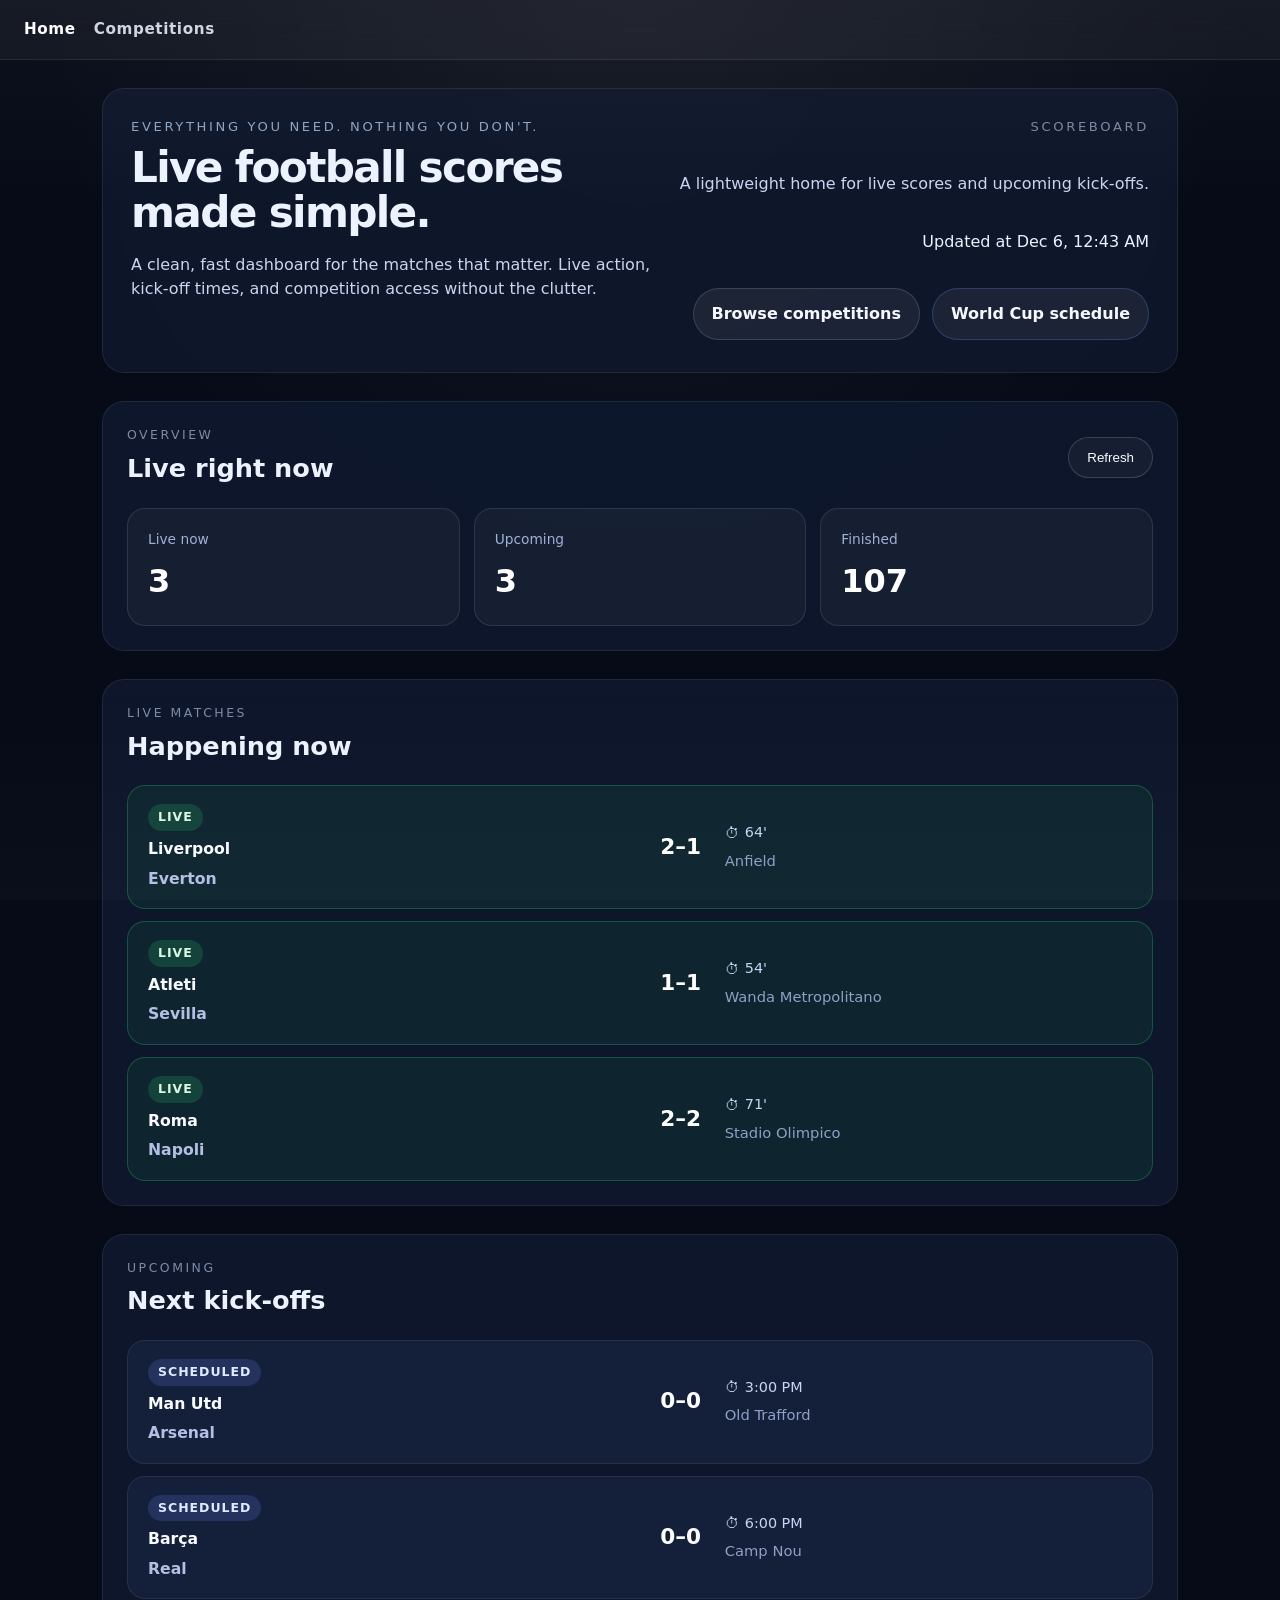
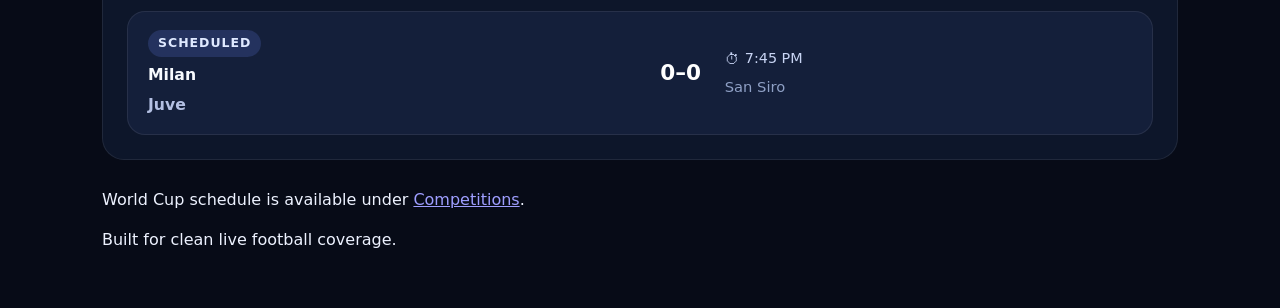
==== commit 15cd7370: "Add La Liga competition page and Scorr-style match row layout" ====
--- a/index.html
+++ b/index.html
@@ -3,36 +3,38 @@
 <head>
 <meta charset="UTF-8">
 <meta name="viewport" content="width=device-width, initial-scale=1.0">
-<title>Sports Scores — Quick live football scores</title>
-<meta name="description" content="Quick access to live scores and kick-off times for football competitions. No popups, no autoplay, no clutter.">
+<title>Sports Live — fast football scores</title>
+<meta name="description" content="Fast, clean football scores across competitions. No pop-ups, no clutter.">
 <link rel="stylesheet" href="style.css">
 </head>
-<body>
+<body data-page="home">
+<nav class="site-nav">
+  <a class="nav-link active" href="index.html">Home</a>
+  <a class="nav-link" href="competitions.html">Competitions</a>
+</nav>
 <div class="page">
   <header class="hero">
     <div>
-      <p class="eyebrow">Quick access to scores</p>
-      <h1>Live football scores, fast.</h1>
-      <p class="hero-copy">Everything you need to know right now: live games, kick-off times, and league summaries. No pop-ups, no autoplay, no wall of stats.</p>
+      <p class="eyebrow">Everything you need. Nothing you don't.</p>
+      <h1>Live football scores made simple.</h1>
+      <p class="hero-copy">A clean, fast dashboard for the matches that matter. Live action, kick-off times, and competition access without the clutter.</p>
     </div>
-    <div class="meta-panel">
-      <span class="meta-label">Last updated</span>
-      <strong id="updated-at">—</strong>
+    <div class="hero-panel">
+      <p class="panel-label">Scoreboard</p>
+      <p class="panel-copy">A lightweight home for live scores and upcoming kick-offs.</p>
+      <p class="meta-label">Updated at <span id="updated-at">—</span></p>
+      <div class="hero-actions">
+        <a class="button" href="competitions.html">Browse competitions</a>
+        <a class="button button-secondary" href="worldcup.html">World Cup schedule</a>
+      </div>
     </div>
   </header>
-
-  <nav class="league-nav" aria-label="League selector">
-    <button type="button" class="league-tab" data-league="worldcup">World Cup 2026</button>
-    <button type="button" class="league-tab" data-league="premier-league">Premier League</button>
-    <button type="button" class="league-tab" data-league="laliga">La Liga</button>
-    <button type="button" class="league-tab" data-league="serie-a">Serie A</button>
-  </nav>
 
   <section class="section section-summary">
     <div class="section-header">
       <div>
         <p class="section-label">Overview</p>
-        <h2>What matters</h2>
+        <h2>Live right now</h2>
       </div>
       <button id="refresh-button" class="refresh-button" type="button">Refresh</button>
     </div>
@@ -55,8 +57,8 @@
   <section class="section">
     <div class="section-header">
       <div>
-        <p class="section-label">Live right now</p>
-        <h2>Live matches</h2>
+        <p class="section-label">Live matches</p>
+        <h2>Happening now</h2>
       </div>
     </div>
     <div id="live-list" class="match-list">
@@ -67,8 +69,8 @@
   <section class="section">
     <div class="section-header">
       <div>
-        <p class="section-label">Next kick-offs</p>
-        <h2>Upcoming</h2>
+        <p class="section-label">Upcoming</p>
+        <h2>Next kick-offs</h2>
       </div>
     </div>
     <div id="upcoming-list" class="match-list">
@@ -76,9 +78,10 @@
     </div>
   </section>
 
-  <section class="section section-footer">
-    <p class="footer-copy">Need the World Cup full schedule? <a href="worldcup.html">Open the full World Cup page</a>.</p>
-  </section>
+  <footer class="page-footer">
+    <p>World Cup schedule is available under <a href="competitions.html">Competitions</a>.</p>
+    <p>Built for clean live football coverage.</p>
+  </footer>
 </div>
 <script src="app.js"></script>
 </body>
--- a/style.css
+++ b/style.css
@@ -9,10 +9,14 @@
 * {
   box-sizing: border-box;
 }
+html {
+  scroll-behavior: smooth;
+}
 body {
   margin: 0;
   min-height: 100vh;
   background: radial-gradient(circle at top, rgba(255,255,255,0.05), transparent 30%), #070b17;
+  color: #edf2ff;
 }
 body::after {
   content: '';
@@ -26,6 +30,27 @@
   max-width: 1120px;
   margin: 0 auto;
   padding: 28px 22px 40px;
+}
+.site-nav {
+  display: flex;
+  gap: 18px;
+  padding: 18px 24px;
+  background: rgba(255,255,255,0.04);
+  border-bottom: 1px solid rgba(255,255,255,0.08);
+  position: sticky;
+  top: 0;
+  z-index: 20;
+  backdrop-filter: blur(18px);
+}
+.nav-link {
+  color: #cfd5e2;
+  text-decoration: none;
+  font-size: 0.95rem;
+  font-weight: 700;
+  letter-spacing: 0.04em;
+}
+.nav-link.active {
+  color: #ffffff;
 }
 .hero {
   display: grid;
@@ -39,6 +64,9 @@
   background: rgba(15,24,45,0.88);
   backdrop-filter: blur(10px);
 }
+.hero-compact {
+  padding: 24px 28px 28px;
+}
 .eyebrow {
   margin: 0 0 10px;
   color: #8ca5c5;
@@ -52,43 +80,52 @@
   line-height: 1.05;
   letter-spacing: -0.04em;
 }
-.hero-copy {
+.hero-copy,
+.panel-copy {
   margin: 18px 0 0;
-  max-width: 780px;
+  max-width: 720px;
   color: #cbd5f0;
 }
-.meta-panel {
-  display: grid;
-  gap: 4px;
-  justify-items: end;
+.hero-panel {
+  display: grid;
+  gap: 18px;
+  justify-content: end;
   text-align: right;
 }
-.meta-label {
-  color: #7d8ba6;
-  font-size: 0.88rem;
-  text-transform: uppercase;
-  letter-spacing: 0.16em;
-}
-.league-nav {
+.panel-label {
+  margin: 0;
+  text-transform: uppercase;
+  letter-spacing: 0.2em;
+  font-size: 0.82rem;
+  color: #7b88a3;
+}
+.hero-actions {
   display: flex;
   flex-wrap: wrap;
-  gap: 10px;
-  margin: 0 0 28px;
-}
-.league-tab {
-  border: 1px solid rgba(255,255,255,0.12);
-  background: rgba(255,255,255,0.04);
-  color: #e7eefc;
-  padding: 12px 16px;
+  gap: 12px;
+  justify-content: flex-end;
+}
+.button,
+.comp-button {
+  display: inline-flex;
+  align-items: center;
+  justify-content: center;
+  padding: 13px 18px;
   border-radius: 999px;
-  cursor: pointer;
-  transition: background 0.2s, border-color 0.2s, color 0.2s;
-}
-.league-tab.active,
-.league-tab:hover {
-  border-color: #6f8cff;
-  background: rgba(111,140,255,0.14);
-  color: #ffffff;
+  border: 1px solid rgba(255,255,255,0.14);
+  background: rgba(255,255,255,0.06);
+  color: #f6f8ff;
+  text-decoration: none;
+  font-weight: 700;
+  transition: background 0.2s, transform 0.2s;
+}
+.button:hover,
+.comp-button:hover {
+  background: rgba(255,255,255,0.14);
+  transform: translateY(-1px);
+}
+.button-secondary {
+  border-color: rgba(111,140,255,0.26);
 }
 .section {
   margin-bottom: 28px;
@@ -157,57 +194,113 @@
 }
 .match-card {
   display: grid;
-  grid-template-columns: 1fr auto;
   gap: 14px;
   padding: 18px 20px;
   border-radius: 18px;
   background: rgba(255,255,255,0.04);
   border: 1px solid rgba(255,255,255,0.08);
-}
-.match-main {
-  display: grid;
-  gap: 8px;
-}
-.match-teams {
-  display: flex;
-  flex-wrap: wrap;
-  align-items: center;
-  gap: 10px;
+  transition: background 0.2s, transform 0.2s;
+}
+.match-row {
+  grid-template-columns: minmax(0, 1.2fr) auto minmax(170px, 1fr);
+  align-items: center;
+}
+.match-row:hover {
+  background: rgba(111,140,255,0.08);
+  transform: translateY(-1px);
+}
+.match-row.live {
+  border-color: rgba(46,204,113,0.28);
+  background: rgba(46,204,113,0.08);
+}
+.match-row.scheduled {
+  background: rgba(111,140,255,0.08);
+}
+.match-row.finished {
+  opacity: 0.94;
+}
+.match-side {
+  display: grid;
+  gap: 6px;
+}
+.match-state {
+  display: inline-flex;
+  align-items: center;
+  justify-content: center;
+  padding: 4px 10px;
+  border-radius: 999px;
+  font-size: 0.78rem;
+  font-weight: 700;
+  letter-spacing: 0.08em;
+  text-transform: uppercase;
+  color: #cbd5f0;
+  background: rgba(255,255,255,0.06);
+  width: fit-content;
+}
+.match-row.live .match-state {
+  background: rgba(46,204,113,0.18);
+  color: #dbf7e2;
+}
+.match-row.scheduled .match-state {
+  background: rgba(111,140,255,0.18);
+  color: #dfe9ff;
+}
+.match-row.finished .match-state {
+  background: rgba(255,255,255,0.08);
+  color: #b8c1e1;
+}
+.match-side .team-name {
   color: #f8fbff;
   font-weight: 700;
-}
-.team-name {
-  display: inline-flex;
-  align-items: center;
-  gap: 8px;
-}
-.score {
-  min-width: 72px;
+  font-size: 0.98rem;
+}
+.match-side .team-name.away {
+  color: #b4c0e3;
+}
+.match-score {
+  min-width: 60px;
   text-align: center;
-  font-size: 1.3rem;
+  font-size: 1.35rem;
   font-weight: 800;
-  color: #6f8cff;
+  color: #ffffff;
+  padding: 10px 0;
 }
 .match-meta {
-  display: flex;
-  flex-wrap: wrap;
-  gap: 12px;
+  display: grid;
+  gap: 6px;
   color: #9db2d5;
-  font-size: 0.95rem;
+  font-size: 0.92rem;
 }
 .match-meta span {
   display: inline-flex;
   align-items: center;
   gap: 6px;
 }
+.match-time {
+  display: inline-flex;
+  align-items: center;
+  gap: 6px;
+  color: #c8d4f3;
+  font-size: 0.9rem;
+}
+.match-time::before {
+  content: '⏱';
+  display: inline-block;
+  line-height: 1;
+}
 .match-status {
-  padding: 4px 10px;
+  display: inline-flex;
+  align-items: center;
+  padding: 5px 10px;
   border-radius: 999px;
   background: rgba(111,140,255,0.14);
   color: #d7e1ff;
   font-size: 0.92rem;
   font-weight: 700;
 }
+.match-venue {
+  color: #8fa0c5;
+}
 .empty-state {
   margin: 0;
   color: #8f9db8;
@@ -224,22 +317,78 @@
 .footer-copy a:hover {
   text-decoration: underline;
 }
-@media (max-width: 860px) {
-  .hero {
+.comp-grid {
+  display: grid;
+  grid-template-columns: repeat(2, minmax(0, 1fr));
+  gap: 18px;
+}
+.competition-card {
+  display: flex;
+  flex-direction: column;
+  justify-content: space-between;
+  min-height: 180px;
+  padding: 22px;
+  border-radius: 22px;
+  background: rgba(255,255,255,0.05);
+  border: 1px solid rgba(255,255,255,0.08);
+}
+.competition-card h2 {
+  margin: 10px 0 10px;
+}
+.comp-label {
+  margin: 0;
+  color: #7b88a3;
+  font-size: 0.82rem;
+  text-transform: uppercase;
+  letter-spacing: 0.18em;
+}
+.comp-button.inactive {
+  background: rgba(255,255,255,0.08);
+  color: #7b88a3;
+  cursor: default;
+}
+.coming-soon {
+  opacity: 0.94;
+}
+.page-grid {
+  display: grid;
+  grid-template-columns: minmax(0, 1.6fr) minmax(280px, 0.9fr);
+  gap: 24px;
+}
+.side-panel {
+  display: grid;
+  gap: 18px;
+}
+.info-list {
+  margin: 18px 0 0;
+  padding-left: 1.2rem;
+  color: #c8d4f3;
+}
+.info-list li {
+  margin-bottom: 10px;
+}
+.section-panel {
+  padding-bottom: 20px;
+}
+@media (max-width: 900px) {
+  .site-nav {
+    padding: 14px 16px;
+  }
+  .comp-grid,
+  .overview-grid,
+  .page-grid {
     grid-template-columns: 1fr;
   }
-  .section-header {
-    flex-direction: column;
-    align-items: flex-start;
-  }
-  .overview-grid {
+  .hero,
+  .hero-compact {
     grid-template-columns: 1fr;
+    padding: 20px;
+  }
+  .hero-panel {
+    text-align: left;
+    justify-content: start;
   }
   .match-card {
     grid-template-columns: 1fr;
   }
-  .meta-panel {
-    justify-items: start;
-    text-align: left;
-  }
-}
+}
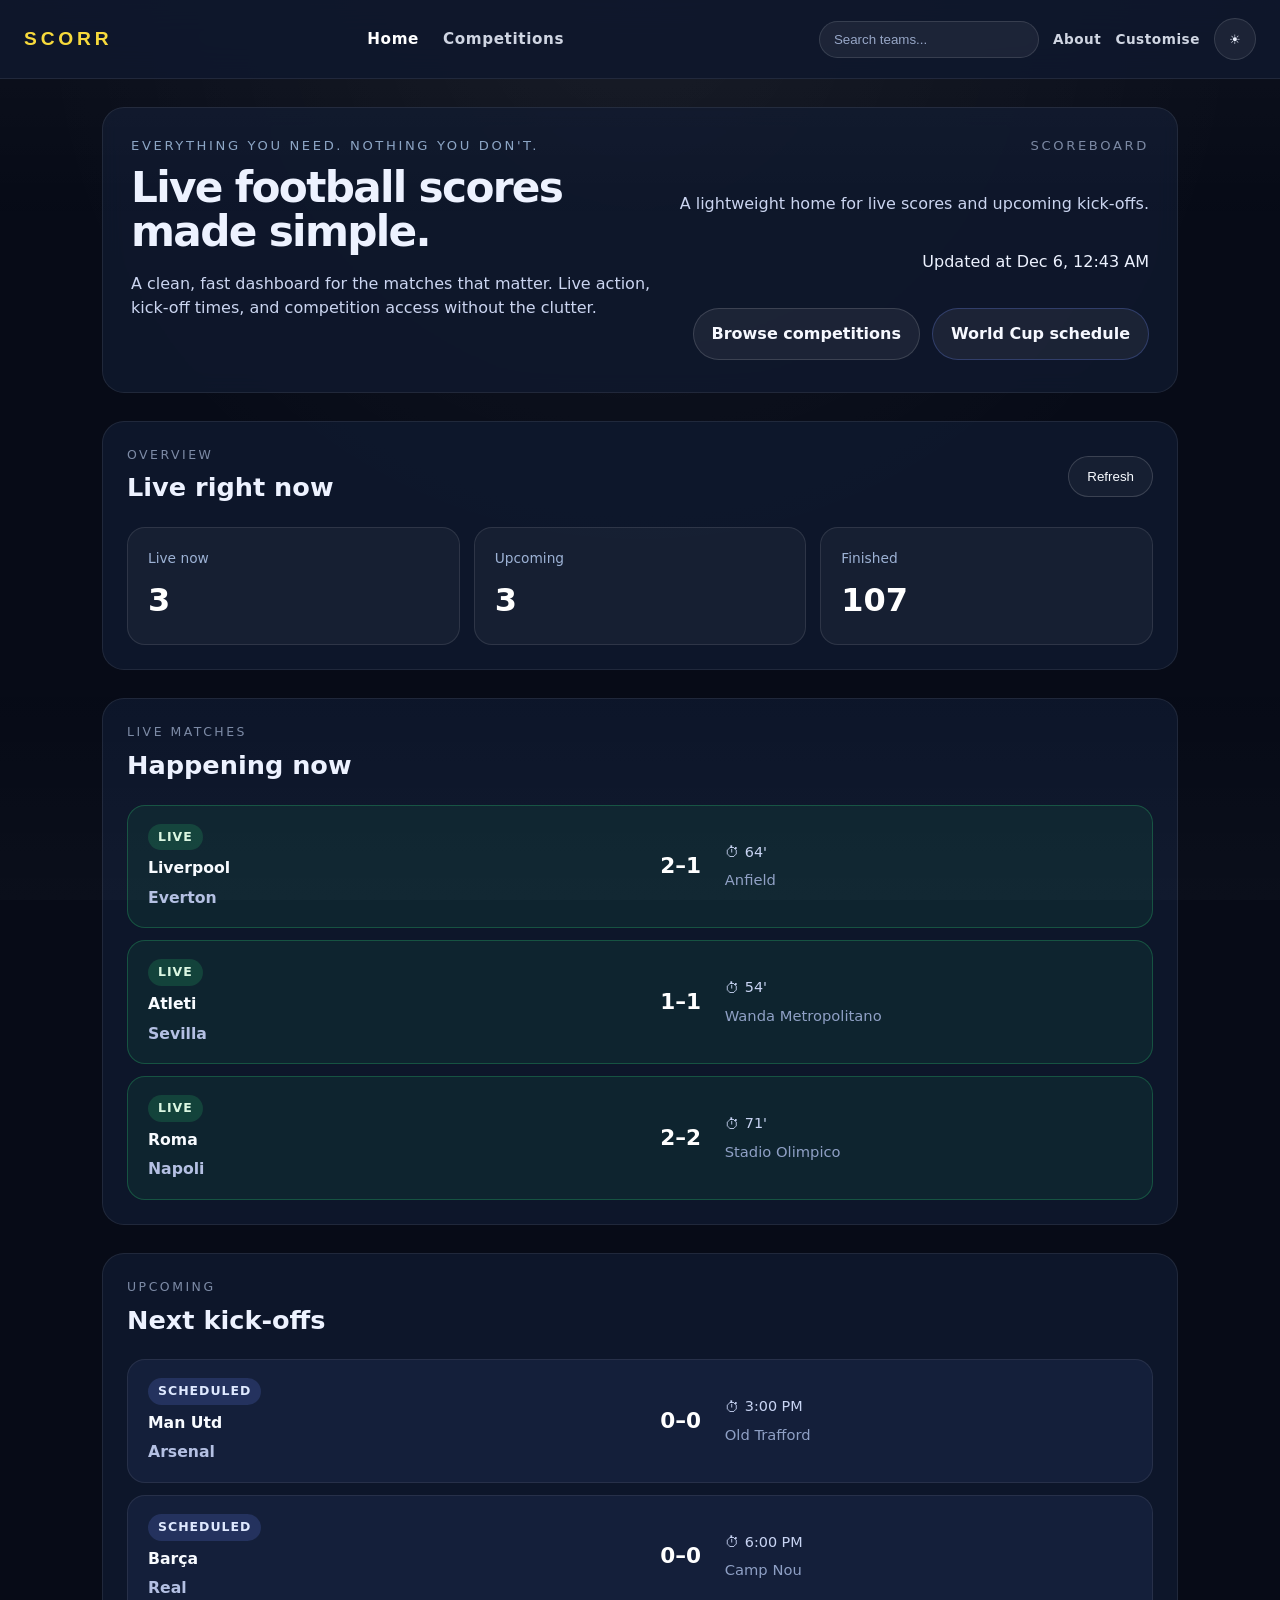
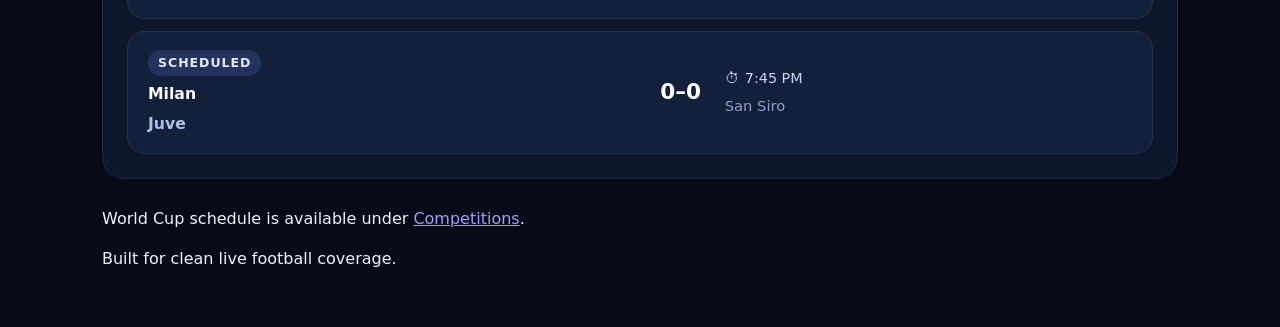
==== commit cb2f816a: "Update site header and page navigation styling" ====
--- a/index.html
+++ b/index.html
@@ -8,10 +8,21 @@
 <link rel="stylesheet" href="style.css">
 </head>
 <body data-page="home">
-<nav class="site-nav">
-  <a class="nav-link active" href="index.html">Home</a>
-  <a class="nav-link" href="competitions.html">Competitions</a>
-</nav>
+<header class="site-header">
+  <a class="brand" href="index.html">SCORR</a>
+  <nav class="header-nav">
+    <a class="nav-link active" href="index.html">Home</a>
+    <a class="nav-link" href="competitions.html">Competitions</a>
+  </nav>
+  <div class="header-right">
+    <div class="search-wrapper">
+      <input class="search-input" type="search" placeholder="Search teams..." aria-label="Search teams">
+    </div>
+    <a class="nav-link small" href="#">About</a>
+    <a class="nav-link small" href="#">Customise</a>
+    <button class="theme-toggle" type="button" aria-label="Toggle theme">☀</button>
+  </div>
+</header>
 <div class="page">
   <header class="hero">
     <div>
--- a/style.css
+++ b/style.css
@@ -31,17 +31,78 @@
   margin: 0 auto;
   padding: 28px 22px 40px;
 }
-.site-nav {
-  display: flex;
-  gap: 18px;
+.site-header {
+  display: grid;
+  align-items: center;
+  grid-template-columns: minmax(0, auto) minmax(0, 1fr) auto;
+  gap: 22px;
   padding: 18px 24px;
-  background: rgba(255,255,255,0.04);
+  background: rgba(15,24,45,0.9);
   border-bottom: 1px solid rgba(255,255,255,0.08);
   position: sticky;
   top: 0;
-  z-index: 20;
+  z-index: 30;
   backdrop-filter: blur(18px);
 }
+.brand {
+  color: #f7da3c;
+  font-family: 'Inter', sans-serif;
+  font-size: 1.2rem;
+  font-weight: 800;
+  letter-spacing: 0.2em;
+  text-decoration: none;
+}
+.header-nav {
+  display: flex;
+  gap: 24px;
+  flex-wrap: wrap;
+  justify-content: center;
+}
+.header-right {
+  display: flex;
+  align-items: center;
+  gap: 14px;
+  justify-content: flex-end;
+}
+.search-wrapper {
+  position: relative;
+}
+.search-input {
+  min-width: 220px;
+  padding: 10px 14px;
+  border-radius: 999px;
+  border: 1px solid rgba(255,255,255,0.12);
+  background: rgba(255,255,255,0.06);
+  color: #edf2ff;
+}
+.search-input::placeholder {
+  color: #97a7c7;
+}
+.header-nav .nav-link,
+.header-right .nav-link {
+  color: #cfd5e2;
+}
+.header-nav .nav-link.active,
+.header-right .nav-link.active {
+  color: #ffffff;
+}
+.nav-link.small {
+  font-size: 0.85rem;
+  font-weight: 600;
+}
+.theme-toggle {
+  display: inline-flex;
+  align-items: center;
+  justify-content: center;
+  width: 42px;
+  height: 42px;
+  border-radius: 999px;
+  border: 1px solid rgba(255,255,255,0.12);
+  background: rgba(255,255,255,0.06);
+  color: #edf2ff;
+  cursor: pointer;
+}
+
 .nav-link {
   color: #cfd5e2;
   text-decoration: none;
